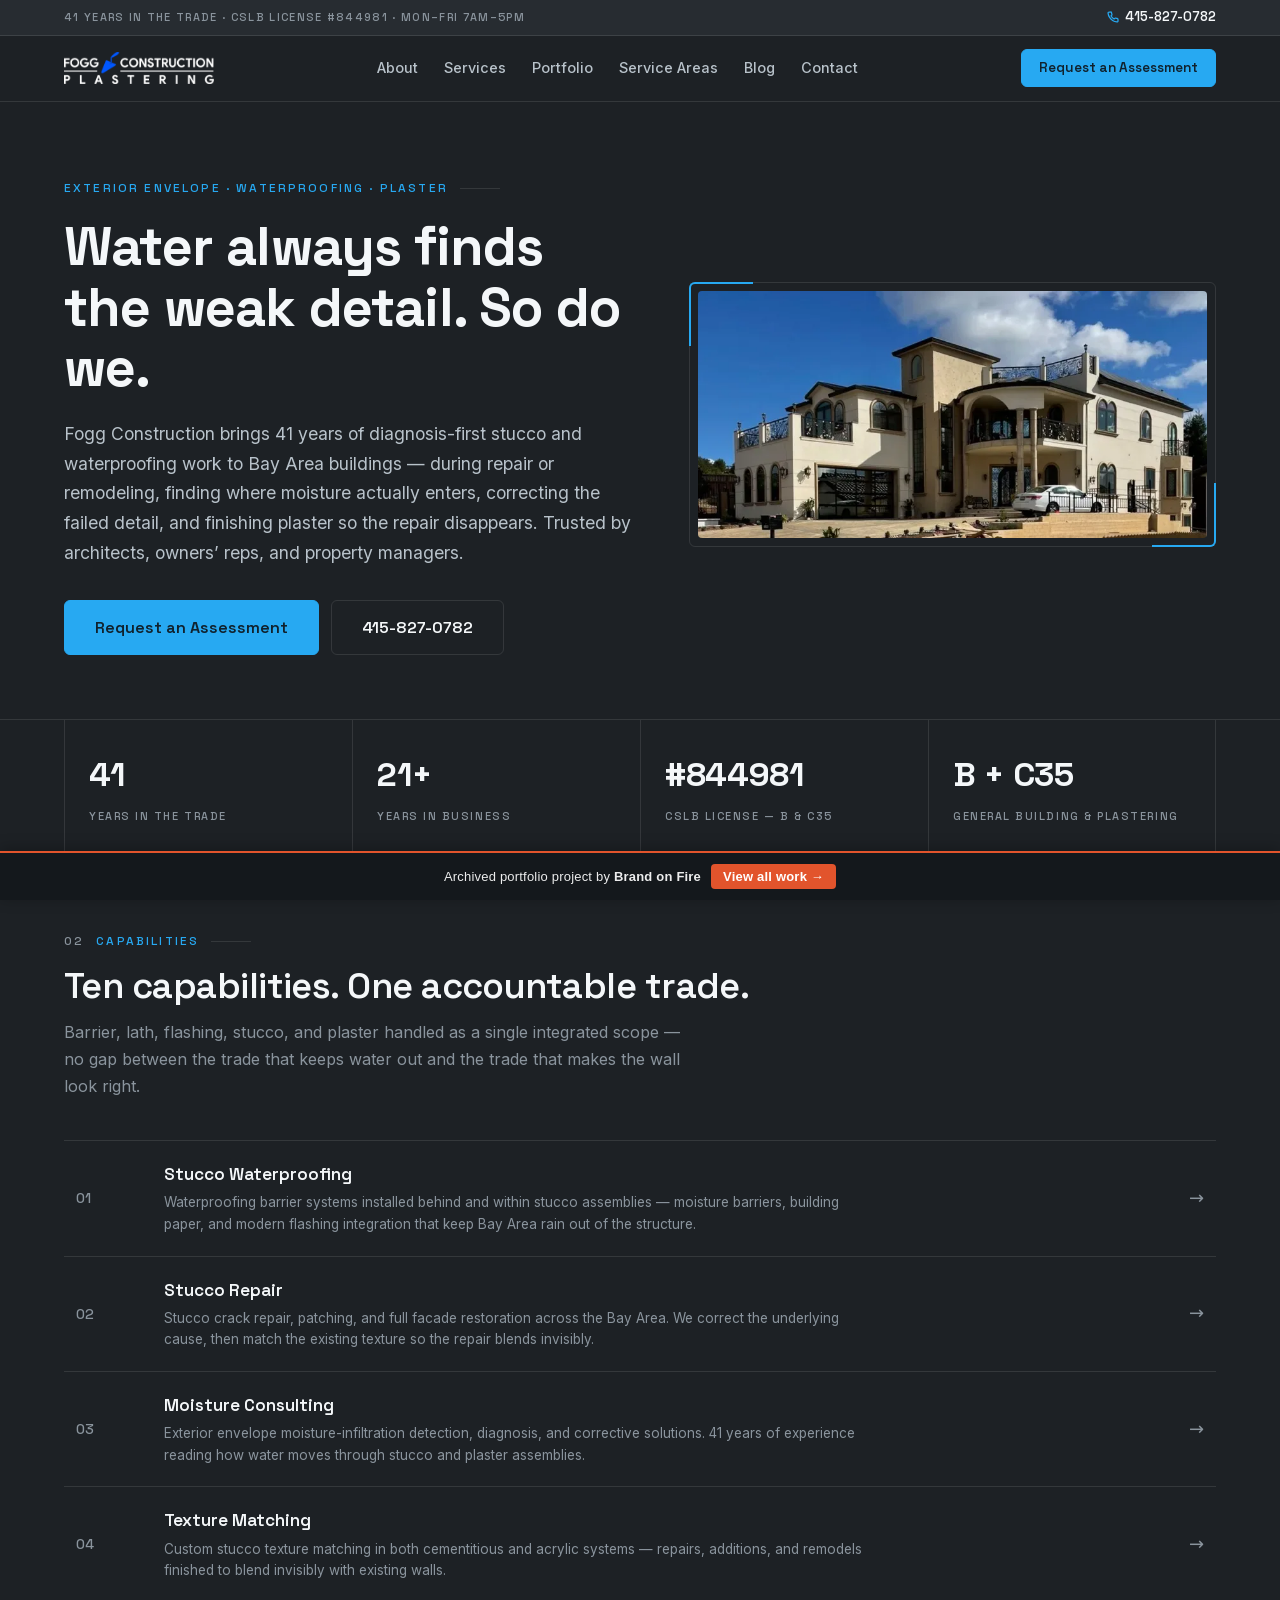
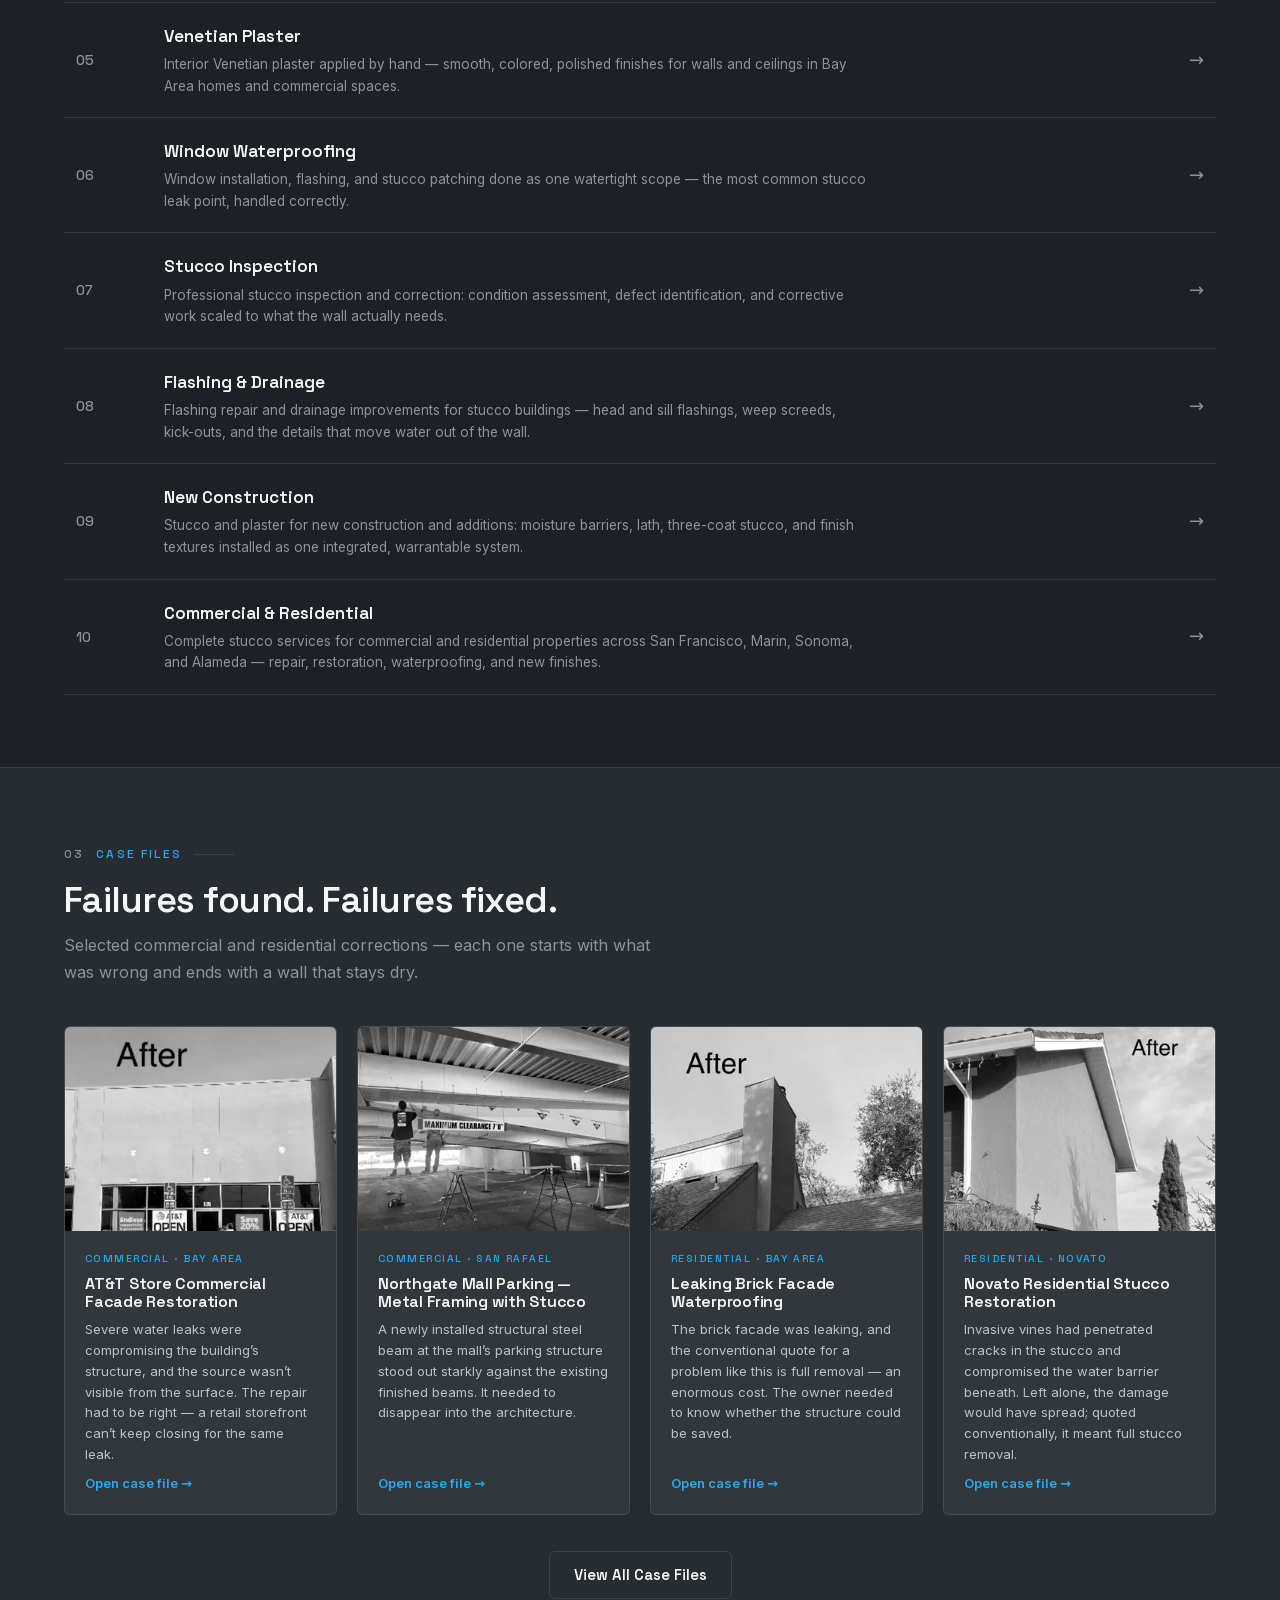
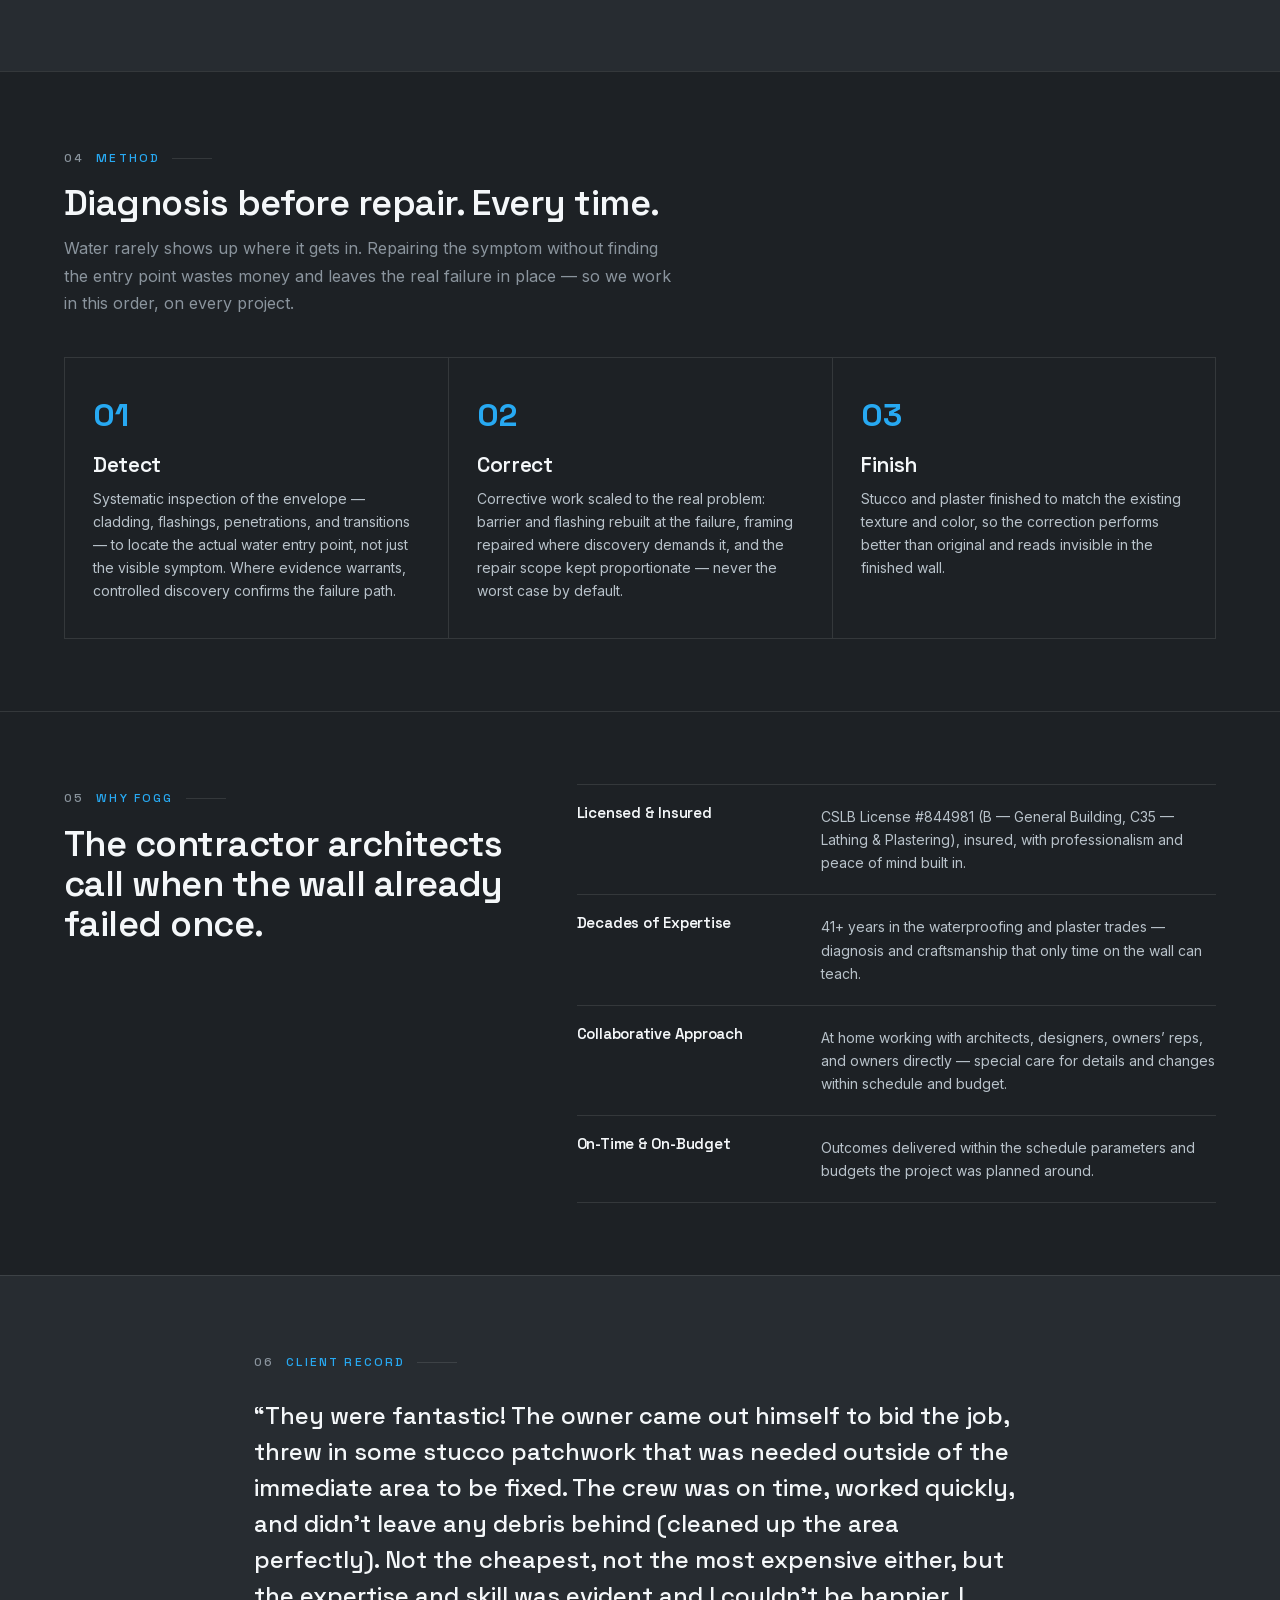
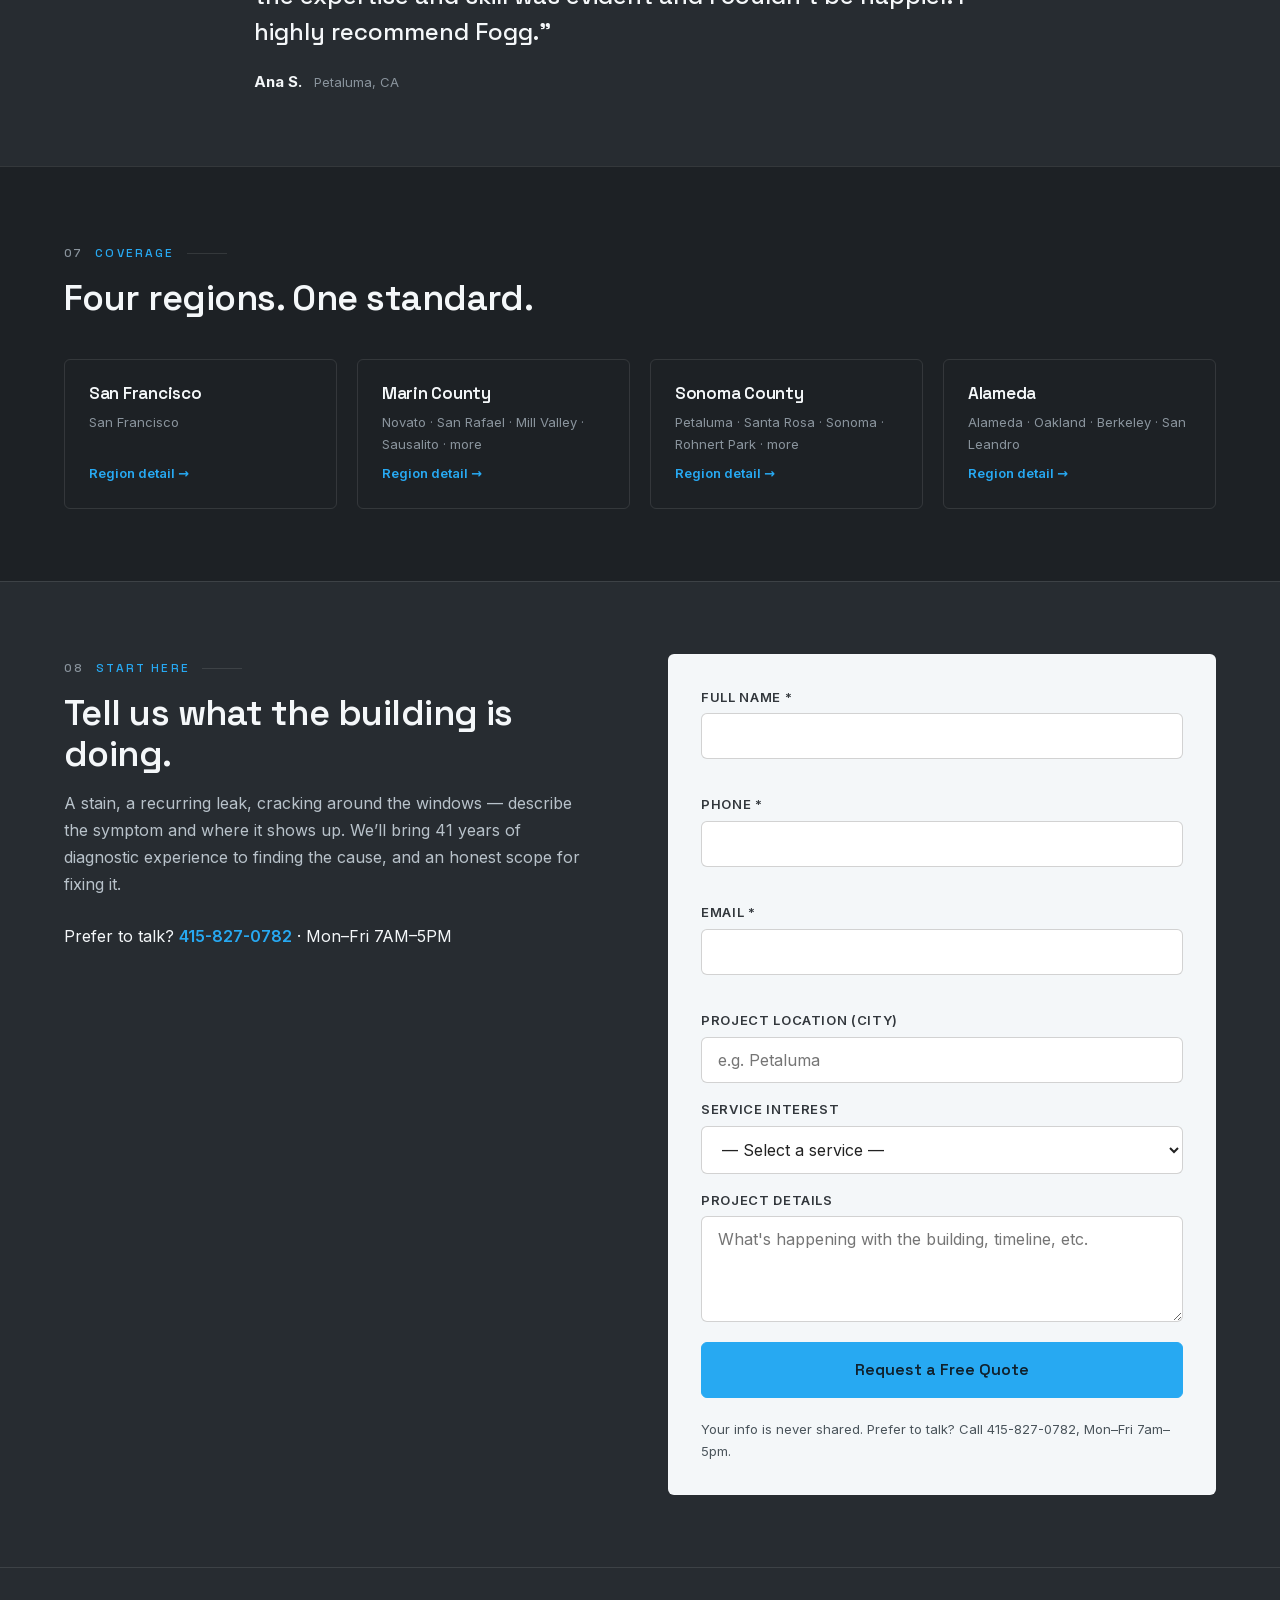
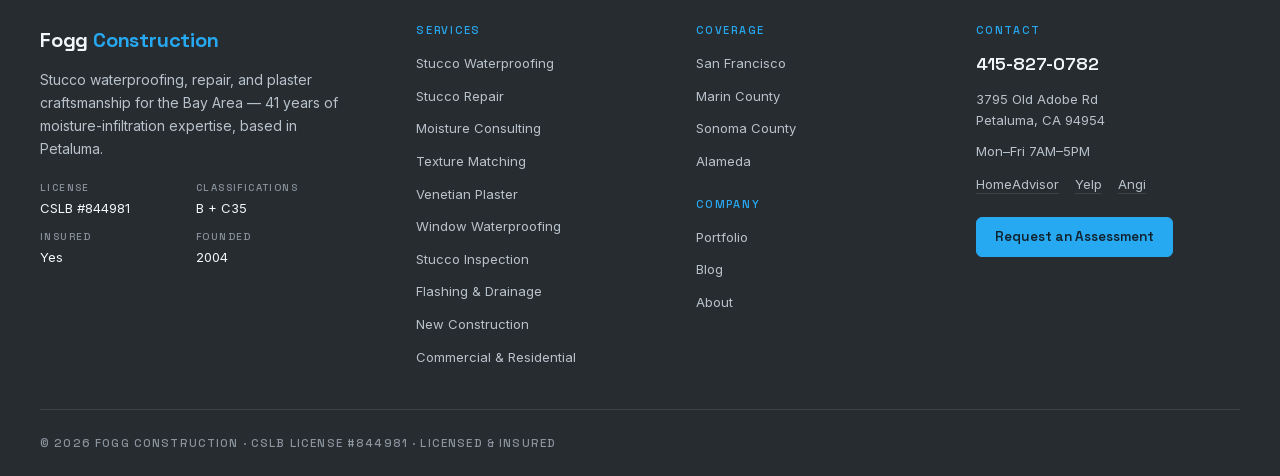
==== index.html @ 20ba847b "Lightweight pixel-faithful portfolio snapshot (used-CSS, WebP, no 3rd-party)" ====
<!doctype html><html lang="en" data-bofp="0"><head><meta charset="utf-8"><meta name="viewport" content="width=device-width,initial-scale=1"><title>Stucco Waterproofing &amp; Moisture Experts | Fogg Construction</title><meta name="description" content="Diagnosis-first stucco waterproofing, repair &amp; plaster for SF, Marin, Sonoma &amp; Alameda. 41 years of envelope expertise. CSLB #844981. Call 415-827-0782."><link rel="canonical" href="/"><meta name="robots" content="index, follow, max-image-preview:large, max-snippet:-1, max-video-preview:-1"><meta property="og:type" content="website"><meta property="og:title" content="Stucco Waterproofing &amp; Moisture Experts | Fogg Construction"><meta property="og:description" content="Diagnosis-first stucco waterproofing, repair &amp; plaster for SF, Marin, Sonoma &amp; Alameda. 41 years of envelope expertise. CSLB #844981. Call 415-827-0782."><meta property="og:url" content="/"><meta property="og:site_name" content="Fogg Construction"><meta property="og:image" content="/assets/images/og-default.jpg"><meta property="og:locale" content="en_US"><meta name="twitter:card" content="summary_large_image"><meta name="twitter:title" content="Stucco Waterproofing &amp; Moisture Experts | Fogg Construction"><meta name="twitter:description" content="Diagnosis-first stucco waterproofing, repair &amp; plaster for SF, Marin, Sonoma &amp; Alameda. 41 years of envelope expertise. CSLB #844981. Call 415-827-0782."><meta name="twitter:image" content="/assets/images/og-default.jpg"><meta name="geo.region" content="US-CA"><meta name="geo.placename" content="Petaluma, Sonoma County, CA"><meta name="geo.position" content="38.253215;-122.567448"><meta name="ICBM" content="38.253215, -122.567448"><link rel="icon" type="image/svg+xml" href="/favicon.svg"><link rel="icon" type="image/png" href="/favicon.png"><link rel="apple-touch-icon" href="/favicon.png"><link rel="manifest" href="/manifest.json"><meta name="theme-color" content="#32373c"><link rel="stylesheet" href="style.css"><style>[data-bofp="0"]{background-color:#1d2125!important}[data-bofp="1"]{background-color:#1d2125!important;color:#b8c2ca!important}[data-bofp="2"]{background-color:#1d2125!important;color:#b8c2ca!important}[data-bofp="3"]{background-color:#1d2125!important;color:#b8c2ca!important}[data-bofp="4"]{background-color:#272c31!important;color:#b8c2ca!important}[data-bofp="5"]{background-color:#272c31!important;color:#b8c2ca!important}[data-bofp="6"]{background-color:#272c31!important;color:#b8c2ca!important}[data-bofp="7"]{background-color:#272c31!important;color:#b8c2ca!important}</style><meta name="robots" content="noindex, nofollow"></head> <body data-bofp="1"> <a class="sr-only" href="#content">Skip to content</a> <header class="hb" id="hb" data-astro-cid-hc4cwfqd="" data-bofp="2"> <div class="hb-util" data-astro-cid-hc4cwfqd=""> <div class="hb-util-inner" data-astro-cid-hc4cwfqd=""> <p class="hb-util-meta" data-astro-cid-hc4cwfqd="">41 Years in the Trade · CSLB License #844981 · Mon–Fri 7AM–5PM</p> <a class="hb-util-phone" href="tel:+14158270782" data-astro-cid-hc4cwfqd=""> <svg width="12" height="12" viewBox="0 0 24 24" fill="none" stroke="currentColor" stroke-width="2.5" aria-hidden="true" data-astro-cid-hc4cwfqd=""><path d="M22 16.92v3a2 2 0 0 1-2.18 2 19.79 19.79 0 0 1-8.63-3.07 19.5 19.5 0 0 1-6-6 19.79 19.79 0 0 1-3.07-8.67A2 2 0 0 1 4.11 2h3a2 2 0 0 1 2 1.72 12.84 12.84 0 0 0 .7 2.81 2 2 0 0 1-.45 2.11L8.09 9.91a16 16 0 0 0 6 6l1.27-1.27a2 2 0 0 1 2.11-.45 12.84 12.84 0 0 0 2.81.7A2 2 0 0 1 22 16.92z" data-astro-cid-hc4cwfqd=""></path></svg> 415-827-0782 </a> </div> </div> <div class="hb-main" data-astro-cid-hc4cwfqd="" data-bofp="3"> <div class="hb-inner" data-astro-cid-hc4cwfqd=""> <a href="index.html" class="hb-logo" aria-label="Fogg Construction — home" data-astro-cid-hc4cwfqd=""> <img src="_a/aed684697bbf.svg" alt="Fogg Construction" width="150" height="32" data-astro-cid-hc4cwfqd="" decoding="sync"> </a> <nav class="hb-nav" aria-label="Primary" data-astro-cid-hc4cwfqd=""> <a href="about/index.html" class="" data-astro-cid-hc4cwfqd="">About</a><a href="services/index.html" class="" data-astro-cid-hc4cwfqd="">Services</a><a href="portfolio/index.html" class="" data-astro-cid-hc4cwfqd="">Portfolio</a><a href="service-areas/index.html" class="" data-astro-cid-hc4cwfqd="">Service Areas</a><a href="blog/index.html" class="" data-astro-cid-hc4cwfqd="">Blog</a><a href="contact/index.html" class="" data-astro-cid-hc4cwfqd="">Contact</a> </nav> <a href="contact/index.html" class="hb-cta b-btn b-btn--primary" data-astro-cid-hc4cwfqd="">Request an Assessment</a> <button class="hb-burger" id="hb-burger" aria-expanded="false" aria-controls="hb-mobile" aria-label="Open menu" data-astro-cid-hc4cwfqd=""> <span data-astro-cid-hc4cwfqd=""></span><span data-astro-cid-hc4cwfqd=""></span><span data-astro-cid-hc4cwfqd=""></span> </button> </div> </div> <nav class="hb-mobile" id="hb-mobile" hidden="" aria-label="Mobile" data-astro-cid-hc4cwfqd=""> <a href="index.html" data-astro-cid-hc4cwfqd="">Home</a> <a href="about/index.html" data-astro-cid-hc4cwfqd="">About</a> <a href="services/index.html" data-astro-cid-hc4cwfqd="">Services</a> <a class="hb-mobile-sub" href="services/stucco-waterproofing-moisture-barrier/index.html" data-astro-cid-hc4cwfqd="">· Stucco Waterproofing</a><a class="hb-mobile-sub" href="services/stucco-repair-restoration/index.html" data-astro-cid-hc4cwfqd="">· Stucco Repair</a><a class="hb-mobile-sub" href="services/moisture-infiltration-consulting/index.html" data-astro-cid-hc4cwfqd="">· Moisture Consulting</a><a class="hb-mobile-sub" href="services/custom-stucco-texture-matching/index.html" data-astro-cid-hc4cwfqd="">· Texture Matching</a><a class="hb-mobile-sub" href="services/venetian-plaster/index.html" data-astro-cid-hc4cwfqd="">· Venetian Plaster</a><a class="hb-mobile-sub" href="services/window-installation-waterproofing/index.html" data-astro-cid-hc4cwfqd="">· Window Waterproofing</a><a class="hb-mobile-sub" href="#" data-astro-cid-hc4cwfqd="">· Stucco Inspection</a><a class="hb-mobile-sub" href="#" data-astro-cid-hc4cwfqd="">· Flashing &amp; Drainage</a><a class="hb-mobile-sub" href="#" data-astro-cid-hc4cwfqd="">· New Construction</a><a class="hb-mobile-sub" href="#" data-astro-cid-hc4cwfqd="">· Commercial &amp; Residential</a> <a href="portfolio/index.html" data-astro-cid-hc4cwfqd="">Portfolio</a> <a href="service-areas/index.html" data-astro-cid-hc4cwfqd="">Service Areas</a> <a href="blog/index.html" data-astro-cid-hc4cwfqd="">Blog</a> <a href="contact/index.html" data-astro-cid-hc4cwfqd="">Contact</a> <a class="hb-mobile-cta" href="contact/index.html" data-astro-cid-hc4cwfqd="">Request an Assessment</a> <a class="hb-mobile-call" href="tel:+14158270782" data-astro-cid-hc4cwfqd="">Call 415-827-0782</a> </nav> </header> <main id="content"> <section class="hm-hero" data-astro-cid-j7pv25f6=""> <div class="b-container hm-hero-grid" data-astro-cid-j7pv25f6=""> <div class="hm-hero-text" data-astro-cid-j7pv25f6=""> <span class="b-label" data-astro-cid-j7pv25f6="">Exterior Envelope · Waterproofing · Plaster</span> <h1 data-astro-cid-j7pv25f6="">Water always finds the weak detail. So do we.</h1> <p class="hm-hero-lede" data-astro-cid-j7pv25f6=""> Fogg Construction brings 41 years of diagnosis-first stucco and waterproofing work to Bay Area buildings — during repair or remodeling, finding where moisture actually enters, correcting the failed detail, and finishing plaster so the repair disappears. Trusted by architects, owners’ reps, and property managers. </p> <div class="hm-hero-actions" data-astro-cid-j7pv25f6=""> <a href="contact/index.html" class="b-btn b-btn--primary b-btn--lg" data-astro-cid-j7pv25f6="">Request an Assessment</a> <a href="tel:+14158270782" class="b-btn b-btn--ghost b-btn--lg" data-astro-cid-j7pv25f6="">415-827-0782</a> </div> </div> <figure class="hm-hero-visual" data-astro-cid-j7pv25f6=""> <img src="_a/d2204d99c051.webp" alt="Completed Mediterranean-style estate with custom stucco finish and wrought-iron balconies — new construction stucco in Santa Rosa" fetchpriority="high" data-astro-cid-j7pv25f6="true" decoding="sync" width="1200" height="584"> </figure> </div> </section> <section class="hm-creds" aria-label="Credentials" data-astro-cid-j7pv25f6=""> <div class="b-container hm-creds-grid" data-astro-cid-j7pv25f6=""> <div class="hm-cred" data-astro-cid-j7pv25f6=""> <span class="hm-cred-stat" data-astro-cid-j7pv25f6="">41</span> <span class="hm-cred-label" data-astro-cid-j7pv25f6="">Years in the trade</span> </div><div class="hm-cred" data-astro-cid-j7pv25f6=""> <span class="hm-cred-stat" data-astro-cid-j7pv25f6="">21+</span> <span class="hm-cred-label" data-astro-cid-j7pv25f6="">Years in business</span> </div><div class="hm-cred" data-astro-cid-j7pv25f6=""> <span class="hm-cred-stat" data-astro-cid-j7pv25f6="">#844981</span> <span class="hm-cred-label" data-astro-cid-j7pv25f6="">CSLB License — B &amp; C35</span> </div><div class="hm-cred" data-astro-cid-j7pv25f6=""> <span class="hm-cred-stat" data-astro-cid-j7pv25f6="">B + C35</span> <span class="hm-cred-label" data-astro-cid-j7pv25f6="">General Building &amp; Plastering</span> </div> </div> </section> <section class="b-section b-section--line" data-astro-cid-j7pv25f6=""> <div class="b-container" data-astro-cid-j7pv25f6=""> <div class="b-sec-head" data-astro-cid-j7pv25f6=""> <span class="b-label" data-astro-cid-j7pv25f6=""><span class="b-label-num" data-astro-cid-j7pv25f6="">02</span> Capabilities</span> <h2 data-astro-cid-j7pv25f6="">Ten capabilities. One accountable trade.</h2> <p data-astro-cid-j7pv25f6="">Barrier, lath, flashing, stucco, and plaster handled as a single integrated scope — no gap between the trade that keeps water out and the trade that makes the wall look right.</p> </div> <ol class="hm-caps" data-astro-cid-j7pv25f6=""> <li data-astro-cid-j7pv25f6=""> <a class="hm-cap" href="services/stucco-waterproofing-moisture-barrier/index.html" data-astro-cid-j7pv25f6=""> <span class="hm-cap-num" data-astro-cid-j7pv25f6="">01</span> <span class="hm-cap-body" data-astro-cid-j7pv25f6=""> <span class="hm-cap-name" data-astro-cid-j7pv25f6="">Stucco Waterproofing</span> <span class="hm-cap-desc" data-astro-cid-j7pv25f6="">Waterproofing barrier systems installed behind and within stucco assemblies — moisture barriers, building paper, and modern flashing integration that keep Bay Area rain out of the structure.</span> </span> <span class="hm-cap-arrow" aria-hidden="true" data-astro-cid-j7pv25f6="">→</span> </a> </li><li data-astro-cid-j7pv25f6=""> <a class="hm-cap" href="services/stucco-repair-restoration/index.html" data-astro-cid-j7pv25f6=""> <span class="hm-cap-num" data-astro-cid-j7pv25f6="">02</span> <span class="hm-cap-body" data-astro-cid-j7pv25f6=""> <span class="hm-cap-name" data-astro-cid-j7pv25f6="">Stucco Repair</span> <span class="hm-cap-desc" data-astro-cid-j7pv25f6="">Stucco crack repair, patching, and full facade restoration across the Bay Area. We correct the underlying cause, then match the existing texture so the repair blends invisibly.</span> </span> <span class="hm-cap-arrow" aria-hidden="true" data-astro-cid-j7pv25f6="">→</span> </a> </li><li data-astro-cid-j7pv25f6=""> <a class="hm-cap" href="services/moisture-infiltration-consulting/index.html" data-astro-cid-j7pv25f6=""> <span class="hm-cap-num" data-astro-cid-j7pv25f6="">03</span> <span class="hm-cap-body" data-astro-cid-j7pv25f6=""> <span class="hm-cap-name" data-astro-cid-j7pv25f6="">Moisture Consulting</span> <span class="hm-cap-desc" data-astro-cid-j7pv25f6="">Exterior envelope moisture-infiltration detection, diagnosis, and corrective solutions. 41 years of experience reading how water moves through stucco and plaster assemblies.</span> </span> <span class="hm-cap-arrow" aria-hidden="true" data-astro-cid-j7pv25f6="">→</span> </a> </li><li data-astro-cid-j7pv25f6=""> <a class="hm-cap" href="services/custom-stucco-texture-matching/index.html" data-astro-cid-j7pv25f6=""> <span class="hm-cap-num" data-astro-cid-j7pv25f6="">04</span> <span class="hm-cap-body" data-astro-cid-j7pv25f6=""> <span class="hm-cap-name" data-astro-cid-j7pv25f6="">Texture Matching</span> <span class="hm-cap-desc" data-astro-cid-j7pv25f6="">Custom stucco texture matching in both cementitious and acrylic systems — repairs, additions, and remodels finished to blend invisibly with existing walls.</span> </span> <span class="hm-cap-arrow" aria-hidden="true" data-astro-cid-j7pv25f6="">→</span> </a> </li><li data-astro-cid-j7pv25f6=""> <a class="hm-cap" href="services/venetian-plaster/index.html" data-astro-cid-j7pv25f6=""> <span class="hm-cap-num" data-astro-cid-j7pv25f6="">05</span> <span class="hm-cap-body" data-astro-cid-j7pv25f6=""> <span class="hm-cap-name" data-astro-cid-j7pv25f6="">Venetian Plaster</span> <span class="hm-cap-desc" data-astro-cid-j7pv25f6="">Interior Venetian plaster applied by hand — smooth, colored, polished finishes for walls and ceilings in Bay Area homes and commercial spaces.</span> </span> <span class="hm-cap-arrow" aria-hidden="true" data-astro-cid-j7pv25f6="">→</span> </a> </li><li data-astro-cid-j7pv25f6=""> <a class="hm-cap" href="services/window-installation-waterproofing/index.html" data-astro-cid-j7pv25f6=""> <span class="hm-cap-num" data-astro-cid-j7pv25f6="">06</span> <span class="hm-cap-body" data-astro-cid-j7pv25f6=""> <span class="hm-cap-name" data-astro-cid-j7pv25f6="">Window Waterproofing</span> <span class="hm-cap-desc" data-astro-cid-j7pv25f6="">Window installation, flashing, and stucco patching done as one watertight scope — the most common stucco leak point, handled correctly.</span> </span> <span class="hm-cap-arrow" aria-hidden="true" data-astro-cid-j7pv25f6="">→</span> </a> </li><li data-astro-cid-j7pv25f6=""> <a class="hm-cap" href="#" data-astro-cid-j7pv25f6=""> <span class="hm-cap-num" data-astro-cid-j7pv25f6="">07</span> <span class="hm-cap-body" data-astro-cid-j7pv25f6=""> <span class="hm-cap-name" data-astro-cid-j7pv25f6="">Stucco Inspection</span> <span class="hm-cap-desc" data-astro-cid-j7pv25f6="">Professional stucco inspection and correction: condition assessment, defect identification, and corrective work scaled to what the wall actually needs.</span> </span> <span class="hm-cap-arrow" aria-hidden="true" data-astro-cid-j7pv25f6="">→</span> </a> </li><li data-astro-cid-j7pv25f6=""> <a class="hm-cap" href="#" data-astro-cid-j7pv25f6=""> <span class="hm-cap-num" data-astro-cid-j7pv25f6="">08</span> <span class="hm-cap-body" data-astro-cid-j7pv25f6=""> <span class="hm-cap-name" data-astro-cid-j7pv25f6="">Flashing &amp; Drainage</span> <span class="hm-cap-desc" data-astro-cid-j7pv25f6="">Flashing repair and drainage improvements for stucco buildings — head and sill flashings, weep screeds, kick-outs, and the details that move water out of the wall.</span> </span> <span class="hm-cap-arrow" aria-hidden="true" data-astro-cid-j7pv25f6="">→</span> </a> </li><li data-astro-cid-j7pv25f6=""> <a class="hm-cap" href="#" data-astro-cid-j7pv25f6=""> <span class="hm-cap-num" data-astro-cid-j7pv25f6="">09</span> <span class="hm-cap-body" data-astro-cid-j7pv25f6=""> <span class="hm-cap-name" data-astro-cid-j7pv25f6="">New Construction</span> <span class="hm-cap-desc" data-astro-cid-j7pv25f6="">Stucco and plaster for new construction and additions: moisture barriers, lath, three-coat stucco, and finish textures installed as one integrated, warrantable system.</span> </span> <span class="hm-cap-arrow" aria-hidden="true" data-astro-cid-j7pv25f6="">→</span> </a> </li><li data-astro-cid-j7pv25f6=""> <a class="hm-cap" href="#" data-astro-cid-j7pv25f6=""> <span class="hm-cap-num" data-astro-cid-j7pv25f6="">10</span> <span class="hm-cap-body" data-astro-cid-j7pv25f6=""> <span class="hm-cap-name" data-astro-cid-j7pv25f6="">Commercial &amp; Residential</span> <span class="hm-cap-desc" data-astro-cid-j7pv25f6="">Complete stucco services for commercial and residential properties across San Francisco, Marin, Sonoma, and Alameda — repair, restoration, waterproofing, and new finishes.</span> </span> <span class="hm-cap-arrow" aria-hidden="true" data-astro-cid-j7pv25f6="">→</span> </a> </li> </ol> </div> </section> <section class="b-section b-section--line b-section--panel" data-astro-cid-j7pv25f6="" data-bofp="4"> <div class="b-container" data-astro-cid-j7pv25f6=""> <div class="b-sec-head" data-astro-cid-j7pv25f6=""> <span class="b-label" data-astro-cid-j7pv25f6=""><span class="b-label-num" data-astro-cid-j7pv25f6="">03</span> Case Files</span> <h2 data-astro-cid-j7pv25f6="">Failures found. Failures fixed.</h2> <p data-astro-cid-j7pv25f6="">Selected commercial and residential corrections — each one starts with what was wrong and ends with a wall that stays dry.</p> </div> <div class="hm-cases" data-astro-cid-j7pv25f6=""> <a class="hm-case b-mono" href="#" data-astro-cid-j7pv25f6=""> <div class="hm-case-img" data-astro-cid-j7pv25f6=""> <img src="_a/33117bf4c5e7.webp" alt="Completed stucco facade at the AT&amp;T store (after) — commercial stucco repair in the Bay Area" data-astro-cid-j7pv25f6="true" decoding="sync" width="750" height="800"> </div> <div class="hm-case-body" data-astro-cid-j7pv25f6=""> <span class="hm-case-tag" data-astro-cid-j7pv25f6="">Commercial · Bay Area</span> <h3 data-astro-cid-j7pv25f6="">AT&amp;T Store Commercial Facade Restoration</h3> <p data-astro-cid-j7pv25f6="">Severe water leaks were compromising the building’s structure, and the source wasn’t visible from the surface. The repair had to be right — a retail storefront can’t keep closing for the same leak.</p> <span class="b-link" data-astro-cid-j7pv25f6="">Open case file →</span> </div> </a><a class="hm-case b-mono" href="#" data-astro-cid-j7pv25f6=""> <div class="hm-case-img" data-astro-cid-j7pv25f6=""> <img src="_a/c0bd535c3443.webp" alt="Finished stucco-clad beam in the Northgate Mall parking structure (after) — commercial stucco" data-astro-cid-j7pv25f6="true" decoding="sync" width="4032" height="3024"> </div> <div class="hm-case-body" data-astro-cid-j7pv25f6=""> <span class="hm-case-tag" data-astro-cid-j7pv25f6="">Commercial · San Rafael</span> <h3 data-astro-cid-j7pv25f6="">Northgate Mall Parking — Metal Framing with Stucco</h3> <p data-astro-cid-j7pv25f6="">A newly installed structural steel beam at the mall’s parking structure stood out starkly against the existing finished beams. It needed to disappear into the architecture.</p> <span class="b-link" data-astro-cid-j7pv25f6="">Open case file →</span> </div> </a><a class="hm-case b-mono" href="#" data-astro-cid-j7pv25f6=""> <div class="hm-case-img" data-astro-cid-j7pv25f6=""> <img src="_a/21e93159b4f8.webp" alt="Chimney re-clad in smooth stucco matched to the home's siding color (after) — brick facade waterproofing" data-astro-cid-j7pv25f6="true" decoding="sync" width="725" height="1265"> </div> <div class="hm-case-body" data-astro-cid-j7pv25f6=""> <span class="hm-case-tag" data-astro-cid-j7pv25f6="">Residential · Bay Area</span> <h3 data-astro-cid-j7pv25f6="">Leaking Brick Facade Waterproofing</h3> <p data-astro-cid-j7pv25f6="">The brick facade was leaking, and the conventional quote for a problem like this is full removal — an enormous cost. The owner needed to know whether the structure could be saved.</p> <span class="b-link" data-astro-cid-j7pv25f6="">Open case file →</span> </div> </a><a class="hm-case b-mono" href="#" data-astro-cid-j7pv25f6=""> <div class="hm-case-img" data-astro-cid-j7pv25f6=""> <img src="_a/7bade37c5be9.webp" alt="Restored wall with a smooth new stucco finish on a hillside home (after) — stucco restoration in Novato" data-astro-cid-j7pv25f6="true" decoding="sync" width="750" height="1041"> </div> <div class="hm-case-body" data-astro-cid-j7pv25f6=""> <span class="hm-case-tag" data-astro-cid-j7pv25f6="">Residential · Novato</span> <h3 data-astro-cid-j7pv25f6="">Novato Residential Stucco Restoration</h3> <p data-astro-cid-j7pv25f6="">Invasive vines had penetrated cracks in the stucco and compromised the water barrier beneath. Left alone, the damage would have spread; quoted conventionally, it meant full stucco removal.</p> <span class="b-link" data-astro-cid-j7pv25f6="">Open case file →</span> </div> </a> </div> <div class="hm-more" data-astro-cid-j7pv25f6=""> <a href="portfolio/index.html" class="b-btn b-btn--ghost" data-astro-cid-j7pv25f6="">View All Case Files</a> </div> </div> </section> <section class="b-section b-section--line" data-astro-cid-j7pv25f6=""> <div class="b-container" data-astro-cid-j7pv25f6=""> <div class="b-sec-head" data-astro-cid-j7pv25f6=""> <span class="b-label" data-astro-cid-j7pv25f6=""><span class="b-label-num" data-astro-cid-j7pv25f6="">04</span> Method</span> <h2 data-astro-cid-j7pv25f6="">Diagnosis before repair. Every time.</h2> <p data-astro-cid-j7pv25f6="">Water rarely shows up where it gets in. Repairing the symptom without finding the entry point wastes money and leaves the real failure in place — so we work in this order, on every project.</p> </div> <div class="hm-method" data-astro-cid-j7pv25f6=""> <article class="hm-step" data-astro-cid-j7pv25f6=""> <span class="hm-step-num" data-astro-cid-j7pv25f6="">01</span> <h3 data-astro-cid-j7pv25f6="">Detect</h3> <p data-astro-cid-j7pv25f6="">Systematic inspection of the envelope — cladding, flashings, penetrations, and transitions — to locate the actual water entry point, not just the visible symptom. Where evidence warrants, controlled discovery confirms the failure path.</p> </article><article class="hm-step" data-astro-cid-j7pv25f6=""> <span class="hm-step-num" data-astro-cid-j7pv25f6="">02</span> <h3 data-astro-cid-j7pv25f6="">Correct</h3> <p data-astro-cid-j7pv25f6="">Corrective work scaled to the real problem: barrier and flashing rebuilt at the failure, framing repaired where discovery demands it, and the repair scope kept proportionate — never the worst case by default.</p> </article><article class="hm-step" data-astro-cid-j7pv25f6=""> <span class="hm-step-num" data-astro-cid-j7pv25f6="">03</span> <h3 data-astro-cid-j7pv25f6="">Finish</h3> <p data-astro-cid-j7pv25f6="">Stucco and plaster finished to match the existing texture and color, so the correction performs better than original and reads invisible in the finished wall.</p> </article> </div> </div> </section> <section class="b-section b-section--line" data-astro-cid-j7pv25f6=""> <div class="b-container hm-why-grid" data-astro-cid-j7pv25f6=""> <div class="hm-why-intro" data-astro-cid-j7pv25f6=""> <span class="b-label" data-astro-cid-j7pv25f6=""><span class="b-label-num" data-astro-cid-j7pv25f6="">05</span> Why Fogg</span> <h2 data-astro-cid-j7pv25f6="">The contractor architects call when the wall already failed once.</h2> </div> <div class="hm-why-rows" data-astro-cid-j7pv25f6=""> <div class="hm-why-row" data-astro-cid-j7pv25f6=""> <h3 data-astro-cid-j7pv25f6="">Licensed &amp; Insured</h3> <p data-astro-cid-j7pv25f6="">CSLB License #844981 (B — General Building, C35 — Lathing &amp; Plastering), insured, with professionalism and peace of mind built in.</p> </div><div class="hm-why-row" data-astro-cid-j7pv25f6=""> <h3 data-astro-cid-j7pv25f6="">Decades of Expertise</h3> <p data-astro-cid-j7pv25f6="">41+ years in the waterproofing and plaster trades — diagnosis and craftsmanship that only time on the wall can teach.</p> </div><div class="hm-why-row" data-astro-cid-j7pv25f6=""> <h3 data-astro-cid-j7pv25f6="">Collaborative Approach</h3> <p data-astro-cid-j7pv25f6="">At home working with architects, designers, owners’ reps, and owners directly — special care for details and changes within schedule and budget.</p> </div><div class="hm-why-row" data-astro-cid-j7pv25f6=""> <h3 data-astro-cid-j7pv25f6="">On-Time &amp; On-Budget</h3> <p data-astro-cid-j7pv25f6="">Outcomes delivered within the schedule parameters and budgets the project was planned around.</p> </div> </div> </div> </section> <section class="b-section b-section--line b-section--panel" data-astro-cid-j7pv25f6="" data-bofp="5"> <div class="b-narrow" data-astro-cid-j7pv25f6=""> <span class="b-label" data-astro-cid-j7pv25f6=""><span class="b-label-num" data-astro-cid-j7pv25f6="">06</span> Client Record</span> <figure class="hm-quote" data-astro-cid-j7pv25f6=""> <blockquote data-astro-cid-j7pv25f6="">“They were fantastic! The owner came out himself to bid the job, threw in some stucco patchwork that was needed outside of the immediate area to be fixed. The crew was on time, worked quickly, and didn’t leave any debris behind (cleaned up the area perfectly). Not the cheapest, not the most expensive either, but the expertise and skill was evident and I couldn’t be happier. I highly recommend Fogg.”</blockquote> <figcaption data-astro-cid-j7pv25f6=""> <strong data-astro-cid-j7pv25f6="">Ana S.</strong> <span data-astro-cid-j7pv25f6="">Petaluma, CA</span> </figcaption> </figure> </div> </section> <section class="b-section b-section--line" data-astro-cid-j7pv25f6=""> <div class="b-container" data-astro-cid-j7pv25f6=""> <div class="b-sec-head" data-astro-cid-j7pv25f6=""> <span class="b-label" data-astro-cid-j7pv25f6=""><span class="b-label-num" data-astro-cid-j7pv25f6="">07</span> Coverage</span> <h2 data-astro-cid-j7pv25f6="">Four regions. One standard.</h2> </div> <div class="hm-regions" data-astro-cid-j7pv25f6=""> <a class="hm-region" href="#" data-astro-cid-j7pv25f6=""> <h3 data-astro-cid-j7pv25f6="">San Francisco</h3> <p data-astro-cid-j7pv25f6="">San Francisco</p> <span class="b-link" data-astro-cid-j7pv25f6="">Region detail →</span> </a><a class="hm-region" href="#" data-astro-cid-j7pv25f6=""> <h3 data-astro-cid-j7pv25f6="">Marin County</h3> <p data-astro-cid-j7pv25f6="">Novato · San Rafael · Mill Valley · Sausalito · more</p> <span class="b-link" data-astro-cid-j7pv25f6="">Region detail →</span> </a><a class="hm-region" href="#" data-astro-cid-j7pv25f6=""> <h3 data-astro-cid-j7pv25f6="">Sonoma County</h3> <p data-astro-cid-j7pv25f6="">Petaluma · Santa Rosa · Sonoma · Rohnert Park · more</p> <span class="b-link" data-astro-cid-j7pv25f6="">Region detail →</span> </a><a class="hm-region" href="#" data-astro-cid-j7pv25f6=""> <h3 data-astro-cid-j7pv25f6="">Alameda</h3> <p data-astro-cid-j7pv25f6="">Alameda · Oakland · Berkeley · San Leandro</p> <span class="b-link" data-astro-cid-j7pv25f6="">Region detail →</span> </a> </div> </div> </section> <section class="b-section b-section--line b-section--panel" id="assessment" data-astro-cid-j7pv25f6="" data-bofp="6"> <div class="b-container hm-cta-grid" data-astro-cid-j7pv25f6=""> <div class="hm-cta-text" data-astro-cid-j7pv25f6=""> <span class="b-label" data-astro-cid-j7pv25f6=""><span class="b-label-num" data-astro-cid-j7pv25f6="">08</span> Start Here</span> <h2 data-astro-cid-j7pv25f6="">Tell us what the building is doing.</h2> <p data-astro-cid-j7pv25f6=""> A stain, a recurring leak, cracking around the windows — describe the symptom and where it shows up. We’ll bring 41 years of diagnostic experience to finding the cause, and an honest scope for fixing it. </p> <p class="hm-cta-direct" data-astro-cid-j7pv25f6=""> Prefer to talk? <a class="b-link" href="tel:+14158270782" data-astro-cid-j7pv25f6="">415-827-0782</a> · Mon–Fri 7AM–5PM </p> </div> <div class="b-form-card" data-astro-cid-j7pv25f6=""> <form class="contact-form contact-form--compact" id="contact-form" name="contact" netlify-honeypot="bot-field" method="POST" action="/api/contact" novalidate="" data-astro-cid-6vgcpqee=""> <p class="hp" data-astro-cid-6vgcpqee=""><label data-astro-cid-6vgcpqee="">Don't fill this out: <input name="bot-field" tabindex="-1" autocomplete="off" data-astro-cid-6vgcpqee=""></label></p> <div class="form-grid" data-astro-cid-6vgcpqee=""> <label class="field" data-astro-cid-6vgcpqee=""> <span class="field__label" data-astro-cid-6vgcpqee="">Full name <abbr title="required" data-astro-cid-6vgcpqee="">*</abbr></span> <input type="text" name="name" required="" autocomplete="name" data-astro-cid-6vgcpqee=""> <span class="field__error" data-error-for="name" data-astro-cid-6vgcpqee=""></span> </label> <label class="field" data-astro-cid-6vgcpqee=""> <span class="field__label" data-astro-cid-6vgcpqee="">Phone <abbr title="required" data-astro-cid-6vgcpqee="">*</abbr></span> <input type="tel" name="phone" required="" autocomplete="tel" data-astro-cid-6vgcpqee=""> <span class="field__error" data-error-for="phone" data-astro-cid-6vgcpqee=""></span> </label> <label class="field field--full" data-astro-cid-6vgcpqee=""> <span class="field__label" data-astro-cid-6vgcpqee="">Email <abbr title="required" data-astro-cid-6vgcpqee="">*</abbr></span> <input type="email" name="email" required="" autocomplete="email" data-astro-cid-6vgcpqee=""> <span class="field__error" data-error-for="email" data-astro-cid-6vgcpqee=""></span> </label> <label class="field field--full" data-astro-cid-6vgcpqee=""> <span class="field__label" data-astro-cid-6vgcpqee="">Project location (city)</span> <input type="text" name="city" placeholder="e.g. Petaluma" autocomplete="address-level2" data-astro-cid-6vgcpqee=""> </label> <label class="field field--full" data-astro-cid-6vgcpqee=""> <span class="field__label" data-astro-cid-6vgcpqee="">Service interest</span> <select name="service" data-astro-cid-6vgcpqee=""> <option value="" data-astro-cid-6vgcpqee="">— Select a service —</option> <option value="stucco-waterproofing-moisture-barrier" data-astro-cid-6vgcpqee="">Stucco Waterproofing &amp; Moisture Barrier Systems</option><option value="stucco-repair-restoration" data-astro-cid-6vgcpqee="">Stucco Repair &amp; Restoration</option><option value="moisture-infiltration-consulting" data-astro-cid-6vgcpqee="">Exterior Envelope Moisture Infiltration Consulting</option><option value="custom-stucco-texture-matching" data-astro-cid-6vgcpqee="">Custom Stucco Texture Matching</option><option value="venetian-plaster" data-astro-cid-6vgcpqee="">Interior Venetian Plaster Applications</option><option value="window-installation-waterproofing" data-astro-cid-6vgcpqee="">Window Installation &amp; Waterproofing</option><option value="stucco-inspection-correction" data-astro-cid-6vgcpqee="">Stucco Inspection &amp; Correction</option><option value="flashing-drainage-improvements" data-astro-cid-6vgcpqee="">Flashing &amp; Drainage System Improvements</option><option value="new-construction-stucco-plaster" data-astro-cid-6vgcpqee="">New Construction Stucco &amp; Plaster Solutions</option><option value="commercial-residential-stucco" data-astro-cid-6vgcpqee="">Commercial &amp; Residential Stucco Services</option> <option value="other" data-astro-cid-6vgcpqee="">Not sure / other</option> </select> </label> <label class="field field--full" data-astro-cid-6vgcpqee=""> <span class="field__label" data-astro-cid-6vgcpqee="">Project details</span> <textarea name="message" rows="4" placeholder="What's happening with the building, timeline, etc." data-astro-cid-6vgcpqee=""></textarea> </label> </div> <button type="submit" class="btn btn--primary btn--lg" data-astro-cid-6vgcpqee="">Request a Free Quote</button> <p class="form-note" data-astro-cid-6vgcpqee="">Your info is never shared. Prefer to talk? Call 415-827-0782, Mon–Fri 7am–5pm.</p> </form> </div> </div> </section> </main> <footer class="fb" data-astro-cid-l6v3njuw=""> <div class="fb-main" data-astro-cid-l6v3njuw="" data-bofp="7"> <div class="fb-grid" data-astro-cid-l6v3njuw=""> <div class="fb-brand" data-astro-cid-l6v3njuw=""> <span class="fb-name" data-astro-cid-l6v3njuw="">Fogg <em data-astro-cid-l6v3njuw="">Construction</em></span> <p data-astro-cid-l6v3njuw="">Stucco waterproofing, repair, and plaster craftsmanship for the Bay Area — 41 years of moisture-infiltration expertise, based in Petaluma.</p> <dl class="fb-cred" data-astro-cid-l6v3njuw=""> <div data-astro-cid-l6v3njuw=""><dt data-astro-cid-l6v3njuw="">License</dt><dd data-astro-cid-l6v3njuw="">CSLB #844981</dd></div> <div data-astro-cid-l6v3njuw=""><dt data-astro-cid-l6v3njuw="">Classifications</dt><dd data-astro-cid-l6v3njuw="">B + C35</dd></div> <div data-astro-cid-l6v3njuw=""><dt data-astro-cid-l6v3njuw="">Insured</dt><dd data-astro-cid-l6v3njuw="">Yes</dd></div> <div data-astro-cid-l6v3njuw=""><dt data-astro-cid-l6v3njuw="">Founded</dt><dd data-astro-cid-l6v3njuw="">2004</dd></div> </dl> </div> <div class="fb-col" data-astro-cid-l6v3njuw=""> <h4 data-astro-cid-l6v3njuw="">Services</h4> <ul data-astro-cid-l6v3njuw=""> <li data-astro-cid-l6v3njuw=""><a href="services/stucco-waterproofing-moisture-barrier/index.html" data-astro-cid-l6v3njuw="">Stucco Waterproofing</a></li><li data-astro-cid-l6v3njuw=""><a href="services/stucco-repair-restoration/index.html" data-astro-cid-l6v3njuw="">Stucco Repair</a></li><li data-astro-cid-l6v3njuw=""><a href="services/moisture-infiltration-consulting/index.html" data-astro-cid-l6v3njuw="">Moisture Consulting</a></li><li data-astro-cid-l6v3njuw=""><a href="services/custom-stucco-texture-matching/index.html" data-astro-cid-l6v3njuw="">Texture Matching</a></li><li data-astro-cid-l6v3njuw=""><a href="services/venetian-plaster/index.html" data-astro-cid-l6v3njuw="">Venetian Plaster</a></li><li data-astro-cid-l6v3njuw=""><a href="services/window-installation-waterproofing/index.html" data-astro-cid-l6v3njuw="">Window Waterproofing</a></li><li data-astro-cid-l6v3njuw=""><a href="#" data-astro-cid-l6v3njuw="">Stucco Inspection</a></li><li data-astro-cid-l6v3njuw=""><a href="#" data-astro-cid-l6v3njuw="">Flashing &amp; Drainage</a></li><li data-astro-cid-l6v3njuw=""><a href="#" data-astro-cid-l6v3njuw="">New Construction</a></li><li data-astro-cid-l6v3njuw=""><a href="#" data-astro-cid-l6v3njuw="">Commercial &amp; Residential</a></li> </ul> </div> <div class="fb-col" data-astro-cid-l6v3njuw=""> <h4 data-astro-cid-l6v3njuw="">Coverage</h4> <ul data-astro-cid-l6v3njuw=""> <li data-astro-cid-l6v3njuw=""><a href="#" data-astro-cid-l6v3njuw="">San Francisco</a></li><li data-astro-cid-l6v3njuw=""><a href="#" data-astro-cid-l6v3njuw="">Marin County</a></li><li data-astro-cid-l6v3njuw=""><a href="#" data-astro-cid-l6v3njuw="">Sonoma County</a></li><li data-astro-cid-l6v3njuw=""><a href="#" data-astro-cid-l6v3njuw="">Alameda</a></li> </ul> <h4 class="fb-col-h2" data-astro-cid-l6v3njuw="">Company</h4> <ul data-astro-cid-l6v3njuw=""> <li data-astro-cid-l6v3njuw=""><a href="portfolio/index.html" data-astro-cid-l6v3njuw="">Portfolio</a></li> <li data-astro-cid-l6v3njuw=""><a href="blog/index.html" data-astro-cid-l6v3njuw="">Blog</a></li> <li data-astro-cid-l6v3njuw=""><a href="about/index.html" data-astro-cid-l6v3njuw="">About</a></li> </ul> </div> <div class="fb-col" data-astro-cid-l6v3njuw=""> <h4 data-astro-cid-l6v3njuw="">Contact</h4> <p class="fb-phone" data-astro-cid-l6v3njuw=""><a href="tel:+14158270782" data-astro-cid-l6v3njuw="">415-827-0782</a></p> <p data-astro-cid-l6v3njuw="">3795 Old Adobe Rd<br data-astro-cid-l6v3njuw="">Petaluma, CA 94954</p> <p data-astro-cid-l6v3njuw="">Mon–Fri 7AM–5PM</p> <ul class="fb-profiles" data-astro-cid-l6v3njuw=""> <li data-astro-cid-l6v3njuw=""><a href="https://www.homeadvisor.com/rated.FoggConstruction.51681976.html" rel="noopener" target="_blank" data-astro-cid-l6v3njuw="">HomeAdvisor</a></li><li data-astro-cid-l6v3njuw=""><a href="https://www.yelp.com/biz/fogg-construction-stucco-santa-rosa" rel="noopener" target="_blank" data-astro-cid-l6v3njuw="">Yelp</a></li><li data-astro-cid-l6v3njuw=""><a href="https://www.angi.com/companylist/us/ca/petaluma/fogg-construction-reviews-9146171.htm" rel="noopener" target="_blank" data-astro-cid-l6v3njuw="">Angi</a></li> </ul> <a class="fb-cta b-btn b-btn--primary" href="contact/index.html" data-astro-cid-l6v3njuw="">Request an Assessment</a> </div> </div> <div class="fb-bottom" data-astro-cid-l6v3njuw=""> <span data-astro-cid-l6v3njuw="">© 2026 Fogg Construction · CSLB License #844981 · Licensed &amp; Insured</span> </div> </div> </footer><!-- bof-portfolio-bar --><a href="https://brandonfire.com/portfolio/" id="bof-portfolio-bar" rel="noopener" style="position:fixed;left:0;right:0;bottom:0;z-index:2147483647;display:flex;align-items:center;justify-content:center;gap:10px;flex-wrap:wrap;background:#14181c;color:#ffffff !important;font-family:-apple-system,BlinkMacSystemFont,'Segoe UI',Roboto,Helvetica,Arial,sans-serif;font-size:13px;font-weight:500;line-height:1;letter-spacing:.2px;padding:11px 16px;text-decoration:none !important;box-shadow:0 -2px 14px rgba(0,0,0,.28);border-top:2px solid #e2542c;box-sizing:border-box;"><span style="opacity:.92;color:#fff;">Archived portfolio project by <strong style="font-weight:700;color:#fff;">Brand&nbsp;on&nbsp;Fire</strong></span><span style="background:#e2542c;color:#fff;padding:6px 12px;border-radius:4px;font-weight:600;white-space:nowrap;">View&nbsp;all&nbsp;work&nbsp;&rarr;</span></a><!-- /bof-portfolio-bar --></body></html>
---- style.css ----
.contact-form[data-astro-cid-6vgcpqee]{display:flex;flex-direction:column;gap:1.25rem}.form-grid[data-astro-cid-6vgcpqee]{display:grid;grid-template-columns:1fr 1fr;gap:1rem}.field[data-astro-cid-6vgcpqee]{display:flex;flex-direction:column;gap:.375rem}.field--full[data-astro-cid-6vgcpqee]{grid-column:span 2}.field__label[data-astro-cid-6vgcpqee]{font-size:.8125rem;font-weight:600;text-transform:uppercase;letter-spacing:.05em}.field__label[data-astro-cid-6vgcpqee] abbr[data-astro-cid-6vgcpqee]{border:currentcolor;border-image:initial;text-decoration:none}.field[data-astro-cid-6vgcpqee] input[data-astro-cid-6vgcpqee],.field[data-astro-cid-6vgcpqee] select[data-astro-cid-6vgcpqee],.field[data-astro-cid-6vgcpqee] textarea[data-astro-cid-6vgcpqee]{font-family:inherit;font-size:1rem;padding:.75rem 1rem;border:1.5px solid rgba(127,127,127,.35);border-radius:6px;background:#fff;color:#222;transition:border-color .15s}.field[data-astro-cid-6vgcpqee] input[data-astro-cid-6vgcpqee]:focus,.field[data-astro-cid-6vgcpqee] select[data-astro-cid-6vgcpqee]:focus,.field[data-astro-cid-6vgcpqee] textarea[data-astro-cid-6vgcpqee]:focus{outline:0;border-color:currentcolor}.field__error[data-astro-cid-6vgcpqee]{font-size:.8125rem;color:#c0392b;min-height:1em}.form-note[data-astro-cid-6vgcpqee]{font-size:.8125rem;opacity:.75;margin:0}.hp[data-astro-cid-6vgcpqee]{position:absolute;left:-9999px}.contact-form--compact[data-astro-cid-6vgcpqee] .form-grid[data-astro-cid-6vgcpqee]{grid-template-columns:1fr}.contact-form--compact[data-astro-cid-6vgcpqee] .field--full[data-astro-cid-6vgcpqee]{grid-column:span 1}@media (max-width:640px){.form-grid[data-astro-cid-6vgcpqee]{grid-template-columns:1fr}.field--full[data-astro-cid-6vgcpqee]{grid-column:span 1}}.hb[data-astro-cid-hc4cwfqd]{position:sticky;top:0;z-index:90;background:var(--b-bg)}.hb-util[data-astro-cid-hc4cwfqd]{background:var(--b-panel);border-bottom:1px solid var(--b-line)}.hb-util-inner[data-astro-cid-hc4cwfqd]{max-width:1200px;margin:0 auto;padding:.4375rem 1.5rem;display:flex;justify-content:space-between;align-items:center;gap:1rem}.hb-util-meta[data-astro-cid-hc4cwfqd]{margin:0;font-family:"Space Grotesk",sans-serif;font-weight:500;font-size:.6875rem;letter-spacing:.12em;text-transform:uppercase;color:var(--b-mute)}.hb-util-phone[data-astro-cid-hc4cwfqd]{display:inline-flex;align-items:center;gap:.4rem;font-family:"Space Grotesk",sans-serif;font-weight:600;font-size:.8125rem;color:var(--b-ink);text-decoration:none;white-space:nowrap}.hb-util-phone[data-astro-cid-hc4cwfqd] svg[data-astro-cid-hc4cwfqd],.hb-util-phone[data-astro-cid-hc4cwfqd]:hover{color:var(--b-cyan)}.hb-main[data-astro-cid-hc4cwfqd]{background:var(--b-bg);border-bottom:1px solid var(--b-line);transition:box-shadow .2s}.hb[data-astro-cid-hc4cwfqd].is-scrolled .hb-main[data-astro-cid-hc4cwfqd]{box-shadow:rgba(0,0,0,.35) 0 8px 24px}.hb-inner[data-astro-cid-hc4cwfqd]{max-width:1200px;margin:0 auto;padding:.75rem 1.5rem;display:flex;align-items:center;gap:1.5rem}.hb-logo[data-astro-cid-hc4cwfqd]{display:inline-flex;align-items:center;text-decoration:none}.hb-logo-chip[data-astro-cid-hc4cwfqd]{display:inline-flex;align-items:center;background:#fff;border-radius:var(--b-radius);padding:.3125rem .625rem}.hb-logo-chip[data-astro-cid-hc4cwfqd] img[data-astro-cid-hc4cwfqd]{display:block;width:140px;height:auto}.hb-logo-text[data-astro-cid-hc4cwfqd]{font-family:"Space Grotesk",sans-serif;font-weight:700;font-size:1.25rem;color:var(--b-ink);letter-spacing:-.01em}.hb-logo-text[data-astro-cid-hc4cwfqd] em[data-astro-cid-hc4cwfqd]{font-style:normal;color:var(--b-cyan)}.hb-nav[data-astro-cid-hc4cwfqd]{flex:1 1 0%;display:flex;justify-content:center;gap:.125rem}.hb-nav[data-astro-cid-hc4cwfqd] a[data-astro-cid-hc4cwfqd]{color:var(--b-ink-soft);text-decoration:none;padding:.5rem .75rem;font-size:.9rem;font-weight:500;border-radius:4px;border-bottom:2px solid transparent;transition:color .15s,background .15s}.hb-nav[data-astro-cid-hc4cwfqd] a[data-astro-cid-hc4cwfqd]:hover{color:var(--b-ink);background:var(--b-panel)}.hb-nav[data-astro-cid-hc4cwfqd] a[data-astro-cid-hc4cwfqd].is-active{color:var(--b-cyan);border-bottom-color:var(--b-cyan);border-radius:4px 4px 0 0}.hb-cta[data-astro-cid-hc4cwfqd]{padding:.625rem 1.0625rem;font-size:.84375rem;white-space:nowrap}.hb-burger[data-astro-cid-hc4cwfqd]{display:none;flex-direction:column;gap:4px;padding:.625rem;background:0 0;border:1px solid var(--b-line);border-radius:var(--b-radius);cursor:pointer;margin-left:auto}.hb-burger[data-astro-cid-hc4cwfqd] span[data-astro-cid-hc4cwfqd]{display:block;width:20px;height:2px;background:var(--b-ink)}.hb-mobile[data-astro-cid-hc4cwfqd]{background:var(--b-panel);border-bottom:1px solid var(--b-line);padding:.75rem 1.5rem 1.25rem;display:flex;flex-direction:column;max-height:calc(-110px + 100vh);overflow-y:auto}.hb-mobile[data-astro-cid-hc4cwfqd][hidden]{display:none!important}.hb-mobile[data-astro-cid-hc4cwfqd] a[data-astro-cid-hc4cwfqd]{color:var(--b-ink);text-decoration:none;padding:.8125rem 0;font-size:.9375rem;font-weight:500;border-bottom:1px solid var(--b-line)}.hb-mobile-sub[data-astro-cid-hc4cwfqd]{padding-left:1rem!important;font-weight:400!important;color:var(--b-ink-soft)!important;font-size:.8125rem!important}.hb-mobile-cta[data-astro-cid-hc4cwfqd]{background:var(--b-cyan);text-align:center;margin-top:.875rem;border-radius:var(--b-radius);font-family:"Space Grotesk",sans-serif;color:var(--b-btn-ink)!important;padding:.9375rem 1rem!important;border-bottom:0!important;font-weight:600!important}.hb-mobile-call[data-astro-cid-hc4cwfqd]{text-align:center;margin-top:.625rem;border-radius:var(--b-radius);padding:.875rem 1rem!important;border-bottom:1px solid var(--b-line)!important}@media (max-width:1080px){.hb-cta[data-astro-cid-hc4cwfqd],.hb-nav[data-astro-cid-hc4cwfqd]{display:none}.hb-burger[data-astro-cid-hc4cwfqd]{display:flex}}@media (max-width:620px){.hb-util-meta[data-astro-cid-hc4cwfqd]{font-size:.625rem;letter-spacing:.08em}}@media (max-width:440px){.hb-util-meta[data-astro-cid-hc4cwfqd]{display:none}.hb-util-inner[data-astro-cid-hc4cwfqd]{justify-content:flex-end}}.fb-main[data-astro-cid-l6v3njuw]{background:var(--b-panel);border-top:1px solid var(--b-line);padding:3.5rem 1.5rem 1.5rem}.fb-grid[data-astro-cid-l6v3njuw]{max-width:1200px;margin:0 auto;display:grid;grid-template-columns:1.4fr 1fr 1fr 1.1fr;gap:2.5rem;padding-bottom:2.5rem;border-bottom:1px solid var(--b-line)}.fb-name[data-astro-cid-l6v3njuw]{display:block;font-family:"Space Grotesk",sans-serif;font-weight:700;font-size:1.25rem;color:var(--b-ink);letter-spacing:-.01em;margin-bottom:.75rem}.fb-name[data-astro-cid-l6v3njuw] em[data-astro-cid-l6v3njuw]{font-style:normal;color:var(--b-cyan)}.fb-brand[data-astro-cid-l6v3njuw] p[data-astro-cid-l6v3njuw]{font-size:.875rem;line-height:1.65;color:var(--b-ink-soft);margin:0 0 1.25rem;max-width:34ch}.fb-cred[data-astro-cid-l6v3njuw]{display:grid;grid-template-columns:repeat(2,auto);gap:.625rem 1.5rem;max-width:300px;margin:0}.fb-cred[data-astro-cid-l6v3njuw] dt[data-astro-cid-l6v3njuw]{font-family:"Space Grotesk",sans-serif;font-weight:500;font-size:.625rem;letter-spacing:.14em;text-transform:uppercase;color:var(--b-mute)}.fb-cred[data-astro-cid-l6v3njuw] dd[data-astro-cid-l6v3njuw]{color:var(--b-ink);margin:.125rem 0 0;font-size:.8125rem}.fb-col[data-astro-cid-l6v3njuw] h4[data-astro-cid-l6v3njuw]{font-family:"Space Grotesk",sans-serif;font-weight:500;font-size:.6875rem;letter-spacing:.16em;text-transform:uppercase;color:var(--b-cyan);margin-bottom:.875rem}.fb-col-h2[data-astro-cid-l6v3njuw]{margin-top:1.5rem}.fb-col[data-astro-cid-l6v3njuw] ul[data-astro-cid-l6v3njuw]{list-style:none;padding:0;margin:0;display:flex;flex-direction:column;gap:.4375rem}.fb-col[data-astro-cid-l6v3njuw] ul[data-astro-cid-l6v3njuw] li[data-astro-cid-l6v3njuw] a[data-astro-cid-l6v3njuw]{color:var(--b-ink-soft);font-size:.8125rem;text-decoration:none;transition:color .15s}.fb-col[data-astro-cid-l6v3njuw] ul[data-astro-cid-l6v3njuw] li[data-astro-cid-l6v3njuw] a[data-astro-cid-l6v3njuw]:hover{color:var(--b-cyan)}.fb-col[data-astro-cid-l6v3njuw] p[data-astro-cid-l6v3njuw]{font-size:.8125rem;line-height:1.6;margin:0 0 .625rem;color:var(--b-ink-soft)}.fb-phone[data-astro-cid-l6v3njuw] a[data-astro-cid-l6v3njuw]{font-family:"Space Grotesk",sans-serif;font-weight:600;font-size:1.125rem;color:var(--b-ink);text-decoration:none}.fb-phone[data-astro-cid-l6v3njuw] a[data-astro-cid-l6v3njuw]:hover{color:var(--b-cyan)}.fb-profiles[data-astro-cid-l6v3njuw]{flex-direction:row!important;gap:1rem!important;margin-bottom:1.25rem!important}.fb-profiles[data-astro-cid-l6v3njuw] li[data-astro-cid-l6v3njuw] a[data-astro-cid-l6v3njuw]{color:var(--b-ink);border-bottom:1px solid var(--b-line);padding-bottom:1px}.fb-cta[data-astro-cid-l6v3njuw]{padding:.6875rem 1.125rem;font-size:.84375rem}.fb-bottom[data-astro-cid-l6v3njuw]{max-width:1200px;margin:0 auto;padding-top:1.5rem;font-family:"Space Grotesk",sans-serif;font-weight:500;font-size:.71875rem;letter-spacing:.1em;text-transform:uppercase;color:var(--b-mute)}@media (max-width:980px){.fb-grid[data-astro-cid-l6v3njuw]{grid-template-columns:1fr 1fr;gap:2rem}}*,::after,::before{box-sizing:border-box;margin:0;padding:0}[hidden]{display:none!important}html{font-size:16px;scroll-behavior:smooth;text-size-adjust:100%;background:var(--b-bg)}img,video{max-width:100%;height:auto;display:block}button{font-family:inherit;cursor:pointer;border:0;background:0 0}a{color:inherit;text-decoration:none}ol,ul{list-style:none}.sr-only{position:absolute;width:1px;height:1px;padding:0;margin:-1px;overflow:hidden;clip:rect(0,0,0,0);white-space:nowrap;border:0}:root{--b-bg:#1D2125;--b-panel:#272C31;--b-panel-2:#32373c;--b-ink:#F4F7F9;--b-ink-soft:#B8C2CA;--b-mute:#8A949D;--b-cyan:#27A9F2;--b-cyan-deep:#0693e3;--b-line:rgba(255,255,255,.1);--b-radius:6px;--b-btn-ink:#10222E}body{-webkit-font-smoothing:antialiased;line-height:1.6;background:var(--b-bg);color:var(--b-ink-soft);font-family:Inter,system-ui,-apple-system,sans-serif}h1,h2,h3,h4,h5{font-family:"Space Grotesk",Inter,system-ui,sans-serif;font-weight:600;color:var(--b-ink);letter-spacing:-.015em;line-height:1.12}h1{font-size:clamp(2.125rem,5vw,3.375rem);font-weight:700}h2{font-size:clamp(1.625rem,3.2vw,2.25rem)}h3{font-size:clamp(1.0625rem,2vw,1.3125rem)}p{line-height:1.7;color:var(--b-ink-soft)}.b-container{max-width:1200px;margin:0 auto;padding:0 1.5rem}.b-narrow{max-width:820px;margin:0 auto;padding:0 1.5rem}.b-section{padding:4.5rem 0}.b-section--line{border-top:1px solid var(--b-line)}.b-section--panel{background:var(--b-panel)}.b-label{display:inline-flex;align-items:center;gap:.75rem;font-family:"Space Grotesk",sans-serif;font-weight:500;font-size:.75rem;letter-spacing:.18em;text-transform:uppercase;color:var(--b-cyan)}.b-label .b-label-num{color:var(--b-mute)}.b-label::after{content:"";width:2.5rem;height:1px;background:var(--b-line)}.b-sec-head{margin-bottom:2.5rem}.b-sec-head h2{margin-top:.875rem}.b-sec-head p{margin-top:.75rem;max-width:62ch;color:var(--b-mute)}.b-btn,.btn{display:inline-flex;align-items:center;justify-content:center;gap:.5rem;padding:.875rem 1.5rem;font-family:"Space Grotesk",Inter,sans-serif;font-weight:600;font-size:.9375rem;border-radius:var(--b-radius);border:1px solid transparent;cursor:pointer;text-decoration:none;line-height:1.2;transition:background .15s,color .15s,border-color .15s,transform .15s}.b-btn--primary,.btn--primary{background:var(--b-cyan);color:var(--b-btn-ink);border-color:var(--b-cyan)}.b-btn--primary:hover,.btn--primary:hover{background:var(--b-cyan-deep);border-color:var(--b-cyan-deep);color:var(--b-btn-ink);transform:translateY(-1px)}.b-btn--ghost{background:0 0;color:var(--b-ink);border-color:var(--b-line)}.b-btn--ghost:hover{border-color:var(--b-cyan);color:var(--b-cyan)}.b-btn--lg,.btn--lg{padding:1.0625rem 1.875rem;font-size:1rem}.b-link{color:var(--b-cyan);font-weight:600;text-decoration:none}.b-link:hover{color:var(--b-ink)}.b-form-card{background:#f4f7f9;color:#1d2125;border-radius:var(--b-radius);border:1px solid rgba(255,255,255,.16);padding:2rem}.b-form-card .field__label{color:#32373c}.b-form-card .form-note{color:#4a545b;opacity:1}.b-form-card .field input:focus,.b-form-card .field select:focus,.b-form-card .field textarea:focus{border-color:var(--b-cyan-deep)}@media (max-width:600px){.b-form-card{padding:1.5rem 1.25rem}}.b-mono{display:block}.b-mono img{filter:grayscale(1) contrast(1.04);transition:filter .35s,transform .5s}.b-mono:focus-visible img,.b-mono:hover img{filter:grayscale(0) contrast(1)}[tabindex]:focus-visible,a:focus-visible,button:focus-visible,input:focus-visible,select:focus-visible,summary:focus-visible,textarea:focus-visible{outline:2px solid var(--b-cyan);outline-offset:2px}::selection{background:var(--b-cyan);color:var(--b-btn-ink)}.sr-only:focus{position:fixed;top:.75rem;left:.75rem;z-index:200;width:auto;height:auto;clip:auto;white-space:normal;padding:.625rem 1rem;background:var(--b-cyan);color:var(--b-btn-ink);font-weight:600;border-radius:var(--b-radius)}@media (max-width:700px){.fb-grid[data-astro-cid-l6v3njuw]{grid-template-columns:1fr}.b-section{padding:3.25rem 0}.b-container,.b-narrow{padding:0 1.25rem}}.hm-hero[data-astro-cid-j7pv25f6]{padding:4.5rem 0 4rem}.hm-hero-grid[data-astro-cid-j7pv25f6]{display:grid;grid-template-columns:1.08fr 1fr;gap:3.5rem;align-items:center}.hm-hero[data-astro-cid-j7pv25f6] h1[data-astro-cid-j7pv25f6]{margin:1.125rem 0 1.25rem;max-width:16ch}.hm-hero-lede[data-astro-cid-j7pv25f6]{font-size:1.0938rem;max-width:56ch;margin-bottom:2rem}.hm-hero-actions[data-astro-cid-j7pv25f6]{display:flex;gap:.75rem;flex-wrap:wrap}.hm-hero-visual[data-astro-cid-j7pv25f6]{margin:0;position:relative;border:1px solid var(--b-line);border-radius:var(--b-radius);padding:.5rem}.hm-hero-visual[data-astro-cid-j7pv25f6]::before{content:"";position:absolute;top:-1px;left:-1px;width:4rem;height:4rem;border-top:2px solid var(--b-cyan);border-left:2px solid var(--b-cyan);border-radius:var(--b-radius) 0 0 0;pointer-events:none}.hm-hero-visual[data-astro-cid-j7pv25f6]::after{content:"";position:absolute;bottom:-1px;right:-1px;width:4rem;height:4rem;border-bottom:2px solid var(--b-cyan);border-right:2px solid var(--b-cyan);border-radius:0 0 var(--b-radius) 0;pointer-events:none}.hm-hero-visual[data-astro-cid-j7pv25f6] img[data-astro-cid-j7pv25f6]{width:100%;height:100%;max-height:460px;object-fit:cover;border-radius:4px}.hm-creds[data-astro-cid-j7pv25f6]{border-top:1px solid var(--b-line);padding:0}.hm-creds-grid[data-astro-cid-j7pv25f6]{display:grid;grid-template-columns:repeat(4,1fr)}.hm-cred[data-astro-cid-j7pv25f6]{padding:1.75rem 1.5rem;border-left:1px solid var(--b-line);display:flex;flex-direction:column;gap:.375rem}.hm-cred[data-astro-cid-j7pv25f6]:last-child{border-right:1px solid var(--b-line)}.hm-cred-stat[data-astro-cid-j7pv25f6]{font-family:"Space Grotesk",sans-serif;font-weight:700;font-size:clamp(1.5rem,3vw,2.125rem);color:var(--b-ink);letter-spacing:-.01em}.hm-cred-label[data-astro-cid-j7pv25f6]{font-family:"Space Grotesk",sans-serif;font-weight:500;font-size:.6875rem;letter-spacing:.14em;text-transform:uppercase;color:var(--b-mute)}.hm-caps[data-astro-cid-j7pv25f6]{list-style:none;padding:0;margin:0;border-top:1px solid var(--b-line)}.hm-cap[data-astro-cid-j7pv25f6]{display:grid;grid-template-columns:4rem 1fr auto;gap:1.5rem;align-items:center;padding:1.25rem .75rem;border-bottom:1px solid var(--b-line);text-decoration:none;transition:background .15s}.hm-cap[data-astro-cid-j7pv25f6]:hover{background:var(--b-panel)}.hm-cap-num[data-astro-cid-j7pv25f6]{font-family:"Space Grotesk",sans-serif;font-weight:500;font-size:.875rem;color:var(--b-mute)}.hm-cap[data-astro-cid-j7pv25f6]:hover .hm-cap-num[data-astro-cid-j7pv25f6]{color:var(--b-cyan)}.hm-cap-body[data-astro-cid-j7pv25f6]{display:flex;flex-direction:column;gap:.25rem}.hm-cap-name[data-astro-cid-j7pv25f6]{font-family:"Space Grotesk",sans-serif;font-weight:600;font-size:1.0625rem;color:var(--b-ink)}.hm-cap-desc[data-astro-cid-j7pv25f6]{font-size:.84375rem;line-height:1.6;color:var(--b-mute);max-width:78ch}.hm-cap-arrow[data-astro-cid-j7pv25f6]{color:var(--b-mute);font-size:1.125rem;transition:color .15s,transform .15s}.hm-cap[data-astro-cid-j7pv25f6]:hover .hm-cap-arrow[data-astro-cid-j7pv25f6]{color:var(--b-cyan);transform:translate(3px)}.hm-cases[data-astro-cid-j7pv25f6]{display:grid;grid-template-columns:repeat(4,1fr);gap:1.25rem}.hm-case[data-astro-cid-j7pv25f6]{background:var(--b-panel-2);border:1px solid var(--b-line);border-radius:var(--b-radius);overflow:hidden;text-decoration:none;display:flex;flex-direction:column;transition:border-color .2s,transform .15s}.hm-case[data-astro-cid-j7pv25f6]:hover{border-color:var(--b-cyan);transform:translateY(-2px)}.hm-case-img[data-astro-cid-j7pv25f6]{aspect-ratio:4/3;overflow:hidden;background:var(--b-bg)}.hm-case-img[data-astro-cid-j7pv25f6] img[data-astro-cid-j7pv25f6]{width:100%;height:100%;object-fit:cover}.hm-case-img--empty[data-astro-cid-j7pv25f6]{background:repeating-linear-gradient(45deg,var(--b-panel-2),var(--b-panel-2) 8px,var(--b-panel) 8px,var(--b-panel) 16px)}.hm-case-body[data-astro-cid-j7pv25f6]{padding:1.25rem;display:flex;flex-direction:column;gap:.5rem;flex:1 1 0%}.hm-case-tag[data-astro-cid-j7pv25f6]{font-family:"Space Grotesk",sans-serif;font-weight:500;font-size:.65625rem;letter-spacing:.14em;text-transform:uppercase;color:var(--b-cyan)}.hm-case[data-astro-cid-j7pv25f6] h3[data-astro-cid-j7pv25f6]{font-size:1rem}.hm-case[data-astro-cid-j7pv25f6] p[data-astro-cid-j7pv25f6]{font-size:.8125rem;line-height:1.6;color:var(--b-ink-soft);flex:1 1 0%;margin:0}.hm-case[data-astro-cid-j7pv25f6] .b-link[data-astro-cid-j7pv25f6]{font-size:.8125rem}.hm-more[data-astro-cid-j7pv25f6]{text-align:center;margin-top:2.25rem}.hm-method[data-astro-cid-j7pv25f6]{display:grid;grid-template-columns:repeat(3,1fr);gap:0;border-top:1px solid var(--b-line);border-bottom:1px solid var(--b-line)}.hm-step[data-astro-cid-j7pv25f6]{padding:2rem 1.75rem 2.25rem;border-left:1px solid var(--b-line)}.hm-step[data-astro-cid-j7pv25f6]:last-child{border-right:1px solid var(--b-line)}.hm-step-num[data-astro-cid-j7pv25f6]{font-family:"Space Grotesk",sans-serif;font-weight:700;font-size:2rem;color:var(--b-cyan);display:block;margin-bottom:.75rem}.hm-step[data-astro-cid-j7pv25f6] h3[data-astro-cid-j7pv25f6]{margin-bottom:.625rem}.hm-step[data-astro-cid-j7pv25f6] p[data-astro-cid-j7pv25f6]{font-size:.875rem;line-height:1.65;margin:0}.hm-why-grid[data-astro-cid-j7pv25f6]{display:grid;grid-template-columns:1fr 1.4fr;gap:3.5rem;align-items:start}.hm-why-intro[data-astro-cid-j7pv25f6] h2[data-astro-cid-j7pv25f6]{margin-top:.875rem}.hm-why-rows[data-astro-cid-j7pv25f6]{display:flex;flex-direction:column;border-top:1px solid var(--b-line)}.hm-why-row[data-astro-cid-j7pv25f6]{display:grid;grid-template-columns:220px 1fr;gap:1.5rem;padding:1.25rem 0;border-bottom:1px solid var(--b-line)}.hm-why-row[data-astro-cid-j7pv25f6] h3[data-astro-cid-j7pv25f6]{font-size:.9375rem}.hm-why-row[data-astro-cid-j7pv25f6] p[data-astro-cid-j7pv25f6]{font-size:.875rem;line-height:1.65;margin:0}.hm-quote[data-astro-cid-j7pv25f6]{margin:1.5rem 0 0}.hm-quote[data-astro-cid-j7pv25f6] blockquote[data-astro-cid-j7pv25f6]{margin:0 0 1.25rem;font-family:"Space Grotesk",sans-serif;font-weight:500;font-size:clamp(1.125rem,2.4vw,1.5rem);line-height:1.5;color:var(--b-ink)}.hm-quote[data-astro-cid-j7pv25f6] figcaption[data-astro-cid-j7pv25f6]{display:flex;gap:.75rem;align-items:baseline}.hm-quote[data-astro-cid-j7pv25f6] figcaption[data-astro-cid-j7pv25f6] strong[data-astro-cid-j7pv25f6]{color:var(--b-ink);font-size:.9375rem}.hm-quote[data-astro-cid-j7pv25f6] figcaption[data-astro-cid-j7pv25f6] span[data-astro-cid-j7pv25f6]{color:var(--b-mute);font-size:.8125rem}.hm-regions[data-astro-cid-j7pv25f6]{display:grid;grid-template-columns:repeat(4,1fr);gap:1.25rem}.hm-region[data-astro-cid-j7pv25f6]{border:1px solid var(--b-line);border-radius:var(--b-radius);padding:1.5rem;text-decoration:none;display:flex;flex-direction:column;gap:.5rem;transition:border-color .2s,background .15s}.hm-region[data-astro-cid-j7pv25f6]:hover{border-color:var(--b-cyan);background:var(--b-panel)}.hm-region[data-astro-cid-j7pv25f6] h3[data-astro-cid-j7pv25f6]{font-size:1.0625rem}.hm-region[data-astro-cid-j7pv25f6] p[data-astro-cid-j7pv25f6]{font-size:.8125rem;color:var(--b-mute);margin:0;flex:1 1 0%}.hm-region[data-astro-cid-j7pv25f6] .b-link[data-astro-cid-j7pv25f6]{font-size:.8125rem}.hm-cta-grid[data-astro-cid-j7pv25f6]{display:grid;grid-template-columns:1fr 1fr;gap:3.5rem;align-items:start}.hm-cta-text[data-astro-cid-j7pv25f6] h2[data-astro-cid-j7pv25f6]{margin:.875rem 0 1rem}.hm-cta-text[data-astro-cid-j7pv25f6] p[data-astro-cid-j7pv25f6]{max-width:52ch}.hm-cta-direct[data-astro-cid-j7pv25f6]{margin-top:1.5rem;color:var(--b-ink)}@media (max-width:1024px){.hm-cases[data-astro-cid-j7pv25f6]{grid-template-columns:1fr 1fr}}@media (max-width:920px){.hm-hero-grid[data-astro-cid-j7pv25f6]{grid-template-columns:1fr;gap:2.5rem}.hm-why-grid[data-astro-cid-j7pv25f6]{grid-template-columns:1fr;gap:2rem}.hm-cta-grid[data-astro-cid-j7pv25f6]{grid-template-columns:1fr;gap:2.5rem}.hm-method[data-astro-cid-j7pv25f6]{grid-template-columns:1fr}.hm-step[data-astro-cid-j7pv25f6]{border-right:1px solid var(--b-line);border-bottom:1px solid var(--b-line)}.hm-step[data-astro-cid-j7pv25f6]:last-child{border-bottom:0}}@media (max-width:700px){.hm-hero[data-astro-cid-j7pv25f6]{padding:3rem 0 2.75rem}.hm-creds-grid[data-astro-cid-j7pv25f6]{grid-template-columns:1fr 1fr}.hm-cred[data-astro-cid-j7pv25f6]{border-bottom:1px solid var(--b-line)}.hm-cred[data-astro-cid-j7pv25f6]:nth-child(2n){border-right:1px solid var(--b-line)}.hm-cases[data-astro-cid-j7pv25f6],.hm-regions[data-astro-cid-j7pv25f6]{grid-template-columns:1fr}.hm-why-row[data-astro-cid-j7pv25f6]{grid-template-columns:1fr;gap:.375rem}.hm-cap[data-astro-cid-j7pv25f6]{grid-template-columns:2.5rem 1fr auto;gap:.875rem;padding:1.125rem .5rem}}[class*=animate__],[class*=fusion-animation],[class*=reveal],[data-animation-type]{opacity:1!important;transform:none!important;visibility:visible!important}[class*=loading-overlay],[class*=preloader]{display:none!important;visibility:hidden!important}.ab-hero[data-astro-cid-kh7btl4r]{padding:4.5rem 0 4rem}.ab-hero-grid[data-astro-cid-kh7btl4r]{display:grid;grid-template-columns:1.25fr 1fr;gap:3.5rem;align-items:start}.ab-hero[data-astro-cid-kh7btl4r] h1[data-astro-cid-kh7btl4r]{margin:1.125rem 0 .5rem}.ab-role[data-astro-cid-kh7btl4r]{font-family:"Space Grotesk",sans-serif;font-weight:500;font-size:.8125rem;letter-spacing:.12em;text-transform:uppercase;color:var(--b-cyan);margin-bottom:1.5rem}.ab-bio[data-astro-cid-kh7btl4r]{font-size:1.0313rem;max-width:58ch;margin-bottom:1.125rem}.ab-hero-actions[data-astro-cid-kh7btl4r]{display:flex;gap:.75rem;flex-wrap:wrap;margin-top:1.5rem}.ab-photo[data-astro-cid-kh7btl4r]{margin:0;border:1px solid var(--b-line);border-radius:var(--b-radius);padding:.5rem;background:var(--b-panel)}.ab-photo[data-astro-cid-kh7btl4r] img[data-astro-cid-kh7btl4r]{width:100%;height:auto;max-height:420px;object-fit:cover;border-radius:4px}.ab-photo[data-astro-cid-kh7btl4r] figcaption[data-astro-cid-kh7btl4r]{font-family:"Space Grotesk",sans-serif;font-weight:500;font-size:.6875rem;letter-spacing:.12em;text-transform:uppercase;color:var(--b-mute);padding:.75rem .375rem .375rem}.ab-photo-fallback[data-astro-cid-kh7btl4r]{aspect-ratio:4/3;border:1px solid var(--b-line);border-radius:var(--b-radius);background:var(--b-panel);display:flex;align-items:center;justify-content:center}.ab-photo-fallback[data-astro-cid-kh7btl4r] span[data-astro-cid-kh7btl4r]{font-family:"Space Grotesk",sans-serif;font-weight:700;font-size:3rem;color:var(--b-mute);letter-spacing:.08em}.ab-record[data-astro-cid-kh7btl4r]{margin:1.5rem 0 0;border-top:1px solid var(--b-line)}.ab-record-row[data-astro-cid-kh7btl4r]{display:grid;grid-template-columns:130px 1fr;gap:1rem;padding:.75rem .25rem;border-bottom:1px solid var(--b-line)}.ab-record[data-astro-cid-kh7btl4r] dt[data-astro-cid-kh7btl4r]{font-family:"Space Grotesk",sans-serif;font-weight:500;font-size:.6875rem;letter-spacing:.14em;text-transform:uppercase;color:var(--b-mute);padding-top:.125rem}.ab-record[data-astro-cid-kh7btl4r] dd[data-astro-cid-kh7btl4r]{margin:0;font-size:.875rem;color:var(--b-ink)}.ab-exp-grid[data-astro-cid-kh7btl4r]{display:grid;grid-template-columns:1fr 1fr;gap:1.25rem}.ab-exp[data-astro-cid-kh7btl4r]{border:1px solid var(--b-line);border-radius:var(--b-radius);padding:1.75rem;background:var(--b-panel-2)}.ab-exp-num[data-astro-cid-kh7btl4r]{font-family:"Space Grotesk",sans-serif;font-weight:700;font-size:1.5rem;color:var(--b-cyan);display:block;margin-bottom:.625rem}.ab-exp[data-astro-cid-kh7btl4r] h3[data-astro-cid-kh7btl4r]{margin-bottom:.5rem}.ab-exp[data-astro-cid-kh7btl4r] p[data-astro-cid-kh7btl4r]{font-size:.875rem;line-height:1.65;margin:0}.ab-why-grid[data-astro-cid-kh7btl4r]{display:grid;grid-template-columns:1fr 1.4fr;gap:3.5rem;align-items:start}.ab-why-intro[data-astro-cid-kh7btl4r] h2[data-astro-cid-kh7btl4r]{margin-top:.875rem}.ab-why-rows[data-astro-cid-kh7btl4r]{display:flex;flex-direction:column;border-top:1px solid var(--b-line)}.ab-why-row[data-astro-cid-kh7btl4r]{display:grid;grid-template-columns:220px 1fr;gap:1.5rem;padding:1.25rem 0;border-bottom:1px solid var(--b-line)}.ab-why-row[data-astro-cid-kh7btl4r] h3[data-astro-cid-kh7btl4r]{font-size:.9375rem}.ab-why-row[data-astro-cid-kh7btl4r] p[data-astro-cid-kh7btl4r]{font-size:.875rem;line-height:1.65;margin:0}.ab-quote[data-astro-cid-kh7btl4r]{margin:1.5rem 0 0}.ab-quote[data-astro-cid-kh7btl4r] blockquote[data-astro-cid-kh7btl4r]{margin:0 0 1.25rem;font-family:"Space Grotesk",sans-serif;font-weight:500;font-size:clamp(1.125rem,2.4vw,1.5rem);line-height:1.5;color:var(--b-ink)}.ab-quote[data-astro-cid-kh7btl4r] figcaption[data-astro-cid-kh7btl4r]{display:flex;gap:.75rem;align-items:baseline}.ab-quote[data-astro-cid-kh7btl4r] figcaption[data-astro-cid-kh7btl4r] strong[data-astro-cid-kh7btl4r]{color:var(--b-ink);font-size:.9375rem}.ab-quote[data-astro-cid-kh7btl4r] figcaption[data-astro-cid-kh7btl4r] span[data-astro-cid-kh7btl4r]{color:var(--b-mute);font-size:.8125rem}.ab-cta[data-astro-cid-kh7btl4r]{display:grid;grid-template-columns:1.4fr 1fr;gap:2.5rem;align-items:center;border:1px solid var(--b-line);border-radius:var(--b-radius);padding:2.5rem;background:var(--b-panel)}.ab-cta[data-astro-cid-kh7btl4r] h2[data-astro-cid-kh7btl4r]{margin:.875rem 0 .625rem}.ab-cta[data-astro-cid-kh7btl4r] p[data-astro-cid-kh7btl4r]{margin:0}.ab-cta-actions[data-astro-cid-kh7btl4r]{display:flex;gap:.75rem;flex-wrap:wrap;justify-content:flex-end}@media (max-width:920px){.ab-hero-grid[data-astro-cid-kh7btl4r]{grid-template-columns:1fr;gap:2.5rem}.ab-why-grid[data-astro-cid-kh7btl4r]{grid-template-columns:1fr;gap:2rem}.ab-cta[data-astro-cid-kh7btl4r]{grid-template-columns:1fr}.ab-cta-actions[data-astro-cid-kh7btl4r]{justify-content:flex-start}}@media (max-width:700px){.ab-hero[data-astro-cid-kh7btl4r]{padding:3rem 0 2.75rem}.ab-exp-grid[data-astro-cid-kh7btl4r]{grid-template-columns:1fr}.ab-why-row[data-astro-cid-kh7btl4r]{grid-template-columns:1fr;gap:.375rem}}.sv-hero[data-astro-cid-52q5xhqt]{padding:4.5rem 0 3.5rem}.sv-hero[data-astro-cid-52q5xhqt] h1[data-astro-cid-52q5xhqt]{margin:1.125rem 0 1.25rem;max-width:24ch}.sv-lede[data-astro-cid-52q5xhqt]{font-size:1.0938rem;max-width:60ch;margin:0}.sv-index[data-astro-cid-52q5xhqt]{padding:0 0 4.5rem;border-top:1px solid var(--b-line)}.sv-rows[data-astro-cid-52q5xhqt]{list-style:none;padding:0;margin:0}.sv-row[data-astro-cid-52q5xhqt]{display:grid;grid-template-columns:5rem 1fr auto;gap:2rem;align-items:center;padding:1.75rem .75rem;border-bottom:1px solid var(--b-line);text-decoration:none;transition:background .15s}.sv-row[data-astro-cid-52q5xhqt]:hover{background:var(--b-panel)}.sv-num[data-astro-cid-52q5xhqt]{font-family:"Space Grotesk",sans-serif;font-weight:700;font-size:1.25rem;color:var(--b-mute);transition:color .15s}.sv-row[data-astro-cid-52q5xhqt]:hover .sv-num[data-astro-cid-52q5xhqt]{color:var(--b-cyan)}.sv-body[data-astro-cid-52q5xhqt]{display:flex;flex-direction:column;gap:.375rem}.sv-name[data-astro-cid-52q5xhqt]{font-family:"Space Grotesk",sans-serif;font-weight:600;font-size:1.1875rem;color:var(--b-ink);letter-spacing:-.01em}.sv-tagline[data-astro-cid-52q5xhqt]{font-family:"Space Grotesk",sans-serif;font-weight:500;font-size:.71875rem;letter-spacing:.12em;text-transform:uppercase;color:var(--b-cyan)}.sv-desc[data-astro-cid-52q5xhqt]{font-size:.875rem;line-height:1.6;color:var(--b-ink-soft);max-width:76ch}.sv-go[data-astro-cid-52q5xhqt] .b-link[data-astro-cid-52q5xhqt]{font-size:.8125rem;white-space:nowrap}.sv-cta[data-astro-cid-52q5xhqt]{display:grid;grid-template-columns:1.4fr 1fr;gap:2.5rem;align-items:center}.sv-cta[data-astro-cid-52q5xhqt] h2[data-astro-cid-52q5xhqt]{margin:.875rem 0 .75rem}.sv-cta[data-astro-cid-52q5xhqt] p[data-astro-cid-52q5xhqt]{margin:0;max-width:52ch}.sv-cta-actions[data-astro-cid-52q5xhqt]{display:flex;gap:.75rem;flex-wrap:wrap;justify-content:flex-end}@media (max-width:920px){.sv-cta[data-astro-cid-52q5xhqt]{grid-template-columns:1fr}.sv-cta-actions[data-astro-cid-52q5xhqt]{justify-content:flex-start}}@media (max-width:700px){.sv-hero[data-astro-cid-52q5xhqt]{padding:3rem 0 2.5rem}.sv-row[data-astro-cid-52q5xhqt]{grid-template-columns:2.75rem 1fr;gap:1rem;padding:1.375rem .5rem}.sv-go[data-astro-cid-52q5xhqt]{grid-column:2}}.pf-hero[data-astro-cid-ajmli3vt]{padding:4.5rem 0 3.5rem}.pf-hero[data-astro-cid-ajmli3vt] h1[data-astro-cid-ajmli3vt]{margin:1.125rem 0 1.25rem;max-width:20ch}.pf-lede[data-astro-cid-ajmli3vt]{font-size:1.0938rem;max-width:60ch;margin:0 0 1.75rem}.pf-jump[data-astro-cid-ajmli3vt]{display:flex;gap:.625rem}.pf-jump[data-astro-cid-ajmli3vt] a[data-astro-cid-ajmli3vt]{border:1px solid var(--b-line);border-radius:999px;padding:.4375rem 1.125rem;font-family:"Space Grotesk",sans-serif;font-weight:500;font-size:.78125rem;letter-spacing:.1em;text-transform:uppercase;color:var(--b-ink);text-decoration:none;transition:border-color .15s,color .15s}.pf-jump[data-astro-cid-ajmli3vt] a[data-astro-cid-ajmli3vt]:hover{border-color:var(--b-cyan);color:var(--b-cyan)}.pf-grid[data-astro-cid-ajmli3vt]{display:grid;grid-template-columns:1fr 1fr;gap:1.5rem}.pf-card[data-astro-cid-ajmli3vt]{background:var(--b-panel-2);border:1px solid var(--b-line);border-radius:var(--b-radius);overflow:hidden;text-decoration:none;display:flex;flex-direction:column;transition:border-color .2s,transform .15s}.pf-card[data-astro-cid-ajmli3vt]:hover{border-color:var(--b-cyan);transform:translateY(-2px)}.pf-card-img[data-astro-cid-ajmli3vt]{aspect-ratio:16/9;overflow:hidden;background:var(--b-bg)}.pf-card-img[data-astro-cid-ajmli3vt] img[data-astro-cid-ajmli3vt]{width:100%;height:100%;object-fit:cover}.pf-card-img--empty[data-astro-cid-ajmli3vt]{background:repeating-linear-gradient(45deg,var(--b-panel-2),var(--b-panel-2) 8px,var(--b-panel) 8px,var(--b-panel) 16px)}.pf-card-body[data-astro-cid-ajmli3vt]{padding:1.5rem;display:flex;flex-direction:column;gap:.5625rem;flex:1 1 0%}.pf-card-tag[data-astro-cid-ajmli3vt]{font-family:"Space Grotesk",sans-serif;font-weight:500;font-size:.65625rem;letter-spacing:.14em;text-transform:uppercase;color:var(--b-cyan)}.pf-card[data-astro-cid-ajmli3vt] h3[data-astro-cid-ajmli3vt]{font-size:1.125rem}.pf-card[data-astro-cid-ajmli3vt] p[data-astro-cid-ajmli3vt]{font-size:.875rem;line-height:1.6;color:var(--b-ink-soft);margin:0;flex:1 1 0%}.pf-card[data-astro-cid-ajmli3vt] .b-link[data-astro-cid-ajmli3vt]{font-size:.8125rem}.pf-cta[data-astro-cid-ajmli3vt]{display:grid;grid-template-columns:1.4fr 1fr;gap:2.5rem;align-items:center;border:1px solid var(--b-line);border-radius:var(--b-radius);padding:2.5rem;background:var(--b-panel)}.pf-cta[data-astro-cid-ajmli3vt] h2[data-astro-cid-ajmli3vt]{margin:.875rem 0 .625rem}.pf-cta[data-astro-cid-ajmli3vt] p[data-astro-cid-ajmli3vt]{margin:0}.pf-cta-actions[data-astro-cid-ajmli3vt]{display:flex;gap:.75rem;flex-wrap:wrap;justify-content:flex-end}@media (max-width:920px){.pf-cta[data-astro-cid-ajmli3vt]{grid-template-columns:1fr}.pf-cta-actions[data-astro-cid-ajmli3vt]{justify-content:flex-start}}@media (max-width:700px){.pf-hero[data-astro-cid-ajmli3vt]{padding:3rem 0 2.5rem}.pf-grid[data-astro-cid-ajmli3vt]{grid-template-columns:1fr}}.sa-hero[data-astro-cid-75uxgust]{padding:4.5rem 0 3.5rem}.sa-hero[data-astro-cid-75uxgust] h1[data-astro-cid-75uxgust]{margin:1.125rem 0 1.25rem;max-width:22ch}.sa-lede[data-astro-cid-75uxgust]{font-size:1.0938rem;max-width:62ch;margin:0}.sa-panels[data-astro-cid-75uxgust]{padding:4.5rem 0;border-top:1px solid var(--b-line)}.sa-grid[data-astro-cid-75uxgust]{display:grid;grid-template-columns:1fr 1fr;gap:1.5rem}.sa-panel[data-astro-cid-75uxgust]{border:1px solid var(--b-line);border-radius:var(--b-radius);padding:2rem;background:var(--b-panel);display:flex;flex-direction:column;gap:1.125rem;transition:border-color .2s}.sa-panel[data-astro-cid-75uxgust]:hover{border-color:var(--b-cyan)}.sa-panel[data-astro-cid-75uxgust] h2[data-astro-cid-75uxgust]{font-size:1.5rem;margin:0}.sa-profile[data-astro-cid-75uxgust]{border-left:2px solid var(--b-cyan);padding:.25rem 0 .25rem 1rem}.sa-profile-label[data-astro-cid-75uxgust]{display:block;font-family:"Space Grotesk",sans-serif;font-weight:500;font-size:.6875rem;letter-spacing:.14em;text-transform:uppercase;color:var(--b-cyan);margin-bottom:.375rem}.sa-profile[data-astro-cid-75uxgust] p[data-astro-cid-75uxgust]{font-size:.9063rem;line-height:1.65;margin:0;color:var(--b-ink-soft)}.sa-cities[data-astro-cid-75uxgust]{list-style:none;padding:0;margin:0;display:flex;flex-wrap:wrap;gap:.5rem;flex:1 1 0%}.sa-cities[data-astro-cid-75uxgust] li[data-astro-cid-75uxgust]{border:1px solid var(--b-line);border-radius:999px;padding:.3125rem .875rem;font-size:.78125rem;color:var(--b-ink-soft)}.sa-panel-btn[data-astro-cid-75uxgust]{align-self:flex-start}.sa-cta[data-astro-cid-75uxgust]{display:grid;grid-template-columns:1.4fr 1fr;gap:2.5rem;align-items:center}.sa-cta[data-astro-cid-75uxgust] h2[data-astro-cid-75uxgust]{margin:.875rem 0 .625rem}.sa-cta[data-astro-cid-75uxgust] p[data-astro-cid-75uxgust]{margin:0}.sa-cta-actions[data-astro-cid-75uxgust]{display:flex;gap:.75rem;flex-wrap:wrap;justify-content:flex-end}@media (max-width:920px){.sa-cta[data-astro-cid-75uxgust]{grid-template-columns:1fr}.sa-cta-actions[data-astro-cid-75uxgust]{justify-content:flex-start}}@media (max-width:700px){.sa-hero[data-astro-cid-75uxgust]{padding:3rem 0 2.5rem}.sa-grid[data-astro-cid-75uxgust]{grid-template-columns:1fr}.sa-panel[data-astro-cid-75uxgust]{padding:1.5rem 1.25rem}}.blog-header[data-astro-cid-5tznm7mj]{max-width:720px;margin-bottom:3rem}.blog-header[data-astro-cid-5tznm7mj] h1[data-astro-cid-5tznm7mj]{margin:.875rem 0 1rem}.blog-sub[data-astro-cid-5tznm7mj]{font-size:1.0625rem;line-height:1.7;color:var(--b-mute);margin:0}.blog-grid[data-astro-cid-5tznm7mj]{display:grid;grid-template-columns:repeat(3,1fr);gap:1.5rem}@media (max-width:960px){.blog-grid[data-astro-cid-5tznm7mj]{grid-template-columns:repeat(2,1fr)}}@media (max-width:640px){.blog-grid[data-astro-cid-5tznm7mj]{grid-template-columns:1fr}}.blog-card[data-astro-cid-5tznm7mj]{background:var(--b-panel-2);border:1px solid var(--b-line);border-radius:var(--b-radius);overflow:hidden;transition:border-color .2s,transform .2s}.blog-card[data-astro-cid-5tznm7mj]:hover{border-color:var(--b-cyan);transform:translateY(-2px)}.blog-card-link[data-astro-cid-5tznm7mj]{display:block;color:inherit;text-decoration:none;height:100%}.blog-card-media[data-astro-cid-5tznm7mj]{aspect-ratio:16/10;overflow:hidden;background:var(--b-bg)}.blog-card-media[data-astro-cid-5tznm7mj] img[data-astro-cid-5tznm7mj]{width:100%;height:100%;object-fit:cover;display:block}.blog-card-body[data-astro-cid-5tznm7mj]{padding:1.25rem 1.4rem 1.5rem;display:flex;flex-direction:column;gap:.65rem}.blog-chip[data-astro-cid-5tznm7mj]{align-self:flex-start;font-family:"Space Grotesk",sans-serif;font-size:.65625rem;font-weight:500;letter-spacing:.14em;text-transform:uppercase;color:var(--b-cyan);border:1px solid var(--b-line);border-radius:999px;padding:.25rem .7rem}.blog-card-title[data-astro-cid-5tznm7mj]{font-size:1.15rem;line-height:1.35;color:var(--b-ink);margin:0}.blog-card-desc[data-astro-cid-5tznm7mj]{font-size:.92rem;line-height:1.6;color:var(--b-ink-soft);margin:0}.blog-card-date[data-astro-cid-5tznm7mj]{font-family:"Space Grotesk",sans-serif;font-size:.75rem;letter-spacing:.08em;text-transform:uppercase;color:var(--b-mute);margin-top:auto}.ct-head[data-astro-cid-uw5kdbxl]{padding:4.5rem 0 3rem}.ct-head[data-astro-cid-uw5kdbxl] h1[data-astro-cid-uw5kdbxl]{margin:1.125rem 0 1rem}.ct-lede[data-astro-cid-uw5kdbxl]{font-size:1.0938rem;max-width:60ch;margin:0}.ct-main[data-astro-cid-uw5kdbxl]{padding:4rem 0;border-top:1px solid var(--b-line)}.ct-grid[data-astro-cid-uw5kdbxl]{display:grid;grid-template-columns:1fr 1.2fr;gap:3.5rem;align-items:start}.ct-phone[data-astro-cid-uw5kdbxl]{display:inline-block;margin-top:1.5rem;font-family:"Space Grotesk",sans-serif;font-weight:700;font-size:clamp(1.875rem,4.5vw,2.75rem);letter-spacing:-.01em;color:var(--b-ink);text-decoration:none}.ct-phone[data-astro-cid-uw5kdbxl]:hover{color:var(--b-cyan)}.ct-phone-note[data-astro-cid-uw5kdbxl]{font-size:.875rem;color:var(--b-mute);margin:.375rem 0 2rem}.ct-rows[data-astro-cid-uw5kdbxl]{margin:0;border-top:1px solid var(--b-line)}.ct-row[data-astro-cid-uw5kdbxl]{display:grid;grid-template-columns:110px 1fr;gap:1.25rem;padding:1rem .25rem;border-bottom:1px solid var(--b-line)}.ct-row[data-astro-cid-uw5kdbxl] dt[data-astro-cid-uw5kdbxl]{font-family:"Space Grotesk",sans-serif;font-weight:500;font-size:.6875rem;letter-spacing:.14em;text-transform:uppercase;color:var(--b-mute);padding-top:.1875rem}.ct-row[data-astro-cid-uw5kdbxl] dd[data-astro-cid-uw5kdbxl]{margin:0;font-size:.9063rem;line-height:1.6;color:var(--b-ink)}.ct-profiles[data-astro-cid-uw5kdbxl]{display:flex;gap:1rem;flex-wrap:wrap}.ct-profiles[data-astro-cid-uw5kdbxl] a[data-astro-cid-uw5kdbxl]{color:var(--b-ink);border-bottom:1px solid var(--b-line);padding-bottom:1px;text-decoration:none;transition:color .15s,border-color .15s}.ct-profiles[data-astro-cid-uw5kdbxl] a[data-astro-cid-uw5kdbxl]:hover{color:var(--b-cyan);border-color:var(--b-cyan)}.ct-form-card[data-astro-cid-uw5kdbxl]{margin-top:1.5rem}.ct-map[data-astro-cid-uw5kdbxl]{padding:4rem 0 4.5rem;border-top:1px solid var(--b-line)}.ct-map-frame[data-astro-cid-uw5kdbxl]{margin-top:1.5rem;border:1px solid var(--b-line);border-radius:var(--b-radius);overflow:hidden;background:var(--b-panel)}.ct-map-frame[data-astro-cid-uw5kdbxl] iframe[data-astro-cid-uw5kdbxl]{display:block;filter:grayscale(1) contrast(1.05);transition:filter .35s}.ct-map-frame[data-astro-cid-uw5kdbxl]:hover iframe[data-astro-cid-uw5kdbxl]{filter:grayscale(0)}@media (max-width:920px){.ct-grid[data-astro-cid-uw5kdbxl]{grid-template-columns:1fr;gap:2.75rem}}@media (max-width:700px){.ct-head[data-astro-cid-uw5kdbxl]{padding:3rem 0 2.25rem}.ct-main[data-astro-cid-uw5kdbxl],.ct-map[data-astro-cid-uw5kdbxl]{padding:3rem 0}.ct-row[data-astro-cid-uw5kdbxl]{grid-template-columns:90px 1fr;gap:.875rem}}.lb-overlay{position:fixed;inset:0px;background:rgba(8,8,10,.94);z-index:9999;display:flex;align-items:center;justify-content:center;padding:2rem}.lb-overlay[hidden]{display:none}.lb-figure{margin:0;max-width:min(95vw,1400px);max-height:88vh;display:flex;flex-direction:column;align-items:center;gap:.75rem}.lb-figure img{max-width:100%;max-height:80vh;object-fit:contain;border-radius:4px;box-shadow:rgba(0,0,0,.6) 0 30px 80px}.lb-figure figcaption{color:rgba(255,255,255,.85);font-family:Inter,system-ui,sans-serif;font-size:.875rem;text-align:center;max-width:800px}.lb-close,.lb-next,.lb-prev{position:absolute;background:rgba(0,0,0,.5);color:#fff;border:0;width:48px;height:48px;border-radius:50%;display:flex;align-items:center;justify-content:center;font-size:24px;line-height:1;cursor:pointer;transition:background .15s}.lb-close:hover,.lb-next:hover,.lb-prev:hover{background:rgba(0,0,0,.85)}.lb-close{top:1.25rem;right:1.25rem}.lb-prev{left:1.25rem;top:50%;transform:translateY(-50%)}.lb-next{right:1.25rem;top:50%;transform:translateY(-50%)}.lb-counter{position:absolute;bottom:1rem;left:50%;transform:translate(-50%);color:rgba(255,255,255,.7);font-family:Inter,system-ui,sans-serif;font-size:.8125rem;letter-spacing:.05em}@media (max-width:600px){.lb-next,.lb-prev{width:40px;height:40px}}.sd-hero[data-astro-cid-tcy35dad]{position:relative;padding:6rem 0 5rem;overflow:hidden;border-bottom:1px solid var(--b-line)}.sd-hero-bg[data-astro-cid-tcy35dad]{position:absolute;inset:0px}.sd-hero-bg[data-astro-cid-tcy35dad] img[data-astro-cid-tcy35dad]{width:100%;height:100%;object-fit:cover;opacity:.22;filter:grayscale(.65)}.sd-hero-bg[data-astro-cid-tcy35dad]::after{content:"";position:absolute;inset:0px;background:linear-gradient(180deg,rgba(29,33,37,.55) 0,rgba(29,33,37,.85) 80%,var(--b-bg) 100%)}.sd-hero-inner[data-astro-cid-tcy35dad]{position:relative;z-index:1}.sd-hero[data-astro-cid-tcy35dad] h1[data-astro-cid-tcy35dad]{margin:1.125rem 0 1rem;max-width:22ch}.sd-tagline[data-astro-cid-tcy35dad]{font-size:1.125rem;color:var(--b-ink);max-width:54ch;margin-bottom:2rem}.sd-hero-actions[data-astro-cid-tcy35dad]{display:flex;gap:.75rem;flex-wrap:wrap}.sd-intro-grid[data-astro-cid-tcy35dad]{display:grid;grid-template-columns:200px 1fr;gap:2.5rem;align-items:start}.sd-intro[data-astro-cid-tcy35dad] p[data-astro-cid-tcy35dad]{font-size:1.0313rem;max-width:68ch;margin-bottom:1.125rem}.sd-intro[data-astro-cid-tcy35dad] p[data-astro-cid-tcy35dad]:last-child{margin-bottom:0}.sd-scope[data-astro-cid-tcy35dad]{border-top:1px solid var(--b-line)}.sd-scope-row[data-astro-cid-tcy35dad]{display:grid;grid-template-columns:5rem 260px 1fr;gap:1.75rem;align-items:baseline;padding:1.375rem .5rem;border-bottom:1px solid var(--b-line)}.sd-scope-num[data-astro-cid-tcy35dad]{font-family:"Space Grotesk",sans-serif;font-weight:500;font-size:.875rem;color:var(--b-cyan)}.sd-scope-row[data-astro-cid-tcy35dad] h3[data-astro-cid-tcy35dad]{font-size:1rem}.sd-scope-row[data-astro-cid-tcy35dad] p[data-astro-cid-tcy35dad]{font-size:.875rem;line-height:1.65;margin:0}.sd-gallery[data-astro-cid-tcy35dad]{display:grid;grid-template-columns:repeat(3,1fr);gap:.875rem}.sd-shot[data-astro-cid-tcy35dad]{display:block;aspect-ratio:4/3;overflow:hidden;border:1px solid var(--b-line);border-radius:var(--b-radius);transition:border-color .2s}.sd-shot[data-astro-cid-tcy35dad]:hover{border-color:var(--b-cyan)}.sd-shot[data-astro-cid-tcy35dad] img[data-astro-cid-tcy35dad]{width:100%;height:100%;object-fit:cover}.sd-shot[data-astro-cid-tcy35dad]:hover img[data-astro-cid-tcy35dad]{transform:scale(1.03)}.sd-regions[data-astro-cid-tcy35dad]{border-top:1px solid var(--b-line);background:var(--b-panel);padding:1.5rem 0}.sd-regions-inner[data-astro-cid-tcy35dad]{display:flex;align-items:center;gap:1.5rem;flex-wrap:wrap}.sd-regions-label[data-astro-cid-tcy35dad]{font-family:"Space Grotesk",sans-serif;font-weight:500;font-size:.71875rem;letter-spacing:.16em;text-transform:uppercase;color:var(--b-mute)}.sd-regions-links[data-astro-cid-tcy35dad]{display:flex;gap:.625rem;flex-wrap:wrap}.sd-region-link[data-astro-cid-tcy35dad]{border:1px solid var(--b-line);border-radius:999px;padding:.4375rem 1rem;font-size:.8125rem;font-weight:500;color:var(--b-ink);text-decoration:none;transition:border-color .15s,color .15s}.sd-region-link[data-astro-cid-tcy35dad]:hover{border-color:var(--b-cyan);color:var(--b-cyan)}.sd-faq-grid[data-astro-cid-tcy35dad]{display:grid;grid-template-columns:1fr 1.6fr;gap:3.5rem;align-items:start}.sd-faq-intro[data-astro-cid-tcy35dad] h2[data-astro-cid-tcy35dad]{margin-top:.875rem}.sd-faqs[data-astro-cid-tcy35dad]{border-top:1px solid var(--b-line)}.sd-faq[data-astro-cid-tcy35dad]{border-bottom:1px solid var(--b-line)}.sd-faq[data-astro-cid-tcy35dad] summary[data-astro-cid-tcy35dad]{cursor:pointer;padding:1.125rem 2rem 1.125rem .25rem;list-style:none;position:relative;font-family:"Space Grotesk",sans-serif;font-weight:600;font-size:.9688rem;color:var(--b-ink)}.sd-faq[data-astro-cid-tcy35dad] summary[data-astro-cid-tcy35dad]::-webkit-details-marker{display:none}.sd-faq[data-astro-cid-tcy35dad] summary[data-astro-cid-tcy35dad]::after{content:"+";position:absolute;right:.5rem;top:50%;transform:translateY(-50%);font-family:"Space Grotesk",sans-serif;font-weight:500;font-size:1.25rem;color:var(--b-cyan)}.sd-faq[data-astro-cid-tcy35dad][open] summary[data-astro-cid-tcy35dad]::after{content:"−"}.sd-faq[data-astro-cid-tcy35dad] summary[data-astro-cid-tcy35dad]:hover{color:var(--b-cyan)}.sd-faq[data-astro-cid-tcy35dad] p[data-astro-cid-tcy35dad]{font-size:.9063rem;line-height:1.7;padding:0 .25rem 1.25rem;margin:0;max-width:70ch}.sd-related[data-astro-cid-tcy35dad]{display:grid;grid-template-columns:repeat(3,1fr);gap:1.25rem}.sd-rel[data-astro-cid-tcy35dad]{border:1px solid var(--b-line);border-radius:var(--b-radius);padding:1.5rem;background:var(--b-panel-2);text-decoration:none;display:flex;flex-direction:column;gap:.5rem;transition:border-color .2s,transform .15s}.sd-rel[data-astro-cid-tcy35dad]:hover{border-color:var(--b-cyan);transform:translateY(-2px)}.sd-rel-num[data-astro-cid-tcy35dad]{font-family:"Space Grotesk",sans-serif;font-weight:700;font-size:1.125rem;color:var(--b-mute)}.sd-rel[data-astro-cid-tcy35dad]:hover .sd-rel-num[data-astro-cid-tcy35dad]{color:var(--b-cyan)}.sd-rel[data-astro-cid-tcy35dad] h3[data-astro-cid-tcy35dad]{font-size:1.0625rem}.sd-rel[data-astro-cid-tcy35dad] p[data-astro-cid-tcy35dad]{font-size:.8125rem;color:var(--b-ink-soft);margin:0;flex:1 1 0%}.sd-rel[data-astro-cid-tcy35dad] .b-link[data-astro-cid-tcy35dad]{font-size:.8125rem}.sd-cta-grid[data-astro-cid-tcy35dad]{display:grid;grid-template-columns:1fr 1fr;gap:3.5rem;align-items:start}.sd-cta-text[data-astro-cid-tcy35dad] h2[data-astro-cid-tcy35dad]{margin:.875rem 0 1rem}.sd-cta-text[data-astro-cid-tcy35dad] p[data-astro-cid-tcy35dad]{max-width:52ch}.sd-cta-direct[data-astro-cid-tcy35dad]{margin-top:1.5rem;color:var(--b-ink)}@media (max-width:920px){.sd-intro-grid[data-astro-cid-tcy35dad]{grid-template-columns:1fr;gap:1.25rem}.sd-scope-row[data-astro-cid-tcy35dad]{grid-template-columns:3.5rem 1fr}.sd-scope-row[data-astro-cid-tcy35dad] p[data-astro-cid-tcy35dad]{grid-column:2}.sd-faq-grid[data-astro-cid-tcy35dad]{grid-template-columns:1fr;gap:2rem}.sd-cta-grid[data-astro-cid-tcy35dad]{grid-template-columns:1fr;gap:2.5rem}.sd-related[data-astro-cid-tcy35dad]{grid-template-columns:1fr}}@media (max-width:700px){.sd-hero[data-astro-cid-tcy35dad]{padding:4rem 0 3.25rem}.sd-gallery[data-astro-cid-tcy35dad]{grid-template-columns:1fr 1fr}.sd-scope-row[data-astro-cid-tcy35dad]{grid-template-columns:1fr;gap:.375rem;padding:1.25rem .25rem}.sd-scope-row[data-astro-cid-tcy35dad] p[data-astro-cid-tcy35dad]{grid-column:1}}@font-face{font-family:Inter;font-style:normal;font-weight:400;font-display:swap;unicode-range:U+0460-052F,U+1C80-1C8A,U+20B4,U+2DE0-2DFF,U+A640-A69F,U+FE2E-FE2F}@font-face{font-family:Inter;font-style:normal;font-weight:400;font-display:swap;unicode-range:U+0301,U+0400-045F,U+0490-0491,U+04B0-04B1,U+2116}@font-face{font-family:Inter;font-style:normal;font-weight:400;font-display:swap;unicode-range:U+1F00-1FFF}@font-face{font-family:Inter;font-style:normal;font-weight:400;font-display:swap;unicode-range:U+0370-0377,U+037A-037F,U+0384-038A,U+038C,U+038E-03A1,U+03A3-03FF}@font-face{font-family:Inter;font-style:normal;font-weight:400;font-display:swap;unicode-range:U+0102-0103,U+0110-0111,U+0128-0129,U+0168-0169,U+01A0-01A1,U+01AF-01B0,U+0300-0301,U+0303-0304,U+0308-0309,U+0323,U+0329,U+1EA0-1EF9,U+20AB}@font-face{font-family:Inter;font-style:normal;font-weight:400;font-display:swap;unicode-range:U+0100-02BA,U+02BD-02C5,U+02C7-02CC,U+02CE-02D7,U+02DD-02FF,U+0304,U+0308,U+0329,U+1D00-1DBF,U+1E00-1E9F,U+1EF2-1EFF,U+2020,U+20A0-20AB,U+20AD-20C0,U+2113,U+2C60-2C7F,U+A720-A7FF}@font-face{font-family:Inter;font-style:normal;font-weight:400;font-display:swap;src:url(_a/1ab1ad55902b.woff2) format('woff2');unicode-range:U+0000-00FF,U+0131,U+0152-0153,U+02BB-02BC,U+02C6,U+02DA,U+02DC,U+0304,U+0308,U+0329,U+2000-206F,U+20AC,U+2122,U+2191,U+2193,U+2212,U+2215,U+FEFF,U+FFFD}@font-face{font-family:Inter;font-style:normal;font-weight:500;font-display:swap;unicode-range:U+0460-052F,U+1C80-1C8A,U+20B4,U+2DE0-2DFF,U+A640-A69F,U+FE2E-FE2F}@font-face{font-family:Inter;font-style:normal;font-weight:500;font-display:swap;unicode-range:U+0301,U+0400-045F,U+0490-0491,U+04B0-04B1,U+2116}@font-face{font-family:Inter;font-style:normal;font-weight:500;font-display:swap;unicode-range:U+1F00-1FFF}@font-face{font-family:Inter;font-style:normal;font-weight:500;font-display:swap;unicode-range:U+0370-0377,U+037A-037F,U+0384-038A,U+038C,U+038E-03A1,U+03A3-03FF}@font-face{font-family:Inter;font-style:normal;font-weight:500;font-display:swap;unicode-range:U+0102-0103,U+0110-0111,U+0128-0129,U+0168-0169,U+01A0-01A1,U+01AF-01B0,U+0300-0301,U+0303-0304,U+0308-0309,U+0323,U+0329,U+1EA0-1EF9,U+20AB}@font-face{font-family:Inter;font-style:normal;font-weight:500;font-display:swap;unicode-range:U+0100-02BA,U+02BD-02C5,U+02C7-02CC,U+02CE-02D7,U+02DD-02FF,U+0304,U+0308,U+0329,U+1D00-1DBF,U+1E00-1E9F,U+1EF2-1EFF,U+2020,U+20A0-20AB,U+20AD-20C0,U+2113,U+2C60-2C7F,U+A720-A7FF}@font-face{font-family:Inter;font-style:normal;font-weight:500;font-display:swap;src:url(_a/1ab1ad55902b.woff2) format('woff2');unicode-range:U+0000-00FF,U+0131,U+0152-0153,U+02BB-02BC,U+02C6,U+02DA,U+02DC,U+0304,U+0308,U+0329,U+2000-206F,U+20AC,U+2122,U+2191,U+2193,U+2212,U+2215,U+FEFF,U+FFFD}@font-face{font-family:Inter;font-style:normal;font-weight:600;font-display:swap;unicode-range:U+0460-052F,U+1C80-1C8A,U+20B4,U+2DE0-2DFF,U+A640-A69F,U+FE2E-FE2F}@font-face{font-family:Inter;font-style:normal;font-weight:600;font-display:swap;unicode-range:U+0301,U+0400-045F,U+0490-0491,U+04B0-04B1,U+2116}@font-face{font-family:Inter;font-style:normal;font-weight:600;font-display:swap;unicode-range:U+1F00-1FFF}@font-face{font-family:Inter;font-style:normal;font-weight:600;font-display:swap;unicode-range:U+0370-0377,U+037A-037F,U+0384-038A,U+038C,U+038E-03A1,U+03A3-03FF}@font-face{font-family:Inter;font-style:normal;font-weight:600;font-display:swap;unicode-range:U+0102-0103,U+0110-0111,U+0128-0129,U+0168-0169,U+01A0-01A1,U+01AF-01B0,U+0300-0301,U+0303-0304,U+0308-0309,U+0323,U+0329,U+1EA0-1EF9,U+20AB}@font-face{font-family:Inter;font-style:normal;font-weight:600;font-display:swap;unicode-range:U+0100-02BA,U+02BD-02C5,U+02C7-02CC,U+02CE-02D7,U+02DD-02FF,U+0304,U+0308,U+0329,U+1D00-1DBF,U+1E00-1E9F,U+1EF2-1EFF,U+2020,U+20A0-20AB,U+20AD-20C0,U+2113,U+2C60-2C7F,U+A720-A7FF}@font-face{font-family:Inter;font-style:normal;font-weight:600;font-display:swap;src:url(_a/1ab1ad55902b.woff2) format('woff2');unicode-range:U+0000-00FF,U+0131,U+0152-0153,U+02BB-02BC,U+02C6,U+02DA,U+02DC,U+0304,U+0308,U+0329,U+2000-206F,U+20AC,U+2122,U+2191,U+2193,U+2212,U+2215,U+FEFF,U+FFFD}@font-face{font-family:Inter;font-style:normal;font-weight:700;font-display:swap;unicode-range:U+0460-052F,U+1C80-1C8A,U+20B4,U+2DE0-2DFF,U+A640-A69F,U+FE2E-FE2F}@font-face{font-family:Inter;font-style:normal;font-weight:700;font-display:swap;unicode-range:U+0301,U+0400-045F,U+0490-0491,U+04B0-04B1,U+2116}@font-face{font-family:Inter;font-style:normal;font-weight:700;font-display:swap;unicode-range:U+1F00-1FFF}@font-face{font-family:Inter;font-style:normal;font-weight:700;font-display:swap;unicode-range:U+0370-0377,U+037A-037F,U+0384-038A,U+038C,U+038E-03A1,U+03A3-03FF}@font-face{font-family:Inter;font-style:normal;font-weight:700;font-display:swap;unicode-range:U+0102-0103,U+0110-0111,U+0128-0129,U+0168-0169,U+01A0-01A1,U+01AF-01B0,U+0300-0301,U+0303-0304,U+0308-0309,U+0323,U+0329,U+1EA0-1EF9,U+20AB}@font-face{font-family:Inter;font-style:normal;font-weight:700;font-display:swap;unicode-range:U+0100-02BA,U+02BD-02C5,U+02C7-02CC,U+02CE-02D7,U+02DD-02FF,U+0304,U+0308,U+0329,U+1D00-1DBF,U+1E00-1E9F,U+1EF2-1EFF,U+2020,U+20A0-20AB,U+20AD-20C0,U+2113,U+2C60-2C7F,U+A720-A7FF}@font-face{font-family:Inter;font-style:normal;font-weight:700;font-display:swap;src:url(_a/1ab1ad55902b.woff2) format('woff2');unicode-range:U+0000-00FF,U+0131,U+0152-0153,U+02BB-02BC,U+02C6,U+02DA,U+02DC,U+0304,U+0308,U+0329,U+2000-206F,U+20AC,U+2122,U+2191,U+2193,U+2212,U+2215,U+FEFF,U+FFFD}@font-face{font-family:Inter;font-style:normal;font-weight:800;font-display:swap;unicode-range:U+0460-052F,U+1C80-1C8A,U+20B4,U+2DE0-2DFF,U+A640-A69F,U+FE2E-FE2F}@font-face{font-family:Inter;font-style:normal;font-weight:800;font-display:swap;unicode-range:U+0301,U+0400-045F,U+0490-0491,U+04B0-04B1,U+2116}@font-face{font-family:Inter;font-style:normal;font-weight:800;font-display:swap;unicode-range:U+1F00-1FFF}@font-face{font-family:Inter;font-style:normal;font-weight:800;font-display:swap;unicode-range:U+0370-0377,U+037A-037F,U+0384-038A,U+038C,U+038E-03A1,U+03A3-03FF}@font-face{font-family:Inter;font-style:normal;font-weight:800;font-display:swap;unicode-range:U+0102-0103,U+0110-0111,U+0128-0129,U+0168-0169,U+01A0-01A1,U+01AF-01B0,U+0300-0301,U+0303-0304,U+0308-0309,U+0323,U+0329,U+1EA0-1EF9,U+20AB}@font-face{font-family:Inter;font-style:normal;font-weight:800;font-display:swap;unicode-range:U+0100-02BA,U+02BD-02C5,U+02C7-02CC,U+02CE-02D7,U+02DD-02FF,U+0304,U+0308,U+0329,U+1D00-1DBF,U+1E00-1E9F,U+1EF2-1EFF,U+2020,U+20A0-20AB,U+20AD-20C0,U+2113,U+2C60-2C7F,U+A720-A7FF}@font-face{font-family:Inter;font-style:normal;font-weight:800;font-display:swap;src:url(_a/1ab1ad55902b.woff2) format('woff2');unicode-range:U+0000-00FF,U+0131,U+0152-0153,U+02BB-02BC,U+02C6,U+02DA,U+02DC,U+0304,U+0308,U+0329,U+2000-206F,U+20AC,U+2122,U+2191,U+2193,U+2212,U+2215,U+FEFF,U+FFFD}@font-face{font-family:'Space Grotesk';font-style:normal;font-weight:500;font-display:swap;unicode-range:U+0102-0103,U+0110-0111,U+0128-0129,U+0168-0169,U+01A0-01A1,U+01AF-01B0,U+0300-0301,U+0303-0304,U+0308-0309,U+0323,U+0329,U+1EA0-1EF9,U+20AB}@font-face{font-family:'Space Grotesk';font-style:normal;font-weight:500;font-display:swap;unicode-range:U+0100-02BA,U+02BD-02C5,U+02C7-02CC,U+02CE-02D7,U+02DD-02FF,U+0304,U+0308,U+0329,U+1D00-1DBF,U+1E00-1E9F,U+1EF2-1EFF,U+2020,U+20A0-20AB,U+20AD-20C0,U+2113,U+2C60-2C7F,U+A720-A7FF}@font-face{font-family:'Space Grotesk';font-style:normal;font-weight:500;font-display:swap;src:url(_a/a57c9413b9ba.woff2) format('woff2');unicode-range:U+0000-00FF,U+0131,U+0152-0153,U+02BB-02BC,U+02C6,U+02DA,U+02DC,U+0304,U+0308,U+0329,U+2000-206F,U+20AC,U+2122,U+2191,U+2193,U+2212,U+2215,U+FEFF,U+FFFD}@font-face{font-family:'Space Grotesk';font-style:normal;font-weight:600;font-display:swap;unicode-range:U+0102-0103,U+0110-0111,U+0128-0129,U+0168-0169,U+01A0-01A1,U+01AF-01B0,U+0300-0301,U+0303-0304,U+0308-0309,U+0323,U+0329,U+1EA0-1EF9,U+20AB}@font-face{font-family:'Space Grotesk';font-style:normal;font-weight:600;font-display:swap;unicode-range:U+0100-02BA,U+02BD-02C5,U+02C7-02CC,U+02CE-02D7,U+02DD-02FF,U+0304,U+0308,U+0329,U+1D00-1DBF,U+1E00-1E9F,U+1EF2-1EFF,U+2020,U+20A0-20AB,U+20AD-20C0,U+2113,U+2C60-2C7F,U+A720-A7FF}@font-face{font-family:'Space Grotesk';font-style:normal;font-weight:600;font-display:swap;src:url(_a/a57c9413b9ba.woff2) format('woff2');unicode-range:U+0000-00FF,U+0131,U+0152-0153,U+02BB-02BC,U+02C6,U+02DA,U+02DC,U+0304,U+0308,U+0329,U+2000-206F,U+20AC,U+2122,U+2191,U+2193,U+2212,U+2215,U+FEFF,U+FFFD}@font-face{font-family:'Space Grotesk';font-style:normal;font-weight:700;font-display:swap;unicode-range:U+0102-0103,U+0110-0111,U+0128-0129,U+0168-0169,U+01A0-01A1,U+01AF-01B0,U+0300-0301,U+0303-0304,U+0308-0309,U+0323,U+0329,U+1EA0-1EF9,U+20AB}@font-face{font-family:'Space Grotesk';font-style:normal;font-weight:700;font-display:swap;unicode-range:U+0100-02BA,U+02BD-02C5,U+02C7-02CC,U+02CE-02D7,U+02DD-02FF,U+0304,U+0308,U+0329,U+1D00-1DBF,U+1E00-1E9F,U+1EF2-1EFF,U+2020,U+20A0-20AB,U+20AD-20C0,U+2113,U+2C60-2C7F,U+A720-A7FF}@font-face{font-family:'Space Grotesk';font-style:normal;font-weight:700;font-display:swap;src:url(_a/a57c9413b9ba.woff2) format('woff2');unicode-range:U+0000-00FF,U+0131,U+0152-0153,U+02BB-02BC,U+02C6,U+02DA,U+02DC,U+0304,U+0308,U+0329,U+2000-206F,U+20AC,U+2122,U+2191,U+2193,U+2212,U+2215,U+FEFF,U+FFFD}*{background-attachment:scroll!important}img{max-width:100%!important;height:auto!important}.flexslider .slides>li:nth-child(n+2){display:none!important}body,html{overflow-x:hidden!important}[class*=contact-form],[class*=contact-form] *,[id*=contact-form],[id*=contact-form] *,fieldset,fieldset *,form,form *,input,select,textarea{pointer-events:none!important;cursor:default!important;-webkit-user-select:none!important;user-select:none!important}
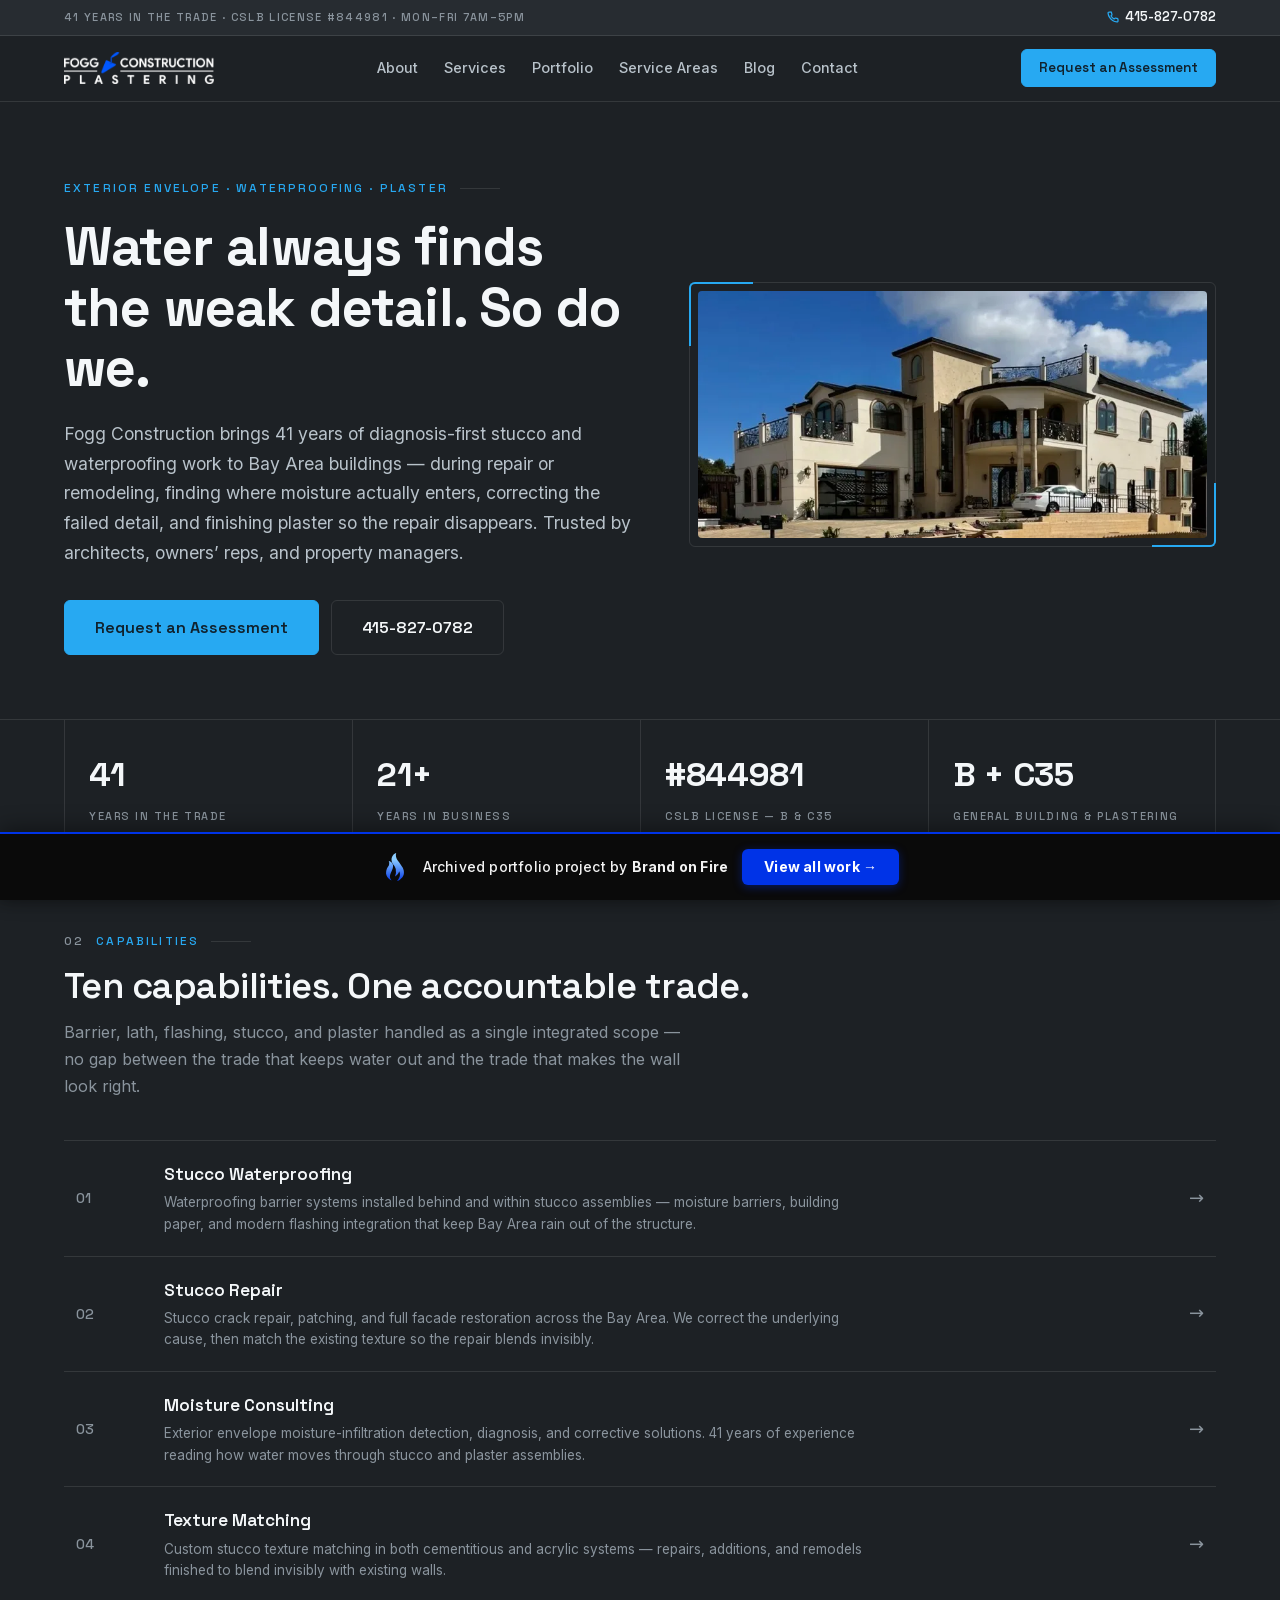
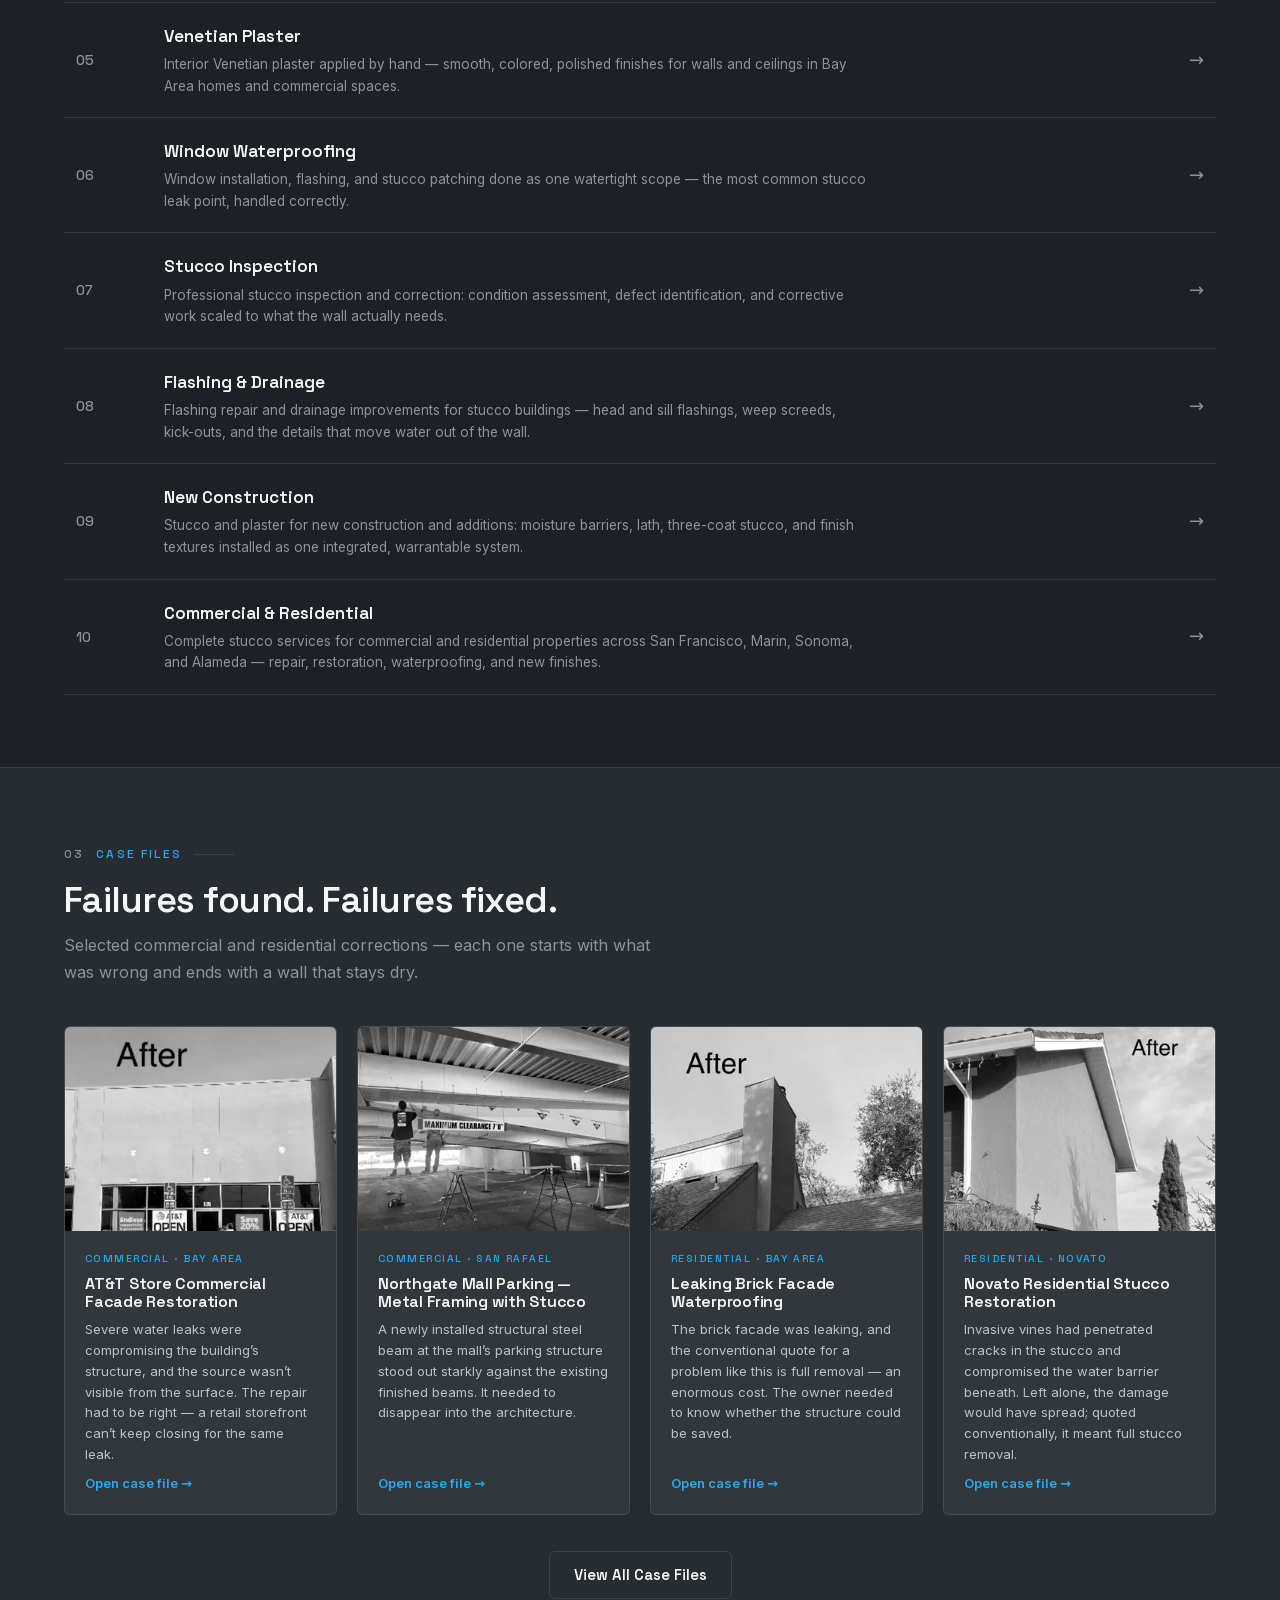
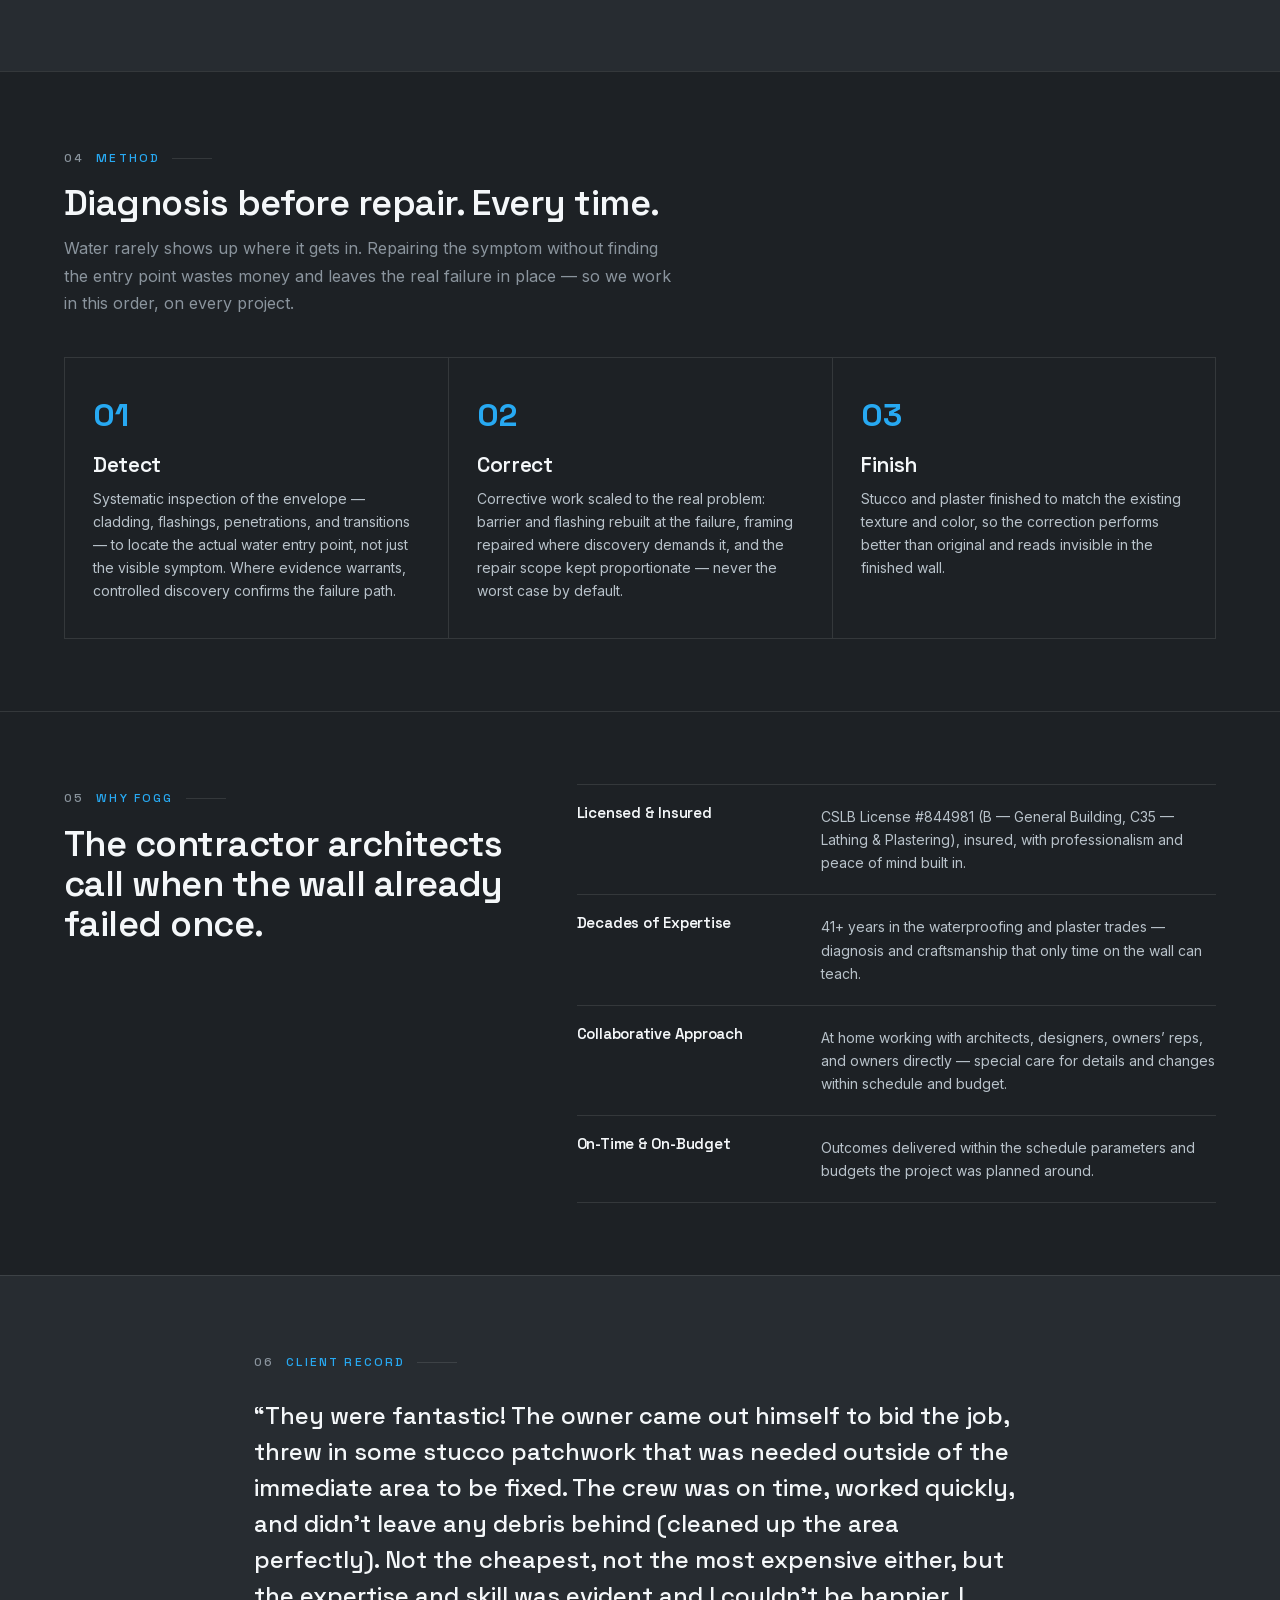
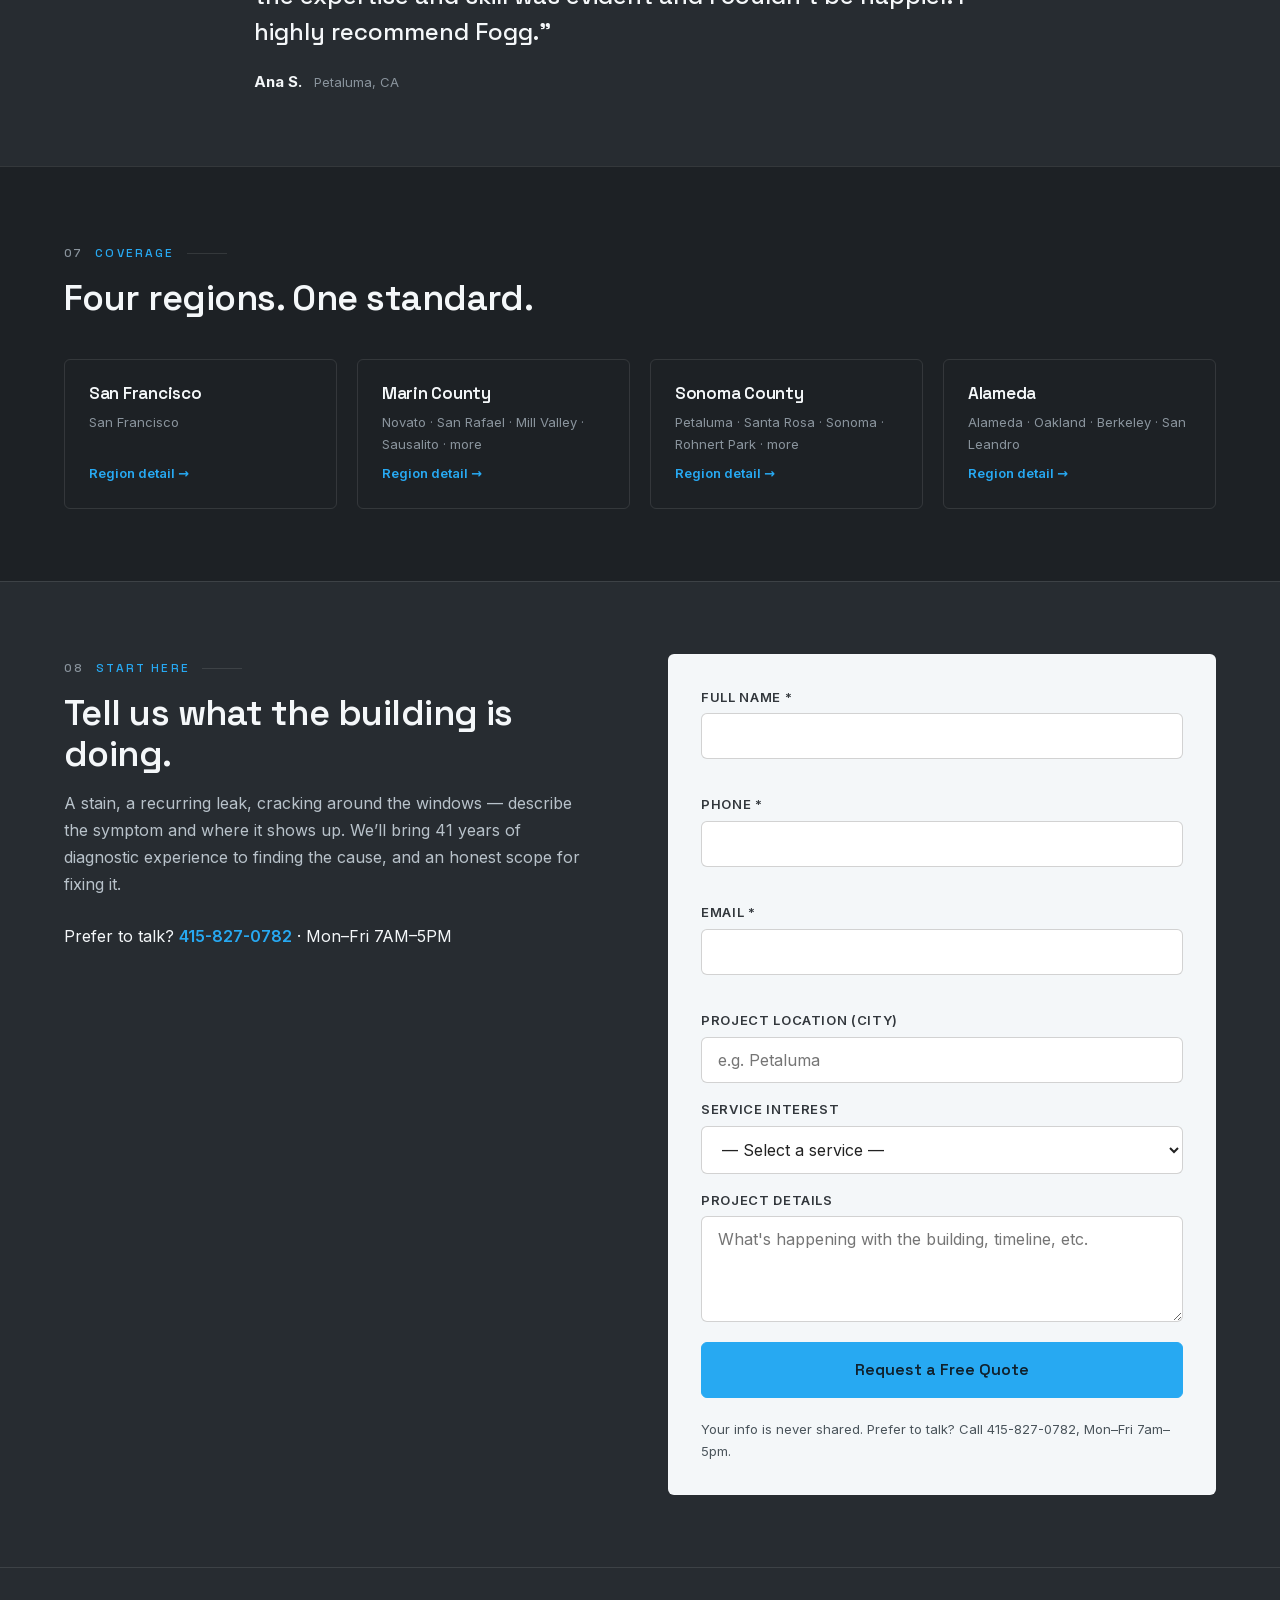
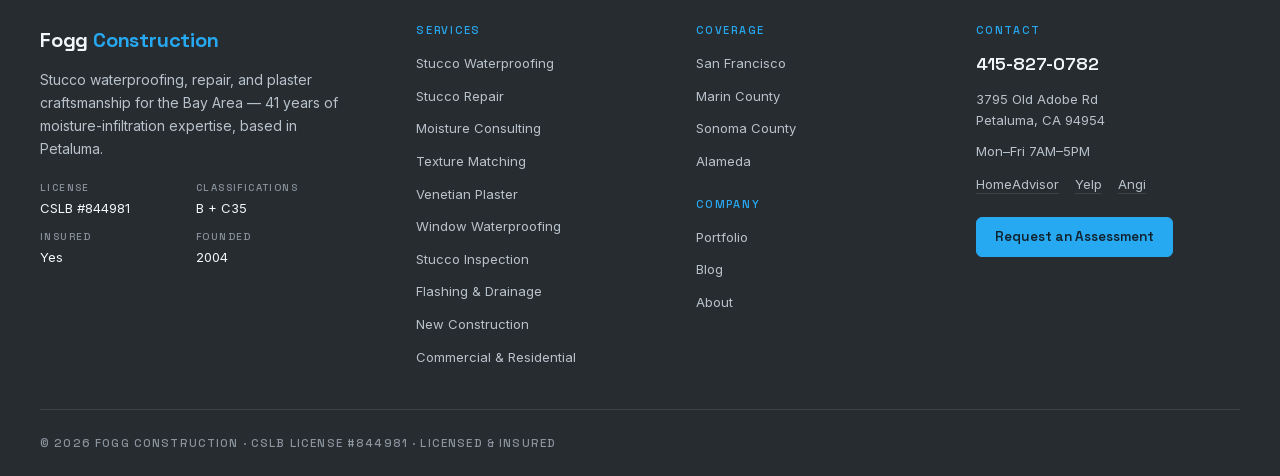
==== commit edf1dcfe: "Portfolio bar: brandonfire.com theme — flame icon, electric-blue accent, taller, larger button" ====
--- a/index.html
+++ b/index.html
@@ -1 +1 @@
-<!doctype html><html lang="en" data-bofp="0"><head><meta charset="utf-8"><meta name="viewport" content="width=device-width,initial-scale=1"><title>Stucco Waterproofing &amp; Moisture Experts | Fogg Construction</title><meta name="description" content="Diagnosis-first stucco waterproofing, repair &amp; plaster for SF, Marin, Sonoma &amp; Alameda. 41 years of envelope expertise. CSLB #844981. Call 415-827-0782."><link rel="canonical" href="/"><meta name="robots" content="index, follow, max-image-preview:large, max-snippet:-1, max-video-preview:-1"><meta property="og:type" content="website"><meta property="og:title" content="Stucco Waterproofing &amp; Moisture Experts | Fogg Construction"><meta property="og:description" content="Diagnosis-first stucco waterproofing, repair &amp; plaster for SF, Marin, Sonoma &amp; Alameda. 41 years of envelope expertise. CSLB #844981. Call 415-827-0782."><meta property="og:url" content="/"><meta property="og:site_name" content="Fogg Construction"><meta property="og:image" content="/assets/images/og-default.jpg"><meta property="og:locale" content="en_US"><meta name="twitter:card" content="summary_large_image"><meta name="twitter:title" content="Stucco Waterproofing &amp; Moisture Experts | Fogg Construction"><meta name="twitter:description" content="Diagnosis-first stucco waterproofing, repair &amp; plaster for SF, Marin, Sonoma &amp; Alameda. 41 years of envelope expertise. CSLB #844981. Call 415-827-0782."><meta name="twitter:image" content="/assets/images/og-default.jpg"><meta name="geo.region" content="US-CA"><meta name="geo.placename" content="Petaluma, Sonoma County, CA"><meta name="geo.position" content="38.253215;-122.567448"><meta name="ICBM" content="38.253215, -122.567448"><link rel="icon" type="image/svg+xml" href="/favicon.svg"><link rel="icon" type="image/png" href="/favicon.png"><link rel="apple-touch-icon" href="/favicon.png"><link rel="manifest" href="/manifest.json"><meta name="theme-color" content="#32373c"><link rel="stylesheet" href="style.css"><style>[data-bofp="0"]{background-color:#1d2125!important}[data-bofp="1"]{background-color:#1d2125!important;color:#b8c2ca!important}[data-bofp="2"]{background-color:#1d2125!important;color:#b8c2ca!important}[data-bofp="3"]{background-color:#1d2125!important;color:#b8c2ca!important}[data-bofp="4"]{background-color:#272c31!important;color:#b8c2ca!important}[data-bofp="5"]{background-color:#272c31!important;color:#b8c2ca!important}[data-bofp="6"]{background-color:#272c31!important;color:#b8c2ca!important}[data-bofp="7"]{background-color:#272c31!important;color:#b8c2ca!important}</style><meta name="robots" content="noindex, nofollow"></head> <body data-bofp="1"> <a class="sr-only" href="#content">Skip to content</a> <header class="hb" id="hb" data-astro-cid-hc4cwfqd="" data-bofp="2"> <div class="hb-util" data-astro-cid-hc4cwfqd=""> <div class="hb-util-inner" data-astro-cid-hc4cwfqd=""> <p class="hb-util-meta" data-astro-cid-hc4cwfqd="">41 Years in the Trade · CSLB License #844981 · Mon–Fri 7AM–5PM</p> <a class="hb-util-phone" href="tel:+14158270782" data-astro-cid-hc4cwfqd=""> <svg width="12" height="12" viewBox="0 0 24 24" fill="none" stroke="currentColor" stroke-width="2.5" aria-hidden="true" data-astro-cid-hc4cwfqd=""><path d="M22 16.92v3a2 2 0 0 1-2.18 2 19.79 19.79 0 0 1-8.63-3.07 19.5 19.5 0 0 1-6-6 19.79 19.79 0 0 1-3.07-8.67A2 2 0 0 1 4.11 2h3a2 2 0 0 1 2 1.72 12.84 12.84 0 0 0 .7 2.81 2 2 0 0 1-.45 2.11L8.09 9.91a16 16 0 0 0 6 6l1.27-1.27a2 2 0 0 1 2.11-.45 12.84 12.84 0 0 0 2.81.7A2 2 0 0 1 22 16.92z" data-astro-cid-hc4cwfqd=""></path></svg> 415-827-0782 </a> </div> </div> <div class="hb-main" data-astro-cid-hc4cwfqd="" data-bofp="3"> <div class="hb-inner" data-astro-cid-hc4cwfqd=""> <a href="index.html" class="hb-logo" aria-label="Fogg Construction — home" data-astro-cid-hc4cwfqd=""> <img src="_a/aed684697bbf.svg" alt="Fogg Construction" width="150" height="32" data-astro-cid-hc4cwfqd="" decoding="sync"> </a> <nav class="hb-nav" aria-label="Primary" data-astro-cid-hc4cwfqd=""> <a href="about/index.html" class="" data-astro-cid-hc4cwfqd="">About</a><a href="services/index.html" class="" data-astro-cid-hc4cwfqd="">Services</a><a href="portfolio/index.html" class="" data-astro-cid-hc4cwfqd="">Portfolio</a><a href="service-areas/index.html" class="" data-astro-cid-hc4cwfqd="">Service Areas</a><a href="blog/index.html" class="" data-astro-cid-hc4cwfqd="">Blog</a><a href="contact/index.html" class="" data-astro-cid-hc4cwfqd="">Contact</a> </nav> <a href="contact/index.html" class="hb-cta b-btn b-btn--primary" data-astro-cid-hc4cwfqd="">Request an Assessment</a> <button class="hb-burger" id="hb-burger" aria-expanded="false" aria-controls="hb-mobile" aria-label="Open menu" data-astro-cid-hc4cwfqd=""> <span data-astro-cid-hc4cwfqd=""></span><span data-astro-cid-hc4cwfqd=""></span><span data-astro-cid-hc4cwfqd=""></span> </button> </div> </div> <nav class="hb-mobile" id="hb-mobile" hidden="" aria-label="Mobile" data-astro-cid-hc4cwfqd=""> <a href="index.html" data-astro-cid-hc4cwfqd="">Home</a> <a href="about/index.html" data-astro-cid-hc4cwfqd="">About</a> <a href="services/index.html" data-astro-cid-hc4cwfqd="">Services</a> <a class="hb-mobile-sub" href="services/stucco-waterproofing-moisture-barrier/index.html" data-astro-cid-hc4cwfqd="">· Stucco Waterproofing</a><a class="hb-mobile-sub" href="services/stucco-repair-restoration/index.html" data-astro-cid-hc4cwfqd="">· Stucco Repair</a><a class="hb-mobile-sub" href="services/moisture-infiltration-consulting/index.html" data-astro-cid-hc4cwfqd="">· Moisture Consulting</a><a class="hb-mobile-sub" href="services/custom-stucco-texture-matching/index.html" data-astro-cid-hc4cwfqd="">· Texture Matching</a><a class="hb-mobile-sub" href="services/venetian-plaster/index.html" data-astro-cid-hc4cwfqd="">· Venetian Plaster</a><a class="hb-mobile-sub" href="services/window-installation-waterproofing/index.html" data-astro-cid-hc4cwfqd="">· Window Waterproofing</a><a class="hb-mobile-sub" href="#" data-astro-cid-hc4cwfqd="">· Stucco Inspection</a><a class="hb-mobile-sub" href="#" data-astro-cid-hc4cwfqd="">· Flashing &amp; Drainage</a><a class="hb-mobile-sub" href="#" data-astro-cid-hc4cwfqd="">· New Construction</a><a class="hb-mobile-sub" href="#" data-astro-cid-hc4cwfqd="">· Commercial &amp; Residential</a> <a href="portfolio/index.html" data-astro-cid-hc4cwfqd="">Portfolio</a> <a href="service-areas/index.html" data-astro-cid-hc4cwfqd="">Service Areas</a> <a href="blog/index.html" data-astro-cid-hc4cwfqd="">Blog</a> <a href="contact/index.html" data-astro-cid-hc4cwfqd="">Contact</a> <a class="hb-mobile-cta" href="contact/index.html" data-astro-cid-hc4cwfqd="">Request an Assessment</a> <a class="hb-mobile-call" href="tel:+14158270782" data-astro-cid-hc4cwfqd="">Call 415-827-0782</a> </nav> </header> <main id="content"> <section class="hm-hero" data-astro-cid-j7pv25f6=""> <div class="b-container hm-hero-grid" data-astro-cid-j7pv25f6=""> <div class="hm-hero-text" data-astro-cid-j7pv25f6=""> <span class="b-label" data-astro-cid-j7pv25f6="">Exterior Envelope · Waterproofing · Plaster</span> <h1 data-astro-cid-j7pv25f6="">Water always finds the weak detail. So do we.</h1> <p class="hm-hero-lede" data-astro-cid-j7pv25f6=""> Fogg Construction brings 41 years of diagnosis-first stucco and waterproofing work to Bay Area buildings — during repair or remodeling, finding where moisture actually enters, correcting the failed detail, and finishing plaster so the repair disappears. Trusted by architects, owners’ reps, and property managers. </p> <div class="hm-hero-actions" data-astro-cid-j7pv25f6=""> <a href="contact/index.html" class="b-btn b-btn--primary b-btn--lg" data-astro-cid-j7pv25f6="">Request an Assessment</a> <a href="tel:+14158270782" class="b-btn b-btn--ghost b-btn--lg" data-astro-cid-j7pv25f6="">415-827-0782</a> </div> </div> <figure class="hm-hero-visual" data-astro-cid-j7pv25f6=""> <img src="_a/d2204d99c051.webp" alt="Completed Mediterranean-style estate with custom stucco finish and wrought-iron balconies — new construction stucco in Santa Rosa" fetchpriority="high" data-astro-cid-j7pv25f6="true" decoding="sync" width="1200" height="584"> </figure> </div> </section> <section class="hm-creds" aria-label="Credentials" data-astro-cid-j7pv25f6=""> <div class="b-container hm-creds-grid" data-astro-cid-j7pv25f6=""> <div class="hm-cred" data-astro-cid-j7pv25f6=""> <span class="hm-cred-stat" data-astro-cid-j7pv25f6="">41</span> <span class="hm-cred-label" data-astro-cid-j7pv25f6="">Years in the trade</span> </div><div class="hm-cred" data-astro-cid-j7pv25f6=""> <span class="hm-cred-stat" data-astro-cid-j7pv25f6="">21+</span> <span class="hm-cred-label" data-astro-cid-j7pv25f6="">Years in business</span> </div><div class="hm-cred" data-astro-cid-j7pv25f6=""> <span class="hm-cred-stat" data-astro-cid-j7pv25f6="">#844981</span> <span class="hm-cred-label" data-astro-cid-j7pv25f6="">CSLB License — B &amp; C35</span> </div><div class="hm-cred" data-astro-cid-j7pv25f6=""> <span class="hm-cred-stat" data-astro-cid-j7pv25f6="">B + C35</span> <span class="hm-cred-label" data-astro-cid-j7pv25f6="">General Building &amp; Plastering</span> </div> </div> </section> <section class="b-section b-section--line" data-astro-cid-j7pv25f6=""> <div class="b-container" data-astro-cid-j7pv25f6=""> <div class="b-sec-head" data-astro-cid-j7pv25f6=""> <span class="b-label" data-astro-cid-j7pv25f6=""><span class="b-label-num" data-astro-cid-j7pv25f6="">02</span> Capabilities</span> <h2 data-astro-cid-j7pv25f6="">Ten capabilities. One accountable trade.</h2> <p data-astro-cid-j7pv25f6="">Barrier, lath, flashing, stucco, and plaster handled as a single integrated scope — no gap between the trade that keeps water out and the trade that makes the wall look right.</p> </div> <ol class="hm-caps" data-astro-cid-j7pv25f6=""> <li data-astro-cid-j7pv25f6=""> <a class="hm-cap" href="services/stucco-waterproofing-moisture-barrier/index.html" data-astro-cid-j7pv25f6=""> <span class="hm-cap-num" data-astro-cid-j7pv25f6="">01</span> <span class="hm-cap-body" data-astro-cid-j7pv25f6=""> <span class="hm-cap-name" data-astro-cid-j7pv25f6="">Stucco Waterproofing</span> <span class="hm-cap-desc" data-astro-cid-j7pv25f6="">Waterproofing barrier systems installed behind and within stucco assemblies — moisture barriers, building paper, and modern flashing integration that keep Bay Area rain out of the structure.</span> </span> <span class="hm-cap-arrow" aria-hidden="true" data-astro-cid-j7pv25f6="">→</span> </a> </li><li data-astro-cid-j7pv25f6=""> <a class="hm-cap" href="services/stucco-repair-restoration/index.html" data-astro-cid-j7pv25f6=""> <span class="hm-cap-num" data-astro-cid-j7pv25f6="">02</span> <span class="hm-cap-body" data-astro-cid-j7pv25f6=""> <span class="hm-cap-name" data-astro-cid-j7pv25f6="">Stucco Repair</span> <span class="hm-cap-desc" data-astro-cid-j7pv25f6="">Stucco crack repair, patching, and full facade restoration across the Bay Area. We correct the underlying cause, then match the existing texture so the repair blends invisibly.</span> </span> <span class="hm-cap-arrow" aria-hidden="true" data-astro-cid-j7pv25f6="">→</span> </a> </li><li data-astro-cid-j7pv25f6=""> <a class="hm-cap" href="services/moisture-infiltration-consulting/index.html" data-astro-cid-j7pv25f6=""> <span class="hm-cap-num" data-astro-cid-j7pv25f6="">03</span> <span class="hm-cap-body" data-astro-cid-j7pv25f6=""> <span class="hm-cap-name" data-astro-cid-j7pv25f6="">Moisture Consulting</span> <span class="hm-cap-desc" data-astro-cid-j7pv25f6="">Exterior envelope moisture-infiltration detection, diagnosis, and corrective solutions. 41 years of experience reading how water moves through stucco and plaster assemblies.</span> </span> <span class="hm-cap-arrow" aria-hidden="true" data-astro-cid-j7pv25f6="">→</span> </a> </li><li data-astro-cid-j7pv25f6=""> <a class="hm-cap" href="services/custom-stucco-texture-matching/index.html" data-astro-cid-j7pv25f6=""> <span class="hm-cap-num" data-astro-cid-j7pv25f6="">04</span> <span class="hm-cap-body" data-astro-cid-j7pv25f6=""> <span class="hm-cap-name" data-astro-cid-j7pv25f6="">Texture Matching</span> <span class="hm-cap-desc" data-astro-cid-j7pv25f6="">Custom stucco texture matching in both cementitious and acrylic systems — repairs, additions, and remodels finished to blend invisibly with existing walls.</span> </span> <span class="hm-cap-arrow" aria-hidden="true" data-astro-cid-j7pv25f6="">→</span> </a> </li><li data-astro-cid-j7pv25f6=""> <a class="hm-cap" href="services/venetian-plaster/index.html" data-astro-cid-j7pv25f6=""> <span class="hm-cap-num" data-astro-cid-j7pv25f6="">05</span> <span class="hm-cap-body" data-astro-cid-j7pv25f6=""> <span class="hm-cap-name" data-astro-cid-j7pv25f6="">Venetian Plaster</span> <span class="hm-cap-desc" data-astro-cid-j7pv25f6="">Interior Venetian plaster applied by hand — smooth, colored, polished finishes for walls and ceilings in Bay Area homes and commercial spaces.</span> </span> <span class="hm-cap-arrow" aria-hidden="true" data-astro-cid-j7pv25f6="">→</span> </a> </li><li data-astro-cid-j7pv25f6=""> <a class="hm-cap" href="services/window-installation-waterproofing/index.html" data-astro-cid-j7pv25f6=""> <span class="hm-cap-num" data-astro-cid-j7pv25f6="">06</span> <span class="hm-cap-body" data-astro-cid-j7pv25f6=""> <span class="hm-cap-name" data-astro-cid-j7pv25f6="">Window Waterproofing</span> <span class="hm-cap-desc" data-astro-cid-j7pv25f6="">Window installation, flashing, and stucco patching done as one watertight scope — the most common stucco leak point, handled correctly.</span> </span> <span class="hm-cap-arrow" aria-hidden="true" data-astro-cid-j7pv25f6="">→</span> </a> </li><li data-astro-cid-j7pv25f6=""> <a class="hm-cap" href="#" data-astro-cid-j7pv25f6=""> <span class="hm-cap-num" data-astro-cid-j7pv25f6="">07</span> <span class="hm-cap-body" data-astro-cid-j7pv25f6=""> <span class="hm-cap-name" data-astro-cid-j7pv25f6="">Stucco Inspection</span> <span class="hm-cap-desc" data-astro-cid-j7pv25f6="">Professional stucco inspection and correction: condition assessment, defect identification, and corrective work scaled to what the wall actually needs.</span> </span> <span class="hm-cap-arrow" aria-hidden="true" data-astro-cid-j7pv25f6="">→</span> </a> </li><li data-astro-cid-j7pv25f6=""> <a class="hm-cap" href="#" data-astro-cid-j7pv25f6=""> <span class="hm-cap-num" data-astro-cid-j7pv25f6="">08</span> <span class="hm-cap-body" data-astro-cid-j7pv25f6=""> <span class="hm-cap-name" data-astro-cid-j7pv25f6="">Flashing &amp; Drainage</span> <span class="hm-cap-desc" data-astro-cid-j7pv25f6="">Flashing repair and drainage improvements for stucco buildings — head and sill flashings, weep screeds, kick-outs, and the details that move water out of the wall.</span> </span> <span class="hm-cap-arrow" aria-hidden="true" data-astro-cid-j7pv25f6="">→</span> </a> </li><li data-astro-cid-j7pv25f6=""> <a class="hm-cap" href="#" data-astro-cid-j7pv25f6=""> <span class="hm-cap-num" data-astro-cid-j7pv25f6="">09</span> <span class="hm-cap-body" data-astro-cid-j7pv25f6=""> <span class="hm-cap-name" data-astro-cid-j7pv25f6="">New Construction</span> <span class="hm-cap-desc" data-astro-cid-j7pv25f6="">Stucco and plaster for new construction and additions: moisture barriers, lath, three-coat stucco, and finish textures installed as one integrated, warrantable system.</span> </span> <span class="hm-cap-arrow" aria-hidden="true" data-astro-cid-j7pv25f6="">→</span> </a> </li><li data-astro-cid-j7pv25f6=""> <a class="hm-cap" href="#" data-astro-cid-j7pv25f6=""> <span class="hm-cap-num" data-astro-cid-j7pv25f6="">10</span> <span class="hm-cap-body" data-astro-cid-j7pv25f6=""> <span class="hm-cap-name" data-astro-cid-j7pv25f6="">Commercial &amp; Residential</span> <span class="hm-cap-desc" data-astro-cid-j7pv25f6="">Complete stucco services for commercial and residential properties across San Francisco, Marin, Sonoma, and Alameda — repair, restoration, waterproofing, and new finishes.</span> </span> <span class="hm-cap-arrow" aria-hidden="true" data-astro-cid-j7pv25f6="">→</span> </a> </li> </ol> </div> </section> <section class="b-section b-section--line b-section--panel" data-astro-cid-j7pv25f6="" data-bofp="4"> <div class="b-container" data-astro-cid-j7pv25f6=""> <div class="b-sec-head" data-astro-cid-j7pv25f6=""> <span class="b-label" data-astro-cid-j7pv25f6=""><span class="b-label-num" data-astro-cid-j7pv25f6="">03</span> Case Files</span> <h2 data-astro-cid-j7pv25f6="">Failures found. Failures fixed.</h2> <p data-astro-cid-j7pv25f6="">Selected commercial and residential corrections — each one starts with what was wrong and ends with a wall that stays dry.</p> </div> <div class="hm-cases" data-astro-cid-j7pv25f6=""> <a class="hm-case b-mono" href="#" data-astro-cid-j7pv25f6=""> <div class="hm-case-img" data-astro-cid-j7pv25f6=""> <img src="_a/33117bf4c5e7.webp" alt="Completed stucco facade at the AT&amp;T store (after) — commercial stucco repair in the Bay Area" data-astro-cid-j7pv25f6="true" decoding="sync" width="750" height="800"> </div> <div class="hm-case-body" data-astro-cid-j7pv25f6=""> <span class="hm-case-tag" data-astro-cid-j7pv25f6="">Commercial · Bay Area</span> <h3 data-astro-cid-j7pv25f6="">AT&amp;T Store Commercial Facade Restoration</h3> <p data-astro-cid-j7pv25f6="">Severe water leaks were compromising the building’s structure, and the source wasn’t visible from the surface. The repair had to be right — a retail storefront can’t keep closing for the same leak.</p> <span class="b-link" data-astro-cid-j7pv25f6="">Open case file →</span> </div> </a><a class="hm-case b-mono" href="#" data-astro-cid-j7pv25f6=""> <div class="hm-case-img" data-astro-cid-j7pv25f6=""> <img src="_a/c0bd535c3443.webp" alt="Finished stucco-clad beam in the Northgate Mall parking structure (after) — commercial stucco" data-astro-cid-j7pv25f6="true" decoding="sync" width="4032" height="3024"> </div> <div class="hm-case-body" data-astro-cid-j7pv25f6=""> <span class="hm-case-tag" data-astro-cid-j7pv25f6="">Commercial · San Rafael</span> <h3 data-astro-cid-j7pv25f6="">Northgate Mall Parking — Metal Framing with Stucco</h3> <p data-astro-cid-j7pv25f6="">A newly installed structural steel beam at the mall’s parking structure stood out starkly against the existing finished beams. It needed to disappear into the architecture.</p> <span class="b-link" data-astro-cid-j7pv25f6="">Open case file →</span> </div> </a><a class="hm-case b-mono" href="#" data-astro-cid-j7pv25f6=""> <div class="hm-case-img" data-astro-cid-j7pv25f6=""> <img src="_a/21e93159b4f8.webp" alt="Chimney re-clad in smooth stucco matched to the home's siding color (after) — brick facade waterproofing" data-astro-cid-j7pv25f6="true" decoding="sync" width="725" height="1265"> </div> <div class="hm-case-body" data-astro-cid-j7pv25f6=""> <span class="hm-case-tag" data-astro-cid-j7pv25f6="">Residential · Bay Area</span> <h3 data-astro-cid-j7pv25f6="">Leaking Brick Facade Waterproofing</h3> <p data-astro-cid-j7pv25f6="">The brick facade was leaking, and the conventional quote for a problem like this is full removal — an enormous cost. The owner needed to know whether the structure could be saved.</p> <span class="b-link" data-astro-cid-j7pv25f6="">Open case file →</span> </div> </a><a class="hm-case b-mono" href="#" data-astro-cid-j7pv25f6=""> <div class="hm-case-img" data-astro-cid-j7pv25f6=""> <img src="_a/7bade37c5be9.webp" alt="Restored wall with a smooth new stucco finish on a hillside home (after) — stucco restoration in Novato" data-astro-cid-j7pv25f6="true" decoding="sync" width="750" height="1041"> </div> <div class="hm-case-body" data-astro-cid-j7pv25f6=""> <span class="hm-case-tag" data-astro-cid-j7pv25f6="">Residential · Novato</span> <h3 data-astro-cid-j7pv25f6="">Novato Residential Stucco Restoration</h3> <p data-astro-cid-j7pv25f6="">Invasive vines had penetrated cracks in the stucco and compromised the water barrier beneath. Left alone, the damage would have spread; quoted conventionally, it meant full stucco removal.</p> <span class="b-link" data-astro-cid-j7pv25f6="">Open case file →</span> </div> </a> </div> <div class="hm-more" data-astro-cid-j7pv25f6=""> <a href="portfolio/index.html" class="b-btn b-btn--ghost" data-astro-cid-j7pv25f6="">View All Case Files</a> </div> </div> </section> <section class="b-section b-section--line" data-astro-cid-j7pv25f6=""> <div class="b-container" data-astro-cid-j7pv25f6=""> <div class="b-sec-head" data-astro-cid-j7pv25f6=""> <span class="b-label" data-astro-cid-j7pv25f6=""><span class="b-label-num" data-astro-cid-j7pv25f6="">04</span> Method</span> <h2 data-astro-cid-j7pv25f6="">Diagnosis before repair. Every time.</h2> <p data-astro-cid-j7pv25f6="">Water rarely shows up where it gets in. Repairing the symptom without finding the entry point wastes money and leaves the real failure in place — so we work in this order, on every project.</p> </div> <div class="hm-method" data-astro-cid-j7pv25f6=""> <article class="hm-step" data-astro-cid-j7pv25f6=""> <span class="hm-step-num" data-astro-cid-j7pv25f6="">01</span> <h3 data-astro-cid-j7pv25f6="">Detect</h3> <p data-astro-cid-j7pv25f6="">Systematic inspection of the envelope — cladding, flashings, penetrations, and transitions — to locate the actual water entry point, not just the visible symptom. Where evidence warrants, controlled discovery confirms the failure path.</p> </article><article class="hm-step" data-astro-cid-j7pv25f6=""> <span class="hm-step-num" data-astro-cid-j7pv25f6="">02</span> <h3 data-astro-cid-j7pv25f6="">Correct</h3> <p data-astro-cid-j7pv25f6="">Corrective work scaled to the real problem: barrier and flashing rebuilt at the failure, framing repaired where discovery demands it, and the repair scope kept proportionate — never the worst case by default.</p> </article><article class="hm-step" data-astro-cid-j7pv25f6=""> <span class="hm-step-num" data-astro-cid-j7pv25f6="">03</span> <h3 data-astro-cid-j7pv25f6="">Finish</h3> <p data-astro-cid-j7pv25f6="">Stucco and plaster finished to match the existing texture and color, so the correction performs better than original and reads invisible in the finished wall.</p> </article> </div> </div> </section> <section class="b-section b-section--line" data-astro-cid-j7pv25f6=""> <div class="b-container hm-why-grid" data-astro-cid-j7pv25f6=""> <div class="hm-why-intro" data-astro-cid-j7pv25f6=""> <span class="b-label" data-astro-cid-j7pv25f6=""><span class="b-label-num" data-astro-cid-j7pv25f6="">05</span> Why Fogg</span> <h2 data-astro-cid-j7pv25f6="">The contractor architects call when the wall already failed once.</h2> </div> <div class="hm-why-rows" data-astro-cid-j7pv25f6=""> <div class="hm-why-row" data-astro-cid-j7pv25f6=""> <h3 data-astro-cid-j7pv25f6="">Licensed &amp; Insured</h3> <p data-astro-cid-j7pv25f6="">CSLB License #844981 (B — General Building, C35 — Lathing &amp; Plastering), insured, with professionalism and peace of mind built in.</p> </div><div class="hm-why-row" data-astro-cid-j7pv25f6=""> <h3 data-astro-cid-j7pv25f6="">Decades of Expertise</h3> <p data-astro-cid-j7pv25f6="">41+ years in the waterproofing and plaster trades — diagnosis and craftsmanship that only time on the wall can teach.</p> </div><div class="hm-why-row" data-astro-cid-j7pv25f6=""> <h3 data-astro-cid-j7pv25f6="">Collaborative Approach</h3> <p data-astro-cid-j7pv25f6="">At home working with architects, designers, owners’ reps, and owners directly — special care for details and changes within schedule and budget.</p> </div><div class="hm-why-row" data-astro-cid-j7pv25f6=""> <h3 data-astro-cid-j7pv25f6="">On-Time &amp; On-Budget</h3> <p data-astro-cid-j7pv25f6="">Outcomes delivered within the schedule parameters and budgets the project was planned around.</p> </div> </div> </div> </section> <section class="b-section b-section--line b-section--panel" data-astro-cid-j7pv25f6="" data-bofp="5"> <div class="b-narrow" data-astro-cid-j7pv25f6=""> <span class="b-label" data-astro-cid-j7pv25f6=""><span class="b-label-num" data-astro-cid-j7pv25f6="">06</span> Client Record</span> <figure class="hm-quote" data-astro-cid-j7pv25f6=""> <blockquote data-astro-cid-j7pv25f6="">“They were fantastic! The owner came out himself to bid the job, threw in some stucco patchwork that was needed outside of the immediate area to be fixed. The crew was on time, worked quickly, and didn’t leave any debris behind (cleaned up the area perfectly). Not the cheapest, not the most expensive either, but the expertise and skill was evident and I couldn’t be happier. I highly recommend Fogg.”</blockquote> <figcaption data-astro-cid-j7pv25f6=""> <strong data-astro-cid-j7pv25f6="">Ana S.</strong> <span data-astro-cid-j7pv25f6="">Petaluma, CA</span> </figcaption> </figure> </div> </section> <section class="b-section b-section--line" data-astro-cid-j7pv25f6=""> <div class="b-container" data-astro-cid-j7pv25f6=""> <div class="b-sec-head" data-astro-cid-j7pv25f6=""> <span class="b-label" data-astro-cid-j7pv25f6=""><span class="b-label-num" data-astro-cid-j7pv25f6="">07</span> Coverage</span> <h2 data-astro-cid-j7pv25f6="">Four regions. One standard.</h2> </div> <div class="hm-regions" data-astro-cid-j7pv25f6=""> <a class="hm-region" href="#" data-astro-cid-j7pv25f6=""> <h3 data-astro-cid-j7pv25f6="">San Francisco</h3> <p data-astro-cid-j7pv25f6="">San Francisco</p> <span class="b-link" data-astro-cid-j7pv25f6="">Region detail →</span> </a><a class="hm-region" href="#" data-astro-cid-j7pv25f6=""> <h3 data-astro-cid-j7pv25f6="">Marin County</h3> <p data-astro-cid-j7pv25f6="">Novato · San Rafael · Mill Valley · Sausalito · more</p> <span class="b-link" data-astro-cid-j7pv25f6="">Region detail →</span> </a><a class="hm-region" href="#" data-astro-cid-j7pv25f6=""> <h3 data-astro-cid-j7pv25f6="">Sonoma County</h3> <p data-astro-cid-j7pv25f6="">Petaluma · Santa Rosa · Sonoma · Rohnert Park · more</p> <span class="b-link" data-astro-cid-j7pv25f6="">Region detail →</span> </a><a class="hm-region" href="#" data-astro-cid-j7pv25f6=""> <h3 data-astro-cid-j7pv25f6="">Alameda</h3> <p data-astro-cid-j7pv25f6="">Alameda · Oakland · Berkeley · San Leandro</p> <span class="b-link" data-astro-cid-j7pv25f6="">Region detail →</span> </a> </div> </div> </section> <section class="b-section b-section--line b-section--panel" id="assessment" data-astro-cid-j7pv25f6="" data-bofp="6"> <div class="b-container hm-cta-grid" data-astro-cid-j7pv25f6=""> <div class="hm-cta-text" data-astro-cid-j7pv25f6=""> <span class="b-label" data-astro-cid-j7pv25f6=""><span class="b-label-num" data-astro-cid-j7pv25f6="">08</span> Start Here</span> <h2 data-astro-cid-j7pv25f6="">Tell us what the building is doing.</h2> <p data-astro-cid-j7pv25f6=""> A stain, a recurring leak, cracking around the windows — describe the symptom and where it shows up. We’ll bring 41 years of diagnostic experience to finding the cause, and an honest scope for fixing it. </p> <p class="hm-cta-direct" data-astro-cid-j7pv25f6=""> Prefer to talk? <a class="b-link" href="tel:+14158270782" data-astro-cid-j7pv25f6="">415-827-0782</a> · Mon–Fri 7AM–5PM </p> </div> <div class="b-form-card" data-astro-cid-j7pv25f6=""> <form class="contact-form contact-form--compact" id="contact-form" name="contact" netlify-honeypot="bot-field" method="POST" action="/api/contact" novalidate="" data-astro-cid-6vgcpqee=""> <p class="hp" data-astro-cid-6vgcpqee=""><label data-astro-cid-6vgcpqee="">Don't fill this out: <input name="bot-field" tabindex="-1" autocomplete="off" data-astro-cid-6vgcpqee=""></label></p> <div class="form-grid" data-astro-cid-6vgcpqee=""> <label class="field" data-astro-cid-6vgcpqee=""> <span class="field__label" data-astro-cid-6vgcpqee="">Full name <abbr title="required" data-astro-cid-6vgcpqee="">*</abbr></span> <input type="text" name="name" required="" autocomplete="name" data-astro-cid-6vgcpqee=""> <span class="field__error" data-error-for="name" data-astro-cid-6vgcpqee=""></span> </label> <label class="field" data-astro-cid-6vgcpqee=""> <span class="field__label" data-astro-cid-6vgcpqee="">Phone <abbr title="required" data-astro-cid-6vgcpqee="">*</abbr></span> <input type="tel" name="phone" required="" autocomplete="tel" data-astro-cid-6vgcpqee=""> <span class="field__error" data-error-for="phone" data-astro-cid-6vgcpqee=""></span> </label> <label class="field field--full" data-astro-cid-6vgcpqee=""> <span class="field__label" data-astro-cid-6vgcpqee="">Email <abbr title="required" data-astro-cid-6vgcpqee="">*</abbr></span> <input type="email" name="email" required="" autocomplete="email" data-astro-cid-6vgcpqee=""> <span class="field__error" data-error-for="email" data-astro-cid-6vgcpqee=""></span> </label> <label class="field field--full" data-astro-cid-6vgcpqee=""> <span class="field__label" data-astro-cid-6vgcpqee="">Project location (city)</span> <input type="text" name="city" placeholder="e.g. Petaluma" autocomplete="address-level2" data-astro-cid-6vgcpqee=""> </label> <label class="field field--full" data-astro-cid-6vgcpqee=""> <span class="field__label" data-astro-cid-6vgcpqee="">Service interest</span> <select name="service" data-astro-cid-6vgcpqee=""> <option value="" data-astro-cid-6vgcpqee="">— Select a service —</option> <option value="stucco-waterproofing-moisture-barrier" data-astro-cid-6vgcpqee="">Stucco Waterproofing &amp; Moisture Barrier Systems</option><option value="stucco-repair-restoration" data-astro-cid-6vgcpqee="">Stucco Repair &amp; Restoration</option><option value="moisture-infiltration-consulting" data-astro-cid-6vgcpqee="">Exterior Envelope Moisture Infiltration Consulting</option><option value="custom-stucco-texture-matching" data-astro-cid-6vgcpqee="">Custom Stucco Texture Matching</option><option value="venetian-plaster" data-astro-cid-6vgcpqee="">Interior Venetian Plaster Applications</option><option value="window-installation-waterproofing" data-astro-cid-6vgcpqee="">Window Installation &amp; Waterproofing</option><option value="stucco-inspection-correction" data-astro-cid-6vgcpqee="">Stucco Inspection &amp; Correction</option><option value="flashing-drainage-improvements" data-astro-cid-6vgcpqee="">Flashing &amp; Drainage System Improvements</option><option value="new-construction-stucco-plaster" data-astro-cid-6vgcpqee="">New Construction Stucco &amp; Plaster Solutions</option><option value="commercial-residential-stucco" data-astro-cid-6vgcpqee="">Commercial &amp; Residential Stucco Services</option> <option value="other" data-astro-cid-6vgcpqee="">Not sure / other</option> </select> </label> <label class="field field--full" data-astro-cid-6vgcpqee=""> <span class="field__label" data-astro-cid-6vgcpqee="">Project details</span> <textarea name="message" rows="4" placeholder="What's happening with the building, timeline, etc." data-astro-cid-6vgcpqee=""></textarea> </label> </div> <button type="submit" class="btn btn--primary btn--lg" data-astro-cid-6vgcpqee="">Request a Free Quote</button> <p class="form-note" data-astro-cid-6vgcpqee="">Your info is never shared. Prefer to talk? Call 415-827-0782, Mon–Fri 7am–5pm.</p> </form> </div> </div> </section> </main> <footer class="fb" data-astro-cid-l6v3njuw=""> <div class="fb-main" data-astro-cid-l6v3njuw="" data-bofp="7"> <div class="fb-grid" data-astro-cid-l6v3njuw=""> <div class="fb-brand" data-astro-cid-l6v3njuw=""> <span class="fb-name" data-astro-cid-l6v3njuw="">Fogg <em data-astro-cid-l6v3njuw="">Construction</em></span> <p data-astro-cid-l6v3njuw="">Stucco waterproofing, repair, and plaster craftsmanship for the Bay Area — 41 years of moisture-infiltration expertise, based in Petaluma.</p> <dl class="fb-cred" data-astro-cid-l6v3njuw=""> <div data-astro-cid-l6v3njuw=""><dt data-astro-cid-l6v3njuw="">License</dt><dd data-astro-cid-l6v3njuw="">CSLB #844981</dd></div> <div data-astro-cid-l6v3njuw=""><dt data-astro-cid-l6v3njuw="">Classifications</dt><dd data-astro-cid-l6v3njuw="">B + C35</dd></div> <div data-astro-cid-l6v3njuw=""><dt data-astro-cid-l6v3njuw="">Insured</dt><dd data-astro-cid-l6v3njuw="">Yes</dd></div> <div data-astro-cid-l6v3njuw=""><dt data-astro-cid-l6v3njuw="">Founded</dt><dd data-astro-cid-l6v3njuw="">2004</dd></div> </dl> </div> <div class="fb-col" data-astro-cid-l6v3njuw=""> <h4 data-astro-cid-l6v3njuw="">Services</h4> <ul data-astro-cid-l6v3njuw=""> <li data-astro-cid-l6v3njuw=""><a href="services/stucco-waterproofing-moisture-barrier/index.html" data-astro-cid-l6v3njuw="">Stucco Waterproofing</a></li><li data-astro-cid-l6v3njuw=""><a href="services/stucco-repair-restoration/index.html" data-astro-cid-l6v3njuw="">Stucco Repair</a></li><li data-astro-cid-l6v3njuw=""><a href="services/moisture-infiltration-consulting/index.html" data-astro-cid-l6v3njuw="">Moisture Consulting</a></li><li data-astro-cid-l6v3njuw=""><a href="services/custom-stucco-texture-matching/index.html" data-astro-cid-l6v3njuw="">Texture Matching</a></li><li data-astro-cid-l6v3njuw=""><a href="services/venetian-plaster/index.html" data-astro-cid-l6v3njuw="">Venetian Plaster</a></li><li data-astro-cid-l6v3njuw=""><a href="services/window-installation-waterproofing/index.html" data-astro-cid-l6v3njuw="">Window Waterproofing</a></li><li data-astro-cid-l6v3njuw=""><a href="#" data-astro-cid-l6v3njuw="">Stucco Inspection</a></li><li data-astro-cid-l6v3njuw=""><a href="#" data-astro-cid-l6v3njuw="">Flashing &amp; Drainage</a></li><li data-astro-cid-l6v3njuw=""><a href="#" data-astro-cid-l6v3njuw="">New Construction</a></li><li data-astro-cid-l6v3njuw=""><a href="#" data-astro-cid-l6v3njuw="">Commercial &amp; Residential</a></li> </ul> </div> <div class="fb-col" data-astro-cid-l6v3njuw=""> <h4 data-astro-cid-l6v3njuw="">Coverage</h4> <ul data-astro-cid-l6v3njuw=""> <li data-astro-cid-l6v3njuw=""><a href="#" data-astro-cid-l6v3njuw="">San Francisco</a></li><li data-astro-cid-l6v3njuw=""><a href="#" data-astro-cid-l6v3njuw="">Marin County</a></li><li data-astro-cid-l6v3njuw=""><a href="#" data-astro-cid-l6v3njuw="">Sonoma County</a></li><li data-astro-cid-l6v3njuw=""><a href="#" data-astro-cid-l6v3njuw="">Alameda</a></li> </ul> <h4 class="fb-col-h2" data-astro-cid-l6v3njuw="">Company</h4> <ul data-astro-cid-l6v3njuw=""> <li data-astro-cid-l6v3njuw=""><a href="portfolio/index.html" data-astro-cid-l6v3njuw="">Portfolio</a></li> <li data-astro-cid-l6v3njuw=""><a href="blog/index.html" data-astro-cid-l6v3njuw="">Blog</a></li> <li data-astro-cid-l6v3njuw=""><a href="about/index.html" data-astro-cid-l6v3njuw="">About</a></li> </ul> </div> <div class="fb-col" data-astro-cid-l6v3njuw=""> <h4 data-astro-cid-l6v3njuw="">Contact</h4> <p class="fb-phone" data-astro-cid-l6v3njuw=""><a href="tel:+14158270782" data-astro-cid-l6v3njuw="">415-827-0782</a></p> <p data-astro-cid-l6v3njuw="">3795 Old Adobe Rd<br data-astro-cid-l6v3njuw="">Petaluma, CA 94954</p> <p data-astro-cid-l6v3njuw="">Mon–Fri 7AM–5PM</p> <ul class="fb-profiles" data-astro-cid-l6v3njuw=""> <li data-astro-cid-l6v3njuw=""><a href="https://www.homeadvisor.com/rated.FoggConstruction.51681976.html" rel="noopener" target="_blank" data-astro-cid-l6v3njuw="">HomeAdvisor</a></li><li data-astro-cid-l6v3njuw=""><a href="https://www.yelp.com/biz/fogg-construction-stucco-santa-rosa" rel="noopener" target="_blank" data-astro-cid-l6v3njuw="">Yelp</a></li><li data-astro-cid-l6v3njuw=""><a href="https://www.angi.com/companylist/us/ca/petaluma/fogg-construction-reviews-9146171.htm" rel="noopener" target="_blank" data-astro-cid-l6v3njuw="">Angi</a></li> </ul> <a class="fb-cta b-btn b-btn--primary" href="contact/index.html" data-astro-cid-l6v3njuw="">Request an Assessment</a> </div> </div> <div class="fb-bottom" data-astro-cid-l6v3njuw=""> <span data-astro-cid-l6v3njuw="">© 2026 Fogg Construction · CSLB License #844981 · Licensed &amp; Insured</span> </div> </div> </footer><!-- bof-portfolio-bar --><a href="https://brandonfire.com/portfolio/" id="bof-portfolio-bar" rel="noopener" style="position:fixed;left:0;right:0;bottom:0;z-index:2147483647;display:flex;align-items:center;justify-content:center;gap:10px;flex-wrap:wrap;background:#14181c;color:#ffffff !important;font-family:-apple-system,BlinkMacSystemFont,'Segoe UI',Roboto,Helvetica,Arial,sans-serif;font-size:13px;font-weight:500;line-height:1;letter-spacing:.2px;padding:11px 16px;text-decoration:none !important;box-shadow:0 -2px 14px rgba(0,0,0,.28);border-top:2px solid #e2542c;box-sizing:border-box;"><span style="opacity:.92;color:#fff;">Archived portfolio project by <strong style="font-weight:700;color:#fff;">Brand&nbsp;on&nbsp;Fire</strong></span><span style="background:#e2542c;color:#fff;padding:6px 12px;border-radius:4px;font-weight:600;white-space:nowrap;">View&nbsp;all&nbsp;work&nbsp;&rarr;</span></a><!-- /bof-portfolio-bar --></body></html>+<!doctype html><html lang="en" data-bofp="0"><head><meta charset="utf-8"><meta name="viewport" content="width=device-width,initial-scale=1"><title>Stucco Waterproofing &amp; Moisture Experts | Fogg Construction</title><meta name="description" content="Diagnosis-first stucco waterproofing, repair &amp; plaster for SF, Marin, Sonoma &amp; Alameda. 41 years of envelope expertise. CSLB #844981. Call 415-827-0782."><link rel="canonical" href="/"><meta name="robots" content="index, follow, max-image-preview:large, max-snippet:-1, max-video-preview:-1"><meta property="og:type" content="website"><meta property="og:title" content="Stucco Waterproofing &amp; Moisture Experts | Fogg Construction"><meta property="og:description" content="Diagnosis-first stucco waterproofing, repair &amp; plaster for SF, Marin, Sonoma &amp; Alameda. 41 years of envelope expertise. CSLB #844981. Call 415-827-0782."><meta property="og:url" content="/"><meta property="og:site_name" content="Fogg Construction"><meta property="og:image" content="/assets/images/og-default.jpg"><meta property="og:locale" content="en_US"><meta name="twitter:card" content="summary_large_image"><meta name="twitter:title" content="Stucco Waterproofing &amp; Moisture Experts | Fogg Construction"><meta name="twitter:description" content="Diagnosis-first stucco waterproofing, repair &amp; plaster for SF, Marin, Sonoma &amp; Alameda. 41 years of envelope expertise. CSLB #844981. Call 415-827-0782."><meta name="twitter:image" content="/assets/images/og-default.jpg"><meta name="geo.region" content="US-CA"><meta name="geo.placename" content="Petaluma, Sonoma County, CA"><meta name="geo.position" content="38.253215;-122.567448"><meta name="ICBM" content="38.253215, -122.567448"><link rel="icon" type="image/svg+xml" href="/favicon.svg"><link rel="icon" type="image/png" href="/favicon.png"><link rel="apple-touch-icon" href="/favicon.png"><link rel="manifest" href="/manifest.json"><meta name="theme-color" content="#32373c"><link rel="stylesheet" href="style.css"><style>[data-bofp="0"]{background-color:#1d2125!important}[data-bofp="1"]{background-color:#1d2125!important;color:#b8c2ca!important}[data-bofp="2"]{background-color:#1d2125!important;color:#b8c2ca!important}[data-bofp="3"]{background-color:#1d2125!important;color:#b8c2ca!important}[data-bofp="4"]{background-color:#272c31!important;color:#b8c2ca!important}[data-bofp="5"]{background-color:#272c31!important;color:#b8c2ca!important}[data-bofp="6"]{background-color:#272c31!important;color:#b8c2ca!important}[data-bofp="7"]{background-color:#272c31!important;color:#b8c2ca!important}</style><meta name="robots" content="noindex, nofollow"></head> <body data-bofp="1"> <a class="sr-only" href="#content">Skip to content</a> <header class="hb" id="hb" data-astro-cid-hc4cwfqd="" data-bofp="2"> <div class="hb-util" data-astro-cid-hc4cwfqd=""> <div class="hb-util-inner" data-astro-cid-hc4cwfqd=""> <p class="hb-util-meta" data-astro-cid-hc4cwfqd="">41 Years in the Trade · CSLB License #844981 · Mon–Fri 7AM–5PM</p> <a class="hb-util-phone" href="tel:+14158270782" data-astro-cid-hc4cwfqd=""> <svg width="12" height="12" viewBox="0 0 24 24" fill="none" stroke="currentColor" stroke-width="2.5" aria-hidden="true" data-astro-cid-hc4cwfqd=""><path d="M22 16.92v3a2 2 0 0 1-2.18 2 19.79 19.79 0 0 1-8.63-3.07 19.5 19.5 0 0 1-6-6 19.79 19.79 0 0 1-3.07-8.67A2 2 0 0 1 4.11 2h3a2 2 0 0 1 2 1.72 12.84 12.84 0 0 0 .7 2.81 2 2 0 0 1-.45 2.11L8.09 9.91a16 16 0 0 0 6 6l1.27-1.27a2 2 0 0 1 2.11-.45 12.84 12.84 0 0 0 2.81.7A2 2 0 0 1 22 16.92z" data-astro-cid-hc4cwfqd=""></path></svg> 415-827-0782 </a> </div> </div> <div class="hb-main" data-astro-cid-hc4cwfqd="" data-bofp="3"> <div class="hb-inner" data-astro-cid-hc4cwfqd=""> <a href="index.html" class="hb-logo" aria-label="Fogg Construction — home" data-astro-cid-hc4cwfqd=""> <img src="_a/aed684697bbf.svg" alt="Fogg Construction" width="150" height="32" data-astro-cid-hc4cwfqd="" decoding="sync"> </a> <nav class="hb-nav" aria-label="Primary" data-astro-cid-hc4cwfqd=""> <a href="about/index.html" class="" data-astro-cid-hc4cwfqd="">About</a><a href="services/index.html" class="" data-astro-cid-hc4cwfqd="">Services</a><a href="portfolio/index.html" class="" data-astro-cid-hc4cwfqd="">Portfolio</a><a href="service-areas/index.html" class="" data-astro-cid-hc4cwfqd="">Service Areas</a><a href="blog/index.html" class="" data-astro-cid-hc4cwfqd="">Blog</a><a href="contact/index.html" class="" data-astro-cid-hc4cwfqd="">Contact</a> </nav> <a href="contact/index.html" class="hb-cta b-btn b-btn--primary" data-astro-cid-hc4cwfqd="">Request an Assessment</a> <button class="hb-burger" id="hb-burger" aria-expanded="false" aria-controls="hb-mobile" aria-label="Open menu" data-astro-cid-hc4cwfqd=""> <span data-astro-cid-hc4cwfqd=""></span><span data-astro-cid-hc4cwfqd=""></span><span data-astro-cid-hc4cwfqd=""></span> </button> </div> </div> <nav class="hb-mobile" id="hb-mobile" hidden="" aria-label="Mobile" data-astro-cid-hc4cwfqd=""> <a href="index.html" data-astro-cid-hc4cwfqd="">Home</a> <a href="about/index.html" data-astro-cid-hc4cwfqd="">About</a> <a href="services/index.html" data-astro-cid-hc4cwfqd="">Services</a> <a class="hb-mobile-sub" href="services/stucco-waterproofing-moisture-barrier/index.html" data-astro-cid-hc4cwfqd="">· Stucco Waterproofing</a><a class="hb-mobile-sub" href="services/stucco-repair-restoration/index.html" data-astro-cid-hc4cwfqd="">· Stucco Repair</a><a class="hb-mobile-sub" href="services/moisture-infiltration-consulting/index.html" data-astro-cid-hc4cwfqd="">· Moisture Consulting</a><a class="hb-mobile-sub" href="services/custom-stucco-texture-matching/index.html" data-astro-cid-hc4cwfqd="">· Texture Matching</a><a class="hb-mobile-sub" href="services/venetian-plaster/index.html" data-astro-cid-hc4cwfqd="">· Venetian Plaster</a><a class="hb-mobile-sub" href="services/window-installation-waterproofing/index.html" data-astro-cid-hc4cwfqd="">· Window Waterproofing</a><a class="hb-mobile-sub" href="#" data-astro-cid-hc4cwfqd="">· Stucco Inspection</a><a class="hb-mobile-sub" href="#" data-astro-cid-hc4cwfqd="">· Flashing &amp; Drainage</a><a class="hb-mobile-sub" href="#" data-astro-cid-hc4cwfqd="">· New Construction</a><a class="hb-mobile-sub" href="#" data-astro-cid-hc4cwfqd="">· Commercial &amp; Residential</a> <a href="portfolio/index.html" data-astro-cid-hc4cwfqd="">Portfolio</a> <a href="service-areas/index.html" data-astro-cid-hc4cwfqd="">Service Areas</a> <a href="blog/index.html" data-astro-cid-hc4cwfqd="">Blog</a> <a href="contact/index.html" data-astro-cid-hc4cwfqd="">Contact</a> <a class="hb-mobile-cta" href="contact/index.html" data-astro-cid-hc4cwfqd="">Request an Assessment</a> <a class="hb-mobile-call" href="tel:+14158270782" data-astro-cid-hc4cwfqd="">Call 415-827-0782</a> </nav> </header> <main id="content"> <section class="hm-hero" data-astro-cid-j7pv25f6=""> <div class="b-container hm-hero-grid" data-astro-cid-j7pv25f6=""> <div class="hm-hero-text" data-astro-cid-j7pv25f6=""> <span class="b-label" data-astro-cid-j7pv25f6="">Exterior Envelope · Waterproofing · Plaster</span> <h1 data-astro-cid-j7pv25f6="">Water always finds the weak detail. So do we.</h1> <p class="hm-hero-lede" data-astro-cid-j7pv25f6=""> Fogg Construction brings 41 years of diagnosis-first stucco and waterproofing work to Bay Area buildings — during repair or remodeling, finding where moisture actually enters, correcting the failed detail, and finishing plaster so the repair disappears. Trusted by architects, owners’ reps, and property managers. </p> <div class="hm-hero-actions" data-astro-cid-j7pv25f6=""> <a href="contact/index.html" class="b-btn b-btn--primary b-btn--lg" data-astro-cid-j7pv25f6="">Request an Assessment</a> <a href="tel:+14158270782" class="b-btn b-btn--ghost b-btn--lg" data-astro-cid-j7pv25f6="">415-827-0782</a> </div> </div> <figure class="hm-hero-visual" data-astro-cid-j7pv25f6=""> <img src="_a/d2204d99c051.webp" alt="Completed Mediterranean-style estate with custom stucco finish and wrought-iron balconies — new construction stucco in Santa Rosa" fetchpriority="high" data-astro-cid-j7pv25f6="true" decoding="sync" width="1200" height="584"> </figure> </div> </section> <section class="hm-creds" aria-label="Credentials" data-astro-cid-j7pv25f6=""> <div class="b-container hm-creds-grid" data-astro-cid-j7pv25f6=""> <div class="hm-cred" data-astro-cid-j7pv25f6=""> <span class="hm-cred-stat" data-astro-cid-j7pv25f6="">41</span> <span class="hm-cred-label" data-astro-cid-j7pv25f6="">Years in the trade</span> </div><div class="hm-cred" data-astro-cid-j7pv25f6=""> <span class="hm-cred-stat" data-astro-cid-j7pv25f6="">21+</span> <span class="hm-cred-label" data-astro-cid-j7pv25f6="">Years in business</span> </div><div class="hm-cred" data-astro-cid-j7pv25f6=""> <span class="hm-cred-stat" data-astro-cid-j7pv25f6="">#844981</span> <span class="hm-cred-label" data-astro-cid-j7pv25f6="">CSLB License — B &amp; C35</span> </div><div class="hm-cred" data-astro-cid-j7pv25f6=""> <span class="hm-cred-stat" data-astro-cid-j7pv25f6="">B + C35</span> <span class="hm-cred-label" data-astro-cid-j7pv25f6="">General Building &amp; Plastering</span> </div> </div> </section> <section class="b-section b-section--line" data-astro-cid-j7pv25f6=""> <div class="b-container" data-astro-cid-j7pv25f6=""> <div class="b-sec-head" data-astro-cid-j7pv25f6=""> <span class="b-label" data-astro-cid-j7pv25f6=""><span class="b-label-num" data-astro-cid-j7pv25f6="">02</span> Capabilities</span> <h2 data-astro-cid-j7pv25f6="">Ten capabilities. One accountable trade.</h2> <p data-astro-cid-j7pv25f6="">Barrier, lath, flashing, stucco, and plaster handled as a single integrated scope — no gap between the trade that keeps water out and the trade that makes the wall look right.</p> </div> <ol class="hm-caps" data-astro-cid-j7pv25f6=""> <li data-astro-cid-j7pv25f6=""> <a class="hm-cap" href="services/stucco-waterproofing-moisture-barrier/index.html" data-astro-cid-j7pv25f6=""> <span class="hm-cap-num" data-astro-cid-j7pv25f6="">01</span> <span class="hm-cap-body" data-astro-cid-j7pv25f6=""> <span class="hm-cap-name" data-astro-cid-j7pv25f6="">Stucco Waterproofing</span> <span class="hm-cap-desc" data-astro-cid-j7pv25f6="">Waterproofing barrier systems installed behind and within stucco assemblies — moisture barriers, building paper, and modern flashing integration that keep Bay Area rain out of the structure.</span> </span> <span class="hm-cap-arrow" aria-hidden="true" data-astro-cid-j7pv25f6="">→</span> </a> </li><li data-astro-cid-j7pv25f6=""> <a class="hm-cap" href="services/stucco-repair-restoration/index.html" data-astro-cid-j7pv25f6=""> <span class="hm-cap-num" data-astro-cid-j7pv25f6="">02</span> <span class="hm-cap-body" data-astro-cid-j7pv25f6=""> <span class="hm-cap-name" data-astro-cid-j7pv25f6="">Stucco Repair</span> <span class="hm-cap-desc" data-astro-cid-j7pv25f6="">Stucco crack repair, patching, and full facade restoration across the Bay Area. We correct the underlying cause, then match the existing texture so the repair blends invisibly.</span> </span> <span class="hm-cap-arrow" aria-hidden="true" data-astro-cid-j7pv25f6="">→</span> </a> </li><li data-astro-cid-j7pv25f6=""> <a class="hm-cap" href="services/moisture-infiltration-consulting/index.html" data-astro-cid-j7pv25f6=""> <span class="hm-cap-num" data-astro-cid-j7pv25f6="">03</span> <span class="hm-cap-body" data-astro-cid-j7pv25f6=""> <span class="hm-cap-name" data-astro-cid-j7pv25f6="">Moisture Consulting</span> <span class="hm-cap-desc" data-astro-cid-j7pv25f6="">Exterior envelope moisture-infiltration detection, diagnosis, and corrective solutions. 41 years of experience reading how water moves through stucco and plaster assemblies.</span> </span> <span class="hm-cap-arrow" aria-hidden="true" data-astro-cid-j7pv25f6="">→</span> </a> </li><li data-astro-cid-j7pv25f6=""> <a class="hm-cap" href="services/custom-stucco-texture-matching/index.html" data-astro-cid-j7pv25f6=""> <span class="hm-cap-num" data-astro-cid-j7pv25f6="">04</span> <span class="hm-cap-body" data-astro-cid-j7pv25f6=""> <span class="hm-cap-name" data-astro-cid-j7pv25f6="">Texture Matching</span> <span class="hm-cap-desc" data-astro-cid-j7pv25f6="">Custom stucco texture matching in both cementitious and acrylic systems — repairs, additions, and remodels finished to blend invisibly with existing walls.</span> </span> <span class="hm-cap-arrow" aria-hidden="true" data-astro-cid-j7pv25f6="">→</span> </a> </li><li data-astro-cid-j7pv25f6=""> <a class="hm-cap" href="services/venetian-plaster/index.html" data-astro-cid-j7pv25f6=""> <span class="hm-cap-num" data-astro-cid-j7pv25f6="">05</span> <span class="hm-cap-body" data-astro-cid-j7pv25f6=""> <span class="hm-cap-name" data-astro-cid-j7pv25f6="">Venetian Plaster</span> <span class="hm-cap-desc" data-astro-cid-j7pv25f6="">Interior Venetian plaster applied by hand — smooth, colored, polished finishes for walls and ceilings in Bay Area homes and commercial spaces.</span> </span> <span class="hm-cap-arrow" aria-hidden="true" data-astro-cid-j7pv25f6="">→</span> </a> </li><li data-astro-cid-j7pv25f6=""> <a class="hm-cap" href="services/window-installation-waterproofing/index.html" data-astro-cid-j7pv25f6=""> <span class="hm-cap-num" data-astro-cid-j7pv25f6="">06</span> <span class="hm-cap-body" data-astro-cid-j7pv25f6=""> <span class="hm-cap-name" data-astro-cid-j7pv25f6="">Window Waterproofing</span> <span class="hm-cap-desc" data-astro-cid-j7pv25f6="">Window installation, flashing, and stucco patching done as one watertight scope — the most common stucco leak point, handled correctly.</span> </span> <span class="hm-cap-arrow" aria-hidden="true" data-astro-cid-j7pv25f6="">→</span> </a> </li><li data-astro-cid-j7pv25f6=""> <a class="hm-cap" href="#" data-astro-cid-j7pv25f6=""> <span class="hm-cap-num" data-astro-cid-j7pv25f6="">07</span> <span class="hm-cap-body" data-astro-cid-j7pv25f6=""> <span class="hm-cap-name" data-astro-cid-j7pv25f6="">Stucco Inspection</span> <span class="hm-cap-desc" data-astro-cid-j7pv25f6="">Professional stucco inspection and correction: condition assessment, defect identification, and corrective work scaled to what the wall actually needs.</span> </span> <span class="hm-cap-arrow" aria-hidden="true" data-astro-cid-j7pv25f6="">→</span> </a> </li><li data-astro-cid-j7pv25f6=""> <a class="hm-cap" href="#" data-astro-cid-j7pv25f6=""> <span class="hm-cap-num" data-astro-cid-j7pv25f6="">08</span> <span class="hm-cap-body" data-astro-cid-j7pv25f6=""> <span class="hm-cap-name" data-astro-cid-j7pv25f6="">Flashing &amp; Drainage</span> <span class="hm-cap-desc" data-astro-cid-j7pv25f6="">Flashing repair and drainage improvements for stucco buildings — head and sill flashings, weep screeds, kick-outs, and the details that move water out of the wall.</span> </span> <span class="hm-cap-arrow" aria-hidden="true" data-astro-cid-j7pv25f6="">→</span> </a> </li><li data-astro-cid-j7pv25f6=""> <a class="hm-cap" href="#" data-astro-cid-j7pv25f6=""> <span class="hm-cap-num" data-astro-cid-j7pv25f6="">09</span> <span class="hm-cap-body" data-astro-cid-j7pv25f6=""> <span class="hm-cap-name" data-astro-cid-j7pv25f6="">New Construction</span> <span class="hm-cap-desc" data-astro-cid-j7pv25f6="">Stucco and plaster for new construction and additions: moisture barriers, lath, three-coat stucco, and finish textures installed as one integrated, warrantable system.</span> </span> <span class="hm-cap-arrow" aria-hidden="true" data-astro-cid-j7pv25f6="">→</span> </a> </li><li data-astro-cid-j7pv25f6=""> <a class="hm-cap" href="#" data-astro-cid-j7pv25f6=""> <span class="hm-cap-num" data-astro-cid-j7pv25f6="">10</span> <span class="hm-cap-body" data-astro-cid-j7pv25f6=""> <span class="hm-cap-name" data-astro-cid-j7pv25f6="">Commercial &amp; Residential</span> <span class="hm-cap-desc" data-astro-cid-j7pv25f6="">Complete stucco services for commercial and residential properties across San Francisco, Marin, Sonoma, and Alameda — repair, restoration, waterproofing, and new finishes.</span> </span> <span class="hm-cap-arrow" aria-hidden="true" data-astro-cid-j7pv25f6="">→</span> </a> </li> </ol> </div> </section> <section class="b-section b-section--line b-section--panel" data-astro-cid-j7pv25f6="" data-bofp="4"> <div class="b-container" data-astro-cid-j7pv25f6=""> <div class="b-sec-head" data-astro-cid-j7pv25f6=""> <span class="b-label" data-astro-cid-j7pv25f6=""><span class="b-label-num" data-astro-cid-j7pv25f6="">03</span> Case Files</span> <h2 data-astro-cid-j7pv25f6="">Failures found. Failures fixed.</h2> <p data-astro-cid-j7pv25f6="">Selected commercial and residential corrections — each one starts with what was wrong and ends with a wall that stays dry.</p> </div> <div class="hm-cases" data-astro-cid-j7pv25f6=""> <a class="hm-case b-mono" href="#" data-astro-cid-j7pv25f6=""> <div class="hm-case-img" data-astro-cid-j7pv25f6=""> <img src="_a/33117bf4c5e7.webp" alt="Completed stucco facade at the AT&amp;T store (after) — commercial stucco repair in the Bay Area" data-astro-cid-j7pv25f6="true" decoding="sync" width="750" height="800"> </div> <div class="hm-case-body" data-astro-cid-j7pv25f6=""> <span class="hm-case-tag" data-astro-cid-j7pv25f6="">Commercial · Bay Area</span> <h3 data-astro-cid-j7pv25f6="">AT&amp;T Store Commercial Facade Restoration</h3> <p data-astro-cid-j7pv25f6="">Severe water leaks were compromising the building’s structure, and the source wasn’t visible from the surface. The repair had to be right — a retail storefront can’t keep closing for the same leak.</p> <span class="b-link" data-astro-cid-j7pv25f6="">Open case file →</span> </div> </a><a class="hm-case b-mono" href="#" data-astro-cid-j7pv25f6=""> <div class="hm-case-img" data-astro-cid-j7pv25f6=""> <img src="_a/c0bd535c3443.webp" alt="Finished stucco-clad beam in the Northgate Mall parking structure (after) — commercial stucco" data-astro-cid-j7pv25f6="true" decoding="sync" width="4032" height="3024"> </div> <div class="hm-case-body" data-astro-cid-j7pv25f6=""> <span class="hm-case-tag" data-astro-cid-j7pv25f6="">Commercial · San Rafael</span> <h3 data-astro-cid-j7pv25f6="">Northgate Mall Parking — Metal Framing with Stucco</h3> <p data-astro-cid-j7pv25f6="">A newly installed structural steel beam at the mall’s parking structure stood out starkly against the existing finished beams. It needed to disappear into the architecture.</p> <span class="b-link" data-astro-cid-j7pv25f6="">Open case file →</span> </div> </a><a class="hm-case b-mono" href="#" data-astro-cid-j7pv25f6=""> <div class="hm-case-img" data-astro-cid-j7pv25f6=""> <img src="_a/21e93159b4f8.webp" alt="Chimney re-clad in smooth stucco matched to the home's siding color (after) — brick facade waterproofing" data-astro-cid-j7pv25f6="true" decoding="sync" width="725" height="1265"> </div> <div class="hm-case-body" data-astro-cid-j7pv25f6=""> <span class="hm-case-tag" data-astro-cid-j7pv25f6="">Residential · Bay Area</span> <h3 data-astro-cid-j7pv25f6="">Leaking Brick Facade Waterproofing</h3> <p data-astro-cid-j7pv25f6="">The brick facade was leaking, and the conventional quote for a problem like this is full removal — an enormous cost. The owner needed to know whether the structure could be saved.</p> <span class="b-link" data-astro-cid-j7pv25f6="">Open case file →</span> </div> </a><a class="hm-case b-mono" href="#" data-astro-cid-j7pv25f6=""> <div class="hm-case-img" data-astro-cid-j7pv25f6=""> <img src="_a/7bade37c5be9.webp" alt="Restored wall with a smooth new stucco finish on a hillside home (after) — stucco restoration in Novato" data-astro-cid-j7pv25f6="true" decoding="sync" width="750" height="1041"> </div> <div class="hm-case-body" data-astro-cid-j7pv25f6=""> <span class="hm-case-tag" data-astro-cid-j7pv25f6="">Residential · Novato</span> <h3 data-astro-cid-j7pv25f6="">Novato Residential Stucco Restoration</h3> <p data-astro-cid-j7pv25f6="">Invasive vines had penetrated cracks in the stucco and compromised the water barrier beneath. Left alone, the damage would have spread; quoted conventionally, it meant full stucco removal.</p> <span class="b-link" data-astro-cid-j7pv25f6="">Open case file →</span> </div> </a> </div> <div class="hm-more" data-astro-cid-j7pv25f6=""> <a href="portfolio/index.html" class="b-btn b-btn--ghost" data-astro-cid-j7pv25f6="">View All Case Files</a> </div> </div> </section> <section class="b-section b-section--line" data-astro-cid-j7pv25f6=""> <div class="b-container" data-astro-cid-j7pv25f6=""> <div class="b-sec-head" data-astro-cid-j7pv25f6=""> <span class="b-label" data-astro-cid-j7pv25f6=""><span class="b-label-num" data-astro-cid-j7pv25f6="">04</span> Method</span> <h2 data-astro-cid-j7pv25f6="">Diagnosis before repair. Every time.</h2> <p data-astro-cid-j7pv25f6="">Water rarely shows up where it gets in. Repairing the symptom without finding the entry point wastes money and leaves the real failure in place — so we work in this order, on every project.</p> </div> <div class="hm-method" data-astro-cid-j7pv25f6=""> <article class="hm-step" data-astro-cid-j7pv25f6=""> <span class="hm-step-num" data-astro-cid-j7pv25f6="">01</span> <h3 data-astro-cid-j7pv25f6="">Detect</h3> <p data-astro-cid-j7pv25f6="">Systematic inspection of the envelope — cladding, flashings, penetrations, and transitions — to locate the actual water entry point, not just the visible symptom. Where evidence warrants, controlled discovery confirms the failure path.</p> </article><article class="hm-step" data-astro-cid-j7pv25f6=""> <span class="hm-step-num" data-astro-cid-j7pv25f6="">02</span> <h3 data-astro-cid-j7pv25f6="">Correct</h3> <p data-astro-cid-j7pv25f6="">Corrective work scaled to the real problem: barrier and flashing rebuilt at the failure, framing repaired where discovery demands it, and the repair scope kept proportionate — never the worst case by default.</p> </article><article class="hm-step" data-astro-cid-j7pv25f6=""> <span class="hm-step-num" data-astro-cid-j7pv25f6="">03</span> <h3 data-astro-cid-j7pv25f6="">Finish</h3> <p data-astro-cid-j7pv25f6="">Stucco and plaster finished to match the existing texture and color, so the correction performs better than original and reads invisible in the finished wall.</p> </article> </div> </div> </section> <section class="b-section b-section--line" data-astro-cid-j7pv25f6=""> <div class="b-container hm-why-grid" data-astro-cid-j7pv25f6=""> <div class="hm-why-intro" data-astro-cid-j7pv25f6=""> <span class="b-label" data-astro-cid-j7pv25f6=""><span class="b-label-num" data-astro-cid-j7pv25f6="">05</span> Why Fogg</span> <h2 data-astro-cid-j7pv25f6="">The contractor architects call when the wall already failed once.</h2> </div> <div class="hm-why-rows" data-astro-cid-j7pv25f6=""> <div class="hm-why-row" data-astro-cid-j7pv25f6=""> <h3 data-astro-cid-j7pv25f6="">Licensed &amp; Insured</h3> <p data-astro-cid-j7pv25f6="">CSLB License #844981 (B — General Building, C35 — Lathing &amp; Plastering), insured, with professionalism and peace of mind built in.</p> </div><div class="hm-why-row" data-astro-cid-j7pv25f6=""> <h3 data-astro-cid-j7pv25f6="">Decades of Expertise</h3> <p data-astro-cid-j7pv25f6="">41+ years in the waterproofing and plaster trades — diagnosis and craftsmanship that only time on the wall can teach.</p> </div><div class="hm-why-row" data-astro-cid-j7pv25f6=""> <h3 data-astro-cid-j7pv25f6="">Collaborative Approach</h3> <p data-astro-cid-j7pv25f6="">At home working with architects, designers, owners’ reps, and owners directly — special care for details and changes within schedule and budget.</p> </div><div class="hm-why-row" data-astro-cid-j7pv25f6=""> <h3 data-astro-cid-j7pv25f6="">On-Time &amp; On-Budget</h3> <p data-astro-cid-j7pv25f6="">Outcomes delivered within the schedule parameters and budgets the project was planned around.</p> </div> </div> </div> </section> <section class="b-section b-section--line b-section--panel" data-astro-cid-j7pv25f6="" data-bofp="5"> <div class="b-narrow" data-astro-cid-j7pv25f6=""> <span class="b-label" data-astro-cid-j7pv25f6=""><span class="b-label-num" data-astro-cid-j7pv25f6="">06</span> Client Record</span> <figure class="hm-quote" data-astro-cid-j7pv25f6=""> <blockquote data-astro-cid-j7pv25f6="">“They were fantastic! The owner came out himself to bid the job, threw in some stucco patchwork that was needed outside of the immediate area to be fixed. The crew was on time, worked quickly, and didn’t leave any debris behind (cleaned up the area perfectly). Not the cheapest, not the most expensive either, but the expertise and skill was evident and I couldn’t be happier. I highly recommend Fogg.”</blockquote> <figcaption data-astro-cid-j7pv25f6=""> <strong data-astro-cid-j7pv25f6="">Ana S.</strong> <span data-astro-cid-j7pv25f6="">Petaluma, CA</span> </figcaption> </figure> </div> </section> <section class="b-section b-section--line" data-astro-cid-j7pv25f6=""> <div class="b-container" data-astro-cid-j7pv25f6=""> <div class="b-sec-head" data-astro-cid-j7pv25f6=""> <span class="b-label" data-astro-cid-j7pv25f6=""><span class="b-label-num" data-astro-cid-j7pv25f6="">07</span> Coverage</span> <h2 data-astro-cid-j7pv25f6="">Four regions. One standard.</h2> </div> <div class="hm-regions" data-astro-cid-j7pv25f6=""> <a class="hm-region" href="#" data-astro-cid-j7pv25f6=""> <h3 data-astro-cid-j7pv25f6="">San Francisco</h3> <p data-astro-cid-j7pv25f6="">San Francisco</p> <span class="b-link" data-astro-cid-j7pv25f6="">Region detail →</span> </a><a class="hm-region" href="#" data-astro-cid-j7pv25f6=""> <h3 data-astro-cid-j7pv25f6="">Marin County</h3> <p data-astro-cid-j7pv25f6="">Novato · San Rafael · Mill Valley · Sausalito · more</p> <span class="b-link" data-astro-cid-j7pv25f6="">Region detail →</span> </a><a class="hm-region" href="#" data-astro-cid-j7pv25f6=""> <h3 data-astro-cid-j7pv25f6="">Sonoma County</h3> <p data-astro-cid-j7pv25f6="">Petaluma · Santa Rosa · Sonoma · Rohnert Park · more</p> <span class="b-link" data-astro-cid-j7pv25f6="">Region detail →</span> </a><a class="hm-region" href="#" data-astro-cid-j7pv25f6=""> <h3 data-astro-cid-j7pv25f6="">Alameda</h3> <p data-astro-cid-j7pv25f6="">Alameda · Oakland · Berkeley · San Leandro</p> <span class="b-link" data-astro-cid-j7pv25f6="">Region detail →</span> </a> </div> </div> </section> <section class="b-section b-section--line b-section--panel" id="assessment" data-astro-cid-j7pv25f6="" data-bofp="6"> <div class="b-container hm-cta-grid" data-astro-cid-j7pv25f6=""> <div class="hm-cta-text" data-astro-cid-j7pv25f6=""> <span class="b-label" data-astro-cid-j7pv25f6=""><span class="b-label-num" data-astro-cid-j7pv25f6="">08</span> Start Here</span> <h2 data-astro-cid-j7pv25f6="">Tell us what the building is doing.</h2> <p data-astro-cid-j7pv25f6=""> A stain, a recurring leak, cracking around the windows — describe the symptom and where it shows up. We’ll bring 41 years of diagnostic experience to finding the cause, and an honest scope for fixing it. </p> <p class="hm-cta-direct" data-astro-cid-j7pv25f6=""> Prefer to talk? <a class="b-link" href="tel:+14158270782" data-astro-cid-j7pv25f6="">415-827-0782</a> · Mon–Fri 7AM–5PM </p> </div> <div class="b-form-card" data-astro-cid-j7pv25f6=""> <form class="contact-form contact-form--compact" id="contact-form" name="contact" netlify-honeypot="bot-field" method="POST" action="/api/contact" novalidate="" data-astro-cid-6vgcpqee=""> <p class="hp" data-astro-cid-6vgcpqee=""><label data-astro-cid-6vgcpqee="">Don't fill this out: <input name="bot-field" tabindex="-1" autocomplete="off" data-astro-cid-6vgcpqee=""></label></p> <div class="form-grid" data-astro-cid-6vgcpqee=""> <label class="field" data-astro-cid-6vgcpqee=""> <span class="field__label" data-astro-cid-6vgcpqee="">Full name <abbr title="required" data-astro-cid-6vgcpqee="">*</abbr></span> <input type="text" name="name" required="" autocomplete="name" data-astro-cid-6vgcpqee=""> <span class="field__error" data-error-for="name" data-astro-cid-6vgcpqee=""></span> </label> <label class="field" data-astro-cid-6vgcpqee=""> <span class="field__label" data-astro-cid-6vgcpqee="">Phone <abbr title="required" data-astro-cid-6vgcpqee="">*</abbr></span> <input type="tel" name="phone" required="" autocomplete="tel" data-astro-cid-6vgcpqee=""> <span class="field__error" data-error-for="phone" data-astro-cid-6vgcpqee=""></span> </label> <label class="field field--full" data-astro-cid-6vgcpqee=""> <span class="field__label" data-astro-cid-6vgcpqee="">Email <abbr title="required" data-astro-cid-6vgcpqee="">*</abbr></span> <input type="email" name="email" required="" autocomplete="email" data-astro-cid-6vgcpqee=""> <span class="field__error" data-error-for="email" data-astro-cid-6vgcpqee=""></span> </label> <label class="field field--full" data-astro-cid-6vgcpqee=""> <span class="field__label" data-astro-cid-6vgcpqee="">Project location (city)</span> <input type="text" name="city" placeholder="e.g. Petaluma" autocomplete="address-level2" data-astro-cid-6vgcpqee=""> </label> <label class="field field--full" data-astro-cid-6vgcpqee=""> <span class="field__label" data-astro-cid-6vgcpqee="">Service interest</span> <select name="service" data-astro-cid-6vgcpqee=""> <option value="" data-astro-cid-6vgcpqee="">— Select a service —</option> <option value="stucco-waterproofing-moisture-barrier" data-astro-cid-6vgcpqee="">Stucco Waterproofing &amp; Moisture Barrier Systems</option><option value="stucco-repair-restoration" data-astro-cid-6vgcpqee="">Stucco Repair &amp; Restoration</option><option value="moisture-infiltration-consulting" data-astro-cid-6vgcpqee="">Exterior Envelope Moisture Infiltration Consulting</option><option value="custom-stucco-texture-matching" data-astro-cid-6vgcpqee="">Custom Stucco Texture Matching</option><option value="venetian-plaster" data-astro-cid-6vgcpqee="">Interior Venetian Plaster Applications</option><option value="window-installation-waterproofing" data-astro-cid-6vgcpqee="">Window Installation &amp; Waterproofing</option><option value="stucco-inspection-correction" data-astro-cid-6vgcpqee="">Stucco Inspection &amp; Correction</option><option value="flashing-drainage-improvements" data-astro-cid-6vgcpqee="">Flashing &amp; Drainage System Improvements</option><option value="new-construction-stucco-plaster" data-astro-cid-6vgcpqee="">New Construction Stucco &amp; Plaster Solutions</option><option value="commercial-residential-stucco" data-astro-cid-6vgcpqee="">Commercial &amp; Residential Stucco Services</option> <option value="other" data-astro-cid-6vgcpqee="">Not sure / other</option> </select> </label> <label class="field field--full" data-astro-cid-6vgcpqee=""> <span class="field__label" data-astro-cid-6vgcpqee="">Project details</span> <textarea name="message" rows="4" placeholder="What's happening with the building, timeline, etc." data-astro-cid-6vgcpqee=""></textarea> </label> </div> <button type="submit" class="btn btn--primary btn--lg" data-astro-cid-6vgcpqee="">Request a Free Quote</button> <p class="form-note" data-astro-cid-6vgcpqee="">Your info is never shared. Prefer to talk? Call 415-827-0782, Mon–Fri 7am–5pm.</p> </form> </div> </div> </section> </main> <footer class="fb" data-astro-cid-l6v3njuw=""> <div class="fb-main" data-astro-cid-l6v3njuw="" data-bofp="7"> <div class="fb-grid" data-astro-cid-l6v3njuw=""> <div class="fb-brand" data-astro-cid-l6v3njuw=""> <span class="fb-name" data-astro-cid-l6v3njuw="">Fogg <em data-astro-cid-l6v3njuw="">Construction</em></span> <p data-astro-cid-l6v3njuw="">Stucco waterproofing, repair, and plaster craftsmanship for the Bay Area — 41 years of moisture-infiltration expertise, based in Petaluma.</p> <dl class="fb-cred" data-astro-cid-l6v3njuw=""> <div data-astro-cid-l6v3njuw=""><dt data-astro-cid-l6v3njuw="">License</dt><dd data-astro-cid-l6v3njuw="">CSLB #844981</dd></div> <div data-astro-cid-l6v3njuw=""><dt data-astro-cid-l6v3njuw="">Classifications</dt><dd data-astro-cid-l6v3njuw="">B + C35</dd></div> <div data-astro-cid-l6v3njuw=""><dt data-astro-cid-l6v3njuw="">Insured</dt><dd data-astro-cid-l6v3njuw="">Yes</dd></div> <div data-astro-cid-l6v3njuw=""><dt data-astro-cid-l6v3njuw="">Founded</dt><dd data-astro-cid-l6v3njuw="">2004</dd></div> </dl> </div> <div class="fb-col" data-astro-cid-l6v3njuw=""> <h4 data-astro-cid-l6v3njuw="">Services</h4> <ul data-astro-cid-l6v3njuw=""> <li data-astro-cid-l6v3njuw=""><a href="services/stucco-waterproofing-moisture-barrier/index.html" data-astro-cid-l6v3njuw="">Stucco Waterproofing</a></li><li data-astro-cid-l6v3njuw=""><a href="services/stucco-repair-restoration/index.html" data-astro-cid-l6v3njuw="">Stucco Repair</a></li><li data-astro-cid-l6v3njuw=""><a href="services/moisture-infiltration-consulting/index.html" data-astro-cid-l6v3njuw="">Moisture Consulting</a></li><li data-astro-cid-l6v3njuw=""><a href="services/custom-stucco-texture-matching/index.html" data-astro-cid-l6v3njuw="">Texture Matching</a></li><li data-astro-cid-l6v3njuw=""><a href="services/venetian-plaster/index.html" data-astro-cid-l6v3njuw="">Venetian Plaster</a></li><li data-astro-cid-l6v3njuw=""><a href="services/window-installation-waterproofing/index.html" data-astro-cid-l6v3njuw="">Window Waterproofing</a></li><li data-astro-cid-l6v3njuw=""><a href="#" data-astro-cid-l6v3njuw="">Stucco Inspection</a></li><li data-astro-cid-l6v3njuw=""><a href="#" data-astro-cid-l6v3njuw="">Flashing &amp; Drainage</a></li><li data-astro-cid-l6v3njuw=""><a href="#" data-astro-cid-l6v3njuw="">New Construction</a></li><li data-astro-cid-l6v3njuw=""><a href="#" data-astro-cid-l6v3njuw="">Commercial &amp; Residential</a></li> </ul> </div> <div class="fb-col" data-astro-cid-l6v3njuw=""> <h4 data-astro-cid-l6v3njuw="">Coverage</h4> <ul data-astro-cid-l6v3njuw=""> <li data-astro-cid-l6v3njuw=""><a href="#" data-astro-cid-l6v3njuw="">San Francisco</a></li><li data-astro-cid-l6v3njuw=""><a href="#" data-astro-cid-l6v3njuw="">Marin County</a></li><li data-astro-cid-l6v3njuw=""><a href="#" data-astro-cid-l6v3njuw="">Sonoma County</a></li><li data-astro-cid-l6v3njuw=""><a href="#" data-astro-cid-l6v3njuw="">Alameda</a></li> </ul> <h4 class="fb-col-h2" data-astro-cid-l6v3njuw="">Company</h4> <ul data-astro-cid-l6v3njuw=""> <li data-astro-cid-l6v3njuw=""><a href="portfolio/index.html" data-astro-cid-l6v3njuw="">Portfolio</a></li> <li data-astro-cid-l6v3njuw=""><a href="blog/index.html" data-astro-cid-l6v3njuw="">Blog</a></li> <li data-astro-cid-l6v3njuw=""><a href="about/index.html" data-astro-cid-l6v3njuw="">About</a></li> </ul> </div> <div class="fb-col" data-astro-cid-l6v3njuw=""> <h4 data-astro-cid-l6v3njuw="">Contact</h4> <p class="fb-phone" data-astro-cid-l6v3njuw=""><a href="tel:+14158270782" data-astro-cid-l6v3njuw="">415-827-0782</a></p> <p data-astro-cid-l6v3njuw="">3795 Old Adobe Rd<br data-astro-cid-l6v3njuw="">Petaluma, CA 94954</p> <p data-astro-cid-l6v3njuw="">Mon–Fri 7AM–5PM</p> <ul class="fb-profiles" data-astro-cid-l6v3njuw=""> <li data-astro-cid-l6v3njuw=""><a href="https://www.homeadvisor.com/rated.FoggConstruction.51681976.html" rel="noopener" target="_blank" data-astro-cid-l6v3njuw="">HomeAdvisor</a></li><li data-astro-cid-l6v3njuw=""><a href="https://www.yelp.com/biz/fogg-construction-stucco-santa-rosa" rel="noopener" target="_blank" data-astro-cid-l6v3njuw="">Yelp</a></li><li data-astro-cid-l6v3njuw=""><a href="https://www.angi.com/companylist/us/ca/petaluma/fogg-construction-reviews-9146171.htm" rel="noopener" target="_blank" data-astro-cid-l6v3njuw="">Angi</a></li> </ul> <a class="fb-cta b-btn b-btn--primary" href="contact/index.html" data-astro-cid-l6v3njuw="">Request an Assessment</a> </div> </div> <div class="fb-bottom" data-astro-cid-l6v3njuw=""> <span data-astro-cid-l6v3njuw="">© 2026 Fogg Construction · CSLB License #844981 · Licensed &amp; Insured</span> </div> </div> </footer><a href="https://brandonfire.com/portfolio/" id="bof-portfolio-bar" rel="noopener" style="position:fixed;left:0;right:0;bottom:0;z-index:2147483647;display:flex;align-items:center;justify-content:center;gap:10px;flex-wrap:wrap;background:#14181c;color:#fff!important;font-family:-apple-system,BlinkMacSystemFont,'Segoe UI',Roboto,Helvetica,Arial,sans-serif;font-size:13px;font-weight:500;line-height:1;letter-spacing:.2px;padding:11px 16px;text-decoration:none!important;box-shadow:0 -2px 14px rgba(0,0,0,.28);border-top:2px solid #e2542c;box-sizing:border-box"><span style="opacity:.92;color:#fff">Archived portfolio project by <strong style="font-weight:700;color:#fff">Brand&nbsp;on&nbsp;Fire</strong></span><span style="background:#e2542c;color:#fff;padding:6px 12px;border-radius:4px;font-weight:600;white-space:nowrap">View&nbsp;all&nbsp;work&nbsp;&rarr;</span></a><!-- bof-portfolio-bar --><a href="https://brandonfire.com/portfolio/" id="bof-portfolio-bar" rel="noopener" style="position:fixed;left:0;right:0;bottom:0;z-index:2147483647;display:flex;align-items:center;justify-content:center;gap:14px;flex-wrap:wrap;background:#0a0a0a;color:#ffffff !important;font-family:Inter,-apple-system,BlinkMacSystemFont,'Segoe UI',Roboto,Helvetica,Arial,sans-serif;font-size:14px;font-weight:500;line-height:1;letter-spacing:.2px;padding:15px 18px;text-decoration:none !important;box-shadow:0 -3px 22px rgba(0,0,0,.45);border-top:2px solid #0033e7;box-sizing:border-box;"><img src="[data-uri]" alt="" width="28" height="28" style="display:block;flex:0 0 auto;width:28px;height:28px;"><span style="opacity:.95;color:#fff;">Archived portfolio project by <strong style="font-weight:700;color:#fff;">Brand&nbsp;on&nbsp;Fire</strong></span><span style="background:#0033e7;color:#fff;padding:11px 22px;border-radius:6px;font-weight:700;font-size:14px;white-space:nowrap;box-shadow:0 2px 10px rgba(0,51,231,.4);">View&nbsp;all&nbsp;work&nbsp;&rarr;</span></a><!-- /bof-portfolio-bar --></body></html>
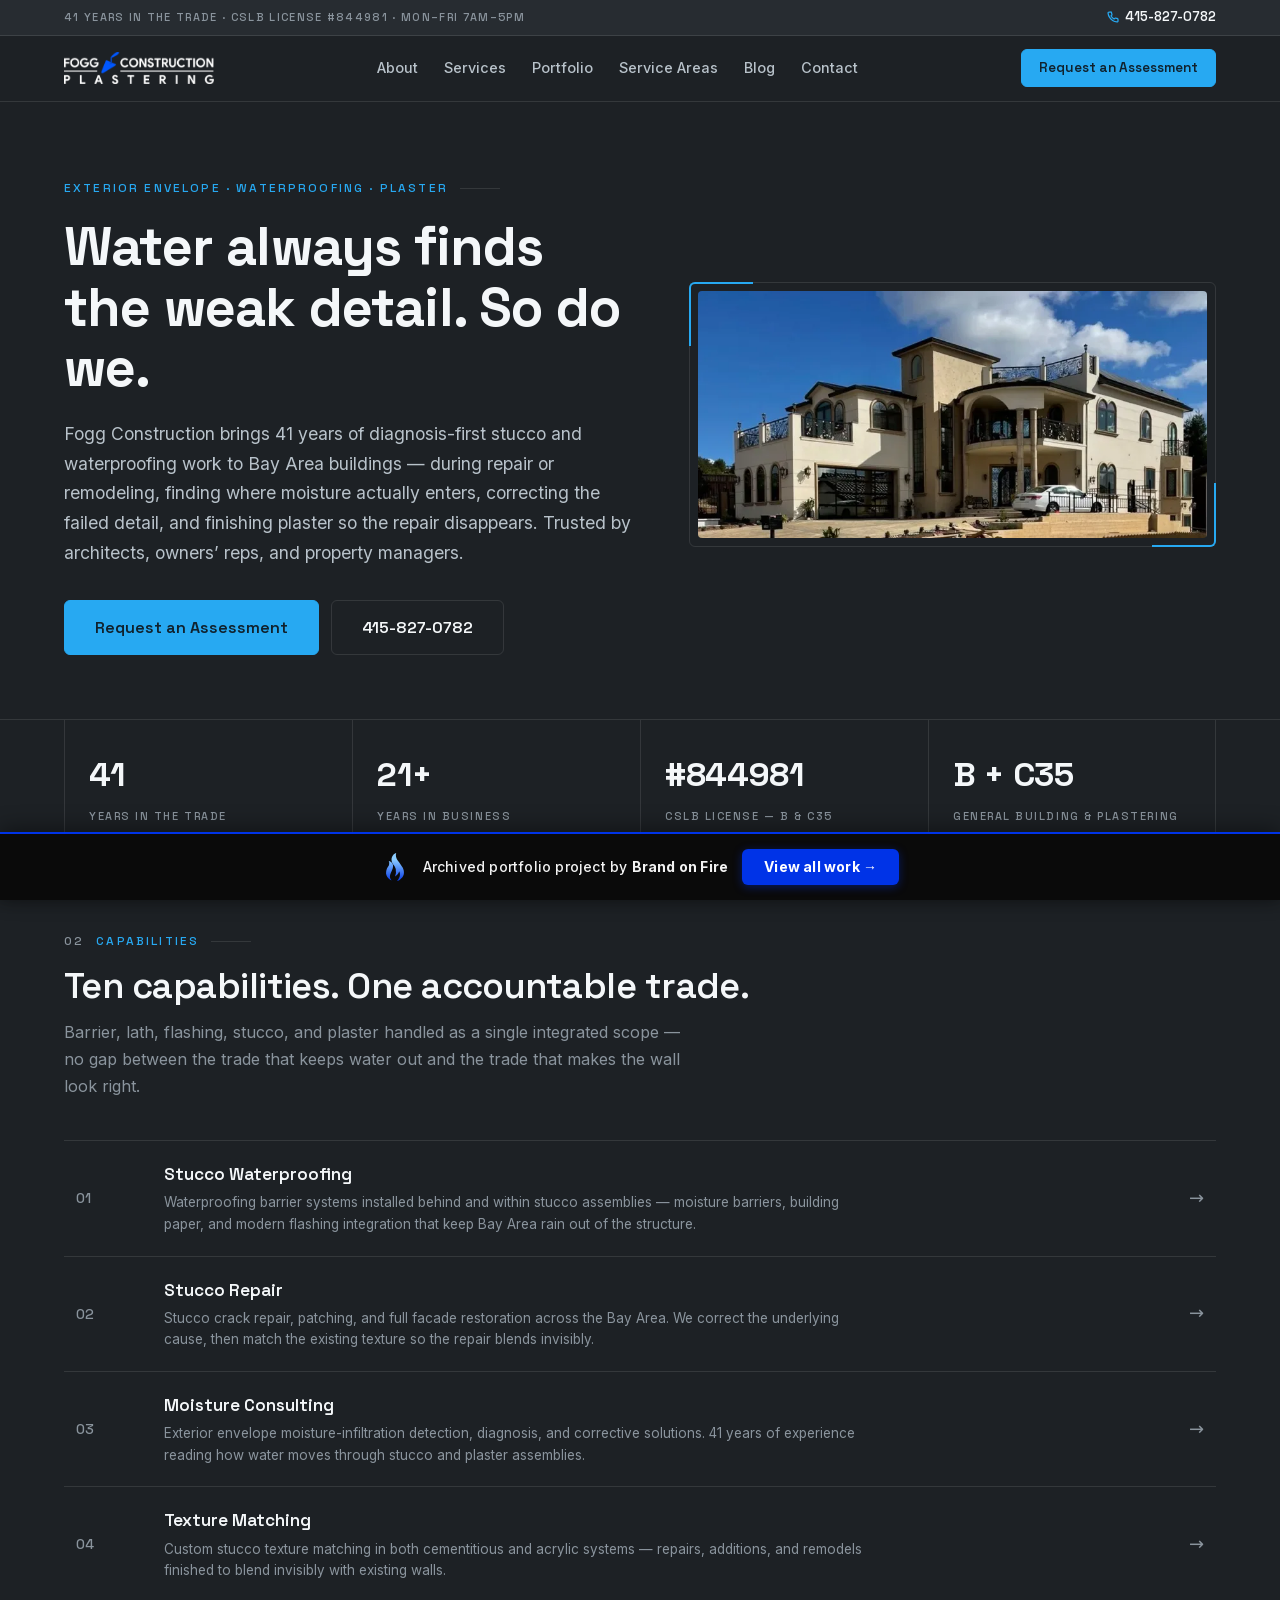
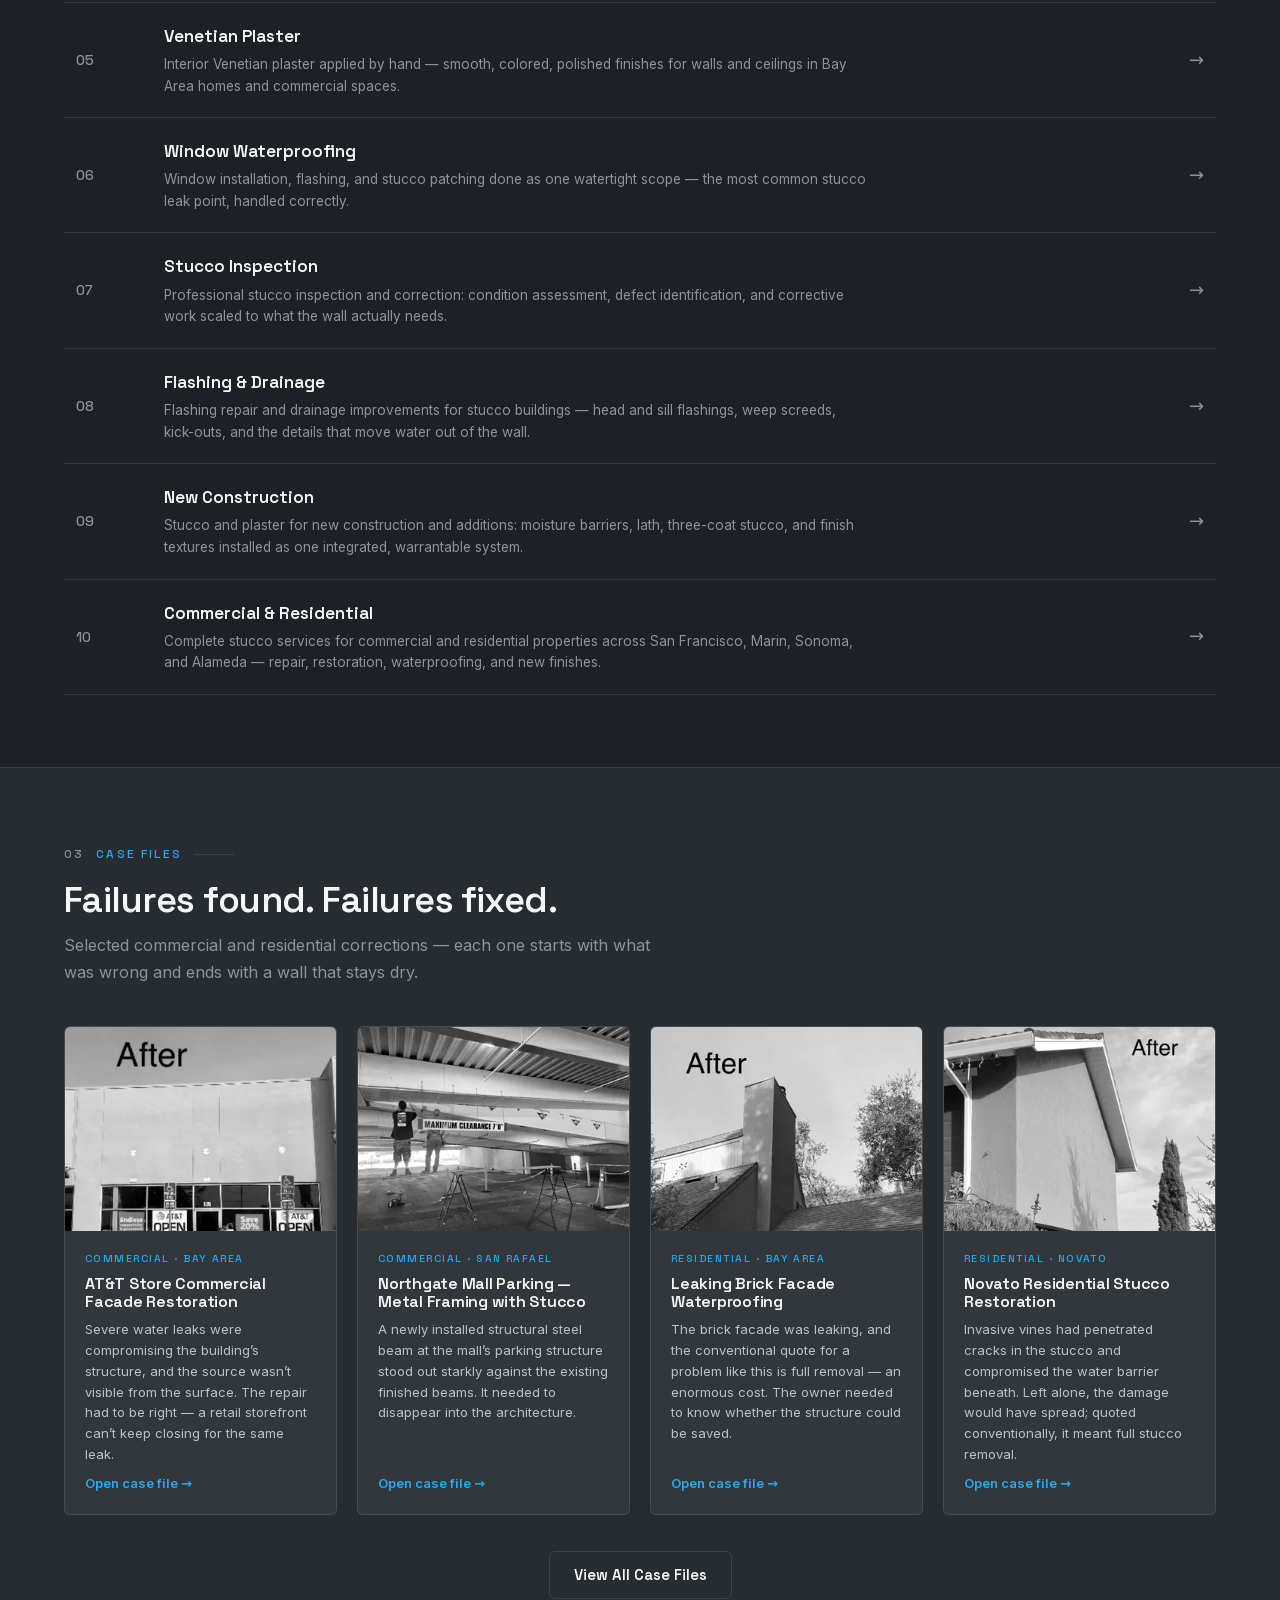
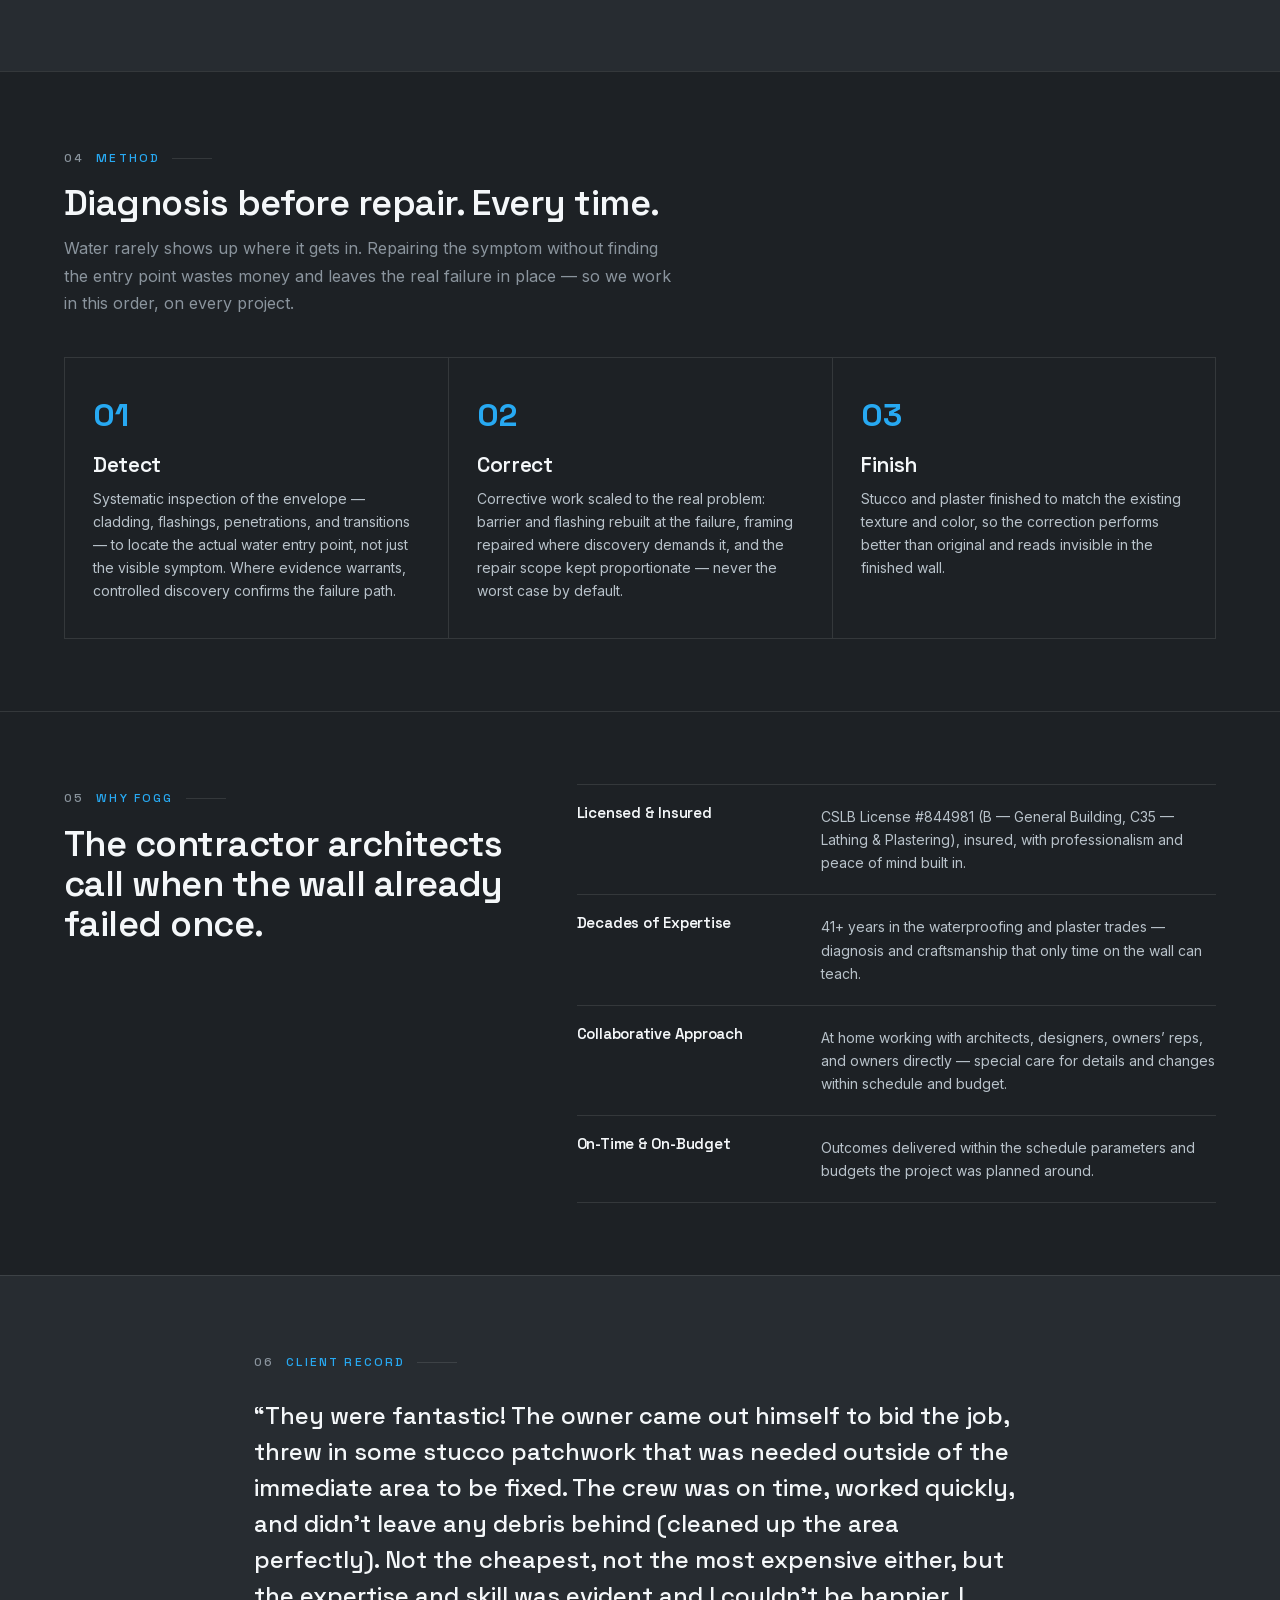
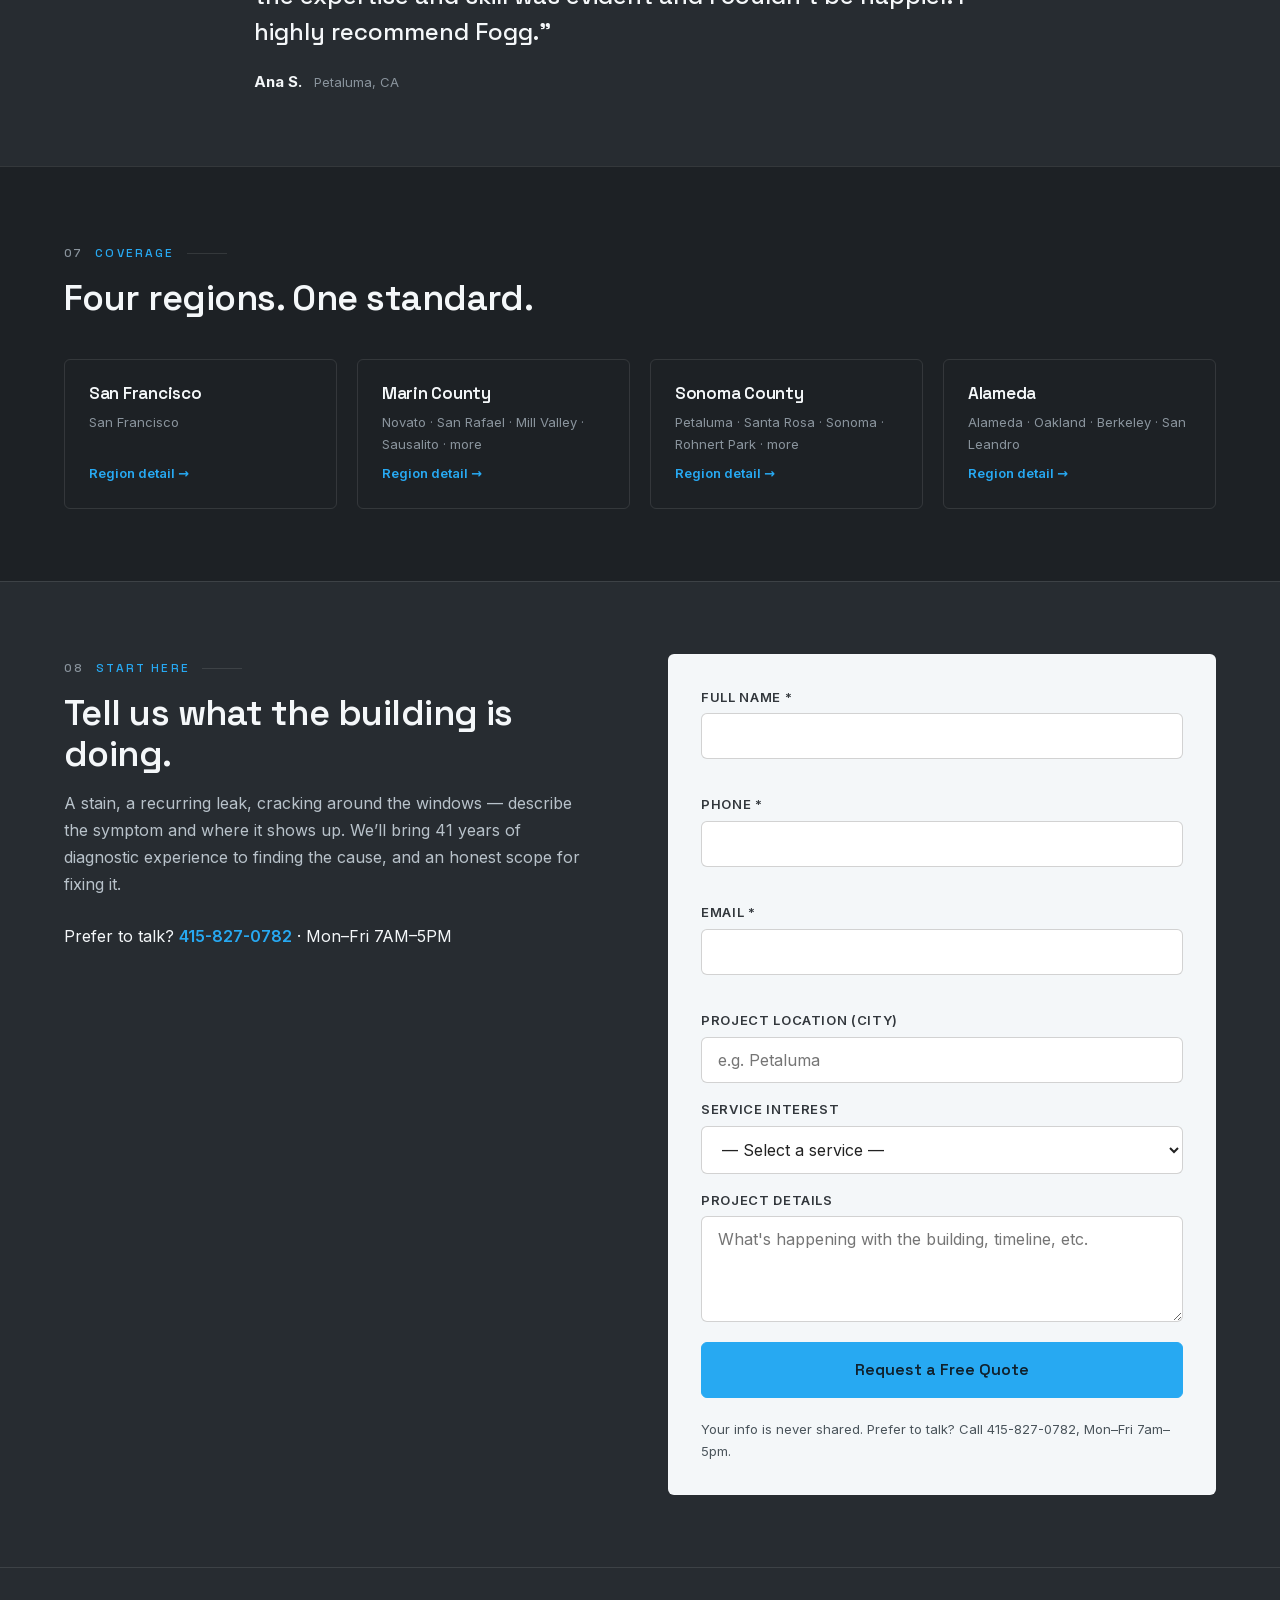
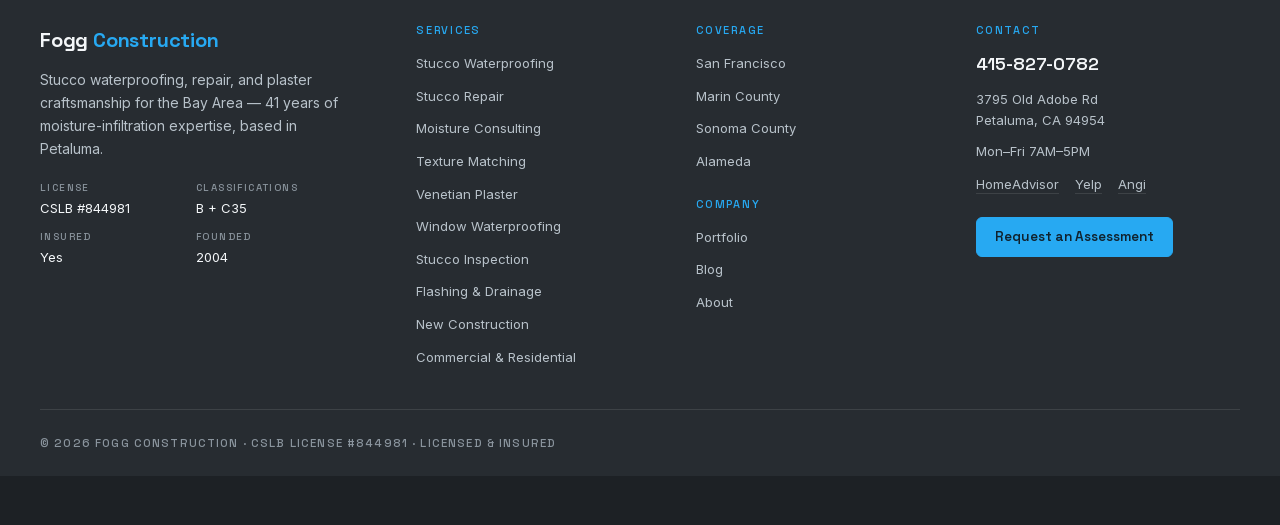
==== commit 26722f5e: "Portfolio bar: brandonfire.com theme — flame icon, electric-blue accent, taller, larger button" ====
--- a/index.html
+++ b/index.html
@@ -1 +1 @@
-<!doctype html><html lang="en" data-bofp="0"><head><meta charset="utf-8"><meta name="viewport" content="width=device-width,initial-scale=1"><title>Stucco Waterproofing &amp; Moisture Experts | Fogg Construction</title><meta name="description" content="Diagnosis-first stucco waterproofing, repair &amp; plaster for SF, Marin, Sonoma &amp; Alameda. 41 years of envelope expertise. CSLB #844981. Call 415-827-0782."><link rel="canonical" href="/"><meta name="robots" content="index, follow, max-image-preview:large, max-snippet:-1, max-video-preview:-1"><meta property="og:type" content="website"><meta property="og:title" content="Stucco Waterproofing &amp; Moisture Experts | Fogg Construction"><meta property="og:description" content="Diagnosis-first stucco waterproofing, repair &amp; plaster for SF, Marin, Sonoma &amp; Alameda. 41 years of envelope expertise. CSLB #844981. Call 415-827-0782."><meta property="og:url" content="/"><meta property="og:site_name" content="Fogg Construction"><meta property="og:image" content="/assets/images/og-default.jpg"><meta property="og:locale" content="en_US"><meta name="twitter:card" content="summary_large_image"><meta name="twitter:title" content="Stucco Waterproofing &amp; Moisture Experts | Fogg Construction"><meta name="twitter:description" content="Diagnosis-first stucco waterproofing, repair &amp; plaster for SF, Marin, Sonoma &amp; Alameda. 41 years of envelope expertise. CSLB #844981. Call 415-827-0782."><meta name="twitter:image" content="/assets/images/og-default.jpg"><meta name="geo.region" content="US-CA"><meta name="geo.placename" content="Petaluma, Sonoma County, CA"><meta name="geo.position" content="38.253215;-122.567448"><meta name="ICBM" content="38.253215, -122.567448"><link rel="icon" type="image/svg+xml" href="/favicon.svg"><link rel="icon" type="image/png" href="/favicon.png"><link rel="apple-touch-icon" href="/favicon.png"><link rel="manifest" href="/manifest.json"><meta name="theme-color" content="#32373c"><link rel="stylesheet" href="style.css"><style>[data-bofp="0"]{background-color:#1d2125!important}[data-bofp="1"]{background-color:#1d2125!important;color:#b8c2ca!important}[data-bofp="2"]{background-color:#1d2125!important;color:#b8c2ca!important}[data-bofp="3"]{background-color:#1d2125!important;color:#b8c2ca!important}[data-bofp="4"]{background-color:#272c31!important;color:#b8c2ca!important}[data-bofp="5"]{background-color:#272c31!important;color:#b8c2ca!important}[data-bofp="6"]{background-color:#272c31!important;color:#b8c2ca!important}[data-bofp="7"]{background-color:#272c31!important;color:#b8c2ca!important}</style><meta name="robots" content="noindex, nofollow"></head> <body data-bofp="1"> <a class="sr-only" href="#content">Skip to content</a> <header class="hb" id="hb" data-astro-cid-hc4cwfqd="" data-bofp="2"> <div class="hb-util" data-astro-cid-hc4cwfqd=""> <div class="hb-util-inner" data-astro-cid-hc4cwfqd=""> <p class="hb-util-meta" data-astro-cid-hc4cwfqd="">41 Years in the Trade · CSLB License #844981 · Mon–Fri 7AM–5PM</p> <a class="hb-util-phone" href="tel:+14158270782" data-astro-cid-hc4cwfqd=""> <svg width="12" height="12" viewBox="0 0 24 24" fill="none" stroke="currentColor" stroke-width="2.5" aria-hidden="true" data-astro-cid-hc4cwfqd=""><path d="M22 16.92v3a2 2 0 0 1-2.18 2 19.79 19.79 0 0 1-8.63-3.07 19.5 19.5 0 0 1-6-6 19.79 19.79 0 0 1-3.07-8.67A2 2 0 0 1 4.11 2h3a2 2 0 0 1 2 1.72 12.84 12.84 0 0 0 .7 2.81 2 2 0 0 1-.45 2.11L8.09 9.91a16 16 0 0 0 6 6l1.27-1.27a2 2 0 0 1 2.11-.45 12.84 12.84 0 0 0 2.81.7A2 2 0 0 1 22 16.92z" data-astro-cid-hc4cwfqd=""></path></svg> 415-827-0782 </a> </div> </div> <div class="hb-main" data-astro-cid-hc4cwfqd="" data-bofp="3"> <div class="hb-inner" data-astro-cid-hc4cwfqd=""> <a href="index.html" class="hb-logo" aria-label="Fogg Construction — home" data-astro-cid-hc4cwfqd=""> <img src="_a/aed684697bbf.svg" alt="Fogg Construction" width="150" height="32" data-astro-cid-hc4cwfqd="" decoding="sync"> </a> <nav class="hb-nav" aria-label="Primary" data-astro-cid-hc4cwfqd=""> <a href="about/index.html" class="" data-astro-cid-hc4cwfqd="">About</a><a href="services/index.html" class="" data-astro-cid-hc4cwfqd="">Services</a><a href="portfolio/index.html" class="" data-astro-cid-hc4cwfqd="">Portfolio</a><a href="service-areas/index.html" class="" data-astro-cid-hc4cwfqd="">Service Areas</a><a href="blog/index.html" class="" data-astro-cid-hc4cwfqd="">Blog</a><a href="contact/index.html" class="" data-astro-cid-hc4cwfqd="">Contact</a> </nav> <a href="contact/index.html" class="hb-cta b-btn b-btn--primary" data-astro-cid-hc4cwfqd="">Request an Assessment</a> <button class="hb-burger" id="hb-burger" aria-expanded="false" aria-controls="hb-mobile" aria-label="Open menu" data-astro-cid-hc4cwfqd=""> <span data-astro-cid-hc4cwfqd=""></span><span data-astro-cid-hc4cwfqd=""></span><span data-astro-cid-hc4cwfqd=""></span> </button> </div> </div> <nav class="hb-mobile" id="hb-mobile" hidden="" aria-label="Mobile" data-astro-cid-hc4cwfqd=""> <a href="index.html" data-astro-cid-hc4cwfqd="">Home</a> <a href="about/index.html" data-astro-cid-hc4cwfqd="">About</a> <a href="services/index.html" data-astro-cid-hc4cwfqd="">Services</a> <a class="hb-mobile-sub" href="services/stucco-waterproofing-moisture-barrier/index.html" data-astro-cid-hc4cwfqd="">· Stucco Waterproofing</a><a class="hb-mobile-sub" href="services/stucco-repair-restoration/index.html" data-astro-cid-hc4cwfqd="">· Stucco Repair</a><a class="hb-mobile-sub" href="services/moisture-infiltration-consulting/index.html" data-astro-cid-hc4cwfqd="">· Moisture Consulting</a><a class="hb-mobile-sub" href="services/custom-stucco-texture-matching/index.html" data-astro-cid-hc4cwfqd="">· Texture Matching</a><a class="hb-mobile-sub" href="services/venetian-plaster/index.html" data-astro-cid-hc4cwfqd="">· Venetian Plaster</a><a class="hb-mobile-sub" href="services/window-installation-waterproofing/index.html" data-astro-cid-hc4cwfqd="">· Window Waterproofing</a><a class="hb-mobile-sub" href="#" data-astro-cid-hc4cwfqd="">· Stucco Inspection</a><a class="hb-mobile-sub" href="#" data-astro-cid-hc4cwfqd="">· Flashing &amp; Drainage</a><a class="hb-mobile-sub" href="#" data-astro-cid-hc4cwfqd="">· New Construction</a><a class="hb-mobile-sub" href="#" data-astro-cid-hc4cwfqd="">· Commercial &amp; Residential</a> <a href="portfolio/index.html" data-astro-cid-hc4cwfqd="">Portfolio</a> <a href="service-areas/index.html" data-astro-cid-hc4cwfqd="">Service Areas</a> <a href="blog/index.html" data-astro-cid-hc4cwfqd="">Blog</a> <a href="contact/index.html" data-astro-cid-hc4cwfqd="">Contact</a> <a class="hb-mobile-cta" href="contact/index.html" data-astro-cid-hc4cwfqd="">Request an Assessment</a> <a class="hb-mobile-call" href="tel:+14158270782" data-astro-cid-hc4cwfqd="">Call 415-827-0782</a> </nav> </header> <main id="content"> <section class="hm-hero" data-astro-cid-j7pv25f6=""> <div class="b-container hm-hero-grid" data-astro-cid-j7pv25f6=""> <div class="hm-hero-text" data-astro-cid-j7pv25f6=""> <span class="b-label" data-astro-cid-j7pv25f6="">Exterior Envelope · Waterproofing · Plaster</span> <h1 data-astro-cid-j7pv25f6="">Water always finds the weak detail. So do we.</h1> <p class="hm-hero-lede" data-astro-cid-j7pv25f6=""> Fogg Construction brings 41 years of diagnosis-first stucco and waterproofing work to Bay Area buildings — during repair or remodeling, finding where moisture actually enters, correcting the failed detail, and finishing plaster so the repair disappears. Trusted by architects, owners’ reps, and property managers. </p> <div class="hm-hero-actions" data-astro-cid-j7pv25f6=""> <a href="contact/index.html" class="b-btn b-btn--primary b-btn--lg" data-astro-cid-j7pv25f6="">Request an Assessment</a> <a href="tel:+14158270782" class="b-btn b-btn--ghost b-btn--lg" data-astro-cid-j7pv25f6="">415-827-0782</a> </div> </div> <figure class="hm-hero-visual" data-astro-cid-j7pv25f6=""> <img src="_a/d2204d99c051.webp" alt="Completed Mediterranean-style estate with custom stucco finish and wrought-iron balconies — new construction stucco in Santa Rosa" fetchpriority="high" data-astro-cid-j7pv25f6="true" decoding="sync" width="1200" height="584"> </figure> </div> </section> <section class="hm-creds" aria-label="Credentials" data-astro-cid-j7pv25f6=""> <div class="b-container hm-creds-grid" data-astro-cid-j7pv25f6=""> <div class="hm-cred" data-astro-cid-j7pv25f6=""> <span class="hm-cred-stat" data-astro-cid-j7pv25f6="">41</span> <span class="hm-cred-label" data-astro-cid-j7pv25f6="">Years in the trade</span> </div><div class="hm-cred" data-astro-cid-j7pv25f6=""> <span class="hm-cred-stat" data-astro-cid-j7pv25f6="">21+</span> <span class="hm-cred-label" data-astro-cid-j7pv25f6="">Years in business</span> </div><div class="hm-cred" data-astro-cid-j7pv25f6=""> <span class="hm-cred-stat" data-astro-cid-j7pv25f6="">#844981</span> <span class="hm-cred-label" data-astro-cid-j7pv25f6="">CSLB License — B &amp; C35</span> </div><div class="hm-cred" data-astro-cid-j7pv25f6=""> <span class="hm-cred-stat" data-astro-cid-j7pv25f6="">B + C35</span> <span class="hm-cred-label" data-astro-cid-j7pv25f6="">General Building &amp; Plastering</span> </div> </div> </section> <section class="b-section b-section--line" data-astro-cid-j7pv25f6=""> <div class="b-container" data-astro-cid-j7pv25f6=""> <div class="b-sec-head" data-astro-cid-j7pv25f6=""> <span class="b-label" data-astro-cid-j7pv25f6=""><span class="b-label-num" data-astro-cid-j7pv25f6="">02</span> Capabilities</span> <h2 data-astro-cid-j7pv25f6="">Ten capabilities. One accountable trade.</h2> <p data-astro-cid-j7pv25f6="">Barrier, lath, flashing, stucco, and plaster handled as a single integrated scope — no gap between the trade that keeps water out and the trade that makes the wall look right.</p> </div> <ol class="hm-caps" data-astro-cid-j7pv25f6=""> <li data-astro-cid-j7pv25f6=""> <a class="hm-cap" href="services/stucco-waterproofing-moisture-barrier/index.html" data-astro-cid-j7pv25f6=""> <span class="hm-cap-num" data-astro-cid-j7pv25f6="">01</span> <span class="hm-cap-body" data-astro-cid-j7pv25f6=""> <span class="hm-cap-name" data-astro-cid-j7pv25f6="">Stucco Waterproofing</span> <span class="hm-cap-desc" data-astro-cid-j7pv25f6="">Waterproofing barrier systems installed behind and within stucco assemblies — moisture barriers, building paper, and modern flashing integration that keep Bay Area rain out of the structure.</span> </span> <span class="hm-cap-arrow" aria-hidden="true" data-astro-cid-j7pv25f6="">→</span> </a> </li><li data-astro-cid-j7pv25f6=""> <a class="hm-cap" href="services/stucco-repair-restoration/index.html" data-astro-cid-j7pv25f6=""> <span class="hm-cap-num" data-astro-cid-j7pv25f6="">02</span> <span class="hm-cap-body" data-astro-cid-j7pv25f6=""> <span class="hm-cap-name" data-astro-cid-j7pv25f6="">Stucco Repair</span> <span class="hm-cap-desc" data-astro-cid-j7pv25f6="">Stucco crack repair, patching, and full facade restoration across the Bay Area. We correct the underlying cause, then match the existing texture so the repair blends invisibly.</span> </span> <span class="hm-cap-arrow" aria-hidden="true" data-astro-cid-j7pv25f6="">→</span> </a> </li><li data-astro-cid-j7pv25f6=""> <a class="hm-cap" href="services/moisture-infiltration-consulting/index.html" data-astro-cid-j7pv25f6=""> <span class="hm-cap-num" data-astro-cid-j7pv25f6="">03</span> <span class="hm-cap-body" data-astro-cid-j7pv25f6=""> <span class="hm-cap-name" data-astro-cid-j7pv25f6="">Moisture Consulting</span> <span class="hm-cap-desc" data-astro-cid-j7pv25f6="">Exterior envelope moisture-infiltration detection, diagnosis, and corrective solutions. 41 years of experience reading how water moves through stucco and plaster assemblies.</span> </span> <span class="hm-cap-arrow" aria-hidden="true" data-astro-cid-j7pv25f6="">→</span> </a> </li><li data-astro-cid-j7pv25f6=""> <a class="hm-cap" href="services/custom-stucco-texture-matching/index.html" data-astro-cid-j7pv25f6=""> <span class="hm-cap-num" data-astro-cid-j7pv25f6="">04</span> <span class="hm-cap-body" data-astro-cid-j7pv25f6=""> <span class="hm-cap-name" data-astro-cid-j7pv25f6="">Texture Matching</span> <span class="hm-cap-desc" data-astro-cid-j7pv25f6="">Custom stucco texture matching in both cementitious and acrylic systems — repairs, additions, and remodels finished to blend invisibly with existing walls.</span> </span> <span class="hm-cap-arrow" aria-hidden="true" data-astro-cid-j7pv25f6="">→</span> </a> </li><li data-astro-cid-j7pv25f6=""> <a class="hm-cap" href="services/venetian-plaster/index.html" data-astro-cid-j7pv25f6=""> <span class="hm-cap-num" data-astro-cid-j7pv25f6="">05</span> <span class="hm-cap-body" data-astro-cid-j7pv25f6=""> <span class="hm-cap-name" data-astro-cid-j7pv25f6="">Venetian Plaster</span> <span class="hm-cap-desc" data-astro-cid-j7pv25f6="">Interior Venetian plaster applied by hand — smooth, colored, polished finishes for walls and ceilings in Bay Area homes and commercial spaces.</span> </span> <span class="hm-cap-arrow" aria-hidden="true" data-astro-cid-j7pv25f6="">→</span> </a> </li><li data-astro-cid-j7pv25f6=""> <a class="hm-cap" href="services/window-installation-waterproofing/index.html" data-astro-cid-j7pv25f6=""> <span class="hm-cap-num" data-astro-cid-j7pv25f6="">06</span> <span class="hm-cap-body" data-astro-cid-j7pv25f6=""> <span class="hm-cap-name" data-astro-cid-j7pv25f6="">Window Waterproofing</span> <span class="hm-cap-desc" data-astro-cid-j7pv25f6="">Window installation, flashing, and stucco patching done as one watertight scope — the most common stucco leak point, handled correctly.</span> </span> <span class="hm-cap-arrow" aria-hidden="true" data-astro-cid-j7pv25f6="">→</span> </a> </li><li data-astro-cid-j7pv25f6=""> <a class="hm-cap" href="#" data-astro-cid-j7pv25f6=""> <span class="hm-cap-num" data-astro-cid-j7pv25f6="">07</span> <span class="hm-cap-body" data-astro-cid-j7pv25f6=""> <span class="hm-cap-name" data-astro-cid-j7pv25f6="">Stucco Inspection</span> <span class="hm-cap-desc" data-astro-cid-j7pv25f6="">Professional stucco inspection and correction: condition assessment, defect identification, and corrective work scaled to what the wall actually needs.</span> </span> <span class="hm-cap-arrow" aria-hidden="true" data-astro-cid-j7pv25f6="">→</span> </a> </li><li data-astro-cid-j7pv25f6=""> <a class="hm-cap" href="#" data-astro-cid-j7pv25f6=""> <span class="hm-cap-num" data-astro-cid-j7pv25f6="">08</span> <span class="hm-cap-body" data-astro-cid-j7pv25f6=""> <span class="hm-cap-name" data-astro-cid-j7pv25f6="">Flashing &amp; Drainage</span> <span class="hm-cap-desc" data-astro-cid-j7pv25f6="">Flashing repair and drainage improvements for stucco buildings — head and sill flashings, weep screeds, kick-outs, and the details that move water out of the wall.</span> </span> <span class="hm-cap-arrow" aria-hidden="true" data-astro-cid-j7pv25f6="">→</span> </a> </li><li data-astro-cid-j7pv25f6=""> <a class="hm-cap" href="#" data-astro-cid-j7pv25f6=""> <span class="hm-cap-num" data-astro-cid-j7pv25f6="">09</span> <span class="hm-cap-body" data-astro-cid-j7pv25f6=""> <span class="hm-cap-name" data-astro-cid-j7pv25f6="">New Construction</span> <span class="hm-cap-desc" data-astro-cid-j7pv25f6="">Stucco and plaster for new construction and additions: moisture barriers, lath, three-coat stucco, and finish textures installed as one integrated, warrantable system.</span> </span> <span class="hm-cap-arrow" aria-hidden="true" data-astro-cid-j7pv25f6="">→</span> </a> </li><li data-astro-cid-j7pv25f6=""> <a class="hm-cap" href="#" data-astro-cid-j7pv25f6=""> <span class="hm-cap-num" data-astro-cid-j7pv25f6="">10</span> <span class="hm-cap-body" data-astro-cid-j7pv25f6=""> <span class="hm-cap-name" data-astro-cid-j7pv25f6="">Commercial &amp; Residential</span> <span class="hm-cap-desc" data-astro-cid-j7pv25f6="">Complete stucco services for commercial and residential properties across San Francisco, Marin, Sonoma, and Alameda — repair, restoration, waterproofing, and new finishes.</span> </span> <span class="hm-cap-arrow" aria-hidden="true" data-astro-cid-j7pv25f6="">→</span> </a> </li> </ol> </div> </section> <section class="b-section b-section--line b-section--panel" data-astro-cid-j7pv25f6="" data-bofp="4"> <div class="b-container" data-astro-cid-j7pv25f6=""> <div class="b-sec-head" data-astro-cid-j7pv25f6=""> <span class="b-label" data-astro-cid-j7pv25f6=""><span class="b-label-num" data-astro-cid-j7pv25f6="">03</span> Case Files</span> <h2 data-astro-cid-j7pv25f6="">Failures found. Failures fixed.</h2> <p data-astro-cid-j7pv25f6="">Selected commercial and residential corrections — each one starts with what was wrong and ends with a wall that stays dry.</p> </div> <div class="hm-cases" data-astro-cid-j7pv25f6=""> <a class="hm-case b-mono" href="#" data-astro-cid-j7pv25f6=""> <div class="hm-case-img" data-astro-cid-j7pv25f6=""> <img src="_a/33117bf4c5e7.webp" alt="Completed stucco facade at the AT&amp;T store (after) — commercial stucco repair in the Bay Area" data-astro-cid-j7pv25f6="true" decoding="sync" width="750" height="800"> </div> <div class="hm-case-body" data-astro-cid-j7pv25f6=""> <span class="hm-case-tag" data-astro-cid-j7pv25f6="">Commercial · Bay Area</span> <h3 data-astro-cid-j7pv25f6="">AT&amp;T Store Commercial Facade Restoration</h3> <p data-astro-cid-j7pv25f6="">Severe water leaks were compromising the building’s structure, and the source wasn’t visible from the surface. The repair had to be right — a retail storefront can’t keep closing for the same leak.</p> <span class="b-link" data-astro-cid-j7pv25f6="">Open case file →</span> </div> </a><a class="hm-case b-mono" href="#" data-astro-cid-j7pv25f6=""> <div class="hm-case-img" data-astro-cid-j7pv25f6=""> <img src="_a/c0bd535c3443.webp" alt="Finished stucco-clad beam in the Northgate Mall parking structure (after) — commercial stucco" data-astro-cid-j7pv25f6="true" decoding="sync" width="4032" height="3024"> </div> <div class="hm-case-body" data-astro-cid-j7pv25f6=""> <span class="hm-case-tag" data-astro-cid-j7pv25f6="">Commercial · San Rafael</span> <h3 data-astro-cid-j7pv25f6="">Northgate Mall Parking — Metal Framing with Stucco</h3> <p data-astro-cid-j7pv25f6="">A newly installed structural steel beam at the mall’s parking structure stood out starkly against the existing finished beams. It needed to disappear into the architecture.</p> <span class="b-link" data-astro-cid-j7pv25f6="">Open case file →</span> </div> </a><a class="hm-case b-mono" href="#" data-astro-cid-j7pv25f6=""> <div class="hm-case-img" data-astro-cid-j7pv25f6=""> <img src="_a/21e93159b4f8.webp" alt="Chimney re-clad in smooth stucco matched to the home's siding color (after) — brick facade waterproofing" data-astro-cid-j7pv25f6="true" decoding="sync" width="725" height="1265"> </div> <div class="hm-case-body" data-astro-cid-j7pv25f6=""> <span class="hm-case-tag" data-astro-cid-j7pv25f6="">Residential · Bay Area</span> <h3 data-astro-cid-j7pv25f6="">Leaking Brick Facade Waterproofing</h3> <p data-astro-cid-j7pv25f6="">The brick facade was leaking, and the conventional quote for a problem like this is full removal — an enormous cost. The owner needed to know whether the structure could be saved.</p> <span class="b-link" data-astro-cid-j7pv25f6="">Open case file →</span> </div> </a><a class="hm-case b-mono" href="#" data-astro-cid-j7pv25f6=""> <div class="hm-case-img" data-astro-cid-j7pv25f6=""> <img src="_a/7bade37c5be9.webp" alt="Restored wall with a smooth new stucco finish on a hillside home (after) — stucco restoration in Novato" data-astro-cid-j7pv25f6="true" decoding="sync" width="750" height="1041"> </div> <div class="hm-case-body" data-astro-cid-j7pv25f6=""> <span class="hm-case-tag" data-astro-cid-j7pv25f6="">Residential · Novato</span> <h3 data-astro-cid-j7pv25f6="">Novato Residential Stucco Restoration</h3> <p data-astro-cid-j7pv25f6="">Invasive vines had penetrated cracks in the stucco and compromised the water barrier beneath. Left alone, the damage would have spread; quoted conventionally, it meant full stucco removal.</p> <span class="b-link" data-astro-cid-j7pv25f6="">Open case file →</span> </div> </a> </div> <div class="hm-more" data-astro-cid-j7pv25f6=""> <a href="portfolio/index.html" class="b-btn b-btn--ghost" data-astro-cid-j7pv25f6="">View All Case Files</a> </div> </div> </section> <section class="b-section b-section--line" data-astro-cid-j7pv25f6=""> <div class="b-container" data-astro-cid-j7pv25f6=""> <div class="b-sec-head" data-astro-cid-j7pv25f6=""> <span class="b-label" data-astro-cid-j7pv25f6=""><span class="b-label-num" data-astro-cid-j7pv25f6="">04</span> Method</span> <h2 data-astro-cid-j7pv25f6="">Diagnosis before repair. Every time.</h2> <p data-astro-cid-j7pv25f6="">Water rarely shows up where it gets in. Repairing the symptom without finding the entry point wastes money and leaves the real failure in place — so we work in this order, on every project.</p> </div> <div class="hm-method" data-astro-cid-j7pv25f6=""> <article class="hm-step" data-astro-cid-j7pv25f6=""> <span class="hm-step-num" data-astro-cid-j7pv25f6="">01</span> <h3 data-astro-cid-j7pv25f6="">Detect</h3> <p data-astro-cid-j7pv25f6="">Systematic inspection of the envelope — cladding, flashings, penetrations, and transitions — to locate the actual water entry point, not just the visible symptom. Where evidence warrants, controlled discovery confirms the failure path.</p> </article><article class="hm-step" data-astro-cid-j7pv25f6=""> <span class="hm-step-num" data-astro-cid-j7pv25f6="">02</span> <h3 data-astro-cid-j7pv25f6="">Correct</h3> <p data-astro-cid-j7pv25f6="">Corrective work scaled to the real problem: barrier and flashing rebuilt at the failure, framing repaired where discovery demands it, and the repair scope kept proportionate — never the worst case by default.</p> </article><article class="hm-step" data-astro-cid-j7pv25f6=""> <span class="hm-step-num" data-astro-cid-j7pv25f6="">03</span> <h3 data-astro-cid-j7pv25f6="">Finish</h3> <p data-astro-cid-j7pv25f6="">Stucco and plaster finished to match the existing texture and color, so the correction performs better than original and reads invisible in the finished wall.</p> </article> </div> </div> </section> <section class="b-section b-section--line" data-astro-cid-j7pv25f6=""> <div class="b-container hm-why-grid" data-astro-cid-j7pv25f6=""> <div class="hm-why-intro" data-astro-cid-j7pv25f6=""> <span class="b-label" data-astro-cid-j7pv25f6=""><span class="b-label-num" data-astro-cid-j7pv25f6="">05</span> Why Fogg</span> <h2 data-astro-cid-j7pv25f6="">The contractor architects call when the wall already failed once.</h2> </div> <div class="hm-why-rows" data-astro-cid-j7pv25f6=""> <div class="hm-why-row" data-astro-cid-j7pv25f6=""> <h3 data-astro-cid-j7pv25f6="">Licensed &amp; Insured</h3> <p data-astro-cid-j7pv25f6="">CSLB License #844981 (B — General Building, C35 — Lathing &amp; Plastering), insured, with professionalism and peace of mind built in.</p> </div><div class="hm-why-row" data-astro-cid-j7pv25f6=""> <h3 data-astro-cid-j7pv25f6="">Decades of Expertise</h3> <p data-astro-cid-j7pv25f6="">41+ years in the waterproofing and plaster trades — diagnosis and craftsmanship that only time on the wall can teach.</p> </div><div class="hm-why-row" data-astro-cid-j7pv25f6=""> <h3 data-astro-cid-j7pv25f6="">Collaborative Approach</h3> <p data-astro-cid-j7pv25f6="">At home working with architects, designers, owners’ reps, and owners directly — special care for details and changes within schedule and budget.</p> </div><div class="hm-why-row" data-astro-cid-j7pv25f6=""> <h3 data-astro-cid-j7pv25f6="">On-Time &amp; On-Budget</h3> <p data-astro-cid-j7pv25f6="">Outcomes delivered within the schedule parameters and budgets the project was planned around.</p> </div> </div> </div> </section> <section class="b-section b-section--line b-section--panel" data-astro-cid-j7pv25f6="" data-bofp="5"> <div class="b-narrow" data-astro-cid-j7pv25f6=""> <span class="b-label" data-astro-cid-j7pv25f6=""><span class="b-label-num" data-astro-cid-j7pv25f6="">06</span> Client Record</span> <figure class="hm-quote" data-astro-cid-j7pv25f6=""> <blockquote data-astro-cid-j7pv25f6="">“They were fantastic! The owner came out himself to bid the job, threw in some stucco patchwork that was needed outside of the immediate area to be fixed. The crew was on time, worked quickly, and didn’t leave any debris behind (cleaned up the area perfectly). Not the cheapest, not the most expensive either, but the expertise and skill was evident and I couldn’t be happier. I highly recommend Fogg.”</blockquote> <figcaption data-astro-cid-j7pv25f6=""> <strong data-astro-cid-j7pv25f6="">Ana S.</strong> <span data-astro-cid-j7pv25f6="">Petaluma, CA</span> </figcaption> </figure> </div> </section> <section class="b-section b-section--line" data-astro-cid-j7pv25f6=""> <div class="b-container" data-astro-cid-j7pv25f6=""> <div class="b-sec-head" data-astro-cid-j7pv25f6=""> <span class="b-label" data-astro-cid-j7pv25f6=""><span class="b-label-num" data-astro-cid-j7pv25f6="">07</span> Coverage</span> <h2 data-astro-cid-j7pv25f6="">Four regions. One standard.</h2> </div> <div class="hm-regions" data-astro-cid-j7pv25f6=""> <a class="hm-region" href="#" data-astro-cid-j7pv25f6=""> <h3 data-astro-cid-j7pv25f6="">San Francisco</h3> <p data-astro-cid-j7pv25f6="">San Francisco</p> <span class="b-link" data-astro-cid-j7pv25f6="">Region detail →</span> </a><a class="hm-region" href="#" data-astro-cid-j7pv25f6=""> <h3 data-astro-cid-j7pv25f6="">Marin County</h3> <p data-astro-cid-j7pv25f6="">Novato · San Rafael · Mill Valley · Sausalito · more</p> <span class="b-link" data-astro-cid-j7pv25f6="">Region detail →</span> </a><a class="hm-region" href="#" data-astro-cid-j7pv25f6=""> <h3 data-astro-cid-j7pv25f6="">Sonoma County</h3> <p data-astro-cid-j7pv25f6="">Petaluma · Santa Rosa · Sonoma · Rohnert Park · more</p> <span class="b-link" data-astro-cid-j7pv25f6="">Region detail →</span> </a><a class="hm-region" href="#" data-astro-cid-j7pv25f6=""> <h3 data-astro-cid-j7pv25f6="">Alameda</h3> <p data-astro-cid-j7pv25f6="">Alameda · Oakland · Berkeley · San Leandro</p> <span class="b-link" data-astro-cid-j7pv25f6="">Region detail →</span> </a> </div> </div> </section> <section class="b-section b-section--line b-section--panel" id="assessment" data-astro-cid-j7pv25f6="" data-bofp="6"> <div class="b-container hm-cta-grid" data-astro-cid-j7pv25f6=""> <div class="hm-cta-text" data-astro-cid-j7pv25f6=""> <span class="b-label" data-astro-cid-j7pv25f6=""><span class="b-label-num" data-astro-cid-j7pv25f6="">08</span> Start Here</span> <h2 data-astro-cid-j7pv25f6="">Tell us what the building is doing.</h2> <p data-astro-cid-j7pv25f6=""> A stain, a recurring leak, cracking around the windows — describe the symptom and where it shows up. We’ll bring 41 years of diagnostic experience to finding the cause, and an honest scope for fixing it. </p> <p class="hm-cta-direct" data-astro-cid-j7pv25f6=""> Prefer to talk? <a class="b-link" href="tel:+14158270782" data-astro-cid-j7pv25f6="">415-827-0782</a> · Mon–Fri 7AM–5PM </p> </div> <div class="b-form-card" data-astro-cid-j7pv25f6=""> <form class="contact-form contact-form--compact" id="contact-form" name="contact" netlify-honeypot="bot-field" method="POST" action="/api/contact" novalidate="" data-astro-cid-6vgcpqee=""> <p class="hp" data-astro-cid-6vgcpqee=""><label data-astro-cid-6vgcpqee="">Don't fill this out: <input name="bot-field" tabindex="-1" autocomplete="off" data-astro-cid-6vgcpqee=""></label></p> <div class="form-grid" data-astro-cid-6vgcpqee=""> <label class="field" data-astro-cid-6vgcpqee=""> <span class="field__label" data-astro-cid-6vgcpqee="">Full name <abbr title="required" data-astro-cid-6vgcpqee="">*</abbr></span> <input type="text" name="name" required="" autocomplete="name" data-astro-cid-6vgcpqee=""> <span class="field__error" data-error-for="name" data-astro-cid-6vgcpqee=""></span> </label> <label class="field" data-astro-cid-6vgcpqee=""> <span class="field__label" data-astro-cid-6vgcpqee="">Phone <abbr title="required" data-astro-cid-6vgcpqee="">*</abbr></span> <input type="tel" name="phone" required="" autocomplete="tel" data-astro-cid-6vgcpqee=""> <span class="field__error" data-error-for="phone" data-astro-cid-6vgcpqee=""></span> </label> <label class="field field--full" data-astro-cid-6vgcpqee=""> <span class="field__label" data-astro-cid-6vgcpqee="">Email <abbr title="required" data-astro-cid-6vgcpqee="">*</abbr></span> <input type="email" name="email" required="" autocomplete="email" data-astro-cid-6vgcpqee=""> <span class="field__error" data-error-for="email" data-astro-cid-6vgcpqee=""></span> </label> <label class="field field--full" data-astro-cid-6vgcpqee=""> <span class="field__label" data-astro-cid-6vgcpqee="">Project location (city)</span> <input type="text" name="city" placeholder="e.g. Petaluma" autocomplete="address-level2" data-astro-cid-6vgcpqee=""> </label> <label class="field field--full" data-astro-cid-6vgcpqee=""> <span class="field__label" data-astro-cid-6vgcpqee="">Service interest</span> <select name="service" data-astro-cid-6vgcpqee=""> <option value="" data-astro-cid-6vgcpqee="">— Select a service —</option> <option value="stucco-waterproofing-moisture-barrier" data-astro-cid-6vgcpqee="">Stucco Waterproofing &amp; Moisture Barrier Systems</option><option value="stucco-repair-restoration" data-astro-cid-6vgcpqee="">Stucco Repair &amp; Restoration</option><option value="moisture-infiltration-consulting" data-astro-cid-6vgcpqee="">Exterior Envelope Moisture Infiltration Consulting</option><option value="custom-stucco-texture-matching" data-astro-cid-6vgcpqee="">Custom Stucco Texture Matching</option><option value="venetian-plaster" data-astro-cid-6vgcpqee="">Interior Venetian Plaster Applications</option><option value="window-installation-waterproofing" data-astro-cid-6vgcpqee="">Window Installation &amp; Waterproofing</option><option value="stucco-inspection-correction" data-astro-cid-6vgcpqee="">Stucco Inspection &amp; Correction</option><option value="flashing-drainage-improvements" data-astro-cid-6vgcpqee="">Flashing &amp; Drainage System Improvements</option><option value="new-construction-stucco-plaster" data-astro-cid-6vgcpqee="">New Construction Stucco &amp; Plaster Solutions</option><option value="commercial-residential-stucco" data-astro-cid-6vgcpqee="">Commercial &amp; Residential Stucco Services</option> <option value="other" data-astro-cid-6vgcpqee="">Not sure / other</option> </select> </label> <label class="field field--full" data-astro-cid-6vgcpqee=""> <span class="field__label" data-astro-cid-6vgcpqee="">Project details</span> <textarea name="message" rows="4" placeholder="What's happening with the building, timeline, etc." data-astro-cid-6vgcpqee=""></textarea> </label> </div> <button type="submit" class="btn btn--primary btn--lg" data-astro-cid-6vgcpqee="">Request a Free Quote</button> <p class="form-note" data-astro-cid-6vgcpqee="">Your info is never shared. Prefer to talk? Call 415-827-0782, Mon–Fri 7am–5pm.</p> </form> </div> </div> </section> </main> <footer class="fb" data-astro-cid-l6v3njuw=""> <div class="fb-main" data-astro-cid-l6v3njuw="" data-bofp="7"> <div class="fb-grid" data-astro-cid-l6v3njuw=""> <div class="fb-brand" data-astro-cid-l6v3njuw=""> <span class="fb-name" data-astro-cid-l6v3njuw="">Fogg <em data-astro-cid-l6v3njuw="">Construction</em></span> <p data-astro-cid-l6v3njuw="">Stucco waterproofing, repair, and plaster craftsmanship for the Bay Area — 41 years of moisture-infiltration expertise, based in Petaluma.</p> <dl class="fb-cred" data-astro-cid-l6v3njuw=""> <div data-astro-cid-l6v3njuw=""><dt data-astro-cid-l6v3njuw="">License</dt><dd data-astro-cid-l6v3njuw="">CSLB #844981</dd></div> <div data-astro-cid-l6v3njuw=""><dt data-astro-cid-l6v3njuw="">Classifications</dt><dd data-astro-cid-l6v3njuw="">B + C35</dd></div> <div data-astro-cid-l6v3njuw=""><dt data-astro-cid-l6v3njuw="">Insured</dt><dd data-astro-cid-l6v3njuw="">Yes</dd></div> <div data-astro-cid-l6v3njuw=""><dt data-astro-cid-l6v3njuw="">Founded</dt><dd data-astro-cid-l6v3njuw="">2004</dd></div> </dl> </div> <div class="fb-col" data-astro-cid-l6v3njuw=""> <h4 data-astro-cid-l6v3njuw="">Services</h4> <ul data-astro-cid-l6v3njuw=""> <li data-astro-cid-l6v3njuw=""><a href="services/stucco-waterproofing-moisture-barrier/index.html" data-astro-cid-l6v3njuw="">Stucco Waterproofing</a></li><li data-astro-cid-l6v3njuw=""><a href="services/stucco-repair-restoration/index.html" data-astro-cid-l6v3njuw="">Stucco Repair</a></li><li data-astro-cid-l6v3njuw=""><a href="services/moisture-infiltration-consulting/index.html" data-astro-cid-l6v3njuw="">Moisture Consulting</a></li><li data-astro-cid-l6v3njuw=""><a href="services/custom-stucco-texture-matching/index.html" data-astro-cid-l6v3njuw="">Texture Matching</a></li><li data-astro-cid-l6v3njuw=""><a href="services/venetian-plaster/index.html" data-astro-cid-l6v3njuw="">Venetian Plaster</a></li><li data-astro-cid-l6v3njuw=""><a href="services/window-installation-waterproofing/index.html" data-astro-cid-l6v3njuw="">Window Waterproofing</a></li><li data-astro-cid-l6v3njuw=""><a href="#" data-astro-cid-l6v3njuw="">Stucco Inspection</a></li><li data-astro-cid-l6v3njuw=""><a href="#" data-astro-cid-l6v3njuw="">Flashing &amp; Drainage</a></li><li data-astro-cid-l6v3njuw=""><a href="#" data-astro-cid-l6v3njuw="">New Construction</a></li><li data-astro-cid-l6v3njuw=""><a href="#" data-astro-cid-l6v3njuw="">Commercial &amp; Residential</a></li> </ul> </div> <div class="fb-col" data-astro-cid-l6v3njuw=""> <h4 data-astro-cid-l6v3njuw="">Coverage</h4> <ul data-astro-cid-l6v3njuw=""> <li data-astro-cid-l6v3njuw=""><a href="#" data-astro-cid-l6v3njuw="">San Francisco</a></li><li data-astro-cid-l6v3njuw=""><a href="#" data-astro-cid-l6v3njuw="">Marin County</a></li><li data-astro-cid-l6v3njuw=""><a href="#" data-astro-cid-l6v3njuw="">Sonoma County</a></li><li data-astro-cid-l6v3njuw=""><a href="#" data-astro-cid-l6v3njuw="">Alameda</a></li> </ul> <h4 class="fb-col-h2" data-astro-cid-l6v3njuw="">Company</h4> <ul data-astro-cid-l6v3njuw=""> <li data-astro-cid-l6v3njuw=""><a href="portfolio/index.html" data-astro-cid-l6v3njuw="">Portfolio</a></li> <li data-astro-cid-l6v3njuw=""><a href="blog/index.html" data-astro-cid-l6v3njuw="">Blog</a></li> <li data-astro-cid-l6v3njuw=""><a href="about/index.html" data-astro-cid-l6v3njuw="">About</a></li> </ul> </div> <div class="fb-col" data-astro-cid-l6v3njuw=""> <h4 data-astro-cid-l6v3njuw="">Contact</h4> <p class="fb-phone" data-astro-cid-l6v3njuw=""><a href="tel:+14158270782" data-astro-cid-l6v3njuw="">415-827-0782</a></p> <p data-astro-cid-l6v3njuw="">3795 Old Adobe Rd<br data-astro-cid-l6v3njuw="">Petaluma, CA 94954</p> <p data-astro-cid-l6v3njuw="">Mon–Fri 7AM–5PM</p> <ul class="fb-profiles" data-astro-cid-l6v3njuw=""> <li data-astro-cid-l6v3njuw=""><a href="https://www.homeadvisor.com/rated.FoggConstruction.51681976.html" rel="noopener" target="_blank" data-astro-cid-l6v3njuw="">HomeAdvisor</a></li><li data-astro-cid-l6v3njuw=""><a href="https://www.yelp.com/biz/fogg-construction-stucco-santa-rosa" rel="noopener" target="_blank" data-astro-cid-l6v3njuw="">Yelp</a></li><li data-astro-cid-l6v3njuw=""><a href="https://www.angi.com/companylist/us/ca/petaluma/fogg-construction-reviews-9146171.htm" rel="noopener" target="_blank" data-astro-cid-l6v3njuw="">Angi</a></li> </ul> <a class="fb-cta b-btn b-btn--primary" href="contact/index.html" data-astro-cid-l6v3njuw="">Request an Assessment</a> </div> </div> <div class="fb-bottom" data-astro-cid-l6v3njuw=""> <span data-astro-cid-l6v3njuw="">© 2026 Fogg Construction · CSLB License #844981 · Licensed &amp; Insured</span> </div> </div> </footer><a href="https://brandonfire.com/portfolio/" id="bof-portfolio-bar" rel="noopener" style="position:fixed;left:0;right:0;bottom:0;z-index:2147483647;display:flex;align-items:center;justify-content:center;gap:10px;flex-wrap:wrap;background:#14181c;color:#fff!important;font-family:-apple-system,BlinkMacSystemFont,'Segoe UI',Roboto,Helvetica,Arial,sans-serif;font-size:13px;font-weight:500;line-height:1;letter-spacing:.2px;padding:11px 16px;text-decoration:none!important;box-shadow:0 -2px 14px rgba(0,0,0,.28);border-top:2px solid #e2542c;box-sizing:border-box"><span style="opacity:.92;color:#fff">Archived portfolio project by <strong style="font-weight:700;color:#fff">Brand&nbsp;on&nbsp;Fire</strong></span><span style="background:#e2542c;color:#fff;padding:6px 12px;border-radius:4px;font-weight:600;white-space:nowrap">View&nbsp;all&nbsp;work&nbsp;&rarr;</span></a><!-- bof-portfolio-bar --><a href="https://brandonfire.com/portfolio/" id="bof-portfolio-bar" rel="noopener" style="position:fixed;left:0;right:0;bottom:0;z-index:2147483647;display:flex;align-items:center;justify-content:center;gap:14px;flex-wrap:wrap;background:#0a0a0a;color:#ffffff !important;font-family:Inter,-apple-system,BlinkMacSystemFont,'Segoe UI',Roboto,Helvetica,Arial,sans-serif;font-size:14px;font-weight:500;line-height:1;letter-spacing:.2px;padding:15px 18px;text-decoration:none !important;box-shadow:0 -3px 22px rgba(0,0,0,.45);border-top:2px solid #0033e7;box-sizing:border-box;"><img src="[data-uri]" alt="" width="28" height="28" style="display:block;flex:0 0 auto;width:28px;height:28px;"><span style="opacity:.95;color:#fff;">Archived portfolio project by <strong style="font-weight:700;color:#fff;">Brand&nbsp;on&nbsp;Fire</strong></span><span style="background:#0033e7;color:#fff;padding:11px 22px;border-radius:6px;font-weight:700;font-size:14px;white-space:nowrap;box-shadow:0 2px 10px rgba(0,51,231,.4);">View&nbsp;all&nbsp;work&nbsp;&rarr;</span></a><!-- /bof-portfolio-bar --></body></html>+<!doctype html><html lang="en" data-bofp="0"><head><meta charset="utf-8"><meta name="viewport" content="width=device-width,initial-scale=1"><title>Stucco Waterproofing &amp; Moisture Experts | Fogg Construction</title><meta name="description" content="Diagnosis-first stucco waterproofing, repair &amp; plaster for SF, Marin, Sonoma &amp; Alameda. 41 years of envelope expertise. CSLB #844981. Call 415-827-0782."><link rel="canonical" href="/"><meta name="robots" content="index, follow, max-image-preview:large, max-snippet:-1, max-video-preview:-1"><meta property="og:type" content="website"><meta property="og:title" content="Stucco Waterproofing &amp; Moisture Experts | Fogg Construction"><meta property="og:description" content="Diagnosis-first stucco waterproofing, repair &amp; plaster for SF, Marin, Sonoma &amp; Alameda. 41 years of envelope expertise. CSLB #844981. Call 415-827-0782."><meta property="og:url" content="/"><meta property="og:site_name" content="Fogg Construction"><meta property="og:image" content="/assets/images/og-default.jpg"><meta property="og:locale" content="en_US"><meta name="twitter:card" content="summary_large_image"><meta name="twitter:title" content="Stucco Waterproofing &amp; Moisture Experts | Fogg Construction"><meta name="twitter:description" content="Diagnosis-first stucco waterproofing, repair &amp; plaster for SF, Marin, Sonoma &amp; Alameda. 41 years of envelope expertise. CSLB #844981. Call 415-827-0782."><meta name="twitter:image" content="/assets/images/og-default.jpg"><meta name="geo.region" content="US-CA"><meta name="geo.placename" content="Petaluma, Sonoma County, CA"><meta name="geo.position" content="38.253215;-122.567448"><meta name="ICBM" content="38.253215, -122.567448"><link rel="icon" type="image/svg+xml" href="/favicon.svg"><link rel="icon" type="image/png" href="/favicon.png"><link rel="apple-touch-icon" href="/favicon.png"><link rel="manifest" href="/manifest.json"><meta name="theme-color" content="#32373c"><link rel="stylesheet" href="style.css"><style>[data-bofp="0"]{background-color:#1d2125!important}[data-bofp="1"]{background-color:#1d2125!important;color:#b8c2ca!important}[data-bofp="2"]{background-color:#1d2125!important;color:#b8c2ca!important}[data-bofp="3"]{background-color:#1d2125!important;color:#b8c2ca!important}[data-bofp="4"]{background-color:#272c31!important;color:#b8c2ca!important}[data-bofp="5"]{background-color:#272c31!important;color:#b8c2ca!important}[data-bofp="6"]{background-color:#272c31!important;color:#b8c2ca!important}[data-bofp="7"]{background-color:#272c31!important;color:#b8c2ca!important}</style><meta name="robots" content="noindex, nofollow"></head> <body data-bofp="1"> <a class="sr-only" href="#content">Skip to content</a> <header class="hb" id="hb" data-astro-cid-hc4cwfqd="" data-bofp="2"> <div class="hb-util" data-astro-cid-hc4cwfqd=""> <div class="hb-util-inner" data-astro-cid-hc4cwfqd=""> <p class="hb-util-meta" data-astro-cid-hc4cwfqd="">41 Years in the Trade · CSLB License #844981 · Mon–Fri 7AM–5PM</p> <a class="hb-util-phone" href="tel:+14158270782" data-astro-cid-hc4cwfqd=""> <svg width="12" height="12" viewBox="0 0 24 24" fill="none" stroke="currentColor" stroke-width="2.5" aria-hidden="true" data-astro-cid-hc4cwfqd=""><path d="M22 16.92v3a2 2 0 0 1-2.18 2 19.79 19.79 0 0 1-8.63-3.07 19.5 19.5 0 0 1-6-6 19.79 19.79 0 0 1-3.07-8.67A2 2 0 0 1 4.11 2h3a2 2 0 0 1 2 1.72 12.84 12.84 0 0 0 .7 2.81 2 2 0 0 1-.45 2.11L8.09 9.91a16 16 0 0 0 6 6l1.27-1.27a2 2 0 0 1 2.11-.45 12.84 12.84 0 0 0 2.81.7A2 2 0 0 1 22 16.92z" data-astro-cid-hc4cwfqd=""></path></svg> 415-827-0782 </a> </div> </div> <div class="hb-main" data-astro-cid-hc4cwfqd="" data-bofp="3"> <div class="hb-inner" data-astro-cid-hc4cwfqd=""> <a href="index.html" class="hb-logo" aria-label="Fogg Construction — home" data-astro-cid-hc4cwfqd=""> <img src="_a/aed684697bbf.svg" alt="Fogg Construction" width="150" height="32" data-astro-cid-hc4cwfqd="" decoding="sync"> </a> <nav class="hb-nav" aria-label="Primary" data-astro-cid-hc4cwfqd=""> <a href="about/index.html" class="" data-astro-cid-hc4cwfqd="">About</a><a href="services/index.html" class="" data-astro-cid-hc4cwfqd="">Services</a><a href="portfolio/index.html" class="" data-astro-cid-hc4cwfqd="">Portfolio</a><a href="service-areas/index.html" class="" data-astro-cid-hc4cwfqd="">Service Areas</a><a href="blog/index.html" class="" data-astro-cid-hc4cwfqd="">Blog</a><a href="contact/index.html" class="" data-astro-cid-hc4cwfqd="">Contact</a> </nav> <a href="contact/index.html" class="hb-cta b-btn b-btn--primary" data-astro-cid-hc4cwfqd="">Request an Assessment</a> <button class="hb-burger" id="hb-burger" aria-expanded="false" aria-controls="hb-mobile" aria-label="Open menu" data-astro-cid-hc4cwfqd=""> <span data-astro-cid-hc4cwfqd=""></span><span data-astro-cid-hc4cwfqd=""></span><span data-astro-cid-hc4cwfqd=""></span> </button> </div> </div> <nav class="hb-mobile" id="hb-mobile" hidden="" aria-label="Mobile" data-astro-cid-hc4cwfqd=""> <a href="index.html" data-astro-cid-hc4cwfqd="">Home</a> <a href="about/index.html" data-astro-cid-hc4cwfqd="">About</a> <a href="services/index.html" data-astro-cid-hc4cwfqd="">Services</a> <a class="hb-mobile-sub" href="services/stucco-waterproofing-moisture-barrier/index.html" data-astro-cid-hc4cwfqd="">· Stucco Waterproofing</a><a class="hb-mobile-sub" href="services/stucco-repair-restoration/index.html" data-astro-cid-hc4cwfqd="">· Stucco Repair</a><a class="hb-mobile-sub" href="services/moisture-infiltration-consulting/index.html" data-astro-cid-hc4cwfqd="">· Moisture Consulting</a><a class="hb-mobile-sub" href="services/custom-stucco-texture-matching/index.html" data-astro-cid-hc4cwfqd="">· Texture Matching</a><a class="hb-mobile-sub" href="services/venetian-plaster/index.html" data-astro-cid-hc4cwfqd="">· Venetian Plaster</a><a class="hb-mobile-sub" href="services/window-installation-waterproofing/index.html" data-astro-cid-hc4cwfqd="">· Window Waterproofing</a><a class="hb-mobile-sub" href="#" data-astro-cid-hc4cwfqd="">· Stucco Inspection</a><a class="hb-mobile-sub" href="#" data-astro-cid-hc4cwfqd="">· Flashing &amp; Drainage</a><a class="hb-mobile-sub" href="#" data-astro-cid-hc4cwfqd="">· New Construction</a><a class="hb-mobile-sub" href="#" data-astro-cid-hc4cwfqd="">· Commercial &amp; Residential</a> <a href="portfolio/index.html" data-astro-cid-hc4cwfqd="">Portfolio</a> <a href="service-areas/index.html" data-astro-cid-hc4cwfqd="">Service Areas</a> <a href="blog/index.html" data-astro-cid-hc4cwfqd="">Blog</a> <a href="contact/index.html" data-astro-cid-hc4cwfqd="">Contact</a> <a class="hb-mobile-cta" href="contact/index.html" data-astro-cid-hc4cwfqd="">Request an Assessment</a> <a class="hb-mobile-call" href="tel:+14158270782" data-astro-cid-hc4cwfqd="">Call 415-827-0782</a> </nav> </header> <main id="content"> <section class="hm-hero" data-astro-cid-j7pv25f6=""> <div class="b-container hm-hero-grid" data-astro-cid-j7pv25f6=""> <div class="hm-hero-text" data-astro-cid-j7pv25f6=""> <span class="b-label" data-astro-cid-j7pv25f6="">Exterior Envelope · Waterproofing · Plaster</span> <h1 data-astro-cid-j7pv25f6="">Water always finds the weak detail. So do we.</h1> <p class="hm-hero-lede" data-astro-cid-j7pv25f6=""> Fogg Construction brings 41 years of diagnosis-first stucco and waterproofing work to Bay Area buildings — during repair or remodeling, finding where moisture actually enters, correcting the failed detail, and finishing plaster so the repair disappears. Trusted by architects, owners’ reps, and property managers. </p> <div class="hm-hero-actions" data-astro-cid-j7pv25f6=""> <a href="contact/index.html" class="b-btn b-btn--primary b-btn--lg" data-astro-cid-j7pv25f6="">Request an Assessment</a> <a href="tel:+14158270782" class="b-btn b-btn--ghost b-btn--lg" data-astro-cid-j7pv25f6="">415-827-0782</a> </div> </div> <figure class="hm-hero-visual" data-astro-cid-j7pv25f6=""> <img src="_a/d2204d99c051.webp" alt="Completed Mediterranean-style estate with custom stucco finish and wrought-iron balconies — new construction stucco in Santa Rosa" fetchpriority="high" data-astro-cid-j7pv25f6="true" decoding="sync" width="1200" height="584"> </figure> </div> </section> <section class="hm-creds" aria-label="Credentials" data-astro-cid-j7pv25f6=""> <div class="b-container hm-creds-grid" data-astro-cid-j7pv25f6=""> <div class="hm-cred" data-astro-cid-j7pv25f6=""> <span class="hm-cred-stat" data-astro-cid-j7pv25f6="">41</span> <span class="hm-cred-label" data-astro-cid-j7pv25f6="">Years in the trade</span> </div><div class="hm-cred" data-astro-cid-j7pv25f6=""> <span class="hm-cred-stat" data-astro-cid-j7pv25f6="">21+</span> <span class="hm-cred-label" data-astro-cid-j7pv25f6="">Years in business</span> </div><div class="hm-cred" data-astro-cid-j7pv25f6=""> <span class="hm-cred-stat" data-astro-cid-j7pv25f6="">#844981</span> <span class="hm-cred-label" data-astro-cid-j7pv25f6="">CSLB License — B &amp; C35</span> </div><div class="hm-cred" data-astro-cid-j7pv25f6=""> <span class="hm-cred-stat" data-astro-cid-j7pv25f6="">B + C35</span> <span class="hm-cred-label" data-astro-cid-j7pv25f6="">General Building &amp; Plastering</span> </div> </div> </section> <section class="b-section b-section--line" data-astro-cid-j7pv25f6=""> <div class="b-container" data-astro-cid-j7pv25f6=""> <div class="b-sec-head" data-astro-cid-j7pv25f6=""> <span class="b-label" data-astro-cid-j7pv25f6=""><span class="b-label-num" data-astro-cid-j7pv25f6="">02</span> Capabilities</span> <h2 data-astro-cid-j7pv25f6="">Ten capabilities. One accountable trade.</h2> <p data-astro-cid-j7pv25f6="">Barrier, lath, flashing, stucco, and plaster handled as a single integrated scope — no gap between the trade that keeps water out and the trade that makes the wall look right.</p> </div> <ol class="hm-caps" data-astro-cid-j7pv25f6=""> <li data-astro-cid-j7pv25f6=""> <a class="hm-cap" href="services/stucco-waterproofing-moisture-barrier/index.html" data-astro-cid-j7pv25f6=""> <span class="hm-cap-num" data-astro-cid-j7pv25f6="">01</span> <span class="hm-cap-body" data-astro-cid-j7pv25f6=""> <span class="hm-cap-name" data-astro-cid-j7pv25f6="">Stucco Waterproofing</span> <span class="hm-cap-desc" data-astro-cid-j7pv25f6="">Waterproofing barrier systems installed behind and within stucco assemblies — moisture barriers, building paper, and modern flashing integration that keep Bay Area rain out of the structure.</span> </span> <span class="hm-cap-arrow" aria-hidden="true" data-astro-cid-j7pv25f6="">→</span> </a> </li><li data-astro-cid-j7pv25f6=""> <a class="hm-cap" href="services/stucco-repair-restoration/index.html" data-astro-cid-j7pv25f6=""> <span class="hm-cap-num" data-astro-cid-j7pv25f6="">02</span> <span class="hm-cap-body" data-astro-cid-j7pv25f6=""> <span class="hm-cap-name" data-astro-cid-j7pv25f6="">Stucco Repair</span> <span class="hm-cap-desc" data-astro-cid-j7pv25f6="">Stucco crack repair, patching, and full facade restoration across the Bay Area. We correct the underlying cause, then match the existing texture so the repair blends invisibly.</span> </span> <span class="hm-cap-arrow" aria-hidden="true" data-astro-cid-j7pv25f6="">→</span> </a> </li><li data-astro-cid-j7pv25f6=""> <a class="hm-cap" href="services/moisture-infiltration-consulting/index.html" data-astro-cid-j7pv25f6=""> <span class="hm-cap-num" data-astro-cid-j7pv25f6="">03</span> <span class="hm-cap-body" data-astro-cid-j7pv25f6=""> <span class="hm-cap-name" data-astro-cid-j7pv25f6="">Moisture Consulting</span> <span class="hm-cap-desc" data-astro-cid-j7pv25f6="">Exterior envelope moisture-infiltration detection, diagnosis, and corrective solutions. 41 years of experience reading how water moves through stucco and plaster assemblies.</span> </span> <span class="hm-cap-arrow" aria-hidden="true" data-astro-cid-j7pv25f6="">→</span> </a> </li><li data-astro-cid-j7pv25f6=""> <a class="hm-cap" href="services/custom-stucco-texture-matching/index.html" data-astro-cid-j7pv25f6=""> <span class="hm-cap-num" data-astro-cid-j7pv25f6="">04</span> <span class="hm-cap-body" data-astro-cid-j7pv25f6=""> <span class="hm-cap-name" data-astro-cid-j7pv25f6="">Texture Matching</span> <span class="hm-cap-desc" data-astro-cid-j7pv25f6="">Custom stucco texture matching in both cementitious and acrylic systems — repairs, additions, and remodels finished to blend invisibly with existing walls.</span> </span> <span class="hm-cap-arrow" aria-hidden="true" data-astro-cid-j7pv25f6="">→</span> </a> </li><li data-astro-cid-j7pv25f6=""> <a class="hm-cap" href="services/venetian-plaster/index.html" data-astro-cid-j7pv25f6=""> <span class="hm-cap-num" data-astro-cid-j7pv25f6="">05</span> <span class="hm-cap-body" data-astro-cid-j7pv25f6=""> <span class="hm-cap-name" data-astro-cid-j7pv25f6="">Venetian Plaster</span> <span class="hm-cap-desc" data-astro-cid-j7pv25f6="">Interior Venetian plaster applied by hand — smooth, colored, polished finishes for walls and ceilings in Bay Area homes and commercial spaces.</span> </span> <span class="hm-cap-arrow" aria-hidden="true" data-astro-cid-j7pv25f6="">→</span> </a> </li><li data-astro-cid-j7pv25f6=""> <a class="hm-cap" href="services/window-installation-waterproofing/index.html" data-astro-cid-j7pv25f6=""> <span class="hm-cap-num" data-astro-cid-j7pv25f6="">06</span> <span class="hm-cap-body" data-astro-cid-j7pv25f6=""> <span class="hm-cap-name" data-astro-cid-j7pv25f6="">Window Waterproofing</span> <span class="hm-cap-desc" data-astro-cid-j7pv25f6="">Window installation, flashing, and stucco patching done as one watertight scope — the most common stucco leak point, handled correctly.</span> </span> <span class="hm-cap-arrow" aria-hidden="true" data-astro-cid-j7pv25f6="">→</span> </a> </li><li data-astro-cid-j7pv25f6=""> <a class="hm-cap" href="#" data-astro-cid-j7pv25f6=""> <span class="hm-cap-num" data-astro-cid-j7pv25f6="">07</span> <span class="hm-cap-body" data-astro-cid-j7pv25f6=""> <span class="hm-cap-name" data-astro-cid-j7pv25f6="">Stucco Inspection</span> <span class="hm-cap-desc" data-astro-cid-j7pv25f6="">Professional stucco inspection and correction: condition assessment, defect identification, and corrective work scaled to what the wall actually needs.</span> </span> <span class="hm-cap-arrow" aria-hidden="true" data-astro-cid-j7pv25f6="">→</span> </a> </li><li data-astro-cid-j7pv25f6=""> <a class="hm-cap" href="#" data-astro-cid-j7pv25f6=""> <span class="hm-cap-num" data-astro-cid-j7pv25f6="">08</span> <span class="hm-cap-body" data-astro-cid-j7pv25f6=""> <span class="hm-cap-name" data-astro-cid-j7pv25f6="">Flashing &amp; Drainage</span> <span class="hm-cap-desc" data-astro-cid-j7pv25f6="">Flashing repair and drainage improvements for stucco buildings — head and sill flashings, weep screeds, kick-outs, and the details that move water out of the wall.</span> </span> <span class="hm-cap-arrow" aria-hidden="true" data-astro-cid-j7pv25f6="">→</span> </a> </li><li data-astro-cid-j7pv25f6=""> <a class="hm-cap" href="#" data-astro-cid-j7pv25f6=""> <span class="hm-cap-num" data-astro-cid-j7pv25f6="">09</span> <span class="hm-cap-body" data-astro-cid-j7pv25f6=""> <span class="hm-cap-name" data-astro-cid-j7pv25f6="">New Construction</span> <span class="hm-cap-desc" data-astro-cid-j7pv25f6="">Stucco and plaster for new construction and additions: moisture barriers, lath, three-coat stucco, and finish textures installed as one integrated, warrantable system.</span> </span> <span class="hm-cap-arrow" aria-hidden="true" data-astro-cid-j7pv25f6="">→</span> </a> </li><li data-astro-cid-j7pv25f6=""> <a class="hm-cap" href="#" data-astro-cid-j7pv25f6=""> <span class="hm-cap-num" data-astro-cid-j7pv25f6="">10</span> <span class="hm-cap-body" data-astro-cid-j7pv25f6=""> <span class="hm-cap-name" data-astro-cid-j7pv25f6="">Commercial &amp; Residential</span> <span class="hm-cap-desc" data-astro-cid-j7pv25f6="">Complete stucco services for commercial and residential properties across San Francisco, Marin, Sonoma, and Alameda — repair, restoration, waterproofing, and new finishes.</span> </span> <span class="hm-cap-arrow" aria-hidden="true" data-astro-cid-j7pv25f6="">→</span> </a> </li> </ol> </div> </section> <section class="b-section b-section--line b-section--panel" data-astro-cid-j7pv25f6="" data-bofp="4"> <div class="b-container" data-astro-cid-j7pv25f6=""> <div class="b-sec-head" data-astro-cid-j7pv25f6=""> <span class="b-label" data-astro-cid-j7pv25f6=""><span class="b-label-num" data-astro-cid-j7pv25f6="">03</span> Case Files</span> <h2 data-astro-cid-j7pv25f6="">Failures found. Failures fixed.</h2> <p data-astro-cid-j7pv25f6="">Selected commercial and residential corrections — each one starts with what was wrong and ends with a wall that stays dry.</p> </div> <div class="hm-cases" data-astro-cid-j7pv25f6=""> <a class="hm-case b-mono" href="#" data-astro-cid-j7pv25f6=""> <div class="hm-case-img" data-astro-cid-j7pv25f6=""> <img src="_a/33117bf4c5e7.webp" alt="Completed stucco facade at the AT&amp;T store (after) — commercial stucco repair in the Bay Area" data-astro-cid-j7pv25f6="true" decoding="sync" width="750" height="800"> </div> <div class="hm-case-body" data-astro-cid-j7pv25f6=""> <span class="hm-case-tag" data-astro-cid-j7pv25f6="">Commercial · Bay Area</span> <h3 data-astro-cid-j7pv25f6="">AT&amp;T Store Commercial Facade Restoration</h3> <p data-astro-cid-j7pv25f6="">Severe water leaks were compromising the building’s structure, and the source wasn’t visible from the surface. The repair had to be right — a retail storefront can’t keep closing for the same leak.</p> <span class="b-link" data-astro-cid-j7pv25f6="">Open case file →</span> </div> </a><a class="hm-case b-mono" href="#" data-astro-cid-j7pv25f6=""> <div class="hm-case-img" data-astro-cid-j7pv25f6=""> <img src="_a/c0bd535c3443.webp" alt="Finished stucco-clad beam in the Northgate Mall parking structure (after) — commercial stucco" data-astro-cid-j7pv25f6="true" decoding="sync" width="4032" height="3024"> </div> <div class="hm-case-body" data-astro-cid-j7pv25f6=""> <span class="hm-case-tag" data-astro-cid-j7pv25f6="">Commercial · San Rafael</span> <h3 data-astro-cid-j7pv25f6="">Northgate Mall Parking — Metal Framing with Stucco</h3> <p data-astro-cid-j7pv25f6="">A newly installed structural steel beam at the mall’s parking structure stood out starkly against the existing finished beams. It needed to disappear into the architecture.</p> <span class="b-link" data-astro-cid-j7pv25f6="">Open case file →</span> </div> </a><a class="hm-case b-mono" href="#" data-astro-cid-j7pv25f6=""> <div class="hm-case-img" data-astro-cid-j7pv25f6=""> <img src="_a/21e93159b4f8.webp" alt="Chimney re-clad in smooth stucco matched to the home's siding color (after) — brick facade waterproofing" data-astro-cid-j7pv25f6="true" decoding="sync" width="725" height="1265"> </div> <div class="hm-case-body" data-astro-cid-j7pv25f6=""> <span class="hm-case-tag" data-astro-cid-j7pv25f6="">Residential · Bay Area</span> <h3 data-astro-cid-j7pv25f6="">Leaking Brick Facade Waterproofing</h3> <p data-astro-cid-j7pv25f6="">The brick facade was leaking, and the conventional quote for a problem like this is full removal — an enormous cost. The owner needed to know whether the structure could be saved.</p> <span class="b-link" data-astro-cid-j7pv25f6="">Open case file →</span> </div> </a><a class="hm-case b-mono" href="#" data-astro-cid-j7pv25f6=""> <div class="hm-case-img" data-astro-cid-j7pv25f6=""> <img src="_a/7bade37c5be9.webp" alt="Restored wall with a smooth new stucco finish on a hillside home (after) — stucco restoration in Novato" data-astro-cid-j7pv25f6="true" decoding="sync" width="750" height="1041"> </div> <div class="hm-case-body" data-astro-cid-j7pv25f6=""> <span class="hm-case-tag" data-astro-cid-j7pv25f6="">Residential · Novato</span> <h3 data-astro-cid-j7pv25f6="">Novato Residential Stucco Restoration</h3> <p data-astro-cid-j7pv25f6="">Invasive vines had penetrated cracks in the stucco and compromised the water barrier beneath. Left alone, the damage would have spread; quoted conventionally, it meant full stucco removal.</p> <span class="b-link" data-astro-cid-j7pv25f6="">Open case file →</span> </div> </a> </div> <div class="hm-more" data-astro-cid-j7pv25f6=""> <a href="portfolio/index.html" class="b-btn b-btn--ghost" data-astro-cid-j7pv25f6="">View All Case Files</a> </div> </div> </section> <section class="b-section b-section--line" data-astro-cid-j7pv25f6=""> <div class="b-container" data-astro-cid-j7pv25f6=""> <div class="b-sec-head" data-astro-cid-j7pv25f6=""> <span class="b-label" data-astro-cid-j7pv25f6=""><span class="b-label-num" data-astro-cid-j7pv25f6="">04</span> Method</span> <h2 data-astro-cid-j7pv25f6="">Diagnosis before repair. Every time.</h2> <p data-astro-cid-j7pv25f6="">Water rarely shows up where it gets in. Repairing the symptom without finding the entry point wastes money and leaves the real failure in place — so we work in this order, on every project.</p> </div> <div class="hm-method" data-astro-cid-j7pv25f6=""> <article class="hm-step" data-astro-cid-j7pv25f6=""> <span class="hm-step-num" data-astro-cid-j7pv25f6="">01</span> <h3 data-astro-cid-j7pv25f6="">Detect</h3> <p data-astro-cid-j7pv25f6="">Systematic inspection of the envelope — cladding, flashings, penetrations, and transitions — to locate the actual water entry point, not just the visible symptom. Where evidence warrants, controlled discovery confirms the failure path.</p> </article><article class="hm-step" data-astro-cid-j7pv25f6=""> <span class="hm-step-num" data-astro-cid-j7pv25f6="">02</span> <h3 data-astro-cid-j7pv25f6="">Correct</h3> <p data-astro-cid-j7pv25f6="">Corrective work scaled to the real problem: barrier and flashing rebuilt at the failure, framing repaired where discovery demands it, and the repair scope kept proportionate — never the worst case by default.</p> </article><article class="hm-step" data-astro-cid-j7pv25f6=""> <span class="hm-step-num" data-astro-cid-j7pv25f6="">03</span> <h3 data-astro-cid-j7pv25f6="">Finish</h3> <p data-astro-cid-j7pv25f6="">Stucco and plaster finished to match the existing texture and color, so the correction performs better than original and reads invisible in the finished wall.</p> </article> </div> </div> </section> <section class="b-section b-section--line" data-astro-cid-j7pv25f6=""> <div class="b-container hm-why-grid" data-astro-cid-j7pv25f6=""> <div class="hm-why-intro" data-astro-cid-j7pv25f6=""> <span class="b-label" data-astro-cid-j7pv25f6=""><span class="b-label-num" data-astro-cid-j7pv25f6="">05</span> Why Fogg</span> <h2 data-astro-cid-j7pv25f6="">The contractor architects call when the wall already failed once.</h2> </div> <div class="hm-why-rows" data-astro-cid-j7pv25f6=""> <div class="hm-why-row" data-astro-cid-j7pv25f6=""> <h3 data-astro-cid-j7pv25f6="">Licensed &amp; Insured</h3> <p data-astro-cid-j7pv25f6="">CSLB License #844981 (B — General Building, C35 — Lathing &amp; Plastering), insured, with professionalism and peace of mind built in.</p> </div><div class="hm-why-row" data-astro-cid-j7pv25f6=""> <h3 data-astro-cid-j7pv25f6="">Decades of Expertise</h3> <p data-astro-cid-j7pv25f6="">41+ years in the waterproofing and plaster trades — diagnosis and craftsmanship that only time on the wall can teach.</p> </div><div class="hm-why-row" data-astro-cid-j7pv25f6=""> <h3 data-astro-cid-j7pv25f6="">Collaborative Approach</h3> <p data-astro-cid-j7pv25f6="">At home working with architects, designers, owners’ reps, and owners directly — special care for details and changes within schedule and budget.</p> </div><div class="hm-why-row" data-astro-cid-j7pv25f6=""> <h3 data-astro-cid-j7pv25f6="">On-Time &amp; On-Budget</h3> <p data-astro-cid-j7pv25f6="">Outcomes delivered within the schedule parameters and budgets the project was planned around.</p> </div> </div> </div> </section> <section class="b-section b-section--line b-section--panel" data-astro-cid-j7pv25f6="" data-bofp="5"> <div class="b-narrow" data-astro-cid-j7pv25f6=""> <span class="b-label" data-astro-cid-j7pv25f6=""><span class="b-label-num" data-astro-cid-j7pv25f6="">06</span> Client Record</span> <figure class="hm-quote" data-astro-cid-j7pv25f6=""> <blockquote data-astro-cid-j7pv25f6="">“They were fantastic! The owner came out himself to bid the job, threw in some stucco patchwork that was needed outside of the immediate area to be fixed. The crew was on time, worked quickly, and didn’t leave any debris behind (cleaned up the area perfectly). Not the cheapest, not the most expensive either, but the expertise and skill was evident and I couldn’t be happier. I highly recommend Fogg.”</blockquote> <figcaption data-astro-cid-j7pv25f6=""> <strong data-astro-cid-j7pv25f6="">Ana S.</strong> <span data-astro-cid-j7pv25f6="">Petaluma, CA</span> </figcaption> </figure> </div> </section> <section class="b-section b-section--line" data-astro-cid-j7pv25f6=""> <div class="b-container" data-astro-cid-j7pv25f6=""> <div class="b-sec-head" data-astro-cid-j7pv25f6=""> <span class="b-label" data-astro-cid-j7pv25f6=""><span class="b-label-num" data-astro-cid-j7pv25f6="">07</span> Coverage</span> <h2 data-astro-cid-j7pv25f6="">Four regions. One standard.</h2> </div> <div class="hm-regions" data-astro-cid-j7pv25f6=""> <a class="hm-region" href="#" data-astro-cid-j7pv25f6=""> <h3 data-astro-cid-j7pv25f6="">San Francisco</h3> <p data-astro-cid-j7pv25f6="">San Francisco</p> <span class="b-link" data-astro-cid-j7pv25f6="">Region detail →</span> </a><a class="hm-region" href="#" data-astro-cid-j7pv25f6=""> <h3 data-astro-cid-j7pv25f6="">Marin County</h3> <p data-astro-cid-j7pv25f6="">Novato · San Rafael · Mill Valley · Sausalito · more</p> <span class="b-link" data-astro-cid-j7pv25f6="">Region detail →</span> </a><a class="hm-region" href="#" data-astro-cid-j7pv25f6=""> <h3 data-astro-cid-j7pv25f6="">Sonoma County</h3> <p data-astro-cid-j7pv25f6="">Petaluma · Santa Rosa · Sonoma · Rohnert Park · more</p> <span class="b-link" data-astro-cid-j7pv25f6="">Region detail →</span> </a><a class="hm-region" href="#" data-astro-cid-j7pv25f6=""> <h3 data-astro-cid-j7pv25f6="">Alameda</h3> <p data-astro-cid-j7pv25f6="">Alameda · Oakland · Berkeley · San Leandro</p> <span class="b-link" data-astro-cid-j7pv25f6="">Region detail →</span> </a> </div> </div> </section> <section class="b-section b-section--line b-section--panel" id="assessment" data-astro-cid-j7pv25f6="" data-bofp="6"> <div class="b-container hm-cta-grid" data-astro-cid-j7pv25f6=""> <div class="hm-cta-text" data-astro-cid-j7pv25f6=""> <span class="b-label" data-astro-cid-j7pv25f6=""><span class="b-label-num" data-astro-cid-j7pv25f6="">08</span> Start Here</span> <h2 data-astro-cid-j7pv25f6="">Tell us what the building is doing.</h2> <p data-astro-cid-j7pv25f6=""> A stain, a recurring leak, cracking around the windows — describe the symptom and where it shows up. We’ll bring 41 years of diagnostic experience to finding the cause, and an honest scope for fixing it. </p> <p class="hm-cta-direct" data-astro-cid-j7pv25f6=""> Prefer to talk? <a class="b-link" href="tel:+14158270782" data-astro-cid-j7pv25f6="">415-827-0782</a> · Mon–Fri 7AM–5PM </p> </div> <div class="b-form-card" data-astro-cid-j7pv25f6=""> <form class="contact-form contact-form--compact" id="contact-form" name="contact" netlify-honeypot="bot-field" method="POST" action="/api/contact" novalidate="" data-astro-cid-6vgcpqee=""> <p class="hp" data-astro-cid-6vgcpqee=""><label data-astro-cid-6vgcpqee="">Don't fill this out: <input name="bot-field" tabindex="-1" autocomplete="off" data-astro-cid-6vgcpqee=""></label></p> <div class="form-grid" data-astro-cid-6vgcpqee=""> <label class="field" data-astro-cid-6vgcpqee=""> <span class="field__label" data-astro-cid-6vgcpqee="">Full name <abbr title="required" data-astro-cid-6vgcpqee="">*</abbr></span> <input type="text" name="name" required="" autocomplete="name" data-astro-cid-6vgcpqee=""> <span class="field__error" data-error-for="name" data-astro-cid-6vgcpqee=""></span> </label> <label class="field" data-astro-cid-6vgcpqee=""> <span class="field__label" data-astro-cid-6vgcpqee="">Phone <abbr title="required" data-astro-cid-6vgcpqee="">*</abbr></span> <input type="tel" name="phone" required="" autocomplete="tel" data-astro-cid-6vgcpqee=""> <span class="field__error" data-error-for="phone" data-astro-cid-6vgcpqee=""></span> </label> <label class="field field--full" data-astro-cid-6vgcpqee=""> <span class="field__label" data-astro-cid-6vgcpqee="">Email <abbr title="required" data-astro-cid-6vgcpqee="">*</abbr></span> <input type="email" name="email" required="" autocomplete="email" data-astro-cid-6vgcpqee=""> <span class="field__error" data-error-for="email" data-astro-cid-6vgcpqee=""></span> </label> <label class="field field--full" data-astro-cid-6vgcpqee=""> <span class="field__label" data-astro-cid-6vgcpqee="">Project location (city)</span> <input type="text" name="city" placeholder="e.g. Petaluma" autocomplete="address-level2" data-astro-cid-6vgcpqee=""> </label> <label class="field field--full" data-astro-cid-6vgcpqee=""> <span class="field__label" data-astro-cid-6vgcpqee="">Service interest</span> <select name="service" data-astro-cid-6vgcpqee=""> <option value="" data-astro-cid-6vgcpqee="">— Select a service —</option> <option value="stucco-waterproofing-moisture-barrier" data-astro-cid-6vgcpqee="">Stucco Waterproofing &amp; Moisture Barrier Systems</option><option value="stucco-repair-restoration" data-astro-cid-6vgcpqee="">Stucco Repair &amp; Restoration</option><option value="moisture-infiltration-consulting" data-astro-cid-6vgcpqee="">Exterior Envelope Moisture Infiltration Consulting</option><option value="custom-stucco-texture-matching" data-astro-cid-6vgcpqee="">Custom Stucco Texture Matching</option><option value="venetian-plaster" data-astro-cid-6vgcpqee="">Interior Venetian Plaster Applications</option><option value="window-installation-waterproofing" data-astro-cid-6vgcpqee="">Window Installation &amp; Waterproofing</option><option value="stucco-inspection-correction" data-astro-cid-6vgcpqee="">Stucco Inspection &amp; Correction</option><option value="flashing-drainage-improvements" data-astro-cid-6vgcpqee="">Flashing &amp; Drainage System Improvements</option><option value="new-construction-stucco-plaster" data-astro-cid-6vgcpqee="">New Construction Stucco &amp; Plaster Solutions</option><option value="commercial-residential-stucco" data-astro-cid-6vgcpqee="">Commercial &amp; Residential Stucco Services</option> <option value="other" data-astro-cid-6vgcpqee="">Not sure / other</option> </select> </label> <label class="field field--full" data-astro-cid-6vgcpqee=""> <span class="field__label" data-astro-cid-6vgcpqee="">Project details</span> <textarea name="message" rows="4" placeholder="What's happening with the building, timeline, etc." data-astro-cid-6vgcpqee=""></textarea> </label> </div> <button type="submit" class="btn btn--primary btn--lg" data-astro-cid-6vgcpqee="">Request a Free Quote</button> <p class="form-note" data-astro-cid-6vgcpqee="">Your info is never shared. Prefer to talk? Call 415-827-0782, Mon–Fri 7am–5pm.</p> </form> </div> </div> </section> </main> <footer class="fb" data-astro-cid-l6v3njuw=""> <div class="fb-main" data-astro-cid-l6v3njuw="" data-bofp="7"> <div class="fb-grid" data-astro-cid-l6v3njuw=""> <div class="fb-brand" data-astro-cid-l6v3njuw=""> <span class="fb-name" data-astro-cid-l6v3njuw="">Fogg <em data-astro-cid-l6v3njuw="">Construction</em></span> <p data-astro-cid-l6v3njuw="">Stucco waterproofing, repair, and plaster craftsmanship for the Bay Area — 41 years of moisture-infiltration expertise, based in Petaluma.</p> <dl class="fb-cred" data-astro-cid-l6v3njuw=""> <div data-astro-cid-l6v3njuw=""><dt data-astro-cid-l6v3njuw="">License</dt><dd data-astro-cid-l6v3njuw="">CSLB #844981</dd></div> <div data-astro-cid-l6v3njuw=""><dt data-astro-cid-l6v3njuw="">Classifications</dt><dd data-astro-cid-l6v3njuw="">B + C35</dd></div> <div data-astro-cid-l6v3njuw=""><dt data-astro-cid-l6v3njuw="">Insured</dt><dd data-astro-cid-l6v3njuw="">Yes</dd></div> <div data-astro-cid-l6v3njuw=""><dt data-astro-cid-l6v3njuw="">Founded</dt><dd data-astro-cid-l6v3njuw="">2004</dd></div> </dl> </div> <div class="fb-col" data-astro-cid-l6v3njuw=""> <h4 data-astro-cid-l6v3njuw="">Services</h4> <ul data-astro-cid-l6v3njuw=""> <li data-astro-cid-l6v3njuw=""><a href="services/stucco-waterproofing-moisture-barrier/index.html" data-astro-cid-l6v3njuw="">Stucco Waterproofing</a></li><li data-astro-cid-l6v3njuw=""><a href="services/stucco-repair-restoration/index.html" data-astro-cid-l6v3njuw="">Stucco Repair</a></li><li data-astro-cid-l6v3njuw=""><a href="services/moisture-infiltration-consulting/index.html" data-astro-cid-l6v3njuw="">Moisture Consulting</a></li><li data-astro-cid-l6v3njuw=""><a href="services/custom-stucco-texture-matching/index.html" data-astro-cid-l6v3njuw="">Texture Matching</a></li><li data-astro-cid-l6v3njuw=""><a href="services/venetian-plaster/index.html" data-astro-cid-l6v3njuw="">Venetian Plaster</a></li><li data-astro-cid-l6v3njuw=""><a href="services/window-installation-waterproofing/index.html" data-astro-cid-l6v3njuw="">Window Waterproofing</a></li><li data-astro-cid-l6v3njuw=""><a href="#" data-astro-cid-l6v3njuw="">Stucco Inspection</a></li><li data-astro-cid-l6v3njuw=""><a href="#" data-astro-cid-l6v3njuw="">Flashing &amp; Drainage</a></li><li data-astro-cid-l6v3njuw=""><a href="#" data-astro-cid-l6v3njuw="">New Construction</a></li><li data-astro-cid-l6v3njuw=""><a href="#" data-astro-cid-l6v3njuw="">Commercial &amp; Residential</a></li> </ul> </div> <div class="fb-col" data-astro-cid-l6v3njuw=""> <h4 data-astro-cid-l6v3njuw="">Coverage</h4> <ul data-astro-cid-l6v3njuw=""> <li data-astro-cid-l6v3njuw=""><a href="#" data-astro-cid-l6v3njuw="">San Francisco</a></li><li data-astro-cid-l6v3njuw=""><a href="#" data-astro-cid-l6v3njuw="">Marin County</a></li><li data-astro-cid-l6v3njuw=""><a href="#" data-astro-cid-l6v3njuw="">Sonoma County</a></li><li data-astro-cid-l6v3njuw=""><a href="#" data-astro-cid-l6v3njuw="">Alameda</a></li> </ul> <h4 class="fb-col-h2" data-astro-cid-l6v3njuw="">Company</h4> <ul data-astro-cid-l6v3njuw=""> <li data-astro-cid-l6v3njuw=""><a href="portfolio/index.html" data-astro-cid-l6v3njuw="">Portfolio</a></li> <li data-astro-cid-l6v3njuw=""><a href="blog/index.html" data-astro-cid-l6v3njuw="">Blog</a></li> <li data-astro-cid-l6v3njuw=""><a href="about/index.html" data-astro-cid-l6v3njuw="">About</a></li> </ul> </div> <div class="fb-col" data-astro-cid-l6v3njuw=""> <h4 data-astro-cid-l6v3njuw="">Contact</h4> <p class="fb-phone" data-astro-cid-l6v3njuw=""><a href="tel:+14158270782" data-astro-cid-l6v3njuw="">415-827-0782</a></p> <p data-astro-cid-l6v3njuw="">3795 Old Adobe Rd<br data-astro-cid-l6v3njuw="">Petaluma, CA 94954</p> <p data-astro-cid-l6v3njuw="">Mon–Fri 7AM–5PM</p> <ul class="fb-profiles" data-astro-cid-l6v3njuw=""> <li data-astro-cid-l6v3njuw=""><a href="https://www.homeadvisor.com/rated.FoggConstruction.51681976.html" rel="noopener" target="_blank" data-astro-cid-l6v3njuw="">HomeAdvisor</a></li><li data-astro-cid-l6v3njuw=""><a href="https://www.yelp.com/biz/fogg-construction-stucco-santa-rosa" rel="noopener" target="_blank" data-astro-cid-l6v3njuw="">Yelp</a></li><li data-astro-cid-l6v3njuw=""><a href="https://www.angi.com/companylist/us/ca/petaluma/fogg-construction-reviews-9146171.htm" rel="noopener" target="_blank" data-astro-cid-l6v3njuw="">Angi</a></li> </ul> <a class="fb-cta b-btn b-btn--primary" href="contact/index.html" data-astro-cid-l6v3njuw="">Request an Assessment</a> </div> </div> <div class="fb-bottom" data-astro-cid-l6v3njuw=""> <span data-astro-cid-l6v3njuw="">© 2026 Fogg Construction · CSLB License #844981 · Licensed &amp; Insured</span> </div> </div> </footer><a href="https://brandonfire.com/portfolio/" id="bof-portfolio-bar" rel="noopener" style="position:fixed;left:0;right:0;bottom:0;z-index:2147483647;display:flex;align-items:center;justify-content:center;gap:10px;flex-wrap:wrap;background:#14181c;color:#fff!important;font-family:-apple-system,BlinkMacSystemFont,'Segoe UI',Roboto,Helvetica,Arial,sans-serif;font-size:13px;font-weight:500;line-height:1;letter-spacing:.2px;padding:11px 16px;text-decoration:none!important;box-shadow:0 -2px 14px rgba(0,0,0,.28);border-top:2px solid #e2542c;box-sizing:border-box"><span style="opacity:.92;color:#fff">Archived portfolio project by <strong style="font-weight:700;color:#fff">Brand&nbsp;on&nbsp;Fire</strong></span><span style="background:#e2542c;color:#fff;padding:6px 12px;border-radius:4px;font-weight:600;white-space:nowrap">View&nbsp;all&nbsp;work&nbsp;&rarr;</span></a><!-- bof-portfolio-bar --><a href="https://brandonfire.com/portfolio/" id="bof-portfolio-bar" rel="noopener" style="position:fixed;left:0;right:0;bottom:0;z-index:2147483647;display:flex;align-items:center;justify-content:center;gap:14px;flex-wrap:wrap;background:#0a0a0a;color:#ffffff !important;font-family:Inter,-apple-system,BlinkMacSystemFont,'Segoe UI',Roboto,Helvetica,Arial,sans-serif;font-size:14px;font-weight:500;line-height:1;letter-spacing:.2px;padding:15px 18px;text-decoration:none !important;box-shadow:0 -3px 22px rgba(0,0,0,.45);border-top:2px solid #0033e7;box-sizing:border-box;"><img src="[data-uri]" alt="" width="28" height="28" style="display:block;flex:0 0 auto;width:28px;height:28px;"><span style="opacity:.95;color:#fff;">Archived portfolio project by <strong style="font-weight:700;color:#fff;">Brand&nbsp;on&nbsp;Fire</strong></span><span style="background:#0033e7;color:#fff;padding:11px 22px;border-radius:6px;font-weight:700;font-size:14px;white-space:nowrap;box-shadow:0 2px 10px rgba(0,51,231,.4);">View&nbsp;all&nbsp;work&nbsp;&rarr;</span></a><script>(function(){function p(){var b=document.getElementById("bof-portfolio-bar");if(b&&document.body)document.body.style.setProperty("padding-bottom",b.offsetHeight+"px","important");}if(document.readyState!=="loading")p();else document.addEventListener("DOMContentLoaded",p);window.addEventListener("resize",p);})();</script><!-- /bof-portfolio-bar --></body></html>
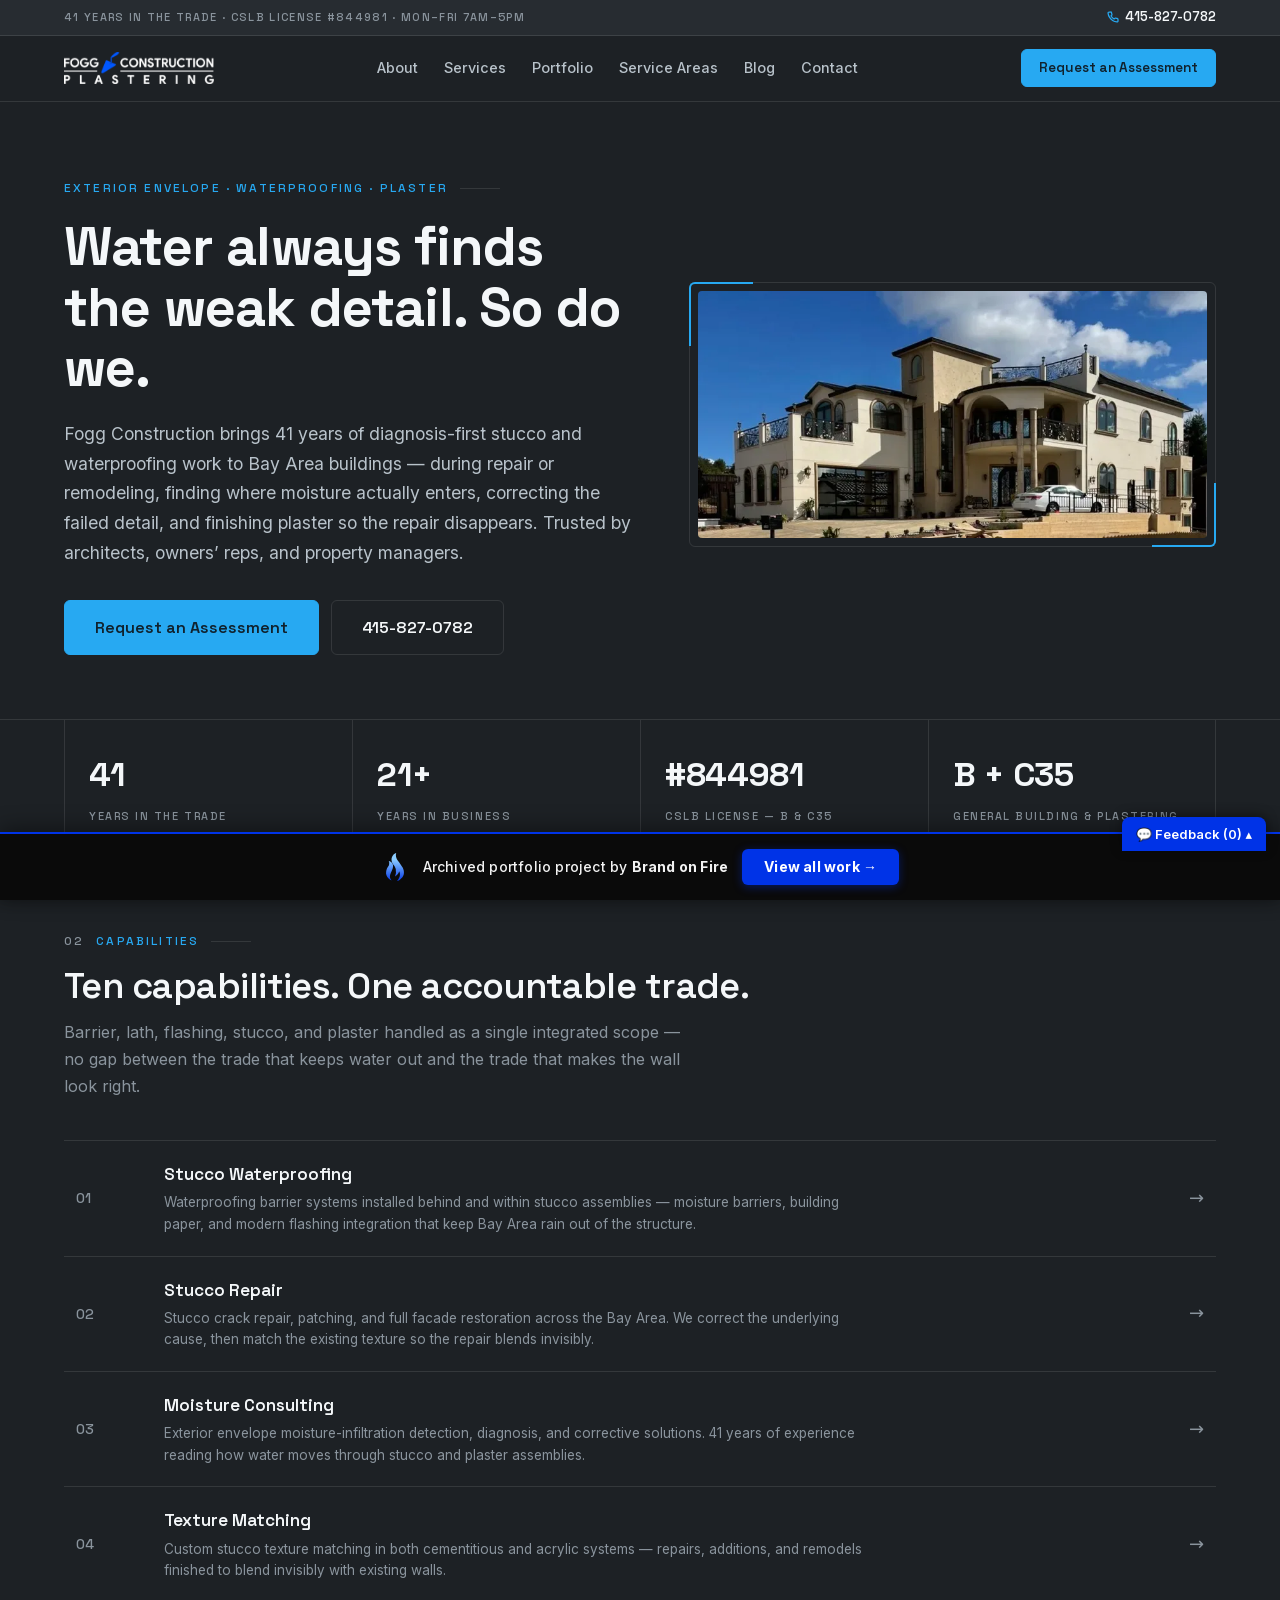
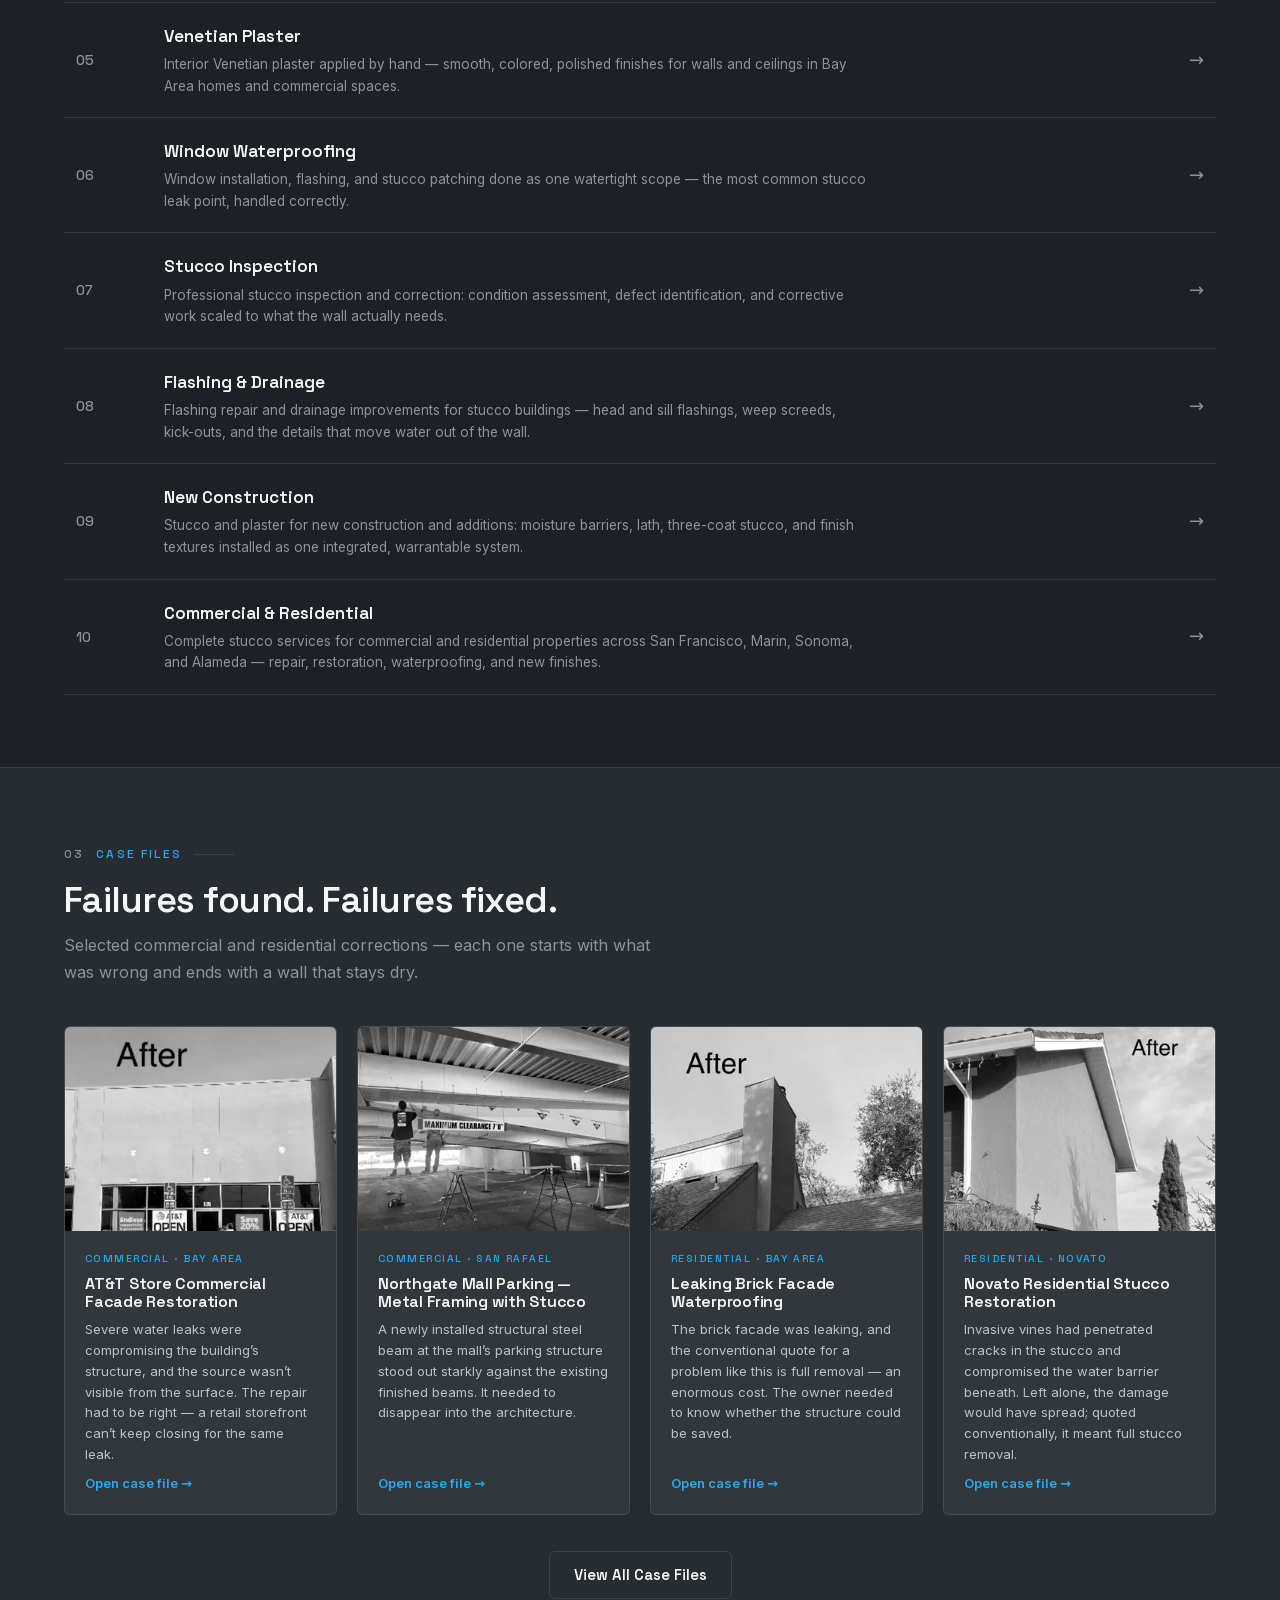
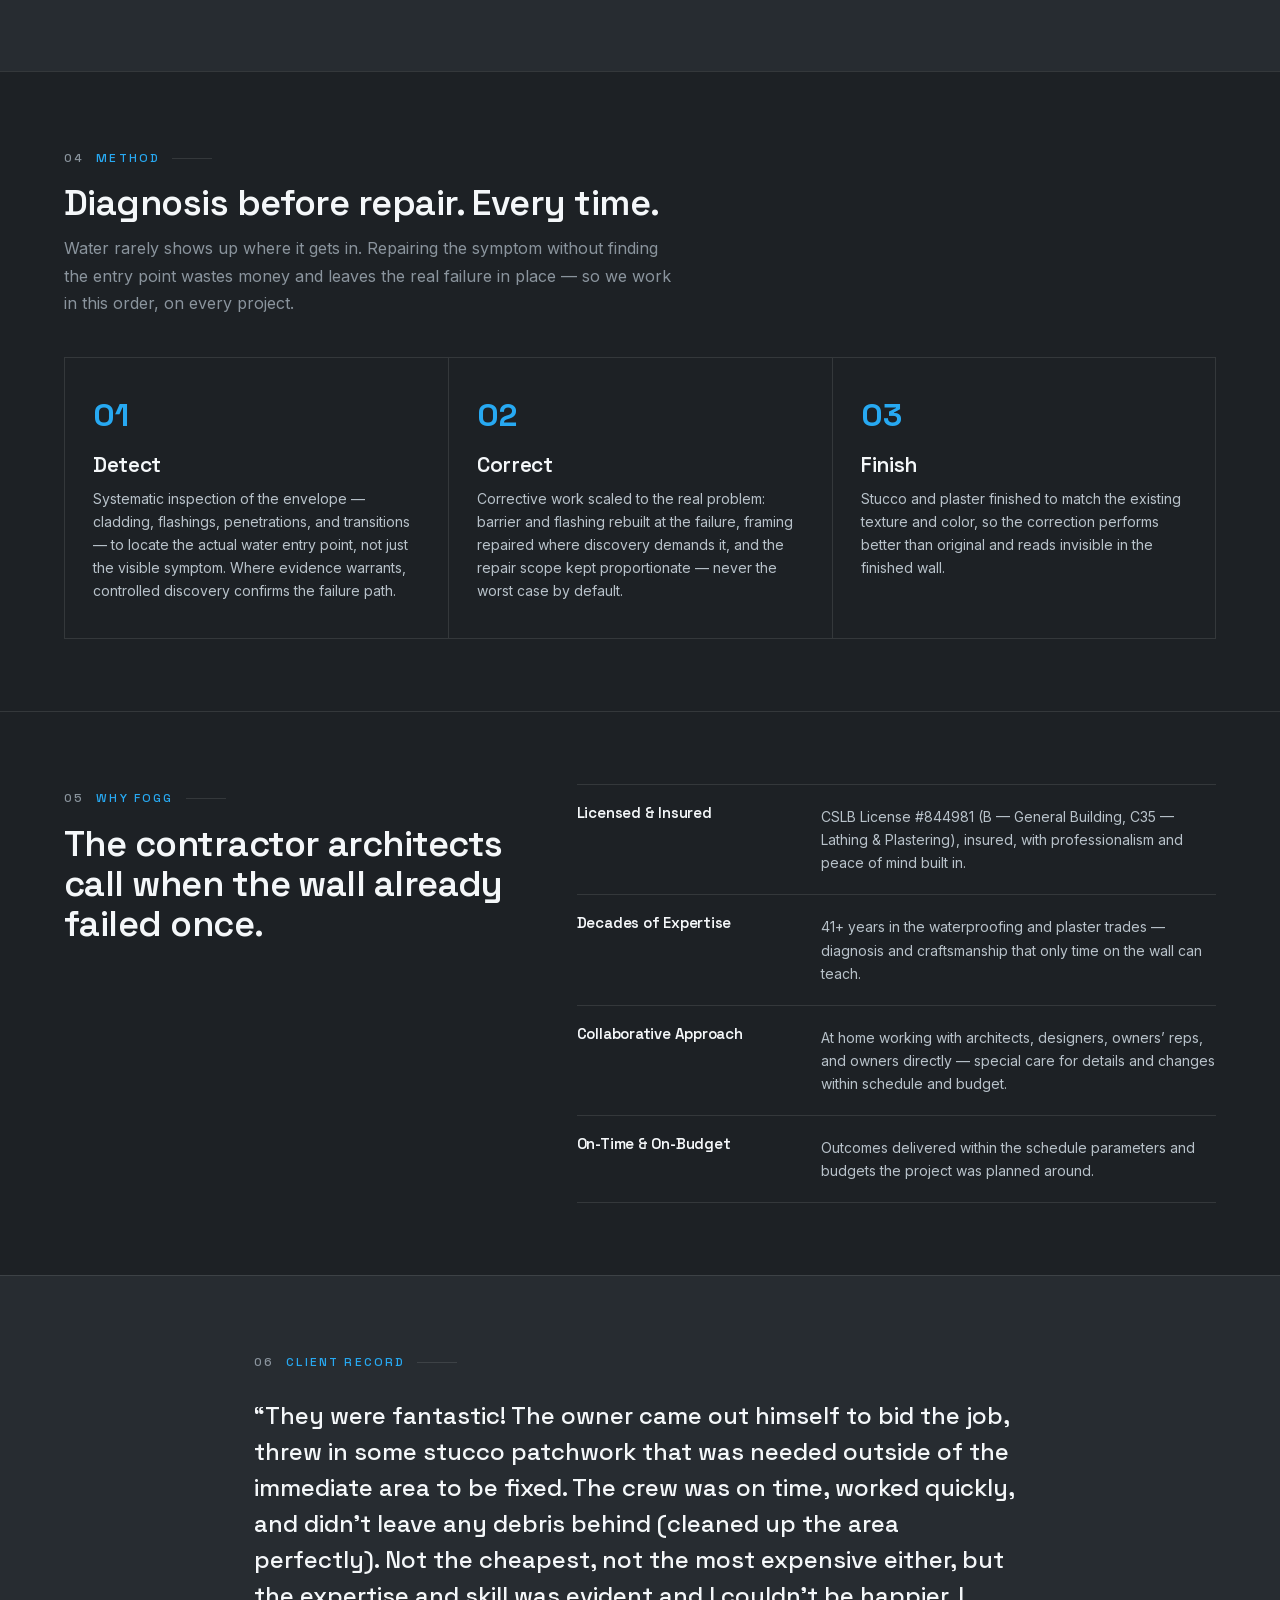
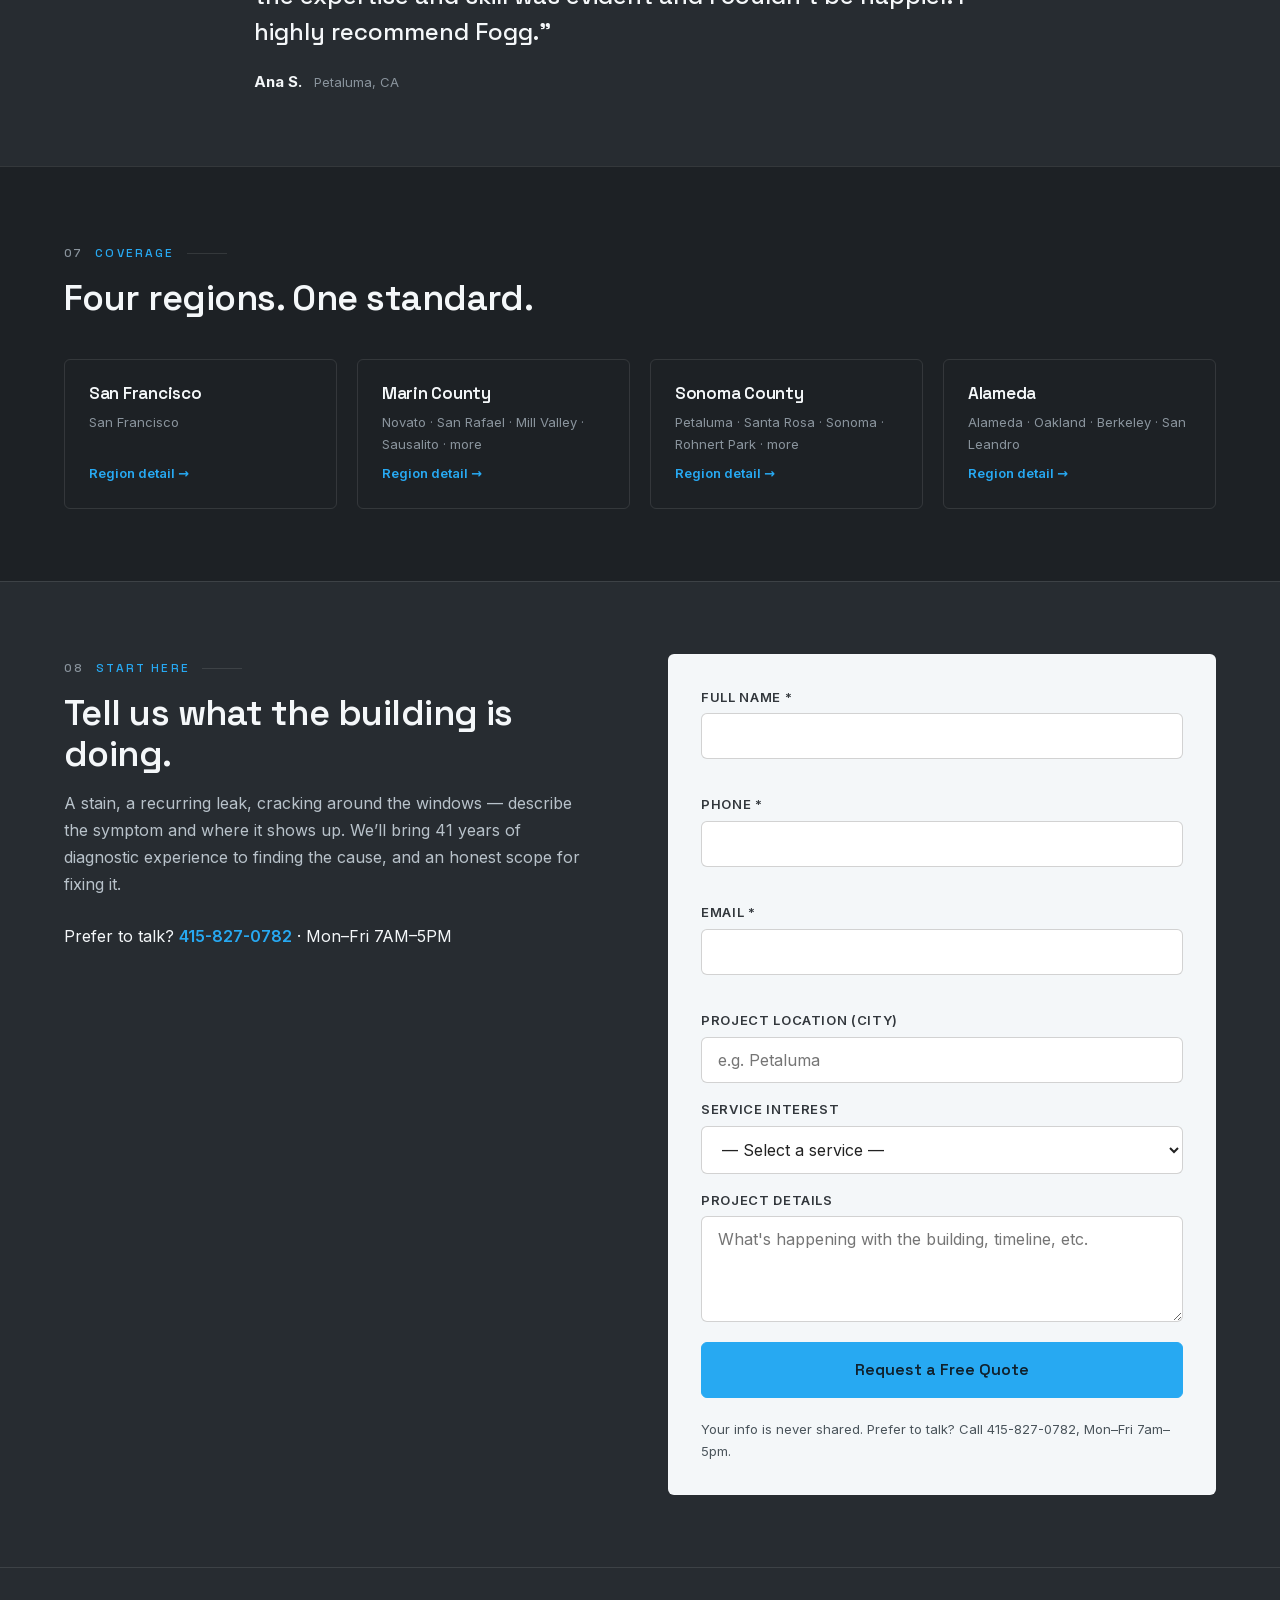
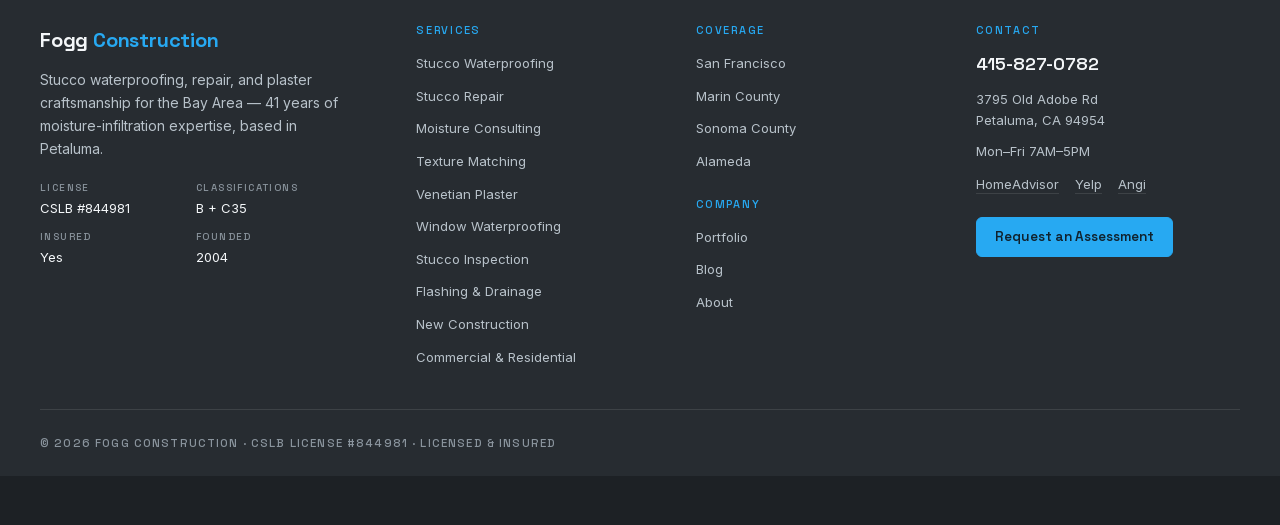
==== commit 747d7648: "Add feedback comment widget to portfolio bar" ====
--- a/index.html
+++ b/index.html
@@ -1 +1,58 @@
-<!doctype html><html lang="en" data-bofp="0"><head><meta charset="utf-8"><meta name="viewport" content="width=device-width,initial-scale=1"><title>Stucco Waterproofing &amp; Moisture Experts | Fogg Construction</title><meta name="description" content="Diagnosis-first stucco waterproofing, repair &amp; plaster for SF, Marin, Sonoma &amp; Alameda. 41 years of envelope expertise. CSLB #844981. Call 415-827-0782."><link rel="canonical" href="/"><meta name="robots" content="index, follow, max-image-preview:large, max-snippet:-1, max-video-preview:-1"><meta property="og:type" content="website"><meta property="og:title" content="Stucco Waterproofing &amp; Moisture Experts | Fogg Construction"><meta property="og:description" content="Diagnosis-first stucco waterproofing, repair &amp; plaster for SF, Marin, Sonoma &amp; Alameda. 41 years of envelope expertise. CSLB #844981. Call 415-827-0782."><meta property="og:url" content="/"><meta property="og:site_name" content="Fogg Construction"><meta property="og:image" content="/assets/images/og-default.jpg"><meta property="og:locale" content="en_US"><meta name="twitter:card" content="summary_large_image"><meta name="twitter:title" content="Stucco Waterproofing &amp; Moisture Experts | Fogg Construction"><meta name="twitter:description" content="Diagnosis-first stucco waterproofing, repair &amp; plaster for SF, Marin, Sonoma &amp; Alameda. 41 years of envelope expertise. CSLB #844981. Call 415-827-0782."><meta name="twitter:image" content="/assets/images/og-default.jpg"><meta name="geo.region" content="US-CA"><meta name="geo.placename" content="Petaluma, Sonoma County, CA"><meta name="geo.position" content="38.253215;-122.567448"><meta name="ICBM" content="38.253215, -122.567448"><link rel="icon" type="image/svg+xml" href="/favicon.svg"><link rel="icon" type="image/png" href="/favicon.png"><link rel="apple-touch-icon" href="/favicon.png"><link rel="manifest" href="/manifest.json"><meta name="theme-color" content="#32373c"><link rel="stylesheet" href="style.css"><style>[data-bofp="0"]{background-color:#1d2125!important}[data-bofp="1"]{background-color:#1d2125!important;color:#b8c2ca!important}[data-bofp="2"]{background-color:#1d2125!important;color:#b8c2ca!important}[data-bofp="3"]{background-color:#1d2125!important;color:#b8c2ca!important}[data-bofp="4"]{background-color:#272c31!important;color:#b8c2ca!important}[data-bofp="5"]{background-color:#272c31!important;color:#b8c2ca!important}[data-bofp="6"]{background-color:#272c31!important;color:#b8c2ca!important}[data-bofp="7"]{background-color:#272c31!important;color:#b8c2ca!important}</style><meta name="robots" content="noindex, nofollow"></head> <body data-bofp="1"> <a class="sr-only" href="#content">Skip to content</a> <header class="hb" id="hb" data-astro-cid-hc4cwfqd="" data-bofp="2"> <div class="hb-util" data-astro-cid-hc4cwfqd=""> <div class="hb-util-inner" data-astro-cid-hc4cwfqd=""> <p class="hb-util-meta" data-astro-cid-hc4cwfqd="">41 Years in the Trade · CSLB License #844981 · Mon–Fri 7AM–5PM</p> <a class="hb-util-phone" href="tel:+14158270782" data-astro-cid-hc4cwfqd=""> <svg width="12" height="12" viewBox="0 0 24 24" fill="none" stroke="currentColor" stroke-width="2.5" aria-hidden="true" data-astro-cid-hc4cwfqd=""><path d="M22 16.92v3a2 2 0 0 1-2.18 2 19.79 19.79 0 0 1-8.63-3.07 19.5 19.5 0 0 1-6-6 19.79 19.79 0 0 1-3.07-8.67A2 2 0 0 1 4.11 2h3a2 2 0 0 1 2 1.72 12.84 12.84 0 0 0 .7 2.81 2 2 0 0 1-.45 2.11L8.09 9.91a16 16 0 0 0 6 6l1.27-1.27a2 2 0 0 1 2.11-.45 12.84 12.84 0 0 0 2.81.7A2 2 0 0 1 22 16.92z" data-astro-cid-hc4cwfqd=""></path></svg> 415-827-0782 </a> </div> </div> <div class="hb-main" data-astro-cid-hc4cwfqd="" data-bofp="3"> <div class="hb-inner" data-astro-cid-hc4cwfqd=""> <a href="index.html" class="hb-logo" aria-label="Fogg Construction — home" data-astro-cid-hc4cwfqd=""> <img src="_a/aed684697bbf.svg" alt="Fogg Construction" width="150" height="32" data-astro-cid-hc4cwfqd="" decoding="sync"> </a> <nav class="hb-nav" aria-label="Primary" data-astro-cid-hc4cwfqd=""> <a href="about/index.html" class="" data-astro-cid-hc4cwfqd="">About</a><a href="services/index.html" class="" data-astro-cid-hc4cwfqd="">Services</a><a href="portfolio/index.html" class="" data-astro-cid-hc4cwfqd="">Portfolio</a><a href="service-areas/index.html" class="" data-astro-cid-hc4cwfqd="">Service Areas</a><a href="blog/index.html" class="" data-astro-cid-hc4cwfqd="">Blog</a><a href="contact/index.html" class="" data-astro-cid-hc4cwfqd="">Contact</a> </nav> <a href="contact/index.html" class="hb-cta b-btn b-btn--primary" data-astro-cid-hc4cwfqd="">Request an Assessment</a> <button class="hb-burger" id="hb-burger" aria-expanded="false" aria-controls="hb-mobile" aria-label="Open menu" data-astro-cid-hc4cwfqd=""> <span data-astro-cid-hc4cwfqd=""></span><span data-astro-cid-hc4cwfqd=""></span><span data-astro-cid-hc4cwfqd=""></span> </button> </div> </div> <nav class="hb-mobile" id="hb-mobile" hidden="" aria-label="Mobile" data-astro-cid-hc4cwfqd=""> <a href="index.html" data-astro-cid-hc4cwfqd="">Home</a> <a href="about/index.html" data-astro-cid-hc4cwfqd="">About</a> <a href="services/index.html" data-astro-cid-hc4cwfqd="">Services</a> <a class="hb-mobile-sub" href="services/stucco-waterproofing-moisture-barrier/index.html" data-astro-cid-hc4cwfqd="">· Stucco Waterproofing</a><a class="hb-mobile-sub" href="services/stucco-repair-restoration/index.html" data-astro-cid-hc4cwfqd="">· Stucco Repair</a><a class="hb-mobile-sub" href="services/moisture-infiltration-consulting/index.html" data-astro-cid-hc4cwfqd="">· Moisture Consulting</a><a class="hb-mobile-sub" href="services/custom-stucco-texture-matching/index.html" data-astro-cid-hc4cwfqd="">· Texture Matching</a><a class="hb-mobile-sub" href="services/venetian-plaster/index.html" data-astro-cid-hc4cwfqd="">· Venetian Plaster</a><a class="hb-mobile-sub" href="services/window-installation-waterproofing/index.html" data-astro-cid-hc4cwfqd="">· Window Waterproofing</a><a class="hb-mobile-sub" href="#" data-astro-cid-hc4cwfqd="">· Stucco Inspection</a><a class="hb-mobile-sub" href="#" data-astro-cid-hc4cwfqd="">· Flashing &amp; Drainage</a><a class="hb-mobile-sub" href="#" data-astro-cid-hc4cwfqd="">· New Construction</a><a class="hb-mobile-sub" href="#" data-astro-cid-hc4cwfqd="">· Commercial &amp; Residential</a> <a href="portfolio/index.html" data-astro-cid-hc4cwfqd="">Portfolio</a> <a href="service-areas/index.html" data-astro-cid-hc4cwfqd="">Service Areas</a> <a href="blog/index.html" data-astro-cid-hc4cwfqd="">Blog</a> <a href="contact/index.html" data-astro-cid-hc4cwfqd="">Contact</a> <a class="hb-mobile-cta" href="contact/index.html" data-astro-cid-hc4cwfqd="">Request an Assessment</a> <a class="hb-mobile-call" href="tel:+14158270782" data-astro-cid-hc4cwfqd="">Call 415-827-0782</a> </nav> </header> <main id="content"> <section class="hm-hero" data-astro-cid-j7pv25f6=""> <div class="b-container hm-hero-grid" data-astro-cid-j7pv25f6=""> <div class="hm-hero-text" data-astro-cid-j7pv25f6=""> <span class="b-label" data-astro-cid-j7pv25f6="">Exterior Envelope · Waterproofing · Plaster</span> <h1 data-astro-cid-j7pv25f6="">Water always finds the weak detail. So do we.</h1> <p class="hm-hero-lede" data-astro-cid-j7pv25f6=""> Fogg Construction brings 41 years of diagnosis-first stucco and waterproofing work to Bay Area buildings — during repair or remodeling, finding where moisture actually enters, correcting the failed detail, and finishing plaster so the repair disappears. Trusted by architects, owners’ reps, and property managers. </p> <div class="hm-hero-actions" data-astro-cid-j7pv25f6=""> <a href="contact/index.html" class="b-btn b-btn--primary b-btn--lg" data-astro-cid-j7pv25f6="">Request an Assessment</a> <a href="tel:+14158270782" class="b-btn b-btn--ghost b-btn--lg" data-astro-cid-j7pv25f6="">415-827-0782</a> </div> </div> <figure class="hm-hero-visual" data-astro-cid-j7pv25f6=""> <img src="_a/d2204d99c051.webp" alt="Completed Mediterranean-style estate with custom stucco finish and wrought-iron balconies — new construction stucco in Santa Rosa" fetchpriority="high" data-astro-cid-j7pv25f6="true" decoding="sync" width="1200" height="584"> </figure> </div> </section> <section class="hm-creds" aria-label="Credentials" data-astro-cid-j7pv25f6=""> <div class="b-container hm-creds-grid" data-astro-cid-j7pv25f6=""> <div class="hm-cred" data-astro-cid-j7pv25f6=""> <span class="hm-cred-stat" data-astro-cid-j7pv25f6="">41</span> <span class="hm-cred-label" data-astro-cid-j7pv25f6="">Years in the trade</span> </div><div class="hm-cred" data-astro-cid-j7pv25f6=""> <span class="hm-cred-stat" data-astro-cid-j7pv25f6="">21+</span> <span class="hm-cred-label" data-astro-cid-j7pv25f6="">Years in business</span> </div><div class="hm-cred" data-astro-cid-j7pv25f6=""> <span class="hm-cred-stat" data-astro-cid-j7pv25f6="">#844981</span> <span class="hm-cred-label" data-astro-cid-j7pv25f6="">CSLB License — B &amp; C35</span> </div><div class="hm-cred" data-astro-cid-j7pv25f6=""> <span class="hm-cred-stat" data-astro-cid-j7pv25f6="">B + C35</span> <span class="hm-cred-label" data-astro-cid-j7pv25f6="">General Building &amp; Plastering</span> </div> </div> </section> <section class="b-section b-section--line" data-astro-cid-j7pv25f6=""> <div class="b-container" data-astro-cid-j7pv25f6=""> <div class="b-sec-head" data-astro-cid-j7pv25f6=""> <span class="b-label" data-astro-cid-j7pv25f6=""><span class="b-label-num" data-astro-cid-j7pv25f6="">02</span> Capabilities</span> <h2 data-astro-cid-j7pv25f6="">Ten capabilities. One accountable trade.</h2> <p data-astro-cid-j7pv25f6="">Barrier, lath, flashing, stucco, and plaster handled as a single integrated scope — no gap between the trade that keeps water out and the trade that makes the wall look right.</p> </div> <ol class="hm-caps" data-astro-cid-j7pv25f6=""> <li data-astro-cid-j7pv25f6=""> <a class="hm-cap" href="services/stucco-waterproofing-moisture-barrier/index.html" data-astro-cid-j7pv25f6=""> <span class="hm-cap-num" data-astro-cid-j7pv25f6="">01</span> <span class="hm-cap-body" data-astro-cid-j7pv25f6=""> <span class="hm-cap-name" data-astro-cid-j7pv25f6="">Stucco Waterproofing</span> <span class="hm-cap-desc" data-astro-cid-j7pv25f6="">Waterproofing barrier systems installed behind and within stucco assemblies — moisture barriers, building paper, and modern flashing integration that keep Bay Area rain out of the structure.</span> </span> <span class="hm-cap-arrow" aria-hidden="true" data-astro-cid-j7pv25f6="">→</span> </a> </li><li data-astro-cid-j7pv25f6=""> <a class="hm-cap" href="services/stucco-repair-restoration/index.html" data-astro-cid-j7pv25f6=""> <span class="hm-cap-num" data-astro-cid-j7pv25f6="">02</span> <span class="hm-cap-body" data-astro-cid-j7pv25f6=""> <span class="hm-cap-name" data-astro-cid-j7pv25f6="">Stucco Repair</span> <span class="hm-cap-desc" data-astro-cid-j7pv25f6="">Stucco crack repair, patching, and full facade restoration across the Bay Area. We correct the underlying cause, then match the existing texture so the repair blends invisibly.</span> </span> <span class="hm-cap-arrow" aria-hidden="true" data-astro-cid-j7pv25f6="">→</span> </a> </li><li data-astro-cid-j7pv25f6=""> <a class="hm-cap" href="services/moisture-infiltration-consulting/index.html" data-astro-cid-j7pv25f6=""> <span class="hm-cap-num" data-astro-cid-j7pv25f6="">03</span> <span class="hm-cap-body" data-astro-cid-j7pv25f6=""> <span class="hm-cap-name" data-astro-cid-j7pv25f6="">Moisture Consulting</span> <span class="hm-cap-desc" data-astro-cid-j7pv25f6="">Exterior envelope moisture-infiltration detection, diagnosis, and corrective solutions. 41 years of experience reading how water moves through stucco and plaster assemblies.</span> </span> <span class="hm-cap-arrow" aria-hidden="true" data-astro-cid-j7pv25f6="">→</span> </a> </li><li data-astro-cid-j7pv25f6=""> <a class="hm-cap" href="services/custom-stucco-texture-matching/index.html" data-astro-cid-j7pv25f6=""> <span class="hm-cap-num" data-astro-cid-j7pv25f6="">04</span> <span class="hm-cap-body" data-astro-cid-j7pv25f6=""> <span class="hm-cap-name" data-astro-cid-j7pv25f6="">Texture Matching</span> <span class="hm-cap-desc" data-astro-cid-j7pv25f6="">Custom stucco texture matching in both cementitious and acrylic systems — repairs, additions, and remodels finished to blend invisibly with existing walls.</span> </span> <span class="hm-cap-arrow" aria-hidden="true" data-astro-cid-j7pv25f6="">→</span> </a> </li><li data-astro-cid-j7pv25f6=""> <a class="hm-cap" href="services/venetian-plaster/index.html" data-astro-cid-j7pv25f6=""> <span class="hm-cap-num" data-astro-cid-j7pv25f6="">05</span> <span class="hm-cap-body" data-astro-cid-j7pv25f6=""> <span class="hm-cap-name" data-astro-cid-j7pv25f6="">Venetian Plaster</span> <span class="hm-cap-desc" data-astro-cid-j7pv25f6="">Interior Venetian plaster applied by hand — smooth, colored, polished finishes for walls and ceilings in Bay Area homes and commercial spaces.</span> </span> <span class="hm-cap-arrow" aria-hidden="true" data-astro-cid-j7pv25f6="">→</span> </a> </li><li data-astro-cid-j7pv25f6=""> <a class="hm-cap" href="services/window-installation-waterproofing/index.html" data-astro-cid-j7pv25f6=""> <span class="hm-cap-num" data-astro-cid-j7pv25f6="">06</span> <span class="hm-cap-body" data-astro-cid-j7pv25f6=""> <span class="hm-cap-name" data-astro-cid-j7pv25f6="">Window Waterproofing</span> <span class="hm-cap-desc" data-astro-cid-j7pv25f6="">Window installation, flashing, and stucco patching done as one watertight scope — the most common stucco leak point, handled correctly.</span> </span> <span class="hm-cap-arrow" aria-hidden="true" data-astro-cid-j7pv25f6="">→</span> </a> </li><li data-astro-cid-j7pv25f6=""> <a class="hm-cap" href="#" data-astro-cid-j7pv25f6=""> <span class="hm-cap-num" data-astro-cid-j7pv25f6="">07</span> <span class="hm-cap-body" data-astro-cid-j7pv25f6=""> <span class="hm-cap-name" data-astro-cid-j7pv25f6="">Stucco Inspection</span> <span class="hm-cap-desc" data-astro-cid-j7pv25f6="">Professional stucco inspection and correction: condition assessment, defect identification, and corrective work scaled to what the wall actually needs.</span> </span> <span class="hm-cap-arrow" aria-hidden="true" data-astro-cid-j7pv25f6="">→</span> </a> </li><li data-astro-cid-j7pv25f6=""> <a class="hm-cap" href="#" data-astro-cid-j7pv25f6=""> <span class="hm-cap-num" data-astro-cid-j7pv25f6="">08</span> <span class="hm-cap-body" data-astro-cid-j7pv25f6=""> <span class="hm-cap-name" data-astro-cid-j7pv25f6="">Flashing &amp; Drainage</span> <span class="hm-cap-desc" data-astro-cid-j7pv25f6="">Flashing repair and drainage improvements for stucco buildings — head and sill flashings, weep screeds, kick-outs, and the details that move water out of the wall.</span> </span> <span class="hm-cap-arrow" aria-hidden="true" data-astro-cid-j7pv25f6="">→</span> </a> </li><li data-astro-cid-j7pv25f6=""> <a class="hm-cap" href="#" data-astro-cid-j7pv25f6=""> <span class="hm-cap-num" data-astro-cid-j7pv25f6="">09</span> <span class="hm-cap-body" data-astro-cid-j7pv25f6=""> <span class="hm-cap-name" data-astro-cid-j7pv25f6="">New Construction</span> <span class="hm-cap-desc" data-astro-cid-j7pv25f6="">Stucco and plaster for new construction and additions: moisture barriers, lath, three-coat stucco, and finish textures installed as one integrated, warrantable system.</span> </span> <span class="hm-cap-arrow" aria-hidden="true" data-astro-cid-j7pv25f6="">→</span> </a> </li><li data-astro-cid-j7pv25f6=""> <a class="hm-cap" href="#" data-astro-cid-j7pv25f6=""> <span class="hm-cap-num" data-astro-cid-j7pv25f6="">10</span> <span class="hm-cap-body" data-astro-cid-j7pv25f6=""> <span class="hm-cap-name" data-astro-cid-j7pv25f6="">Commercial &amp; Residential</span> <span class="hm-cap-desc" data-astro-cid-j7pv25f6="">Complete stucco services for commercial and residential properties across San Francisco, Marin, Sonoma, and Alameda — repair, restoration, waterproofing, and new finishes.</span> </span> <span class="hm-cap-arrow" aria-hidden="true" data-astro-cid-j7pv25f6="">→</span> </a> </li> </ol> </div> </section> <section class="b-section b-section--line b-section--panel" data-astro-cid-j7pv25f6="" data-bofp="4"> <div class="b-container" data-astro-cid-j7pv25f6=""> <div class="b-sec-head" data-astro-cid-j7pv25f6=""> <span class="b-label" data-astro-cid-j7pv25f6=""><span class="b-label-num" data-astro-cid-j7pv25f6="">03</span> Case Files</span> <h2 data-astro-cid-j7pv25f6="">Failures found. Failures fixed.</h2> <p data-astro-cid-j7pv25f6="">Selected commercial and residential corrections — each one starts with what was wrong and ends with a wall that stays dry.</p> </div> <div class="hm-cases" data-astro-cid-j7pv25f6=""> <a class="hm-case b-mono" href="#" data-astro-cid-j7pv25f6=""> <div class="hm-case-img" data-astro-cid-j7pv25f6=""> <img src="_a/33117bf4c5e7.webp" alt="Completed stucco facade at the AT&amp;T store (after) — commercial stucco repair in the Bay Area" data-astro-cid-j7pv25f6="true" decoding="sync" width="750" height="800"> </div> <div class="hm-case-body" data-astro-cid-j7pv25f6=""> <span class="hm-case-tag" data-astro-cid-j7pv25f6="">Commercial · Bay Area</span> <h3 data-astro-cid-j7pv25f6="">AT&amp;T Store Commercial Facade Restoration</h3> <p data-astro-cid-j7pv25f6="">Severe water leaks were compromising the building’s structure, and the source wasn’t visible from the surface. The repair had to be right — a retail storefront can’t keep closing for the same leak.</p> <span class="b-link" data-astro-cid-j7pv25f6="">Open case file →</span> </div> </a><a class="hm-case b-mono" href="#" data-astro-cid-j7pv25f6=""> <div class="hm-case-img" data-astro-cid-j7pv25f6=""> <img src="_a/c0bd535c3443.webp" alt="Finished stucco-clad beam in the Northgate Mall parking structure (after) — commercial stucco" data-astro-cid-j7pv25f6="true" decoding="sync" width="4032" height="3024"> </div> <div class="hm-case-body" data-astro-cid-j7pv25f6=""> <span class="hm-case-tag" data-astro-cid-j7pv25f6="">Commercial · San Rafael</span> <h3 data-astro-cid-j7pv25f6="">Northgate Mall Parking — Metal Framing with Stucco</h3> <p data-astro-cid-j7pv25f6="">A newly installed structural steel beam at the mall’s parking structure stood out starkly against the existing finished beams. It needed to disappear into the architecture.</p> <span class="b-link" data-astro-cid-j7pv25f6="">Open case file →</span> </div> </a><a class="hm-case b-mono" href="#" data-astro-cid-j7pv25f6=""> <div class="hm-case-img" data-astro-cid-j7pv25f6=""> <img src="_a/21e93159b4f8.webp" alt="Chimney re-clad in smooth stucco matched to the home's siding color (after) — brick facade waterproofing" data-astro-cid-j7pv25f6="true" decoding="sync" width="725" height="1265"> </div> <div class="hm-case-body" data-astro-cid-j7pv25f6=""> <span class="hm-case-tag" data-astro-cid-j7pv25f6="">Residential · Bay Area</span> <h3 data-astro-cid-j7pv25f6="">Leaking Brick Facade Waterproofing</h3> <p data-astro-cid-j7pv25f6="">The brick facade was leaking, and the conventional quote for a problem like this is full removal — an enormous cost. The owner needed to know whether the structure could be saved.</p> <span class="b-link" data-astro-cid-j7pv25f6="">Open case file →</span> </div> </a><a class="hm-case b-mono" href="#" data-astro-cid-j7pv25f6=""> <div class="hm-case-img" data-astro-cid-j7pv25f6=""> <img src="_a/7bade37c5be9.webp" alt="Restored wall with a smooth new stucco finish on a hillside home (after) — stucco restoration in Novato" data-astro-cid-j7pv25f6="true" decoding="sync" width="750" height="1041"> </div> <div class="hm-case-body" data-astro-cid-j7pv25f6=""> <span class="hm-case-tag" data-astro-cid-j7pv25f6="">Residential · Novato</span> <h3 data-astro-cid-j7pv25f6="">Novato Residential Stucco Restoration</h3> <p data-astro-cid-j7pv25f6="">Invasive vines had penetrated cracks in the stucco and compromised the water barrier beneath. Left alone, the damage would have spread; quoted conventionally, it meant full stucco removal.</p> <span class="b-link" data-astro-cid-j7pv25f6="">Open case file →</span> </div> </a> </div> <div class="hm-more" data-astro-cid-j7pv25f6=""> <a href="portfolio/index.html" class="b-btn b-btn--ghost" data-astro-cid-j7pv25f6="">View All Case Files</a> </div> </div> </section> <section class="b-section b-section--line" data-astro-cid-j7pv25f6=""> <div class="b-container" data-astro-cid-j7pv25f6=""> <div class="b-sec-head" data-astro-cid-j7pv25f6=""> <span class="b-label" data-astro-cid-j7pv25f6=""><span class="b-label-num" data-astro-cid-j7pv25f6="">04</span> Method</span> <h2 data-astro-cid-j7pv25f6="">Diagnosis before repair. Every time.</h2> <p data-astro-cid-j7pv25f6="">Water rarely shows up where it gets in. Repairing the symptom without finding the entry point wastes money and leaves the real failure in place — so we work in this order, on every project.</p> </div> <div class="hm-method" data-astro-cid-j7pv25f6=""> <article class="hm-step" data-astro-cid-j7pv25f6=""> <span class="hm-step-num" data-astro-cid-j7pv25f6="">01</span> <h3 data-astro-cid-j7pv25f6="">Detect</h3> <p data-astro-cid-j7pv25f6="">Systematic inspection of the envelope — cladding, flashings, penetrations, and transitions — to locate the actual water entry point, not just the visible symptom. Where evidence warrants, controlled discovery confirms the failure path.</p> </article><article class="hm-step" data-astro-cid-j7pv25f6=""> <span class="hm-step-num" data-astro-cid-j7pv25f6="">02</span> <h3 data-astro-cid-j7pv25f6="">Correct</h3> <p data-astro-cid-j7pv25f6="">Corrective work scaled to the real problem: barrier and flashing rebuilt at the failure, framing repaired where discovery demands it, and the repair scope kept proportionate — never the worst case by default.</p> </article><article class="hm-step" data-astro-cid-j7pv25f6=""> <span class="hm-step-num" data-astro-cid-j7pv25f6="">03</span> <h3 data-astro-cid-j7pv25f6="">Finish</h3> <p data-astro-cid-j7pv25f6="">Stucco and plaster finished to match the existing texture and color, so the correction performs better than original and reads invisible in the finished wall.</p> </article> </div> </div> </section> <section class="b-section b-section--line" data-astro-cid-j7pv25f6=""> <div class="b-container hm-why-grid" data-astro-cid-j7pv25f6=""> <div class="hm-why-intro" data-astro-cid-j7pv25f6=""> <span class="b-label" data-astro-cid-j7pv25f6=""><span class="b-label-num" data-astro-cid-j7pv25f6="">05</span> Why Fogg</span> <h2 data-astro-cid-j7pv25f6="">The contractor architects call when the wall already failed once.</h2> </div> <div class="hm-why-rows" data-astro-cid-j7pv25f6=""> <div class="hm-why-row" data-astro-cid-j7pv25f6=""> <h3 data-astro-cid-j7pv25f6="">Licensed &amp; Insured</h3> <p data-astro-cid-j7pv25f6="">CSLB License #844981 (B — General Building, C35 — Lathing &amp; Plastering), insured, with professionalism and peace of mind built in.</p> </div><div class="hm-why-row" data-astro-cid-j7pv25f6=""> <h3 data-astro-cid-j7pv25f6="">Decades of Expertise</h3> <p data-astro-cid-j7pv25f6="">41+ years in the waterproofing and plaster trades — diagnosis and craftsmanship that only time on the wall can teach.</p> </div><div class="hm-why-row" data-astro-cid-j7pv25f6=""> <h3 data-astro-cid-j7pv25f6="">Collaborative Approach</h3> <p data-astro-cid-j7pv25f6="">At home working with architects, designers, owners’ reps, and owners directly — special care for details and changes within schedule and budget.</p> </div><div class="hm-why-row" data-astro-cid-j7pv25f6=""> <h3 data-astro-cid-j7pv25f6="">On-Time &amp; On-Budget</h3> <p data-astro-cid-j7pv25f6="">Outcomes delivered within the schedule parameters and budgets the project was planned around.</p> </div> </div> </div> </section> <section class="b-section b-section--line b-section--panel" data-astro-cid-j7pv25f6="" data-bofp="5"> <div class="b-narrow" data-astro-cid-j7pv25f6=""> <span class="b-label" data-astro-cid-j7pv25f6=""><span class="b-label-num" data-astro-cid-j7pv25f6="">06</span> Client Record</span> <figure class="hm-quote" data-astro-cid-j7pv25f6=""> <blockquote data-astro-cid-j7pv25f6="">“They were fantastic! The owner came out himself to bid the job, threw in some stucco patchwork that was needed outside of the immediate area to be fixed. The crew was on time, worked quickly, and didn’t leave any debris behind (cleaned up the area perfectly). Not the cheapest, not the most expensive either, but the expertise and skill was evident and I couldn’t be happier. I highly recommend Fogg.”</blockquote> <figcaption data-astro-cid-j7pv25f6=""> <strong data-astro-cid-j7pv25f6="">Ana S.</strong> <span data-astro-cid-j7pv25f6="">Petaluma, CA</span> </figcaption> </figure> </div> </section> <section class="b-section b-section--line" data-astro-cid-j7pv25f6=""> <div class="b-container" data-astro-cid-j7pv25f6=""> <div class="b-sec-head" data-astro-cid-j7pv25f6=""> <span class="b-label" data-astro-cid-j7pv25f6=""><span class="b-label-num" data-astro-cid-j7pv25f6="">07</span> Coverage</span> <h2 data-astro-cid-j7pv25f6="">Four regions. One standard.</h2> </div> <div class="hm-regions" data-astro-cid-j7pv25f6=""> <a class="hm-region" href="#" data-astro-cid-j7pv25f6=""> <h3 data-astro-cid-j7pv25f6="">San Francisco</h3> <p data-astro-cid-j7pv25f6="">San Francisco</p> <span class="b-link" data-astro-cid-j7pv25f6="">Region detail →</span> </a><a class="hm-region" href="#" data-astro-cid-j7pv25f6=""> <h3 data-astro-cid-j7pv25f6="">Marin County</h3> <p data-astro-cid-j7pv25f6="">Novato · San Rafael · Mill Valley · Sausalito · more</p> <span class="b-link" data-astro-cid-j7pv25f6="">Region detail →</span> </a><a class="hm-region" href="#" data-astro-cid-j7pv25f6=""> <h3 data-astro-cid-j7pv25f6="">Sonoma County</h3> <p data-astro-cid-j7pv25f6="">Petaluma · Santa Rosa · Sonoma · Rohnert Park · more</p> <span class="b-link" data-astro-cid-j7pv25f6="">Region detail →</span> </a><a class="hm-region" href="#" data-astro-cid-j7pv25f6=""> <h3 data-astro-cid-j7pv25f6="">Alameda</h3> <p data-astro-cid-j7pv25f6="">Alameda · Oakland · Berkeley · San Leandro</p> <span class="b-link" data-astro-cid-j7pv25f6="">Region detail →</span> </a> </div> </div> </section> <section class="b-section b-section--line b-section--panel" id="assessment" data-astro-cid-j7pv25f6="" data-bofp="6"> <div class="b-container hm-cta-grid" data-astro-cid-j7pv25f6=""> <div class="hm-cta-text" data-astro-cid-j7pv25f6=""> <span class="b-label" data-astro-cid-j7pv25f6=""><span class="b-label-num" data-astro-cid-j7pv25f6="">08</span> Start Here</span> <h2 data-astro-cid-j7pv25f6="">Tell us what the building is doing.</h2> <p data-astro-cid-j7pv25f6=""> A stain, a recurring leak, cracking around the windows — describe the symptom and where it shows up. We’ll bring 41 years of diagnostic experience to finding the cause, and an honest scope for fixing it. </p> <p class="hm-cta-direct" data-astro-cid-j7pv25f6=""> Prefer to talk? <a class="b-link" href="tel:+14158270782" data-astro-cid-j7pv25f6="">415-827-0782</a> · Mon–Fri 7AM–5PM </p> </div> <div class="b-form-card" data-astro-cid-j7pv25f6=""> <form class="contact-form contact-form--compact" id="contact-form" name="contact" netlify-honeypot="bot-field" method="POST" action="/api/contact" novalidate="" data-astro-cid-6vgcpqee=""> <p class="hp" data-astro-cid-6vgcpqee=""><label data-astro-cid-6vgcpqee="">Don't fill this out: <input name="bot-field" tabindex="-1" autocomplete="off" data-astro-cid-6vgcpqee=""></label></p> <div class="form-grid" data-astro-cid-6vgcpqee=""> <label class="field" data-astro-cid-6vgcpqee=""> <span class="field__label" data-astro-cid-6vgcpqee="">Full name <abbr title="required" data-astro-cid-6vgcpqee="">*</abbr></span> <input type="text" name="name" required="" autocomplete="name" data-astro-cid-6vgcpqee=""> <span class="field__error" data-error-for="name" data-astro-cid-6vgcpqee=""></span> </label> <label class="field" data-astro-cid-6vgcpqee=""> <span class="field__label" data-astro-cid-6vgcpqee="">Phone <abbr title="required" data-astro-cid-6vgcpqee="">*</abbr></span> <input type="tel" name="phone" required="" autocomplete="tel" data-astro-cid-6vgcpqee=""> <span class="field__error" data-error-for="phone" data-astro-cid-6vgcpqee=""></span> </label> <label class="field field--full" data-astro-cid-6vgcpqee=""> <span class="field__label" data-astro-cid-6vgcpqee="">Email <abbr title="required" data-astro-cid-6vgcpqee="">*</abbr></span> <input type="email" name="email" required="" autocomplete="email" data-astro-cid-6vgcpqee=""> <span class="field__error" data-error-for="email" data-astro-cid-6vgcpqee=""></span> </label> <label class="field field--full" data-astro-cid-6vgcpqee=""> <span class="field__label" data-astro-cid-6vgcpqee="">Project location (city)</span> <input type="text" name="city" placeholder="e.g. Petaluma" autocomplete="address-level2" data-astro-cid-6vgcpqee=""> </label> <label class="field field--full" data-astro-cid-6vgcpqee=""> <span class="field__label" data-astro-cid-6vgcpqee="">Service interest</span> <select name="service" data-astro-cid-6vgcpqee=""> <option value="" data-astro-cid-6vgcpqee="">— Select a service —</option> <option value="stucco-waterproofing-moisture-barrier" data-astro-cid-6vgcpqee="">Stucco Waterproofing &amp; Moisture Barrier Systems</option><option value="stucco-repair-restoration" data-astro-cid-6vgcpqee="">Stucco Repair &amp; Restoration</option><option value="moisture-infiltration-consulting" data-astro-cid-6vgcpqee="">Exterior Envelope Moisture Infiltration Consulting</option><option value="custom-stucco-texture-matching" data-astro-cid-6vgcpqee="">Custom Stucco Texture Matching</option><option value="venetian-plaster" data-astro-cid-6vgcpqee="">Interior Venetian Plaster Applications</option><option value="window-installation-waterproofing" data-astro-cid-6vgcpqee="">Window Installation &amp; Waterproofing</option><option value="stucco-inspection-correction" data-astro-cid-6vgcpqee="">Stucco Inspection &amp; Correction</option><option value="flashing-drainage-improvements" data-astro-cid-6vgcpqee="">Flashing &amp; Drainage System Improvements</option><option value="new-construction-stucco-plaster" data-astro-cid-6vgcpqee="">New Construction Stucco &amp; Plaster Solutions</option><option value="commercial-residential-stucco" data-astro-cid-6vgcpqee="">Commercial &amp; Residential Stucco Services</option> <option value="other" data-astro-cid-6vgcpqee="">Not sure / other</option> </select> </label> <label class="field field--full" data-astro-cid-6vgcpqee=""> <span class="field__label" data-astro-cid-6vgcpqee="">Project details</span> <textarea name="message" rows="4" placeholder="What's happening with the building, timeline, etc." data-astro-cid-6vgcpqee=""></textarea> </label> </div> <button type="submit" class="btn btn--primary btn--lg" data-astro-cid-6vgcpqee="">Request a Free Quote</button> <p class="form-note" data-astro-cid-6vgcpqee="">Your info is never shared. Prefer to talk? Call 415-827-0782, Mon–Fri 7am–5pm.</p> </form> </div> </div> </section> </main> <footer class="fb" data-astro-cid-l6v3njuw=""> <div class="fb-main" data-astro-cid-l6v3njuw="" data-bofp="7"> <div class="fb-grid" data-astro-cid-l6v3njuw=""> <div class="fb-brand" data-astro-cid-l6v3njuw=""> <span class="fb-name" data-astro-cid-l6v3njuw="">Fogg <em data-astro-cid-l6v3njuw="">Construction</em></span> <p data-astro-cid-l6v3njuw="">Stucco waterproofing, repair, and plaster craftsmanship for the Bay Area — 41 years of moisture-infiltration expertise, based in Petaluma.</p> <dl class="fb-cred" data-astro-cid-l6v3njuw=""> <div data-astro-cid-l6v3njuw=""><dt data-astro-cid-l6v3njuw="">License</dt><dd data-astro-cid-l6v3njuw="">CSLB #844981</dd></div> <div data-astro-cid-l6v3njuw=""><dt data-astro-cid-l6v3njuw="">Classifications</dt><dd data-astro-cid-l6v3njuw="">B + C35</dd></div> <div data-astro-cid-l6v3njuw=""><dt data-astro-cid-l6v3njuw="">Insured</dt><dd data-astro-cid-l6v3njuw="">Yes</dd></div> <div data-astro-cid-l6v3njuw=""><dt data-astro-cid-l6v3njuw="">Founded</dt><dd data-astro-cid-l6v3njuw="">2004</dd></div> </dl> </div> <div class="fb-col" data-astro-cid-l6v3njuw=""> <h4 data-astro-cid-l6v3njuw="">Services</h4> <ul data-astro-cid-l6v3njuw=""> <li data-astro-cid-l6v3njuw=""><a href="services/stucco-waterproofing-moisture-barrier/index.html" data-astro-cid-l6v3njuw="">Stucco Waterproofing</a></li><li data-astro-cid-l6v3njuw=""><a href="services/stucco-repair-restoration/index.html" data-astro-cid-l6v3njuw="">Stucco Repair</a></li><li data-astro-cid-l6v3njuw=""><a href="services/moisture-infiltration-consulting/index.html" data-astro-cid-l6v3njuw="">Moisture Consulting</a></li><li data-astro-cid-l6v3njuw=""><a href="services/custom-stucco-texture-matching/index.html" data-astro-cid-l6v3njuw="">Texture Matching</a></li><li data-astro-cid-l6v3njuw=""><a href="services/venetian-plaster/index.html" data-astro-cid-l6v3njuw="">Venetian Plaster</a></li><li data-astro-cid-l6v3njuw=""><a href="services/window-installation-waterproofing/index.html" data-astro-cid-l6v3njuw="">Window Waterproofing</a></li><li data-astro-cid-l6v3njuw=""><a href="#" data-astro-cid-l6v3njuw="">Stucco Inspection</a></li><li data-astro-cid-l6v3njuw=""><a href="#" data-astro-cid-l6v3njuw="">Flashing &amp; Drainage</a></li><li data-astro-cid-l6v3njuw=""><a href="#" data-astro-cid-l6v3njuw="">New Construction</a></li><li data-astro-cid-l6v3njuw=""><a href="#" data-astro-cid-l6v3njuw="">Commercial &amp; Residential</a></li> </ul> </div> <div class="fb-col" data-astro-cid-l6v3njuw=""> <h4 data-astro-cid-l6v3njuw="">Coverage</h4> <ul data-astro-cid-l6v3njuw=""> <li data-astro-cid-l6v3njuw=""><a href="#" data-astro-cid-l6v3njuw="">San Francisco</a></li><li data-astro-cid-l6v3njuw=""><a href="#" data-astro-cid-l6v3njuw="">Marin County</a></li><li data-astro-cid-l6v3njuw=""><a href="#" data-astro-cid-l6v3njuw="">Sonoma County</a></li><li data-astro-cid-l6v3njuw=""><a href="#" data-astro-cid-l6v3njuw="">Alameda</a></li> </ul> <h4 class="fb-col-h2" data-astro-cid-l6v3njuw="">Company</h4> <ul data-astro-cid-l6v3njuw=""> <li data-astro-cid-l6v3njuw=""><a href="portfolio/index.html" data-astro-cid-l6v3njuw="">Portfolio</a></li> <li data-astro-cid-l6v3njuw=""><a href="blog/index.html" data-astro-cid-l6v3njuw="">Blog</a></li> <li data-astro-cid-l6v3njuw=""><a href="about/index.html" data-astro-cid-l6v3njuw="">About</a></li> </ul> </div> <div class="fb-col" data-astro-cid-l6v3njuw=""> <h4 data-astro-cid-l6v3njuw="">Contact</h4> <p class="fb-phone" data-astro-cid-l6v3njuw=""><a href="tel:+14158270782" data-astro-cid-l6v3njuw="">415-827-0782</a></p> <p data-astro-cid-l6v3njuw="">3795 Old Adobe Rd<br data-astro-cid-l6v3njuw="">Petaluma, CA 94954</p> <p data-astro-cid-l6v3njuw="">Mon–Fri 7AM–5PM</p> <ul class="fb-profiles" data-astro-cid-l6v3njuw=""> <li data-astro-cid-l6v3njuw=""><a href="https://www.homeadvisor.com/rated.FoggConstruction.51681976.html" rel="noopener" target="_blank" data-astro-cid-l6v3njuw="">HomeAdvisor</a></li><li data-astro-cid-l6v3njuw=""><a href="https://www.yelp.com/biz/fogg-construction-stucco-santa-rosa" rel="noopener" target="_blank" data-astro-cid-l6v3njuw="">Yelp</a></li><li data-astro-cid-l6v3njuw=""><a href="https://www.angi.com/companylist/us/ca/petaluma/fogg-construction-reviews-9146171.htm" rel="noopener" target="_blank" data-astro-cid-l6v3njuw="">Angi</a></li> </ul> <a class="fb-cta b-btn b-btn--primary" href="contact/index.html" data-astro-cid-l6v3njuw="">Request an Assessment</a> </div> </div> <div class="fb-bottom" data-astro-cid-l6v3njuw=""> <span data-astro-cid-l6v3njuw="">© 2026 Fogg Construction · CSLB License #844981 · Licensed &amp; Insured</span> </div> </div> </footer><a href="https://brandonfire.com/portfolio/" id="bof-portfolio-bar" rel="noopener" style="position:fixed;left:0;right:0;bottom:0;z-index:2147483647;display:flex;align-items:center;justify-content:center;gap:10px;flex-wrap:wrap;background:#14181c;color:#fff!important;font-family:-apple-system,BlinkMacSystemFont,'Segoe UI',Roboto,Helvetica,Arial,sans-serif;font-size:13px;font-weight:500;line-height:1;letter-spacing:.2px;padding:11px 16px;text-decoration:none!important;box-shadow:0 -2px 14px rgba(0,0,0,.28);border-top:2px solid #e2542c;box-sizing:border-box"><span style="opacity:.92;color:#fff">Archived portfolio project by <strong style="font-weight:700;color:#fff">Brand&nbsp;on&nbsp;Fire</strong></span><span style="background:#e2542c;color:#fff;padding:6px 12px;border-radius:4px;font-weight:600;white-space:nowrap">View&nbsp;all&nbsp;work&nbsp;&rarr;</span></a><!-- bof-portfolio-bar --><a href="https://brandonfire.com/portfolio/" id="bof-portfolio-bar" rel="noopener" style="position:fixed;left:0;right:0;bottom:0;z-index:2147483647;display:flex;align-items:center;justify-content:center;gap:14px;flex-wrap:wrap;background:#0a0a0a;color:#ffffff !important;font-family:Inter,-apple-system,BlinkMacSystemFont,'Segoe UI',Roboto,Helvetica,Arial,sans-serif;font-size:14px;font-weight:500;line-height:1;letter-spacing:.2px;padding:15px 18px;text-decoration:none !important;box-shadow:0 -3px 22px rgba(0,0,0,.45);border-top:2px solid #0033e7;box-sizing:border-box;"><img src="[data-uri]" alt="" width="28" height="28" style="display:block;flex:0 0 auto;width:28px;height:28px;"><span style="opacity:.95;color:#fff;">Archived portfolio project by <strong style="font-weight:700;color:#fff;">Brand&nbsp;on&nbsp;Fire</strong></span><span style="background:#0033e7;color:#fff;padding:11px 22px;border-radius:6px;font-weight:700;font-size:14px;white-space:nowrap;box-shadow:0 2px 10px rgba(0,51,231,.4);">View&nbsp;all&nbsp;work&nbsp;&rarr;</span></a><script>(function(){function p(){var b=document.getElementById("bof-portfolio-bar");if(b&&document.body)document.body.style.setProperty("padding-bottom",b.offsetHeight+"px","important");}if(document.readyState!=="loading")p();else document.addEventListener("DOMContentLoaded",p);window.addEventListener("resize",p);})();</script><!-- /bof-portfolio-bar --></body></html>+<!doctype html><html lang="en" data-bofp="0"><head><meta charset="utf-8"><meta name="viewport" content="width=device-width,initial-scale=1"><title>Stucco Waterproofing &amp; Moisture Experts | Fogg Construction</title><meta name="description" content="Diagnosis-first stucco waterproofing, repair &amp; plaster for SF, Marin, Sonoma &amp; Alameda. 41 years of envelope expertise. CSLB #844981. Call 415-827-0782."><link rel="canonical" href="/"><meta name="robots" content="index, follow, max-image-preview:large, max-snippet:-1, max-video-preview:-1"><meta property="og:type" content="website"><meta property="og:title" content="Stucco Waterproofing &amp; Moisture Experts | Fogg Construction"><meta property="og:description" content="Diagnosis-first stucco waterproofing, repair &amp; plaster for SF, Marin, Sonoma &amp; Alameda. 41 years of envelope expertise. CSLB #844981. Call 415-827-0782."><meta property="og:url" content="/"><meta property="og:site_name" content="Fogg Construction"><meta property="og:image" content="/assets/images/og-default.jpg"><meta property="og:locale" content="en_US"><meta name="twitter:card" content="summary_large_image"><meta name="twitter:title" content="Stucco Waterproofing &amp; Moisture Experts | Fogg Construction"><meta name="twitter:description" content="Diagnosis-first stucco waterproofing, repair &amp; plaster for SF, Marin, Sonoma &amp; Alameda. 41 years of envelope expertise. CSLB #844981. Call 415-827-0782."><meta name="twitter:image" content="/assets/images/og-default.jpg"><meta name="geo.region" content="US-CA"><meta name="geo.placename" content="Petaluma, Sonoma County, CA"><meta name="geo.position" content="38.253215;-122.567448"><meta name="ICBM" content="38.253215, -122.567448"><link rel="icon" type="image/svg+xml" href="/favicon.svg"><link rel="icon" type="image/png" href="/favicon.png"><link rel="apple-touch-icon" href="/favicon.png"><link rel="manifest" href="/manifest.json"><meta name="theme-color" content="#32373c"><link rel="stylesheet" href="style.css"><style>[data-bofp="0"]{background-color:#1d2125!important}[data-bofp="1"]{background-color:#1d2125!important;color:#b8c2ca!important}[data-bofp="2"]{background-color:#1d2125!important;color:#b8c2ca!important}[data-bofp="3"]{background-color:#1d2125!important;color:#b8c2ca!important}[data-bofp="4"]{background-color:#272c31!important;color:#b8c2ca!important}[data-bofp="5"]{background-color:#272c31!important;color:#b8c2ca!important}[data-bofp="6"]{background-color:#272c31!important;color:#b8c2ca!important}[data-bofp="7"]{background-color:#272c31!important;color:#b8c2ca!important}</style><meta name="robots" content="noindex, nofollow"></head> <body data-bofp="1"> <a class="sr-only" href="#content">Skip to content</a> <header class="hb" id="hb" data-astro-cid-hc4cwfqd="" data-bofp="2"> <div class="hb-util" data-astro-cid-hc4cwfqd=""> <div class="hb-util-inner" data-astro-cid-hc4cwfqd=""> <p class="hb-util-meta" data-astro-cid-hc4cwfqd="">41 Years in the Trade · CSLB License #844981 · Mon–Fri 7AM–5PM</p> <a class="hb-util-phone" href="tel:+14158270782" data-astro-cid-hc4cwfqd=""> <svg width="12" height="12" viewBox="0 0 24 24" fill="none" stroke="currentColor" stroke-width="2.5" aria-hidden="true" data-astro-cid-hc4cwfqd=""><path d="M22 16.92v3a2 2 0 0 1-2.18 2 19.79 19.79 0 0 1-8.63-3.07 19.5 19.5 0 0 1-6-6 19.79 19.79 0 0 1-3.07-8.67A2 2 0 0 1 4.11 2h3a2 2 0 0 1 2 1.72 12.84 12.84 0 0 0 .7 2.81 2 2 0 0 1-.45 2.11L8.09 9.91a16 16 0 0 0 6 6l1.27-1.27a2 2 0 0 1 2.11-.45 12.84 12.84 0 0 0 2.81.7A2 2 0 0 1 22 16.92z" data-astro-cid-hc4cwfqd=""></path></svg> 415-827-0782 </a> </div> </div> <div class="hb-main" data-astro-cid-hc4cwfqd="" data-bofp="3"> <div class="hb-inner" data-astro-cid-hc4cwfqd=""> <a href="index.html" class="hb-logo" aria-label="Fogg Construction — home" data-astro-cid-hc4cwfqd=""> <img src="_a/aed684697bbf.svg" alt="Fogg Construction" width="150" height="32" data-astro-cid-hc4cwfqd="" decoding="sync"> </a> <nav class="hb-nav" aria-label="Primary" data-astro-cid-hc4cwfqd=""> <a href="about/index.html" class="" data-astro-cid-hc4cwfqd="">About</a><a href="services/index.html" class="" data-astro-cid-hc4cwfqd="">Services</a><a href="portfolio/index.html" class="" data-astro-cid-hc4cwfqd="">Portfolio</a><a href="service-areas/index.html" class="" data-astro-cid-hc4cwfqd="">Service Areas</a><a href="blog/index.html" class="" data-astro-cid-hc4cwfqd="">Blog</a><a href="contact/index.html" class="" data-astro-cid-hc4cwfqd="">Contact</a> </nav> <a href="contact/index.html" class="hb-cta b-btn b-btn--primary" data-astro-cid-hc4cwfqd="">Request an Assessment</a> <button class="hb-burger" id="hb-burger" aria-expanded="false" aria-controls="hb-mobile" aria-label="Open menu" data-astro-cid-hc4cwfqd=""> <span data-astro-cid-hc4cwfqd=""></span><span data-astro-cid-hc4cwfqd=""></span><span data-astro-cid-hc4cwfqd=""></span> </button> </div> </div> <nav class="hb-mobile" id="hb-mobile" hidden="" aria-label="Mobile" data-astro-cid-hc4cwfqd=""> <a href="index.html" data-astro-cid-hc4cwfqd="">Home</a> <a href="about/index.html" data-astro-cid-hc4cwfqd="">About</a> <a href="services/index.html" data-astro-cid-hc4cwfqd="">Services</a> <a class="hb-mobile-sub" href="services/stucco-waterproofing-moisture-barrier/index.html" data-astro-cid-hc4cwfqd="">· Stucco Waterproofing</a><a class="hb-mobile-sub" href="services/stucco-repair-restoration/index.html" data-astro-cid-hc4cwfqd="">· Stucco Repair</a><a class="hb-mobile-sub" href="services/moisture-infiltration-consulting/index.html" data-astro-cid-hc4cwfqd="">· Moisture Consulting</a><a class="hb-mobile-sub" href="services/custom-stucco-texture-matching/index.html" data-astro-cid-hc4cwfqd="">· Texture Matching</a><a class="hb-mobile-sub" href="services/venetian-plaster/index.html" data-astro-cid-hc4cwfqd="">· Venetian Plaster</a><a class="hb-mobile-sub" href="services/window-installation-waterproofing/index.html" data-astro-cid-hc4cwfqd="">· Window Waterproofing</a><a class="hb-mobile-sub" href="#" data-astro-cid-hc4cwfqd="">· Stucco Inspection</a><a class="hb-mobile-sub" href="#" data-astro-cid-hc4cwfqd="">· Flashing &amp; Drainage</a><a class="hb-mobile-sub" href="#" data-astro-cid-hc4cwfqd="">· New Construction</a><a class="hb-mobile-sub" href="#" data-astro-cid-hc4cwfqd="">· Commercial &amp; Residential</a> <a href="portfolio/index.html" data-astro-cid-hc4cwfqd="">Portfolio</a> <a href="service-areas/index.html" data-astro-cid-hc4cwfqd="">Service Areas</a> <a href="blog/index.html" data-astro-cid-hc4cwfqd="">Blog</a> <a href="contact/index.html" data-astro-cid-hc4cwfqd="">Contact</a> <a class="hb-mobile-cta" href="contact/index.html" data-astro-cid-hc4cwfqd="">Request an Assessment</a> <a class="hb-mobile-call" href="tel:+14158270782" data-astro-cid-hc4cwfqd="">Call 415-827-0782</a> </nav> </header> <main id="content"> <section class="hm-hero" data-astro-cid-j7pv25f6=""> <div class="b-container hm-hero-grid" data-astro-cid-j7pv25f6=""> <div class="hm-hero-text" data-astro-cid-j7pv25f6=""> <span class="b-label" data-astro-cid-j7pv25f6="">Exterior Envelope · Waterproofing · Plaster</span> <h1 data-astro-cid-j7pv25f6="">Water always finds the weak detail. So do we.</h1> <p class="hm-hero-lede" data-astro-cid-j7pv25f6=""> Fogg Construction brings 41 years of diagnosis-first stucco and waterproofing work to Bay Area buildings — during repair or remodeling, finding where moisture actually enters, correcting the failed detail, and finishing plaster so the repair disappears. Trusted by architects, owners’ reps, and property managers. </p> <div class="hm-hero-actions" data-astro-cid-j7pv25f6=""> <a href="contact/index.html" class="b-btn b-btn--primary b-btn--lg" data-astro-cid-j7pv25f6="">Request an Assessment</a> <a href="tel:+14158270782" class="b-btn b-btn--ghost b-btn--lg" data-astro-cid-j7pv25f6="">415-827-0782</a> </div> </div> <figure class="hm-hero-visual" data-astro-cid-j7pv25f6=""> <img src="_a/d2204d99c051.webp" alt="Completed Mediterranean-style estate with custom stucco finish and wrought-iron balconies — new construction stucco in Santa Rosa" fetchpriority="high" data-astro-cid-j7pv25f6="true" decoding="sync" width="1200" height="584"> </figure> </div> </section> <section class="hm-creds" aria-label="Credentials" data-astro-cid-j7pv25f6=""> <div class="b-container hm-creds-grid" data-astro-cid-j7pv25f6=""> <div class="hm-cred" data-astro-cid-j7pv25f6=""> <span class="hm-cred-stat" data-astro-cid-j7pv25f6="">41</span> <span class="hm-cred-label" data-astro-cid-j7pv25f6="">Years in the trade</span> </div><div class="hm-cred" data-astro-cid-j7pv25f6=""> <span class="hm-cred-stat" data-astro-cid-j7pv25f6="">21+</span> <span class="hm-cred-label" data-astro-cid-j7pv25f6="">Years in business</span> </div><div class="hm-cred" data-astro-cid-j7pv25f6=""> <span class="hm-cred-stat" data-astro-cid-j7pv25f6="">#844981</span> <span class="hm-cred-label" data-astro-cid-j7pv25f6="">CSLB License — B &amp; C35</span> </div><div class="hm-cred" data-astro-cid-j7pv25f6=""> <span class="hm-cred-stat" data-astro-cid-j7pv25f6="">B + C35</span> <span class="hm-cred-label" data-astro-cid-j7pv25f6="">General Building &amp; Plastering</span> </div> </div> </section> <section class="b-section b-section--line" data-astro-cid-j7pv25f6=""> <div class="b-container" data-astro-cid-j7pv25f6=""> <div class="b-sec-head" data-astro-cid-j7pv25f6=""> <span class="b-label" data-astro-cid-j7pv25f6=""><span class="b-label-num" data-astro-cid-j7pv25f6="">02</span> Capabilities</span> <h2 data-astro-cid-j7pv25f6="">Ten capabilities. One accountable trade.</h2> <p data-astro-cid-j7pv25f6="">Barrier, lath, flashing, stucco, and plaster handled as a single integrated scope — no gap between the trade that keeps water out and the trade that makes the wall look right.</p> </div> <ol class="hm-caps" data-astro-cid-j7pv25f6=""> <li data-astro-cid-j7pv25f6=""> <a class="hm-cap" href="services/stucco-waterproofing-moisture-barrier/index.html" data-astro-cid-j7pv25f6=""> <span class="hm-cap-num" data-astro-cid-j7pv25f6="">01</span> <span class="hm-cap-body" data-astro-cid-j7pv25f6=""> <span class="hm-cap-name" data-astro-cid-j7pv25f6="">Stucco Waterproofing</span> <span class="hm-cap-desc" data-astro-cid-j7pv25f6="">Waterproofing barrier systems installed behind and within stucco assemblies — moisture barriers, building paper, and modern flashing integration that keep Bay Area rain out of the structure.</span> </span> <span class="hm-cap-arrow" aria-hidden="true" data-astro-cid-j7pv25f6="">→</span> </a> </li><li data-astro-cid-j7pv25f6=""> <a class="hm-cap" href="services/stucco-repair-restoration/index.html" data-astro-cid-j7pv25f6=""> <span class="hm-cap-num" data-astro-cid-j7pv25f6="">02</span> <span class="hm-cap-body" data-astro-cid-j7pv25f6=""> <span class="hm-cap-name" data-astro-cid-j7pv25f6="">Stucco Repair</span> <span class="hm-cap-desc" data-astro-cid-j7pv25f6="">Stucco crack repair, patching, and full facade restoration across the Bay Area. We correct the underlying cause, then match the existing texture so the repair blends invisibly.</span> </span> <span class="hm-cap-arrow" aria-hidden="true" data-astro-cid-j7pv25f6="">→</span> </a> </li><li data-astro-cid-j7pv25f6=""> <a class="hm-cap" href="services/moisture-infiltration-consulting/index.html" data-astro-cid-j7pv25f6=""> <span class="hm-cap-num" data-astro-cid-j7pv25f6="">03</span> <span class="hm-cap-body" data-astro-cid-j7pv25f6=""> <span class="hm-cap-name" data-astro-cid-j7pv25f6="">Moisture Consulting</span> <span class="hm-cap-desc" data-astro-cid-j7pv25f6="">Exterior envelope moisture-infiltration detection, diagnosis, and corrective solutions. 41 years of experience reading how water moves through stucco and plaster assemblies.</span> </span> <span class="hm-cap-arrow" aria-hidden="true" data-astro-cid-j7pv25f6="">→</span> </a> </li><li data-astro-cid-j7pv25f6=""> <a class="hm-cap" href="services/custom-stucco-texture-matching/index.html" data-astro-cid-j7pv25f6=""> <span class="hm-cap-num" data-astro-cid-j7pv25f6="">04</span> <span class="hm-cap-body" data-astro-cid-j7pv25f6=""> <span class="hm-cap-name" data-astro-cid-j7pv25f6="">Texture Matching</span> <span class="hm-cap-desc" data-astro-cid-j7pv25f6="">Custom stucco texture matching in both cementitious and acrylic systems — repairs, additions, and remodels finished to blend invisibly with existing walls.</span> </span> <span class="hm-cap-arrow" aria-hidden="true" data-astro-cid-j7pv25f6="">→</span> </a> </li><li data-astro-cid-j7pv25f6=""> <a class="hm-cap" href="services/venetian-plaster/index.html" data-astro-cid-j7pv25f6=""> <span class="hm-cap-num" data-astro-cid-j7pv25f6="">05</span> <span class="hm-cap-body" data-astro-cid-j7pv25f6=""> <span class="hm-cap-name" data-astro-cid-j7pv25f6="">Venetian Plaster</span> <span class="hm-cap-desc" data-astro-cid-j7pv25f6="">Interior Venetian plaster applied by hand — smooth, colored, polished finishes for walls and ceilings in Bay Area homes and commercial spaces.</span> </span> <span class="hm-cap-arrow" aria-hidden="true" data-astro-cid-j7pv25f6="">→</span> </a> </li><li data-astro-cid-j7pv25f6=""> <a class="hm-cap" href="services/window-installation-waterproofing/index.html" data-astro-cid-j7pv25f6=""> <span class="hm-cap-num" data-astro-cid-j7pv25f6="">06</span> <span class="hm-cap-body" data-astro-cid-j7pv25f6=""> <span class="hm-cap-name" data-astro-cid-j7pv25f6="">Window Waterproofing</span> <span class="hm-cap-desc" data-astro-cid-j7pv25f6="">Window installation, flashing, and stucco patching done as one watertight scope — the most common stucco leak point, handled correctly.</span> </span> <span class="hm-cap-arrow" aria-hidden="true" data-astro-cid-j7pv25f6="">→</span> </a> </li><li data-astro-cid-j7pv25f6=""> <a class="hm-cap" href="#" data-astro-cid-j7pv25f6=""> <span class="hm-cap-num" data-astro-cid-j7pv25f6="">07</span> <span class="hm-cap-body" data-astro-cid-j7pv25f6=""> <span class="hm-cap-name" data-astro-cid-j7pv25f6="">Stucco Inspection</span> <span class="hm-cap-desc" data-astro-cid-j7pv25f6="">Professional stucco inspection and correction: condition assessment, defect identification, and corrective work scaled to what the wall actually needs.</span> </span> <span class="hm-cap-arrow" aria-hidden="true" data-astro-cid-j7pv25f6="">→</span> </a> </li><li data-astro-cid-j7pv25f6=""> <a class="hm-cap" href="#" data-astro-cid-j7pv25f6=""> <span class="hm-cap-num" data-astro-cid-j7pv25f6="">08</span> <span class="hm-cap-body" data-astro-cid-j7pv25f6=""> <span class="hm-cap-name" data-astro-cid-j7pv25f6="">Flashing &amp; Drainage</span> <span class="hm-cap-desc" data-astro-cid-j7pv25f6="">Flashing repair and drainage improvements for stucco buildings — head and sill flashings, weep screeds, kick-outs, and the details that move water out of the wall.</span> </span> <span class="hm-cap-arrow" aria-hidden="true" data-astro-cid-j7pv25f6="">→</span> </a> </li><li data-astro-cid-j7pv25f6=""> <a class="hm-cap" href="#" data-astro-cid-j7pv25f6=""> <span class="hm-cap-num" data-astro-cid-j7pv25f6="">09</span> <span class="hm-cap-body" data-astro-cid-j7pv25f6=""> <span class="hm-cap-name" data-astro-cid-j7pv25f6="">New Construction</span> <span class="hm-cap-desc" data-astro-cid-j7pv25f6="">Stucco and plaster for new construction and additions: moisture barriers, lath, three-coat stucco, and finish textures installed as one integrated, warrantable system.</span> </span> <span class="hm-cap-arrow" aria-hidden="true" data-astro-cid-j7pv25f6="">→</span> </a> </li><li data-astro-cid-j7pv25f6=""> <a class="hm-cap" href="#" data-astro-cid-j7pv25f6=""> <span class="hm-cap-num" data-astro-cid-j7pv25f6="">10</span> <span class="hm-cap-body" data-astro-cid-j7pv25f6=""> <span class="hm-cap-name" data-astro-cid-j7pv25f6="">Commercial &amp; Residential</span> <span class="hm-cap-desc" data-astro-cid-j7pv25f6="">Complete stucco services for commercial and residential properties across San Francisco, Marin, Sonoma, and Alameda — repair, restoration, waterproofing, and new finishes.</span> </span> <span class="hm-cap-arrow" aria-hidden="true" data-astro-cid-j7pv25f6="">→</span> </a> </li> </ol> </div> </section> <section class="b-section b-section--line b-section--panel" data-astro-cid-j7pv25f6="" data-bofp="4"> <div class="b-container" data-astro-cid-j7pv25f6=""> <div class="b-sec-head" data-astro-cid-j7pv25f6=""> <span class="b-label" data-astro-cid-j7pv25f6=""><span class="b-label-num" data-astro-cid-j7pv25f6="">03</span> Case Files</span> <h2 data-astro-cid-j7pv25f6="">Failures found. Failures fixed.</h2> <p data-astro-cid-j7pv25f6="">Selected commercial and residential corrections — each one starts with what was wrong and ends with a wall that stays dry.</p> </div> <div class="hm-cases" data-astro-cid-j7pv25f6=""> <a class="hm-case b-mono" href="#" data-astro-cid-j7pv25f6=""> <div class="hm-case-img" data-astro-cid-j7pv25f6=""> <img src="_a/33117bf4c5e7.webp" alt="Completed stucco facade at the AT&amp;T store (after) — commercial stucco repair in the Bay Area" data-astro-cid-j7pv25f6="true" decoding="sync" width="750" height="800"> </div> <div class="hm-case-body" data-astro-cid-j7pv25f6=""> <span class="hm-case-tag" data-astro-cid-j7pv25f6="">Commercial · Bay Area</span> <h3 data-astro-cid-j7pv25f6="">AT&amp;T Store Commercial Facade Restoration</h3> <p data-astro-cid-j7pv25f6="">Severe water leaks were compromising the building’s structure, and the source wasn’t visible from the surface. The repair had to be right — a retail storefront can’t keep closing for the same leak.</p> <span class="b-link" data-astro-cid-j7pv25f6="">Open case file →</span> </div> </a><a class="hm-case b-mono" href="#" data-astro-cid-j7pv25f6=""> <div class="hm-case-img" data-astro-cid-j7pv25f6=""> <img src="_a/c0bd535c3443.webp" alt="Finished stucco-clad beam in the Northgate Mall parking structure (after) — commercial stucco" data-astro-cid-j7pv25f6="true" decoding="sync" width="4032" height="3024"> </div> <div class="hm-case-body" data-astro-cid-j7pv25f6=""> <span class="hm-case-tag" data-astro-cid-j7pv25f6="">Commercial · San Rafael</span> <h3 data-astro-cid-j7pv25f6="">Northgate Mall Parking — Metal Framing with Stucco</h3> <p data-astro-cid-j7pv25f6="">A newly installed structural steel beam at the mall’s parking structure stood out starkly against the existing finished beams. It needed to disappear into the architecture.</p> <span class="b-link" data-astro-cid-j7pv25f6="">Open case file →</span> </div> </a><a class="hm-case b-mono" href="#" data-astro-cid-j7pv25f6=""> <div class="hm-case-img" data-astro-cid-j7pv25f6=""> <img src="_a/21e93159b4f8.webp" alt="Chimney re-clad in smooth stucco matched to the home's siding color (after) — brick facade waterproofing" data-astro-cid-j7pv25f6="true" decoding="sync" width="725" height="1265"> </div> <div class="hm-case-body" data-astro-cid-j7pv25f6=""> <span class="hm-case-tag" data-astro-cid-j7pv25f6="">Residential · Bay Area</span> <h3 data-astro-cid-j7pv25f6="">Leaking Brick Facade Waterproofing</h3> <p data-astro-cid-j7pv25f6="">The brick facade was leaking, and the conventional quote for a problem like this is full removal — an enormous cost. The owner needed to know whether the structure could be saved.</p> <span class="b-link" data-astro-cid-j7pv25f6="">Open case file →</span> </div> </a><a class="hm-case b-mono" href="#" data-astro-cid-j7pv25f6=""> <div class="hm-case-img" data-astro-cid-j7pv25f6=""> <img src="_a/7bade37c5be9.webp" alt="Restored wall with a smooth new stucco finish on a hillside home (after) — stucco restoration in Novato" data-astro-cid-j7pv25f6="true" decoding="sync" width="750" height="1041"> </div> <div class="hm-case-body" data-astro-cid-j7pv25f6=""> <span class="hm-case-tag" data-astro-cid-j7pv25f6="">Residential · Novato</span> <h3 data-astro-cid-j7pv25f6="">Novato Residential Stucco Restoration</h3> <p data-astro-cid-j7pv25f6="">Invasive vines had penetrated cracks in the stucco and compromised the water barrier beneath. Left alone, the damage would have spread; quoted conventionally, it meant full stucco removal.</p> <span class="b-link" data-astro-cid-j7pv25f6="">Open case file →</span> </div> </a> </div> <div class="hm-more" data-astro-cid-j7pv25f6=""> <a href="portfolio/index.html" class="b-btn b-btn--ghost" data-astro-cid-j7pv25f6="">View All Case Files</a> </div> </div> </section> <section class="b-section b-section--line" data-astro-cid-j7pv25f6=""> <div class="b-container" data-astro-cid-j7pv25f6=""> <div class="b-sec-head" data-astro-cid-j7pv25f6=""> <span class="b-label" data-astro-cid-j7pv25f6=""><span class="b-label-num" data-astro-cid-j7pv25f6="">04</span> Method</span> <h2 data-astro-cid-j7pv25f6="">Diagnosis before repair. Every time.</h2> <p data-astro-cid-j7pv25f6="">Water rarely shows up where it gets in. Repairing the symptom without finding the entry point wastes money and leaves the real failure in place — so we work in this order, on every project.</p> </div> <div class="hm-method" data-astro-cid-j7pv25f6=""> <article class="hm-step" data-astro-cid-j7pv25f6=""> <span class="hm-step-num" data-astro-cid-j7pv25f6="">01</span> <h3 data-astro-cid-j7pv25f6="">Detect</h3> <p data-astro-cid-j7pv25f6="">Systematic inspection of the envelope — cladding, flashings, penetrations, and transitions — to locate the actual water entry point, not just the visible symptom. Where evidence warrants, controlled discovery confirms the failure path.</p> </article><article class="hm-step" data-astro-cid-j7pv25f6=""> <span class="hm-step-num" data-astro-cid-j7pv25f6="">02</span> <h3 data-astro-cid-j7pv25f6="">Correct</h3> <p data-astro-cid-j7pv25f6="">Corrective work scaled to the real problem: barrier and flashing rebuilt at the failure, framing repaired where discovery demands it, and the repair scope kept proportionate — never the worst case by default.</p> </article><article class="hm-step" data-astro-cid-j7pv25f6=""> <span class="hm-step-num" data-astro-cid-j7pv25f6="">03</span> <h3 data-astro-cid-j7pv25f6="">Finish</h3> <p data-astro-cid-j7pv25f6="">Stucco and plaster finished to match the existing texture and color, so the correction performs better than original and reads invisible in the finished wall.</p> </article> </div> </div> </section> <section class="b-section b-section--line" data-astro-cid-j7pv25f6=""> <div class="b-container hm-why-grid" data-astro-cid-j7pv25f6=""> <div class="hm-why-intro" data-astro-cid-j7pv25f6=""> <span class="b-label" data-astro-cid-j7pv25f6=""><span class="b-label-num" data-astro-cid-j7pv25f6="">05</span> Why Fogg</span> <h2 data-astro-cid-j7pv25f6="">The contractor architects call when the wall already failed once.</h2> </div> <div class="hm-why-rows" data-astro-cid-j7pv25f6=""> <div class="hm-why-row" data-astro-cid-j7pv25f6=""> <h3 data-astro-cid-j7pv25f6="">Licensed &amp; Insured</h3> <p data-astro-cid-j7pv25f6="">CSLB License #844981 (B — General Building, C35 — Lathing &amp; Plastering), insured, with professionalism and peace of mind built in.</p> </div><div class="hm-why-row" data-astro-cid-j7pv25f6=""> <h3 data-astro-cid-j7pv25f6="">Decades of Expertise</h3> <p data-astro-cid-j7pv25f6="">41+ years in the waterproofing and plaster trades — diagnosis and craftsmanship that only time on the wall can teach.</p> </div><div class="hm-why-row" data-astro-cid-j7pv25f6=""> <h3 data-astro-cid-j7pv25f6="">Collaborative Approach</h3> <p data-astro-cid-j7pv25f6="">At home working with architects, designers, owners’ reps, and owners directly — special care for details and changes within schedule and budget.</p> </div><div class="hm-why-row" data-astro-cid-j7pv25f6=""> <h3 data-astro-cid-j7pv25f6="">On-Time &amp; On-Budget</h3> <p data-astro-cid-j7pv25f6="">Outcomes delivered within the schedule parameters and budgets the project was planned around.</p> </div> </div> </div> </section> <section class="b-section b-section--line b-section--panel" data-astro-cid-j7pv25f6="" data-bofp="5"> <div class="b-narrow" data-astro-cid-j7pv25f6=""> <span class="b-label" data-astro-cid-j7pv25f6=""><span class="b-label-num" data-astro-cid-j7pv25f6="">06</span> Client Record</span> <figure class="hm-quote" data-astro-cid-j7pv25f6=""> <blockquote data-astro-cid-j7pv25f6="">“They were fantastic! The owner came out himself to bid the job, threw in some stucco patchwork that was needed outside of the immediate area to be fixed. The crew was on time, worked quickly, and didn’t leave any debris behind (cleaned up the area perfectly). Not the cheapest, not the most expensive either, but the expertise and skill was evident and I couldn’t be happier. I highly recommend Fogg.”</blockquote> <figcaption data-astro-cid-j7pv25f6=""> <strong data-astro-cid-j7pv25f6="">Ana S.</strong> <span data-astro-cid-j7pv25f6="">Petaluma, CA</span> </figcaption> </figure> </div> </section> <section class="b-section b-section--line" data-astro-cid-j7pv25f6=""> <div class="b-container" data-astro-cid-j7pv25f6=""> <div class="b-sec-head" data-astro-cid-j7pv25f6=""> <span class="b-label" data-astro-cid-j7pv25f6=""><span class="b-label-num" data-astro-cid-j7pv25f6="">07</span> Coverage</span> <h2 data-astro-cid-j7pv25f6="">Four regions. One standard.</h2> </div> <div class="hm-regions" data-astro-cid-j7pv25f6=""> <a class="hm-region" href="#" data-astro-cid-j7pv25f6=""> <h3 data-astro-cid-j7pv25f6="">San Francisco</h3> <p data-astro-cid-j7pv25f6="">San Francisco</p> <span class="b-link" data-astro-cid-j7pv25f6="">Region detail →</span> </a><a class="hm-region" href="#" data-astro-cid-j7pv25f6=""> <h3 data-astro-cid-j7pv25f6="">Marin County</h3> <p data-astro-cid-j7pv25f6="">Novato · San Rafael · Mill Valley · Sausalito · more</p> <span class="b-link" data-astro-cid-j7pv25f6="">Region detail →</span> </a><a class="hm-region" href="#" data-astro-cid-j7pv25f6=""> <h3 data-astro-cid-j7pv25f6="">Sonoma County</h3> <p data-astro-cid-j7pv25f6="">Petaluma · Santa Rosa · Sonoma · Rohnert Park · more</p> <span class="b-link" data-astro-cid-j7pv25f6="">Region detail →</span> </a><a class="hm-region" href="#" data-astro-cid-j7pv25f6=""> <h3 data-astro-cid-j7pv25f6="">Alameda</h3> <p data-astro-cid-j7pv25f6="">Alameda · Oakland · Berkeley · San Leandro</p> <span class="b-link" data-astro-cid-j7pv25f6="">Region detail →</span> </a> </div> </div> </section> <section class="b-section b-section--line b-section--panel" id="assessment" data-astro-cid-j7pv25f6="" data-bofp="6"> <div class="b-container hm-cta-grid" data-astro-cid-j7pv25f6=""> <div class="hm-cta-text" data-astro-cid-j7pv25f6=""> <span class="b-label" data-astro-cid-j7pv25f6=""><span class="b-label-num" data-astro-cid-j7pv25f6="">08</span> Start Here</span> <h2 data-astro-cid-j7pv25f6="">Tell us what the building is doing.</h2> <p data-astro-cid-j7pv25f6=""> A stain, a recurring leak, cracking around the windows — describe the symptom and where it shows up. We’ll bring 41 years of diagnostic experience to finding the cause, and an honest scope for fixing it. </p> <p class="hm-cta-direct" data-astro-cid-j7pv25f6=""> Prefer to talk? <a class="b-link" href="tel:+14158270782" data-astro-cid-j7pv25f6="">415-827-0782</a> · Mon–Fri 7AM–5PM </p> </div> <div class="b-form-card" data-astro-cid-j7pv25f6=""> <form class="contact-form contact-form--compact" id="contact-form" name="contact" netlify-honeypot="bot-field" method="POST" action="/api/contact" novalidate="" data-astro-cid-6vgcpqee=""> <p class="hp" data-astro-cid-6vgcpqee=""><label data-astro-cid-6vgcpqee="">Don't fill this out: <input name="bot-field" tabindex="-1" autocomplete="off" data-astro-cid-6vgcpqee=""></label></p> <div class="form-grid" data-astro-cid-6vgcpqee=""> <label class="field" data-astro-cid-6vgcpqee=""> <span class="field__label" data-astro-cid-6vgcpqee="">Full name <abbr title="required" data-astro-cid-6vgcpqee="">*</abbr></span> <input type="text" name="name" required="" autocomplete="name" data-astro-cid-6vgcpqee=""> <span class="field__error" data-error-for="name" data-astro-cid-6vgcpqee=""></span> </label> <label class="field" data-astro-cid-6vgcpqee=""> <span class="field__label" data-astro-cid-6vgcpqee="">Phone <abbr title="required" data-astro-cid-6vgcpqee="">*</abbr></span> <input type="tel" name="phone" required="" autocomplete="tel" data-astro-cid-6vgcpqee=""> <span class="field__error" data-error-for="phone" data-astro-cid-6vgcpqee=""></span> </label> <label class="field field--full" data-astro-cid-6vgcpqee=""> <span class="field__label" data-astro-cid-6vgcpqee="">Email <abbr title="required" data-astro-cid-6vgcpqee="">*</abbr></span> <input type="email" name="email" required="" autocomplete="email" data-astro-cid-6vgcpqee=""> <span class="field__error" data-error-for="email" data-astro-cid-6vgcpqee=""></span> </label> <label class="field field--full" data-astro-cid-6vgcpqee=""> <span class="field__label" data-astro-cid-6vgcpqee="">Project location (city)</span> <input type="text" name="city" placeholder="e.g. Petaluma" autocomplete="address-level2" data-astro-cid-6vgcpqee=""> </label> <label class="field field--full" data-astro-cid-6vgcpqee=""> <span class="field__label" data-astro-cid-6vgcpqee="">Service interest</span> <select name="service" data-astro-cid-6vgcpqee=""> <option value="" data-astro-cid-6vgcpqee="">— Select a service —</option> <option value="stucco-waterproofing-moisture-barrier" data-astro-cid-6vgcpqee="">Stucco Waterproofing &amp; Moisture Barrier Systems</option><option value="stucco-repair-restoration" data-astro-cid-6vgcpqee="">Stucco Repair &amp; Restoration</option><option value="moisture-infiltration-consulting" data-astro-cid-6vgcpqee="">Exterior Envelope Moisture Infiltration Consulting</option><option value="custom-stucco-texture-matching" data-astro-cid-6vgcpqee="">Custom Stucco Texture Matching</option><option value="venetian-plaster" data-astro-cid-6vgcpqee="">Interior Venetian Plaster Applications</option><option value="window-installation-waterproofing" data-astro-cid-6vgcpqee="">Window Installation &amp; Waterproofing</option><option value="stucco-inspection-correction" data-astro-cid-6vgcpqee="">Stucco Inspection &amp; Correction</option><option value="flashing-drainage-improvements" data-astro-cid-6vgcpqee="">Flashing &amp; Drainage System Improvements</option><option value="new-construction-stucco-plaster" data-astro-cid-6vgcpqee="">New Construction Stucco &amp; Plaster Solutions</option><option value="commercial-residential-stucco" data-astro-cid-6vgcpqee="">Commercial &amp; Residential Stucco Services</option> <option value="other" data-astro-cid-6vgcpqee="">Not sure / other</option> </select> </label> <label class="field field--full" data-astro-cid-6vgcpqee=""> <span class="field__label" data-astro-cid-6vgcpqee="">Project details</span> <textarea name="message" rows="4" placeholder="What's happening with the building, timeline, etc." data-astro-cid-6vgcpqee=""></textarea> </label> </div> <button type="submit" class="btn btn--primary btn--lg" data-astro-cid-6vgcpqee="">Request a Free Quote</button> <p class="form-note" data-astro-cid-6vgcpqee="">Your info is never shared. Prefer to talk? Call 415-827-0782, Mon–Fri 7am–5pm.</p> </form> </div> </div> </section> </main> <footer class="fb" data-astro-cid-l6v3njuw=""> <div class="fb-main" data-astro-cid-l6v3njuw="" data-bofp="7"> <div class="fb-grid" data-astro-cid-l6v3njuw=""> <div class="fb-brand" data-astro-cid-l6v3njuw=""> <span class="fb-name" data-astro-cid-l6v3njuw="">Fogg <em data-astro-cid-l6v3njuw="">Construction</em></span> <p data-astro-cid-l6v3njuw="">Stucco waterproofing, repair, and plaster craftsmanship for the Bay Area — 41 years of moisture-infiltration expertise, based in Petaluma.</p> <dl class="fb-cred" data-astro-cid-l6v3njuw=""> <div data-astro-cid-l6v3njuw=""><dt data-astro-cid-l6v3njuw="">License</dt><dd data-astro-cid-l6v3njuw="">CSLB #844981</dd></div> <div data-astro-cid-l6v3njuw=""><dt data-astro-cid-l6v3njuw="">Classifications</dt><dd data-astro-cid-l6v3njuw="">B + C35</dd></div> <div data-astro-cid-l6v3njuw=""><dt data-astro-cid-l6v3njuw="">Insured</dt><dd data-astro-cid-l6v3njuw="">Yes</dd></div> <div data-astro-cid-l6v3njuw=""><dt data-astro-cid-l6v3njuw="">Founded</dt><dd data-astro-cid-l6v3njuw="">2004</dd></div> </dl> </div> <div class="fb-col" data-astro-cid-l6v3njuw=""> <h4 data-astro-cid-l6v3njuw="">Services</h4> <ul data-astro-cid-l6v3njuw=""> <li data-astro-cid-l6v3njuw=""><a href="services/stucco-waterproofing-moisture-barrier/index.html" data-astro-cid-l6v3njuw="">Stucco Waterproofing</a></li><li data-astro-cid-l6v3njuw=""><a href="services/stucco-repair-restoration/index.html" data-astro-cid-l6v3njuw="">Stucco Repair</a></li><li data-astro-cid-l6v3njuw=""><a href="services/moisture-infiltration-consulting/index.html" data-astro-cid-l6v3njuw="">Moisture Consulting</a></li><li data-astro-cid-l6v3njuw=""><a href="services/custom-stucco-texture-matching/index.html" data-astro-cid-l6v3njuw="">Texture Matching</a></li><li data-astro-cid-l6v3njuw=""><a href="services/venetian-plaster/index.html" data-astro-cid-l6v3njuw="">Venetian Plaster</a></li><li data-astro-cid-l6v3njuw=""><a href="services/window-installation-waterproofing/index.html" data-astro-cid-l6v3njuw="">Window Waterproofing</a></li><li data-astro-cid-l6v3njuw=""><a href="#" data-astro-cid-l6v3njuw="">Stucco Inspection</a></li><li data-astro-cid-l6v3njuw=""><a href="#" data-astro-cid-l6v3njuw="">Flashing &amp; Drainage</a></li><li data-astro-cid-l6v3njuw=""><a href="#" data-astro-cid-l6v3njuw="">New Construction</a></li><li data-astro-cid-l6v3njuw=""><a href="#" data-astro-cid-l6v3njuw="">Commercial &amp; Residential</a></li> </ul> </div> <div class="fb-col" data-astro-cid-l6v3njuw=""> <h4 data-astro-cid-l6v3njuw="">Coverage</h4> <ul data-astro-cid-l6v3njuw=""> <li data-astro-cid-l6v3njuw=""><a href="#" data-astro-cid-l6v3njuw="">San Francisco</a></li><li data-astro-cid-l6v3njuw=""><a href="#" data-astro-cid-l6v3njuw="">Marin County</a></li><li data-astro-cid-l6v3njuw=""><a href="#" data-astro-cid-l6v3njuw="">Sonoma County</a></li><li data-astro-cid-l6v3njuw=""><a href="#" data-astro-cid-l6v3njuw="">Alameda</a></li> </ul> <h4 class="fb-col-h2" data-astro-cid-l6v3njuw="">Company</h4> <ul data-astro-cid-l6v3njuw=""> <li data-astro-cid-l6v3njuw=""><a href="portfolio/index.html" data-astro-cid-l6v3njuw="">Portfolio</a></li> <li data-astro-cid-l6v3njuw=""><a href="blog/index.html" data-astro-cid-l6v3njuw="">Blog</a></li> <li data-astro-cid-l6v3njuw=""><a href="about/index.html" data-astro-cid-l6v3njuw="">About</a></li> </ul> </div> <div class="fb-col" data-astro-cid-l6v3njuw=""> <h4 data-astro-cid-l6v3njuw="">Contact</h4> <p class="fb-phone" data-astro-cid-l6v3njuw=""><a href="tel:+14158270782" data-astro-cid-l6v3njuw="">415-827-0782</a></p> <p data-astro-cid-l6v3njuw="">3795 Old Adobe Rd<br data-astro-cid-l6v3njuw="">Petaluma, CA 94954</p> <p data-astro-cid-l6v3njuw="">Mon–Fri 7AM–5PM</p> <ul class="fb-profiles" data-astro-cid-l6v3njuw=""> <li data-astro-cid-l6v3njuw=""><a href="https://www.homeadvisor.com/rated.FoggConstruction.51681976.html" rel="noopener" target="_blank" data-astro-cid-l6v3njuw="">HomeAdvisor</a></li><li data-astro-cid-l6v3njuw=""><a href="https://www.yelp.com/biz/fogg-construction-stucco-santa-rosa" rel="noopener" target="_blank" data-astro-cid-l6v3njuw="">Yelp</a></li><li data-astro-cid-l6v3njuw=""><a href="https://www.angi.com/companylist/us/ca/petaluma/fogg-construction-reviews-9146171.htm" rel="noopener" target="_blank" data-astro-cid-l6v3njuw="">Angi</a></li> </ul> <a class="fb-cta b-btn b-btn--primary" href="contact/index.html" data-astro-cid-l6v3njuw="">Request an Assessment</a> </div> </div> <div class="fb-bottom" data-astro-cid-l6v3njuw=""> <span data-astro-cid-l6v3njuw="">© 2026 Fogg Construction · CSLB License #844981 · Licensed &amp; Insured</span> </div> </div> </footer><a href="https://brandonfire.com/portfolio/" id="bof-portfolio-bar" rel="noopener" style="position:fixed;left:0;right:0;bottom:0;z-index:2147483647;display:flex;align-items:center;justify-content:center;gap:10px;flex-wrap:wrap;background:#14181c;color:#fff!important;font-family:-apple-system,BlinkMacSystemFont,'Segoe UI',Roboto,Helvetica,Arial,sans-serif;font-size:13px;font-weight:500;line-height:1;letter-spacing:.2px;padding:11px 16px;text-decoration:none!important;box-shadow:0 -2px 14px rgba(0,0,0,.28);border-top:2px solid #e2542c;box-sizing:border-box"><span style="opacity:.92;color:#fff">Archived portfolio project by <strong style="font-weight:700;color:#fff">Brand&nbsp;on&nbsp;Fire</strong></span><span style="background:#e2542c;color:#fff;padding:6px 12px;border-radius:4px;font-weight:600;white-space:nowrap">View&nbsp;all&nbsp;work&nbsp;&rarr;</span></a><!-- bof-portfolio-bar --><a href="https://brandonfire.com/portfolio/" id="bof-portfolio-bar" rel="noopener" style="position:fixed;left:0;right:0;bottom:0;z-index:2147483647;display:flex;align-items:center;justify-content:center;gap:14px;flex-wrap:wrap;background:#0a0a0a;color:#ffffff !important;font-family:Inter,-apple-system,BlinkMacSystemFont,'Segoe UI',Roboto,Helvetica,Arial,sans-serif;font-size:14px;font-weight:500;line-height:1;letter-spacing:.2px;padding:15px 18px;text-decoration:none !important;box-shadow:0 -3px 22px rgba(0,0,0,.45);border-top:2px solid #0033e7;box-sizing:border-box;"><img src="[data-uri]" alt="" width="28" height="28" style="display:block;flex:0 0 auto;width:28px;height:28px;"><span style="opacity:.95;color:#fff;">Archived portfolio project by <strong style="font-weight:700;color:#fff;">Brand&nbsp;on&nbsp;Fire</strong></span><span style="background:#0033e7;color:#fff;padding:11px 22px;border-radius:6px;font-weight:700;font-size:14px;white-space:nowrap;box-shadow:0 2px 10px rgba(0,51,231,.4);">View&nbsp;all&nbsp;work&nbsp;&rarr;</span></a><script>(function(){function p(){var b=document.getElementById("bof-portfolio-bar");if(b&&document.body)document.body.style.setProperty("padding-bottom",b.offsetHeight+"px","important");}if(document.readyState!=="loading")p();else document.addEventListener("DOMContentLoaded",p);window.addEventListener("resize",p);})();</script><script>/* Brand on Fire portfolio feedback collector. All portfolio sites are one origin
+   (brand-on-fire.github.io) so localStorage is SHARED — comments accumulate in one place across every
+   site. "Export all" copies them to the clipboard to paste back to Claude. Zero backend. */
+(function () {
+  var K = 'bof_feedback', D = document;
+  function L() { try { return JSON.parse(localStorage.getItem(K)) || []; } catch (e) { return []; } }
+  function SV(a) { try { localStorage.setItem(K, JSON.stringify(a)); } catch (e) {} }
+  function slug() { var p = location.pathname.split('/').filter(Boolean); return p[0] || '(root)'; }
+  function barH() { var b = D.getElementById('bof-portfolio-bar'); return b ? b.offsetHeight : 0; }
+  if (D.getElementById('bof-fb-tog')) return;               // already injected
+  var open = localStorage.getItem('bof_fb_open') === '1';
+
+  var tog = D.createElement('div'); tog.id = 'bof-fb-tog';
+  tog.style.cssText = 'position:fixed;right:14px;z-index:2147483647;background:#0033e7;color:#fff;font:600 13px Inter,system-ui,Arial,sans-serif;padding:9px 14px;border-radius:8px 8px 0 0;cursor:pointer;box-shadow:0 -2px 12px rgba(0,0,0,.4)';
+
+  var pan = D.createElement('div'); pan.id = 'bof-fb-pan';
+  pan.style.cssText = 'position:fixed;left:0;right:0;z-index:2147483647;background:#0a0a0a;border-top:2px solid #0033e7;box-sizing:border-box;height:150px;display:none;padding:10px 12px;font-family:Inter,system-ui,Arial,sans-serif';
+
+  var ta = D.createElement('textarea');
+  ta.placeholder = 'Your feedback for this page…';
+  ta.style.cssText = 'width:100%;height:88px;background:#16181d;color:#fff;border:1px solid #2a2d35;border-radius:6px;padding:8px;font:13px/1.45 inherit;resize:none;box-sizing:border-box';
+  ta.value = localStorage.getItem('bof_fb_draft') || '';
+  ta.oninput = function () { localStorage.setItem('bof_fb_draft', ta.value); };
+
+  var row = D.createElement('div'); row.style.cssText = 'display:flex;gap:8px;align-items:center;margin-top:8px';
+  function btn(t, css) { var b = D.createElement('button'); b.textContent = t; b.style.cssText = 'border:0;border-radius:6px;padding:8px 14px;font:600 13px inherit;cursor:pointer;' + css; return b; }
+  var saveB = btn('Save comment', 'background:#0033e7;color:#fff');
+  var expB = btn('Export all', 'background:#16181d;color:#8bccff;border:1px solid #2a2d35');
+  var clrB = btn('Clear', 'background:transparent;color:#777');
+  var st = D.createElement('span'); st.style.cssText = 'color:#9aa3b2;font:12px Inter,system-ui,Arial,sans-serif;margin-left:auto';
+  row.appendChild(saveB); row.appendChild(expB); row.appendChild(clrB); row.appendChild(st);
+  pan.appendChild(ta); pan.appendChild(row); D.body.appendChild(pan); D.body.appendChild(tog);
+
+  function refresh() {
+    var h = barH(), n = L().length;
+    pan.style.bottom = h + 'px'; pan.style.display = open ? 'block' : 'none';
+    tog.style.bottom = (open ? 150 + h : h) + 'px';
+    tog.textContent = '💬 Feedback (' + n + ') ' + (open ? '▾' : '▴');
+    st.textContent = n + ' saved · ' + slug();
+  }
+  tog.onclick = function () { open = !open; localStorage.setItem('bof_fb_open', open ? '1' : '0'); refresh(); if (open) ta.focus(); };
+  saveB.onclick = function () {
+    var t = ta.value.trim(); if (!t) return;
+    var a = L(); a.push({ site: slug(), page: location.pathname, text: t, ts: new Date().toISOString() }); SV(a);
+    ta.value = ''; localStorage.removeItem('bof_fb_draft'); refresh();
+    saveB.textContent = 'Saved ✓'; setTimeout(function () { saveB.textContent = 'Save comment'; }, 900);
+  };
+  expB.onclick = function () {
+    var a = L(); if (!a.length) { alert('No comments saved yet.'); return; }
+    var txt = 'PORTFOLIO FEEDBACK (' + a.length + ' comments)\n\n' + a.map(function (c) { return '[' + c.site + c.page + ']\n' + c.text; }).join('\n\n');
+    if (navigator.clipboard && navigator.clipboard.writeText) navigator.clipboard.writeText(txt).then(function () { alert('Copied ' + a.length + ' comments — paste them to Claude.'); }, function () { window.prompt('Copy all feedback (Cmd+C):', txt); });
+    else window.prompt('Copy all feedback (Cmd+C):', txt);
+  };
+  clrB.onclick = function () { if (confirm('Clear all ' + L().length + ' saved comments?')) { SV([]); refresh(); } };
+  window.addEventListener('resize', refresh);
+  if (D.readyState !== 'loading') refresh(); else D.addEventListener('DOMContentLoaded', refresh);
+})();
+</script><!-- /bof-portfolio-bar --></body></html>
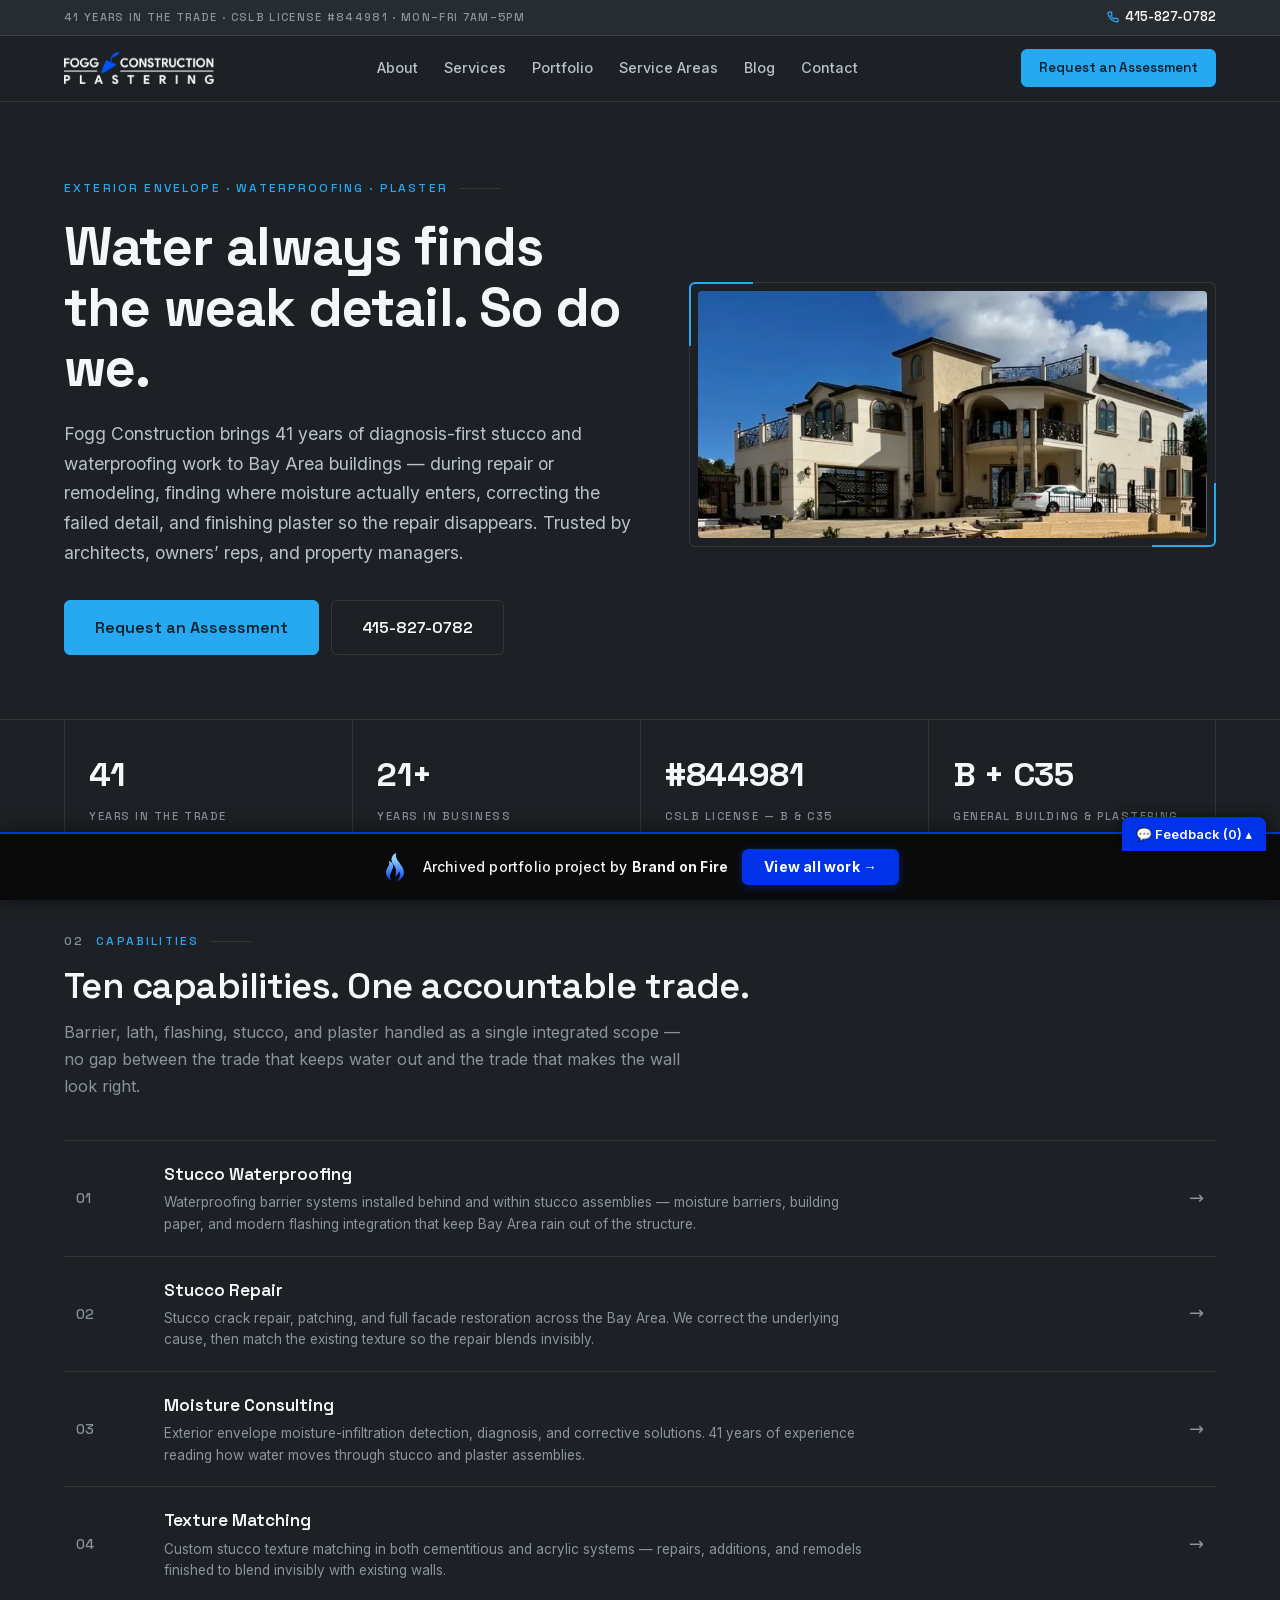
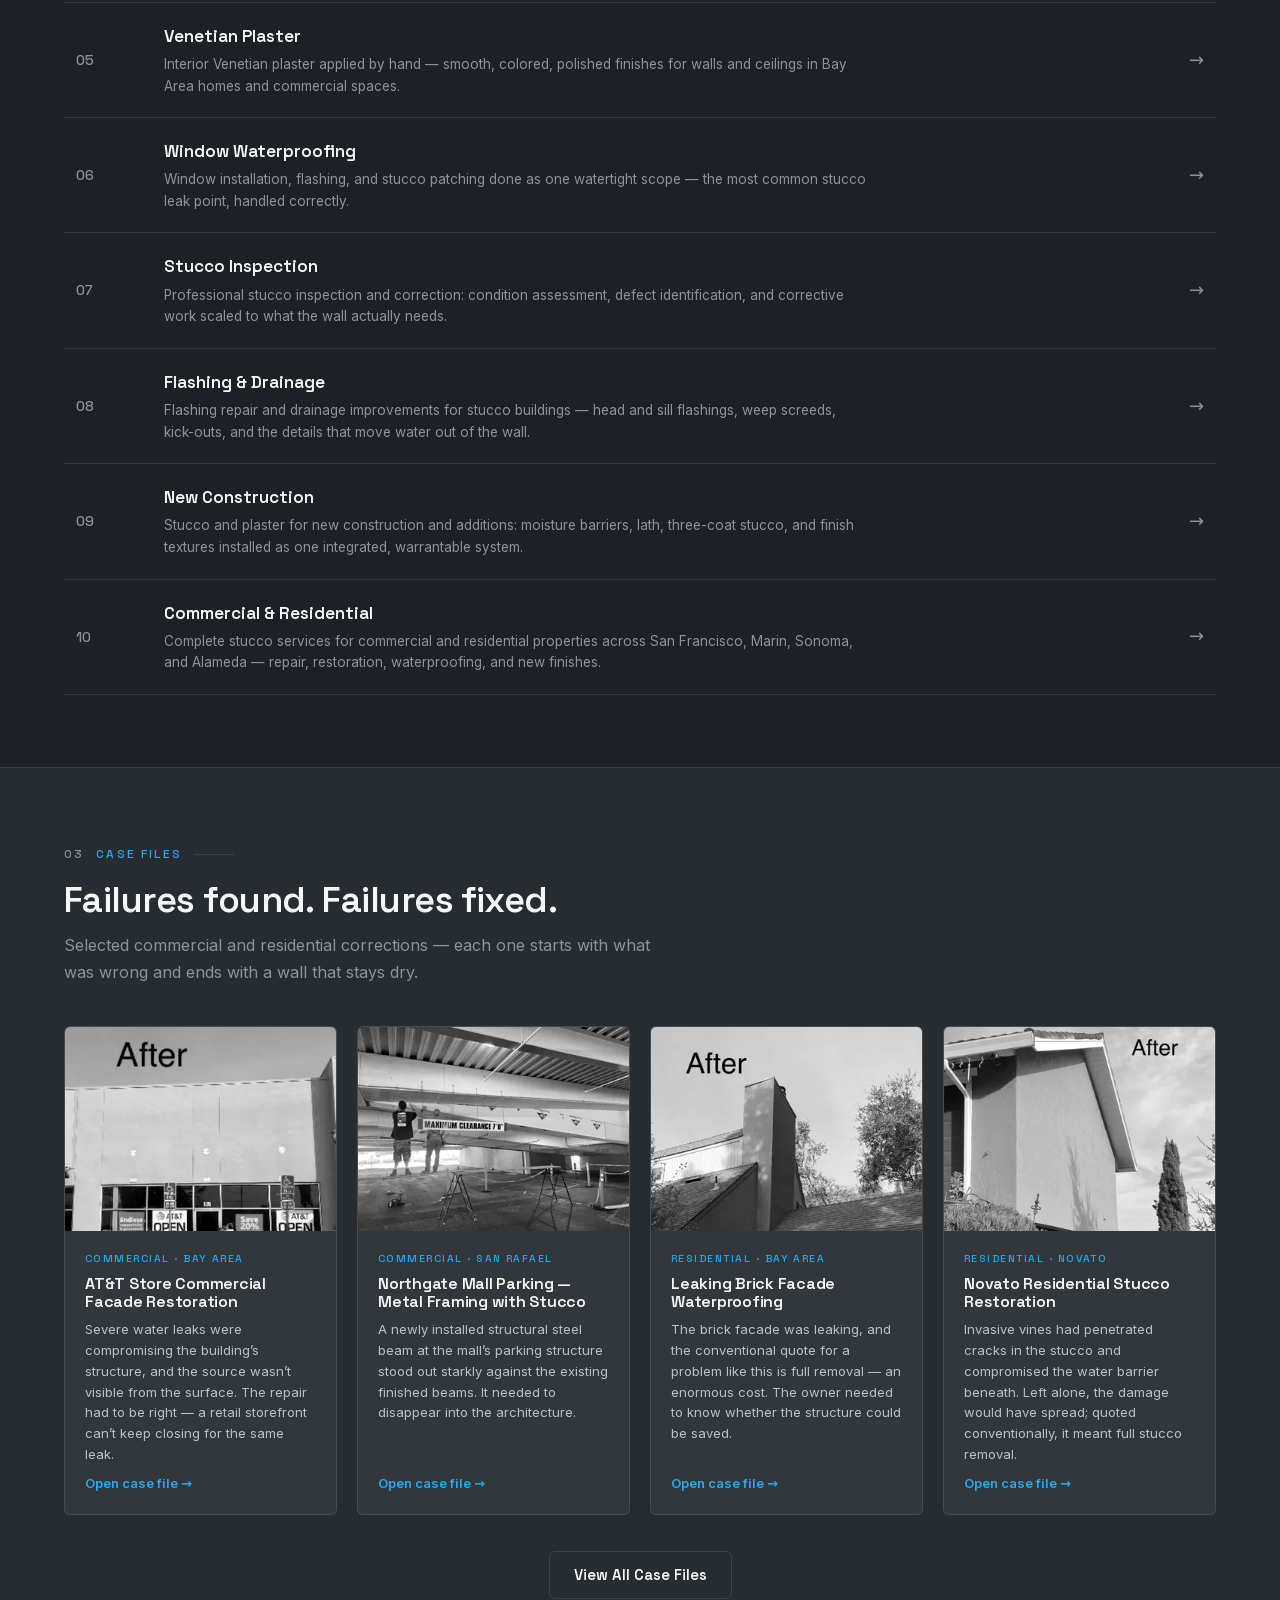
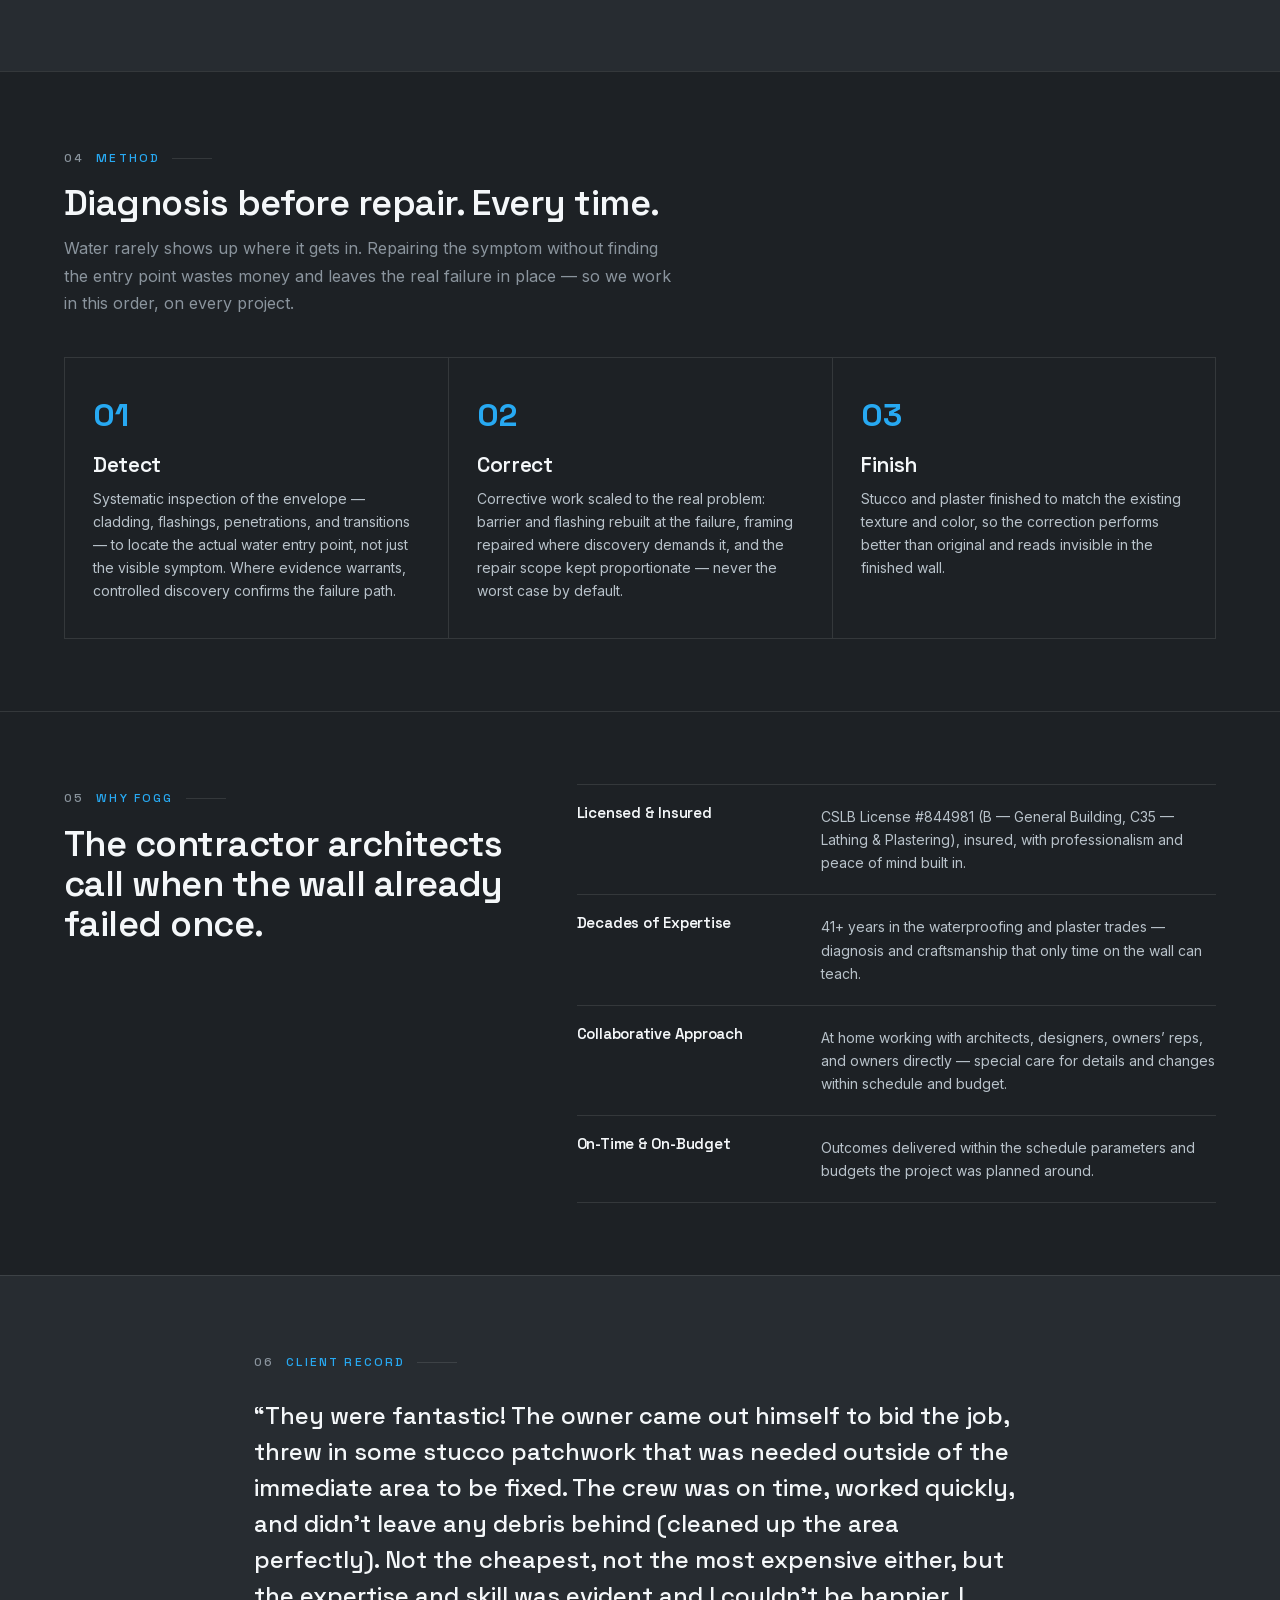
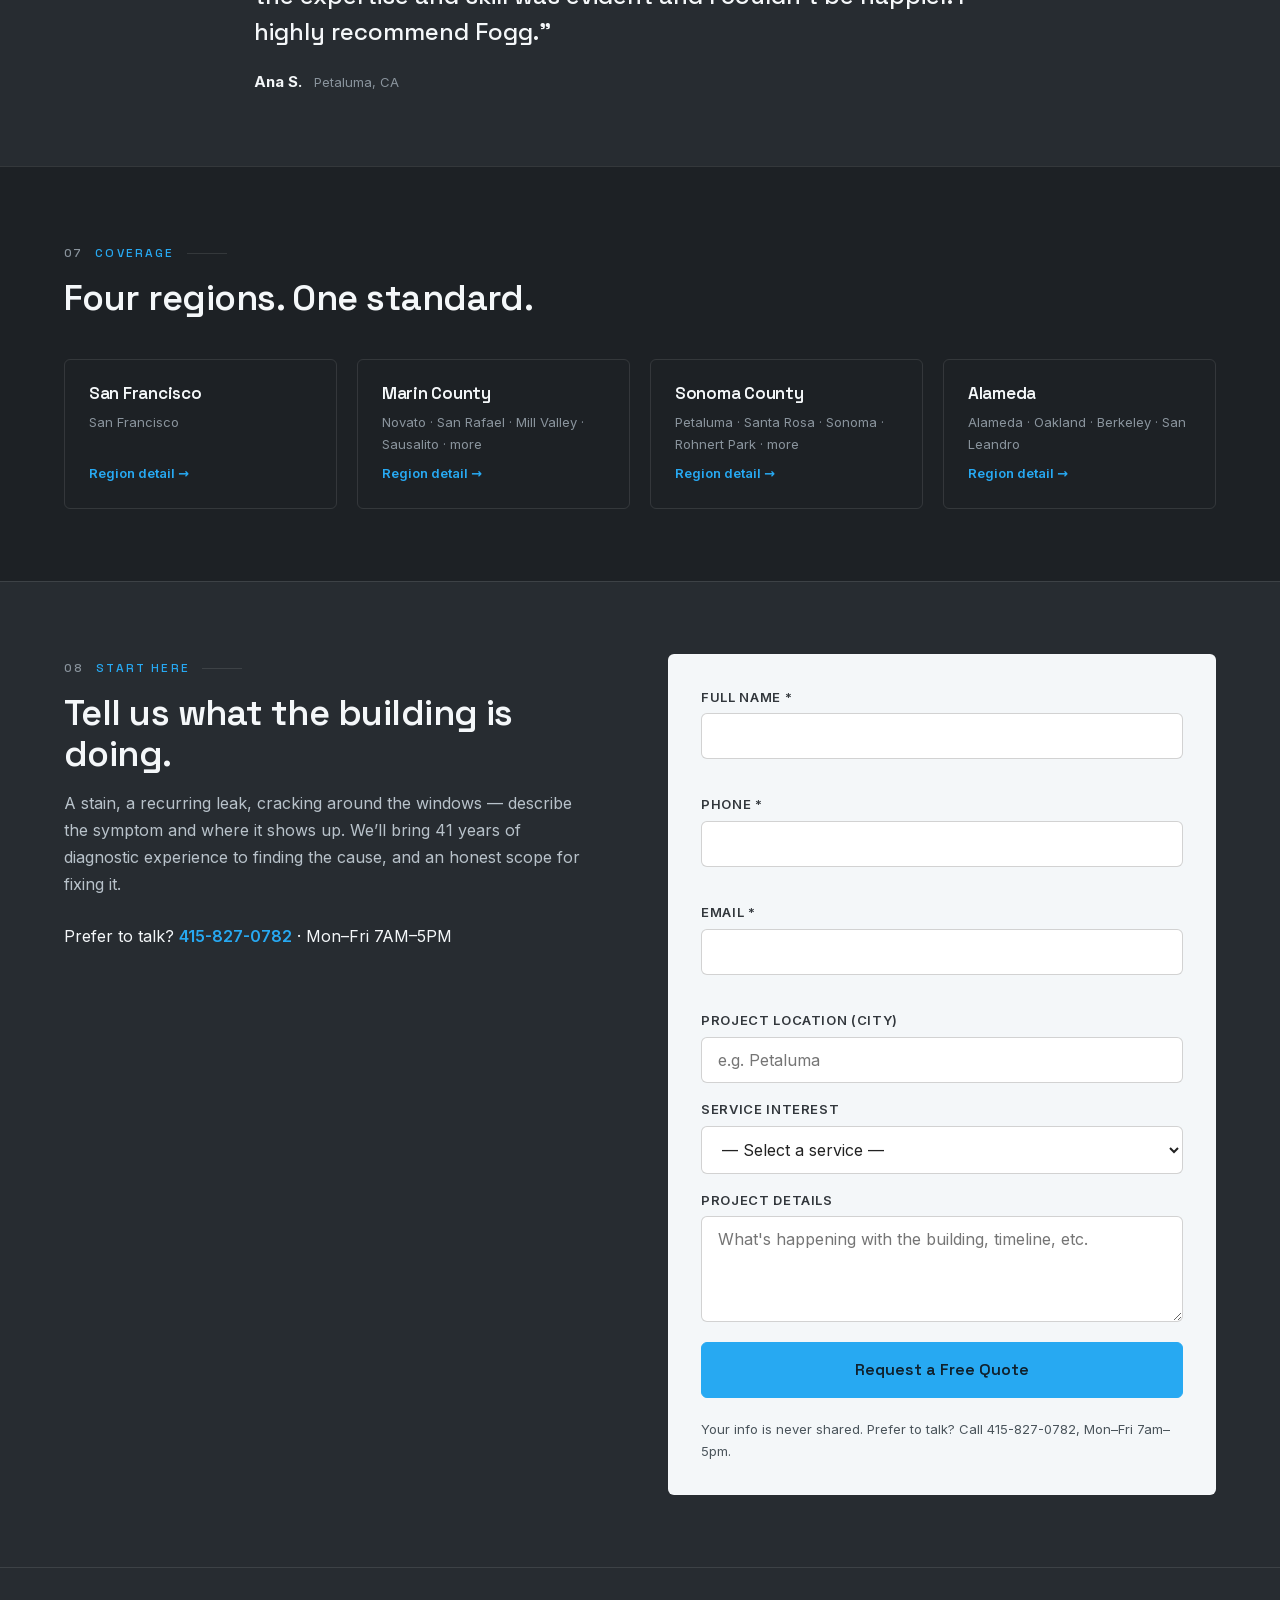
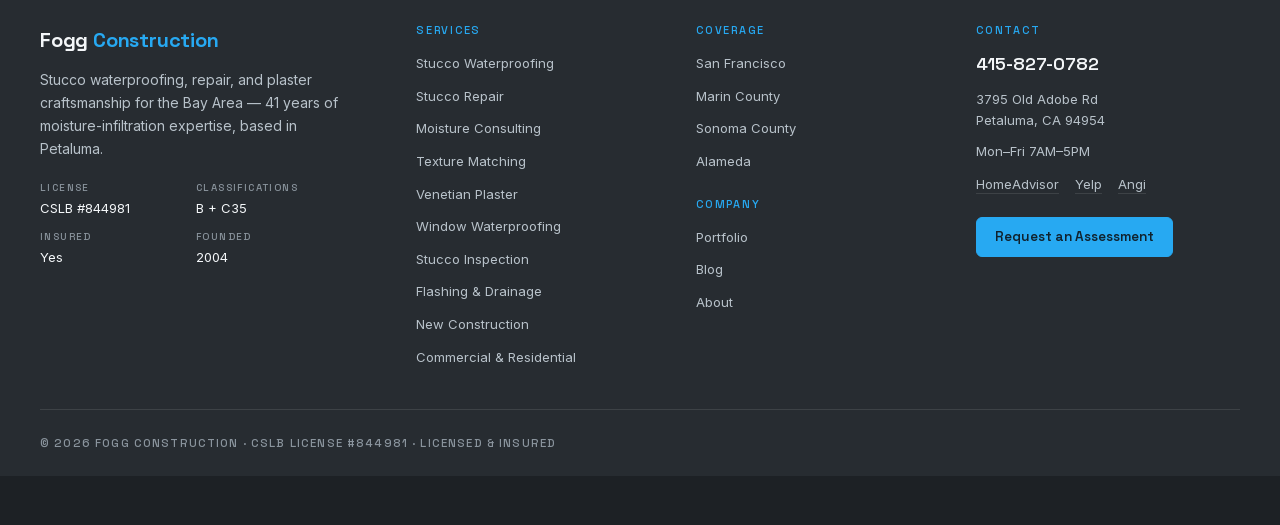
==== commit 1f06873f: "Add feedback comment widget to portfolio bar" ====
--- a/index.html
+++ b/index.html
@@ -1,57 +1,62 @@
-<!doctype html><html lang="en" data-bofp="0"><head><meta charset="utf-8"><meta name="viewport" content="width=device-width,initial-scale=1"><title>Stucco Waterproofing &amp; Moisture Experts | Fogg Construction</title><meta name="description" content="Diagnosis-first stucco waterproofing, repair &amp; plaster for SF, Marin, Sonoma &amp; Alameda. 41 years of envelope expertise. CSLB #844981. Call 415-827-0782."><link rel="canonical" href="/"><meta name="robots" content="index, follow, max-image-preview:large, max-snippet:-1, max-video-preview:-1"><meta property="og:type" content="website"><meta property="og:title" content="Stucco Waterproofing &amp; Moisture Experts | Fogg Construction"><meta property="og:description" content="Diagnosis-first stucco waterproofing, repair &amp; plaster for SF, Marin, Sonoma &amp; Alameda. 41 years of envelope expertise. CSLB #844981. Call 415-827-0782."><meta property="og:url" content="/"><meta property="og:site_name" content="Fogg Construction"><meta property="og:image" content="/assets/images/og-default.jpg"><meta property="og:locale" content="en_US"><meta name="twitter:card" content="summary_large_image"><meta name="twitter:title" content="Stucco Waterproofing &amp; Moisture Experts | Fogg Construction"><meta name="twitter:description" content="Diagnosis-first stucco waterproofing, repair &amp; plaster for SF, Marin, Sonoma &amp; Alameda. 41 years of envelope expertise. CSLB #844981. Call 415-827-0782."><meta name="twitter:image" content="/assets/images/og-default.jpg"><meta name="geo.region" content="US-CA"><meta name="geo.placename" content="Petaluma, Sonoma County, CA"><meta name="geo.position" content="38.253215;-122.567448"><meta name="ICBM" content="38.253215, -122.567448"><link rel="icon" type="image/svg+xml" href="/favicon.svg"><link rel="icon" type="image/png" href="/favicon.png"><link rel="apple-touch-icon" href="/favicon.png"><link rel="manifest" href="/manifest.json"><meta name="theme-color" content="#32373c"><link rel="stylesheet" href="style.css"><style>[data-bofp="0"]{background-color:#1d2125!important}[data-bofp="1"]{background-color:#1d2125!important;color:#b8c2ca!important}[data-bofp="2"]{background-color:#1d2125!important;color:#b8c2ca!important}[data-bofp="3"]{background-color:#1d2125!important;color:#b8c2ca!important}[data-bofp="4"]{background-color:#272c31!important;color:#b8c2ca!important}[data-bofp="5"]{background-color:#272c31!important;color:#b8c2ca!important}[data-bofp="6"]{background-color:#272c31!important;color:#b8c2ca!important}[data-bofp="7"]{background-color:#272c31!important;color:#b8c2ca!important}</style><meta name="robots" content="noindex, nofollow"></head> <body data-bofp="1"> <a class="sr-only" href="#content">Skip to content</a> <header class="hb" id="hb" data-astro-cid-hc4cwfqd="" data-bofp="2"> <div class="hb-util" data-astro-cid-hc4cwfqd=""> <div class="hb-util-inner" data-astro-cid-hc4cwfqd=""> <p class="hb-util-meta" data-astro-cid-hc4cwfqd="">41 Years in the Trade · CSLB License #844981 · Mon–Fri 7AM–5PM</p> <a class="hb-util-phone" href="tel:+14158270782" data-astro-cid-hc4cwfqd=""> <svg width="12" height="12" viewBox="0 0 24 24" fill="none" stroke="currentColor" stroke-width="2.5" aria-hidden="true" data-astro-cid-hc4cwfqd=""><path d="M22 16.92v3a2 2 0 0 1-2.18 2 19.79 19.79 0 0 1-8.63-3.07 19.5 19.5 0 0 1-6-6 19.79 19.79 0 0 1-3.07-8.67A2 2 0 0 1 4.11 2h3a2 2 0 0 1 2 1.72 12.84 12.84 0 0 0 .7 2.81 2 2 0 0 1-.45 2.11L8.09 9.91a16 16 0 0 0 6 6l1.27-1.27a2 2 0 0 1 2.11-.45 12.84 12.84 0 0 0 2.81.7A2 2 0 0 1 22 16.92z" data-astro-cid-hc4cwfqd=""></path></svg> 415-827-0782 </a> </div> </div> <div class="hb-main" data-astro-cid-hc4cwfqd="" data-bofp="3"> <div class="hb-inner" data-astro-cid-hc4cwfqd=""> <a href="index.html" class="hb-logo" aria-label="Fogg Construction — home" data-astro-cid-hc4cwfqd=""> <img src="_a/aed684697bbf.svg" alt="Fogg Construction" width="150" height="32" data-astro-cid-hc4cwfqd="" decoding="sync"> </a> <nav class="hb-nav" aria-label="Primary" data-astro-cid-hc4cwfqd=""> <a href="about/index.html" class="" data-astro-cid-hc4cwfqd="">About</a><a href="services/index.html" class="" data-astro-cid-hc4cwfqd="">Services</a><a href="portfolio/index.html" class="" data-astro-cid-hc4cwfqd="">Portfolio</a><a href="service-areas/index.html" class="" data-astro-cid-hc4cwfqd="">Service Areas</a><a href="blog/index.html" class="" data-astro-cid-hc4cwfqd="">Blog</a><a href="contact/index.html" class="" data-astro-cid-hc4cwfqd="">Contact</a> </nav> <a href="contact/index.html" class="hb-cta b-btn b-btn--primary" data-astro-cid-hc4cwfqd="">Request an Assessment</a> <button class="hb-burger" id="hb-burger" aria-expanded="false" aria-controls="hb-mobile" aria-label="Open menu" data-astro-cid-hc4cwfqd=""> <span data-astro-cid-hc4cwfqd=""></span><span data-astro-cid-hc4cwfqd=""></span><span data-astro-cid-hc4cwfqd=""></span> </button> </div> </div> <nav class="hb-mobile" id="hb-mobile" hidden="" aria-label="Mobile" data-astro-cid-hc4cwfqd=""> <a href="index.html" data-astro-cid-hc4cwfqd="">Home</a> <a href="about/index.html" data-astro-cid-hc4cwfqd="">About</a> <a href="services/index.html" data-astro-cid-hc4cwfqd="">Services</a> <a class="hb-mobile-sub" href="services/stucco-waterproofing-moisture-barrier/index.html" data-astro-cid-hc4cwfqd="">· Stucco Waterproofing</a><a class="hb-mobile-sub" href="services/stucco-repair-restoration/index.html" data-astro-cid-hc4cwfqd="">· Stucco Repair</a><a class="hb-mobile-sub" href="services/moisture-infiltration-consulting/index.html" data-astro-cid-hc4cwfqd="">· Moisture Consulting</a><a class="hb-mobile-sub" href="services/custom-stucco-texture-matching/index.html" data-astro-cid-hc4cwfqd="">· Texture Matching</a><a class="hb-mobile-sub" href="services/venetian-plaster/index.html" data-astro-cid-hc4cwfqd="">· Venetian Plaster</a><a class="hb-mobile-sub" href="services/window-installation-waterproofing/index.html" data-astro-cid-hc4cwfqd="">· Window Waterproofing</a><a class="hb-mobile-sub" href="#" data-astro-cid-hc4cwfqd="">· Stucco Inspection</a><a class="hb-mobile-sub" href="#" data-astro-cid-hc4cwfqd="">· Flashing &amp; Drainage</a><a class="hb-mobile-sub" href="#" data-astro-cid-hc4cwfqd="">· New Construction</a><a class="hb-mobile-sub" href="#" data-astro-cid-hc4cwfqd="">· Commercial &amp; Residential</a> <a href="portfolio/index.html" data-astro-cid-hc4cwfqd="">Portfolio</a> <a href="service-areas/index.html" data-astro-cid-hc4cwfqd="">Service Areas</a> <a href="blog/index.html" data-astro-cid-hc4cwfqd="">Blog</a> <a href="contact/index.html" data-astro-cid-hc4cwfqd="">Contact</a> <a class="hb-mobile-cta" href="contact/index.html" data-astro-cid-hc4cwfqd="">Request an Assessment</a> <a class="hb-mobile-call" href="tel:+14158270782" data-astro-cid-hc4cwfqd="">Call 415-827-0782</a> </nav> </header> <main id="content"> <section class="hm-hero" data-astro-cid-j7pv25f6=""> <div class="b-container hm-hero-grid" data-astro-cid-j7pv25f6=""> <div class="hm-hero-text" data-astro-cid-j7pv25f6=""> <span class="b-label" data-astro-cid-j7pv25f6="">Exterior Envelope · Waterproofing · Plaster</span> <h1 data-astro-cid-j7pv25f6="">Water always finds the weak detail. So do we.</h1> <p class="hm-hero-lede" data-astro-cid-j7pv25f6=""> Fogg Construction brings 41 years of diagnosis-first stucco and waterproofing work to Bay Area buildings — during repair or remodeling, finding where moisture actually enters, correcting the failed detail, and finishing plaster so the repair disappears. Trusted by architects, owners’ reps, and property managers. </p> <div class="hm-hero-actions" data-astro-cid-j7pv25f6=""> <a href="contact/index.html" class="b-btn b-btn--primary b-btn--lg" data-astro-cid-j7pv25f6="">Request an Assessment</a> <a href="tel:+14158270782" class="b-btn b-btn--ghost b-btn--lg" data-astro-cid-j7pv25f6="">415-827-0782</a> </div> </div> <figure class="hm-hero-visual" data-astro-cid-j7pv25f6=""> <img src="_a/d2204d99c051.webp" alt="Completed Mediterranean-style estate with custom stucco finish and wrought-iron balconies — new construction stucco in Santa Rosa" fetchpriority="high" data-astro-cid-j7pv25f6="true" decoding="sync" width="1200" height="584"> </figure> </div> </section> <section class="hm-creds" aria-label="Credentials" data-astro-cid-j7pv25f6=""> <div class="b-container hm-creds-grid" data-astro-cid-j7pv25f6=""> <div class="hm-cred" data-astro-cid-j7pv25f6=""> <span class="hm-cred-stat" data-astro-cid-j7pv25f6="">41</span> <span class="hm-cred-label" data-astro-cid-j7pv25f6="">Years in the trade</span> </div><div class="hm-cred" data-astro-cid-j7pv25f6=""> <span class="hm-cred-stat" data-astro-cid-j7pv25f6="">21+</span> <span class="hm-cred-label" data-astro-cid-j7pv25f6="">Years in business</span> </div><div class="hm-cred" data-astro-cid-j7pv25f6=""> <span class="hm-cred-stat" data-astro-cid-j7pv25f6="">#844981</span> <span class="hm-cred-label" data-astro-cid-j7pv25f6="">CSLB License — B &amp; C35</span> </div><div class="hm-cred" data-astro-cid-j7pv25f6=""> <span class="hm-cred-stat" data-astro-cid-j7pv25f6="">B + C35</span> <span class="hm-cred-label" data-astro-cid-j7pv25f6="">General Building &amp; Plastering</span> </div> </div> </section> <section class="b-section b-section--line" data-astro-cid-j7pv25f6=""> <div class="b-container" data-astro-cid-j7pv25f6=""> <div class="b-sec-head" data-astro-cid-j7pv25f6=""> <span class="b-label" data-astro-cid-j7pv25f6=""><span class="b-label-num" data-astro-cid-j7pv25f6="">02</span> Capabilities</span> <h2 data-astro-cid-j7pv25f6="">Ten capabilities. One accountable trade.</h2> <p data-astro-cid-j7pv25f6="">Barrier, lath, flashing, stucco, and plaster handled as a single integrated scope — no gap between the trade that keeps water out and the trade that makes the wall look right.</p> </div> <ol class="hm-caps" data-astro-cid-j7pv25f6=""> <li data-astro-cid-j7pv25f6=""> <a class="hm-cap" href="services/stucco-waterproofing-moisture-barrier/index.html" data-astro-cid-j7pv25f6=""> <span class="hm-cap-num" data-astro-cid-j7pv25f6="">01</span> <span class="hm-cap-body" data-astro-cid-j7pv25f6=""> <span class="hm-cap-name" data-astro-cid-j7pv25f6="">Stucco Waterproofing</span> <span class="hm-cap-desc" data-astro-cid-j7pv25f6="">Waterproofing barrier systems installed behind and within stucco assemblies — moisture barriers, building paper, and modern flashing integration that keep Bay Area rain out of the structure.</span> </span> <span class="hm-cap-arrow" aria-hidden="true" data-astro-cid-j7pv25f6="">→</span> </a> </li><li data-astro-cid-j7pv25f6=""> <a class="hm-cap" href="services/stucco-repair-restoration/index.html" data-astro-cid-j7pv25f6=""> <span class="hm-cap-num" data-astro-cid-j7pv25f6="">02</span> <span class="hm-cap-body" data-astro-cid-j7pv25f6=""> <span class="hm-cap-name" data-astro-cid-j7pv25f6="">Stucco Repair</span> <span class="hm-cap-desc" data-astro-cid-j7pv25f6="">Stucco crack repair, patching, and full facade restoration across the Bay Area. We correct the underlying cause, then match the existing texture so the repair blends invisibly.</span> </span> <span class="hm-cap-arrow" aria-hidden="true" data-astro-cid-j7pv25f6="">→</span> </a> </li><li data-astro-cid-j7pv25f6=""> <a class="hm-cap" href="services/moisture-infiltration-consulting/index.html" data-astro-cid-j7pv25f6=""> <span class="hm-cap-num" data-astro-cid-j7pv25f6="">03</span> <span class="hm-cap-body" data-astro-cid-j7pv25f6=""> <span class="hm-cap-name" data-astro-cid-j7pv25f6="">Moisture Consulting</span> <span class="hm-cap-desc" data-astro-cid-j7pv25f6="">Exterior envelope moisture-infiltration detection, diagnosis, and corrective solutions. 41 years of experience reading how water moves through stucco and plaster assemblies.</span> </span> <span class="hm-cap-arrow" aria-hidden="true" data-astro-cid-j7pv25f6="">→</span> </a> </li><li data-astro-cid-j7pv25f6=""> <a class="hm-cap" href="services/custom-stucco-texture-matching/index.html" data-astro-cid-j7pv25f6=""> <span class="hm-cap-num" data-astro-cid-j7pv25f6="">04</span> <span class="hm-cap-body" data-astro-cid-j7pv25f6=""> <span class="hm-cap-name" data-astro-cid-j7pv25f6="">Texture Matching</span> <span class="hm-cap-desc" data-astro-cid-j7pv25f6="">Custom stucco texture matching in both cementitious and acrylic systems — repairs, additions, and remodels finished to blend invisibly with existing walls.</span> </span> <span class="hm-cap-arrow" aria-hidden="true" data-astro-cid-j7pv25f6="">→</span> </a> </li><li data-astro-cid-j7pv25f6=""> <a class="hm-cap" href="services/venetian-plaster/index.html" data-astro-cid-j7pv25f6=""> <span class="hm-cap-num" data-astro-cid-j7pv25f6="">05</span> <span class="hm-cap-body" data-astro-cid-j7pv25f6=""> <span class="hm-cap-name" data-astro-cid-j7pv25f6="">Venetian Plaster</span> <span class="hm-cap-desc" data-astro-cid-j7pv25f6="">Interior Venetian plaster applied by hand — smooth, colored, polished finishes for walls and ceilings in Bay Area homes and commercial spaces.</span> </span> <span class="hm-cap-arrow" aria-hidden="true" data-astro-cid-j7pv25f6="">→</span> </a> </li><li data-astro-cid-j7pv25f6=""> <a class="hm-cap" href="services/window-installation-waterproofing/index.html" data-astro-cid-j7pv25f6=""> <span class="hm-cap-num" data-astro-cid-j7pv25f6="">06</span> <span class="hm-cap-body" data-astro-cid-j7pv25f6=""> <span class="hm-cap-name" data-astro-cid-j7pv25f6="">Window Waterproofing</span> <span class="hm-cap-desc" data-astro-cid-j7pv25f6="">Window installation, flashing, and stucco patching done as one watertight scope — the most common stucco leak point, handled correctly.</span> </span> <span class="hm-cap-arrow" aria-hidden="true" data-astro-cid-j7pv25f6="">→</span> </a> </li><li data-astro-cid-j7pv25f6=""> <a class="hm-cap" href="#" data-astro-cid-j7pv25f6=""> <span class="hm-cap-num" data-astro-cid-j7pv25f6="">07</span> <span class="hm-cap-body" data-astro-cid-j7pv25f6=""> <span class="hm-cap-name" data-astro-cid-j7pv25f6="">Stucco Inspection</span> <span class="hm-cap-desc" data-astro-cid-j7pv25f6="">Professional stucco inspection and correction: condition assessment, defect identification, and corrective work scaled to what the wall actually needs.</span> </span> <span class="hm-cap-arrow" aria-hidden="true" data-astro-cid-j7pv25f6="">→</span> </a> </li><li data-astro-cid-j7pv25f6=""> <a class="hm-cap" href="#" data-astro-cid-j7pv25f6=""> <span class="hm-cap-num" data-astro-cid-j7pv25f6="">08</span> <span class="hm-cap-body" data-astro-cid-j7pv25f6=""> <span class="hm-cap-name" data-astro-cid-j7pv25f6="">Flashing &amp; Drainage</span> <span class="hm-cap-desc" data-astro-cid-j7pv25f6="">Flashing repair and drainage improvements for stucco buildings — head and sill flashings, weep screeds, kick-outs, and the details that move water out of the wall.</span> </span> <span class="hm-cap-arrow" aria-hidden="true" data-astro-cid-j7pv25f6="">→</span> </a> </li><li data-astro-cid-j7pv25f6=""> <a class="hm-cap" href="#" data-astro-cid-j7pv25f6=""> <span class="hm-cap-num" data-astro-cid-j7pv25f6="">09</span> <span class="hm-cap-body" data-astro-cid-j7pv25f6=""> <span class="hm-cap-name" data-astro-cid-j7pv25f6="">New Construction</span> <span class="hm-cap-desc" data-astro-cid-j7pv25f6="">Stucco and plaster for new construction and additions: moisture barriers, lath, three-coat stucco, and finish textures installed as one integrated, warrantable system.</span> </span> <span class="hm-cap-arrow" aria-hidden="true" data-astro-cid-j7pv25f6="">→</span> </a> </li><li data-astro-cid-j7pv25f6=""> <a class="hm-cap" href="#" data-astro-cid-j7pv25f6=""> <span class="hm-cap-num" data-astro-cid-j7pv25f6="">10</span> <span class="hm-cap-body" data-astro-cid-j7pv25f6=""> <span class="hm-cap-name" data-astro-cid-j7pv25f6="">Commercial &amp; Residential</span> <span class="hm-cap-desc" data-astro-cid-j7pv25f6="">Complete stucco services for commercial and residential properties across San Francisco, Marin, Sonoma, and Alameda — repair, restoration, waterproofing, and new finishes.</span> </span> <span class="hm-cap-arrow" aria-hidden="true" data-astro-cid-j7pv25f6="">→</span> </a> </li> </ol> </div> </section> <section class="b-section b-section--line b-section--panel" data-astro-cid-j7pv25f6="" data-bofp="4"> <div class="b-container" data-astro-cid-j7pv25f6=""> <div class="b-sec-head" data-astro-cid-j7pv25f6=""> <span class="b-label" data-astro-cid-j7pv25f6=""><span class="b-label-num" data-astro-cid-j7pv25f6="">03</span> Case Files</span> <h2 data-astro-cid-j7pv25f6="">Failures found. Failures fixed.</h2> <p data-astro-cid-j7pv25f6="">Selected commercial and residential corrections — each one starts with what was wrong and ends with a wall that stays dry.</p> </div> <div class="hm-cases" data-astro-cid-j7pv25f6=""> <a class="hm-case b-mono" href="#" data-astro-cid-j7pv25f6=""> <div class="hm-case-img" data-astro-cid-j7pv25f6=""> <img src="_a/33117bf4c5e7.webp" alt="Completed stucco facade at the AT&amp;T store (after) — commercial stucco repair in the Bay Area" data-astro-cid-j7pv25f6="true" decoding="sync" width="750" height="800"> </div> <div class="hm-case-body" data-astro-cid-j7pv25f6=""> <span class="hm-case-tag" data-astro-cid-j7pv25f6="">Commercial · Bay Area</span> <h3 data-astro-cid-j7pv25f6="">AT&amp;T Store Commercial Facade Restoration</h3> <p data-astro-cid-j7pv25f6="">Severe water leaks were compromising the building’s structure, and the source wasn’t visible from the surface. The repair had to be right — a retail storefront can’t keep closing for the same leak.</p> <span class="b-link" data-astro-cid-j7pv25f6="">Open case file →</span> </div> </a><a class="hm-case b-mono" href="#" data-astro-cid-j7pv25f6=""> <div class="hm-case-img" data-astro-cid-j7pv25f6=""> <img src="_a/c0bd535c3443.webp" alt="Finished stucco-clad beam in the Northgate Mall parking structure (after) — commercial stucco" data-astro-cid-j7pv25f6="true" decoding="sync" width="4032" height="3024"> </div> <div class="hm-case-body" data-astro-cid-j7pv25f6=""> <span class="hm-case-tag" data-astro-cid-j7pv25f6="">Commercial · San Rafael</span> <h3 data-astro-cid-j7pv25f6="">Northgate Mall Parking — Metal Framing with Stucco</h3> <p data-astro-cid-j7pv25f6="">A newly installed structural steel beam at the mall’s parking structure stood out starkly against the existing finished beams. It needed to disappear into the architecture.</p> <span class="b-link" data-astro-cid-j7pv25f6="">Open case file →</span> </div> </a><a class="hm-case b-mono" href="#" data-astro-cid-j7pv25f6=""> <div class="hm-case-img" data-astro-cid-j7pv25f6=""> <img src="_a/21e93159b4f8.webp" alt="Chimney re-clad in smooth stucco matched to the home's siding color (after) — brick facade waterproofing" data-astro-cid-j7pv25f6="true" decoding="sync" width="725" height="1265"> </div> <div class="hm-case-body" data-astro-cid-j7pv25f6=""> <span class="hm-case-tag" data-astro-cid-j7pv25f6="">Residential · Bay Area</span> <h3 data-astro-cid-j7pv25f6="">Leaking Brick Facade Waterproofing</h3> <p data-astro-cid-j7pv25f6="">The brick facade was leaking, and the conventional quote for a problem like this is full removal — an enormous cost. The owner needed to know whether the structure could be saved.</p> <span class="b-link" data-astro-cid-j7pv25f6="">Open case file →</span> </div> </a><a class="hm-case b-mono" href="#" data-astro-cid-j7pv25f6=""> <div class="hm-case-img" data-astro-cid-j7pv25f6=""> <img src="_a/7bade37c5be9.webp" alt="Restored wall with a smooth new stucco finish on a hillside home (after) — stucco restoration in Novato" data-astro-cid-j7pv25f6="true" decoding="sync" width="750" height="1041"> </div> <div class="hm-case-body" data-astro-cid-j7pv25f6=""> <span class="hm-case-tag" data-astro-cid-j7pv25f6="">Residential · Novato</span> <h3 data-astro-cid-j7pv25f6="">Novato Residential Stucco Restoration</h3> <p data-astro-cid-j7pv25f6="">Invasive vines had penetrated cracks in the stucco and compromised the water barrier beneath. Left alone, the damage would have spread; quoted conventionally, it meant full stucco removal.</p> <span class="b-link" data-astro-cid-j7pv25f6="">Open case file →</span> </div> </a> </div> <div class="hm-more" data-astro-cid-j7pv25f6=""> <a href="portfolio/index.html" class="b-btn b-btn--ghost" data-astro-cid-j7pv25f6="">View All Case Files</a> </div> </div> </section> <section class="b-section b-section--line" data-astro-cid-j7pv25f6=""> <div class="b-container" data-astro-cid-j7pv25f6=""> <div class="b-sec-head" data-astro-cid-j7pv25f6=""> <span class="b-label" data-astro-cid-j7pv25f6=""><span class="b-label-num" data-astro-cid-j7pv25f6="">04</span> Method</span> <h2 data-astro-cid-j7pv25f6="">Diagnosis before repair. Every time.</h2> <p data-astro-cid-j7pv25f6="">Water rarely shows up where it gets in. Repairing the symptom without finding the entry point wastes money and leaves the real failure in place — so we work in this order, on every project.</p> </div> <div class="hm-method" data-astro-cid-j7pv25f6=""> <article class="hm-step" data-astro-cid-j7pv25f6=""> <span class="hm-step-num" data-astro-cid-j7pv25f6="">01</span> <h3 data-astro-cid-j7pv25f6="">Detect</h3> <p data-astro-cid-j7pv25f6="">Systematic inspection of the envelope — cladding, flashings, penetrations, and transitions — to locate the actual water entry point, not just the visible symptom. Where evidence warrants, controlled discovery confirms the failure path.</p> </article><article class="hm-step" data-astro-cid-j7pv25f6=""> <span class="hm-step-num" data-astro-cid-j7pv25f6="">02</span> <h3 data-astro-cid-j7pv25f6="">Correct</h3> <p data-astro-cid-j7pv25f6="">Corrective work scaled to the real problem: barrier and flashing rebuilt at the failure, framing repaired where discovery demands it, and the repair scope kept proportionate — never the worst case by default.</p> </article><article class="hm-step" data-astro-cid-j7pv25f6=""> <span class="hm-step-num" data-astro-cid-j7pv25f6="">03</span> <h3 data-astro-cid-j7pv25f6="">Finish</h3> <p data-astro-cid-j7pv25f6="">Stucco and plaster finished to match the existing texture and color, so the correction performs better than original and reads invisible in the finished wall.</p> </article> </div> </div> </section> <section class="b-section b-section--line" data-astro-cid-j7pv25f6=""> <div class="b-container hm-why-grid" data-astro-cid-j7pv25f6=""> <div class="hm-why-intro" data-astro-cid-j7pv25f6=""> <span class="b-label" data-astro-cid-j7pv25f6=""><span class="b-label-num" data-astro-cid-j7pv25f6="">05</span> Why Fogg</span> <h2 data-astro-cid-j7pv25f6="">The contractor architects call when the wall already failed once.</h2> </div> <div class="hm-why-rows" data-astro-cid-j7pv25f6=""> <div class="hm-why-row" data-astro-cid-j7pv25f6=""> <h3 data-astro-cid-j7pv25f6="">Licensed &amp; Insured</h3> <p data-astro-cid-j7pv25f6="">CSLB License #844981 (B — General Building, C35 — Lathing &amp; Plastering), insured, with professionalism and peace of mind built in.</p> </div><div class="hm-why-row" data-astro-cid-j7pv25f6=""> <h3 data-astro-cid-j7pv25f6="">Decades of Expertise</h3> <p data-astro-cid-j7pv25f6="">41+ years in the waterproofing and plaster trades — diagnosis and craftsmanship that only time on the wall can teach.</p> </div><div class="hm-why-row" data-astro-cid-j7pv25f6=""> <h3 data-astro-cid-j7pv25f6="">Collaborative Approach</h3> <p data-astro-cid-j7pv25f6="">At home working with architects, designers, owners’ reps, and owners directly — special care for details and changes within schedule and budget.</p> </div><div class="hm-why-row" data-astro-cid-j7pv25f6=""> <h3 data-astro-cid-j7pv25f6="">On-Time &amp; On-Budget</h3> <p data-astro-cid-j7pv25f6="">Outcomes delivered within the schedule parameters and budgets the project was planned around.</p> </div> </div> </div> </section> <section class="b-section b-section--line b-section--panel" data-astro-cid-j7pv25f6="" data-bofp="5"> <div class="b-narrow" data-astro-cid-j7pv25f6=""> <span class="b-label" data-astro-cid-j7pv25f6=""><span class="b-label-num" data-astro-cid-j7pv25f6="">06</span> Client Record</span> <figure class="hm-quote" data-astro-cid-j7pv25f6=""> <blockquote data-astro-cid-j7pv25f6="">“They were fantastic! The owner came out himself to bid the job, threw in some stucco patchwork that was needed outside of the immediate area to be fixed. The crew was on time, worked quickly, and didn’t leave any debris behind (cleaned up the area perfectly). Not the cheapest, not the most expensive either, but the expertise and skill was evident and I couldn’t be happier. I highly recommend Fogg.”</blockquote> <figcaption data-astro-cid-j7pv25f6=""> <strong data-astro-cid-j7pv25f6="">Ana S.</strong> <span data-astro-cid-j7pv25f6="">Petaluma, CA</span> </figcaption> </figure> </div> </section> <section class="b-section b-section--line" data-astro-cid-j7pv25f6=""> <div class="b-container" data-astro-cid-j7pv25f6=""> <div class="b-sec-head" data-astro-cid-j7pv25f6=""> <span class="b-label" data-astro-cid-j7pv25f6=""><span class="b-label-num" data-astro-cid-j7pv25f6="">07</span> Coverage</span> <h2 data-astro-cid-j7pv25f6="">Four regions. One standard.</h2> </div> <div class="hm-regions" data-astro-cid-j7pv25f6=""> <a class="hm-region" href="#" data-astro-cid-j7pv25f6=""> <h3 data-astro-cid-j7pv25f6="">San Francisco</h3> <p data-astro-cid-j7pv25f6="">San Francisco</p> <span class="b-link" data-astro-cid-j7pv25f6="">Region detail →</span> </a><a class="hm-region" href="#" data-astro-cid-j7pv25f6=""> <h3 data-astro-cid-j7pv25f6="">Marin County</h3> <p data-astro-cid-j7pv25f6="">Novato · San Rafael · Mill Valley · Sausalito · more</p> <span class="b-link" data-astro-cid-j7pv25f6="">Region detail →</span> </a><a class="hm-region" href="#" data-astro-cid-j7pv25f6=""> <h3 data-astro-cid-j7pv25f6="">Sonoma County</h3> <p data-astro-cid-j7pv25f6="">Petaluma · Santa Rosa · Sonoma · Rohnert Park · more</p> <span class="b-link" data-astro-cid-j7pv25f6="">Region detail →</span> </a><a class="hm-region" href="#" data-astro-cid-j7pv25f6=""> <h3 data-astro-cid-j7pv25f6="">Alameda</h3> <p data-astro-cid-j7pv25f6="">Alameda · Oakland · Berkeley · San Leandro</p> <span class="b-link" data-astro-cid-j7pv25f6="">Region detail →</span> </a> </div> </div> </section> <section class="b-section b-section--line b-section--panel" id="assessment" data-astro-cid-j7pv25f6="" data-bofp="6"> <div class="b-container hm-cta-grid" data-astro-cid-j7pv25f6=""> <div class="hm-cta-text" data-astro-cid-j7pv25f6=""> <span class="b-label" data-astro-cid-j7pv25f6=""><span class="b-label-num" data-astro-cid-j7pv25f6="">08</span> Start Here</span> <h2 data-astro-cid-j7pv25f6="">Tell us what the building is doing.</h2> <p data-astro-cid-j7pv25f6=""> A stain, a recurring leak, cracking around the windows — describe the symptom and where it shows up. We’ll bring 41 years of diagnostic experience to finding the cause, and an honest scope for fixing it. </p> <p class="hm-cta-direct" data-astro-cid-j7pv25f6=""> Prefer to talk? <a class="b-link" href="tel:+14158270782" data-astro-cid-j7pv25f6="">415-827-0782</a> · Mon–Fri 7AM–5PM </p> </div> <div class="b-form-card" data-astro-cid-j7pv25f6=""> <form class="contact-form contact-form--compact" id="contact-form" name="contact" netlify-honeypot="bot-field" method="POST" action="/api/contact" novalidate="" data-astro-cid-6vgcpqee=""> <p class="hp" data-astro-cid-6vgcpqee=""><label data-astro-cid-6vgcpqee="">Don't fill this out: <input name="bot-field" tabindex="-1" autocomplete="off" data-astro-cid-6vgcpqee=""></label></p> <div class="form-grid" data-astro-cid-6vgcpqee=""> <label class="field" data-astro-cid-6vgcpqee=""> <span class="field__label" data-astro-cid-6vgcpqee="">Full name <abbr title="required" data-astro-cid-6vgcpqee="">*</abbr></span> <input type="text" name="name" required="" autocomplete="name" data-astro-cid-6vgcpqee=""> <span class="field__error" data-error-for="name" data-astro-cid-6vgcpqee=""></span> </label> <label class="field" data-astro-cid-6vgcpqee=""> <span class="field__label" data-astro-cid-6vgcpqee="">Phone <abbr title="required" data-astro-cid-6vgcpqee="">*</abbr></span> <input type="tel" name="phone" required="" autocomplete="tel" data-astro-cid-6vgcpqee=""> <span class="field__error" data-error-for="phone" data-astro-cid-6vgcpqee=""></span> </label> <label class="field field--full" data-astro-cid-6vgcpqee=""> <span class="field__label" data-astro-cid-6vgcpqee="">Email <abbr title="required" data-astro-cid-6vgcpqee="">*</abbr></span> <input type="email" name="email" required="" autocomplete="email" data-astro-cid-6vgcpqee=""> <span class="field__error" data-error-for="email" data-astro-cid-6vgcpqee=""></span> </label> <label class="field field--full" data-astro-cid-6vgcpqee=""> <span class="field__label" data-astro-cid-6vgcpqee="">Project location (city)</span> <input type="text" name="city" placeholder="e.g. Petaluma" autocomplete="address-level2" data-astro-cid-6vgcpqee=""> </label> <label class="field field--full" data-astro-cid-6vgcpqee=""> <span class="field__label" data-astro-cid-6vgcpqee="">Service interest</span> <select name="service" data-astro-cid-6vgcpqee=""> <option value="" data-astro-cid-6vgcpqee="">— Select a service —</option> <option value="stucco-waterproofing-moisture-barrier" data-astro-cid-6vgcpqee="">Stucco Waterproofing &amp; Moisture Barrier Systems</option><option value="stucco-repair-restoration" data-astro-cid-6vgcpqee="">Stucco Repair &amp; Restoration</option><option value="moisture-infiltration-consulting" data-astro-cid-6vgcpqee="">Exterior Envelope Moisture Infiltration Consulting</option><option value="custom-stucco-texture-matching" data-astro-cid-6vgcpqee="">Custom Stucco Texture Matching</option><option value="venetian-plaster" data-astro-cid-6vgcpqee="">Interior Venetian Plaster Applications</option><option value="window-installation-waterproofing" data-astro-cid-6vgcpqee="">Window Installation &amp; Waterproofing</option><option value="stucco-inspection-correction" data-astro-cid-6vgcpqee="">Stucco Inspection &amp; Correction</option><option value="flashing-drainage-improvements" data-astro-cid-6vgcpqee="">Flashing &amp; Drainage System Improvements</option><option value="new-construction-stucco-plaster" data-astro-cid-6vgcpqee="">New Construction Stucco &amp; Plaster Solutions</option><option value="commercial-residential-stucco" data-astro-cid-6vgcpqee="">Commercial &amp; Residential Stucco Services</option> <option value="other" data-astro-cid-6vgcpqee="">Not sure / other</option> </select> </label> <label class="field field--full" data-astro-cid-6vgcpqee=""> <span class="field__label" data-astro-cid-6vgcpqee="">Project details</span> <textarea name="message" rows="4" placeholder="What's happening with the building, timeline, etc." data-astro-cid-6vgcpqee=""></textarea> </label> </div> <button type="submit" class="btn btn--primary btn--lg" data-astro-cid-6vgcpqee="">Request a Free Quote</button> <p class="form-note" data-astro-cid-6vgcpqee="">Your info is never shared. Prefer to talk? Call 415-827-0782, Mon–Fri 7am–5pm.</p> </form> </div> </div> </section> </main> <footer class="fb" data-astro-cid-l6v3njuw=""> <div class="fb-main" data-astro-cid-l6v3njuw="" data-bofp="7"> <div class="fb-grid" data-astro-cid-l6v3njuw=""> <div class="fb-brand" data-astro-cid-l6v3njuw=""> <span class="fb-name" data-astro-cid-l6v3njuw="">Fogg <em data-astro-cid-l6v3njuw="">Construction</em></span> <p data-astro-cid-l6v3njuw="">Stucco waterproofing, repair, and plaster craftsmanship for the Bay Area — 41 years of moisture-infiltration expertise, based in Petaluma.</p> <dl class="fb-cred" data-astro-cid-l6v3njuw=""> <div data-astro-cid-l6v3njuw=""><dt data-astro-cid-l6v3njuw="">License</dt><dd data-astro-cid-l6v3njuw="">CSLB #844981</dd></div> <div data-astro-cid-l6v3njuw=""><dt data-astro-cid-l6v3njuw="">Classifications</dt><dd data-astro-cid-l6v3njuw="">B + C35</dd></div> <div data-astro-cid-l6v3njuw=""><dt data-astro-cid-l6v3njuw="">Insured</dt><dd data-astro-cid-l6v3njuw="">Yes</dd></div> <div data-astro-cid-l6v3njuw=""><dt data-astro-cid-l6v3njuw="">Founded</dt><dd data-astro-cid-l6v3njuw="">2004</dd></div> </dl> </div> <div class="fb-col" data-astro-cid-l6v3njuw=""> <h4 data-astro-cid-l6v3njuw="">Services</h4> <ul data-astro-cid-l6v3njuw=""> <li data-astro-cid-l6v3njuw=""><a href="services/stucco-waterproofing-moisture-barrier/index.html" data-astro-cid-l6v3njuw="">Stucco Waterproofing</a></li><li data-astro-cid-l6v3njuw=""><a href="services/stucco-repair-restoration/index.html" data-astro-cid-l6v3njuw="">Stucco Repair</a></li><li data-astro-cid-l6v3njuw=""><a href="services/moisture-infiltration-consulting/index.html" data-astro-cid-l6v3njuw="">Moisture Consulting</a></li><li data-astro-cid-l6v3njuw=""><a href="services/custom-stucco-texture-matching/index.html" data-astro-cid-l6v3njuw="">Texture Matching</a></li><li data-astro-cid-l6v3njuw=""><a href="services/venetian-plaster/index.html" data-astro-cid-l6v3njuw="">Venetian Plaster</a></li><li data-astro-cid-l6v3njuw=""><a href="services/window-installation-waterproofing/index.html" data-astro-cid-l6v3njuw="">Window Waterproofing</a></li><li data-astro-cid-l6v3njuw=""><a href="#" data-astro-cid-l6v3njuw="">Stucco Inspection</a></li><li data-astro-cid-l6v3njuw=""><a href="#" data-astro-cid-l6v3njuw="">Flashing &amp; Drainage</a></li><li data-astro-cid-l6v3njuw=""><a href="#" data-astro-cid-l6v3njuw="">New Construction</a></li><li data-astro-cid-l6v3njuw=""><a href="#" data-astro-cid-l6v3njuw="">Commercial &amp; Residential</a></li> </ul> </div> <div class="fb-col" data-astro-cid-l6v3njuw=""> <h4 data-astro-cid-l6v3njuw="">Coverage</h4> <ul data-astro-cid-l6v3njuw=""> <li data-astro-cid-l6v3njuw=""><a href="#" data-astro-cid-l6v3njuw="">San Francisco</a></li><li data-astro-cid-l6v3njuw=""><a href="#" data-astro-cid-l6v3njuw="">Marin County</a></li><li data-astro-cid-l6v3njuw=""><a href="#" data-astro-cid-l6v3njuw="">Sonoma County</a></li><li data-astro-cid-l6v3njuw=""><a href="#" data-astro-cid-l6v3njuw="">Alameda</a></li> </ul> <h4 class="fb-col-h2" data-astro-cid-l6v3njuw="">Company</h4> <ul data-astro-cid-l6v3njuw=""> <li data-astro-cid-l6v3njuw=""><a href="portfolio/index.html" data-astro-cid-l6v3njuw="">Portfolio</a></li> <li data-astro-cid-l6v3njuw=""><a href="blog/index.html" data-astro-cid-l6v3njuw="">Blog</a></li> <li data-astro-cid-l6v3njuw=""><a href="about/index.html" data-astro-cid-l6v3njuw="">About</a></li> </ul> </div> <div class="fb-col" data-astro-cid-l6v3njuw=""> <h4 data-astro-cid-l6v3njuw="">Contact</h4> <p class="fb-phone" data-astro-cid-l6v3njuw=""><a href="tel:+14158270782" data-astro-cid-l6v3njuw="">415-827-0782</a></p> <p data-astro-cid-l6v3njuw="">3795 Old Adobe Rd<br data-astro-cid-l6v3njuw="">Petaluma, CA 94954</p> <p data-astro-cid-l6v3njuw="">Mon–Fri 7AM–5PM</p> <ul class="fb-profiles" data-astro-cid-l6v3njuw=""> <li data-astro-cid-l6v3njuw=""><a href="https://www.homeadvisor.com/rated.FoggConstruction.51681976.html" rel="noopener" target="_blank" data-astro-cid-l6v3njuw="">HomeAdvisor</a></li><li data-astro-cid-l6v3njuw=""><a href="https://www.yelp.com/biz/fogg-construction-stucco-santa-rosa" rel="noopener" target="_blank" data-astro-cid-l6v3njuw="">Yelp</a></li><li data-astro-cid-l6v3njuw=""><a href="https://www.angi.com/companylist/us/ca/petaluma/fogg-construction-reviews-9146171.htm" rel="noopener" target="_blank" data-astro-cid-l6v3njuw="">Angi</a></li> </ul> <a class="fb-cta b-btn b-btn--primary" href="contact/index.html" data-astro-cid-l6v3njuw="">Request an Assessment</a> </div> </div> <div class="fb-bottom" data-astro-cid-l6v3njuw=""> <span data-astro-cid-l6v3njuw="">© 2026 Fogg Construction · CSLB License #844981 · Licensed &amp; Insured</span> </div> </div> </footer><a href="https://brandonfire.com/portfolio/" id="bof-portfolio-bar" rel="noopener" style="position:fixed;left:0;right:0;bottom:0;z-index:2147483647;display:flex;align-items:center;justify-content:center;gap:10px;flex-wrap:wrap;background:#14181c;color:#fff!important;font-family:-apple-system,BlinkMacSystemFont,'Segoe UI',Roboto,Helvetica,Arial,sans-serif;font-size:13px;font-weight:500;line-height:1;letter-spacing:.2px;padding:11px 16px;text-decoration:none!important;box-shadow:0 -2px 14px rgba(0,0,0,.28);border-top:2px solid #e2542c;box-sizing:border-box"><span style="opacity:.92;color:#fff">Archived portfolio project by <strong style="font-weight:700;color:#fff">Brand&nbsp;on&nbsp;Fire</strong></span><span style="background:#e2542c;color:#fff;padding:6px 12px;border-radius:4px;font-weight:600;white-space:nowrap">View&nbsp;all&nbsp;work&nbsp;&rarr;</span></a><!-- bof-portfolio-bar --><a href="https://brandonfire.com/portfolio/" id="bof-portfolio-bar" rel="noopener" style="position:fixed;left:0;right:0;bottom:0;z-index:2147483647;display:flex;align-items:center;justify-content:center;gap:14px;flex-wrap:wrap;background:#0a0a0a;color:#ffffff !important;font-family:Inter,-apple-system,BlinkMacSystemFont,'Segoe UI',Roboto,Helvetica,Arial,sans-serif;font-size:14px;font-weight:500;line-height:1;letter-spacing:.2px;padding:15px 18px;text-decoration:none !important;box-shadow:0 -3px 22px rgba(0,0,0,.45);border-top:2px solid #0033e7;box-sizing:border-box;"><img src="[data-uri]" alt="" width="28" height="28" style="display:block;flex:0 0 auto;width:28px;height:28px;"><span style="opacity:.95;color:#fff;">Archived portfolio project by <strong style="font-weight:700;color:#fff;">Brand&nbsp;on&nbsp;Fire</strong></span><span style="background:#0033e7;color:#fff;padding:11px 22px;border-radius:6px;font-weight:700;font-size:14px;white-space:nowrap;box-shadow:0 2px 10px rgba(0,51,231,.4);">View&nbsp;all&nbsp;work&nbsp;&rarr;</span></a><script>(function(){function p(){var b=document.getElementById("bof-portfolio-bar");if(b&&document.body)document.body.style.setProperty("padding-bottom",b.offsetHeight+"px","important");}if(document.readyState!=="loading")p();else document.addEventListener("DOMContentLoaded",p);window.addEventListener("resize",p);})();</script><script>/* Brand on Fire portfolio feedback collector. All portfolio sites are one origin
-   (brand-on-fire.github.io) so localStorage is SHARED — comments accumulate in one place across every
-   site. "Export all" copies them to the clipboard to paste back to Claude. Zero backend. */
+<!doctype html><html lang="en" data-bofp="0"><head><meta charset="utf-8"><meta name="viewport" content="width=device-width,initial-scale=1"><title>Stucco Waterproofing &amp; Moisture Experts | Fogg Construction</title><meta name="description" content="Diagnosis-first stucco waterproofing, repair &amp; plaster for SF, Marin, Sonoma &amp; Alameda. 41 years of envelope expertise. CSLB #844981. Call 415-827-0782."><link rel="canonical" href="/"><meta name="robots" content="index, follow, max-image-preview:large, max-snippet:-1, max-video-preview:-1"><meta property="og:type" content="website"><meta property="og:title" content="Stucco Waterproofing &amp; Moisture Experts | Fogg Construction"><meta property="og:description" content="Diagnosis-first stucco waterproofing, repair &amp; plaster for SF, Marin, Sonoma &amp; Alameda. 41 years of envelope expertise. CSLB #844981. Call 415-827-0782."><meta property="og:url" content="/"><meta property="og:site_name" content="Fogg Construction"><meta property="og:image" content="/assets/images/og-default.jpg"><meta property="og:locale" content="en_US"><meta name="twitter:card" content="summary_large_image"><meta name="twitter:title" content="Stucco Waterproofing &amp; Moisture Experts | Fogg Construction"><meta name="twitter:description" content="Diagnosis-first stucco waterproofing, repair &amp; plaster for SF, Marin, Sonoma &amp; Alameda. 41 years of envelope expertise. CSLB #844981. Call 415-827-0782."><meta name="twitter:image" content="/assets/images/og-default.jpg"><meta name="geo.region" content="US-CA"><meta name="geo.placename" content="Petaluma, Sonoma County, CA"><meta name="geo.position" content="38.253215;-122.567448"><meta name="ICBM" content="38.253215, -122.567448"><link rel="icon" type="image/svg+xml" href="/favicon.svg"><link rel="icon" type="image/png" href="/favicon.png"><link rel="apple-touch-icon" href="/favicon.png"><link rel="manifest" href="/manifest.json"><meta name="theme-color" content="#32373c"><link rel="stylesheet" href="style.css"><style>[data-bofp="0"]{background-color:#1d2125!important}[data-bofp="1"]{background-color:#1d2125!important;color:#b8c2ca!important}[data-bofp="2"]{background-color:#1d2125!important;color:#b8c2ca!important}[data-bofp="3"]{background-color:#1d2125!important;color:#b8c2ca!important}[data-bofp="4"]{background-color:#272c31!important;color:#b8c2ca!important}[data-bofp="5"]{background-color:#272c31!important;color:#b8c2ca!important}[data-bofp="6"]{background-color:#272c31!important;color:#b8c2ca!important}[data-bofp="7"]{background-color:#272c31!important;color:#b8c2ca!important}</style><meta name="robots" content="noindex, nofollow"></head> <body data-bofp="1"> <a class="sr-only" href="#content">Skip to content</a> <header class="hb" id="hb" data-astro-cid-hc4cwfqd="" data-bofp="2"> <div class="hb-util" data-astro-cid-hc4cwfqd=""> <div class="hb-util-inner" data-astro-cid-hc4cwfqd=""> <p class="hb-util-meta" data-astro-cid-hc4cwfqd="">41 Years in the Trade · CSLB License #844981 · Mon–Fri 7AM–5PM</p> <a class="hb-util-phone" href="tel:+14158270782" data-astro-cid-hc4cwfqd=""> <svg width="12" height="12" viewBox="0 0 24 24" fill="none" stroke="currentColor" stroke-width="2.5" aria-hidden="true" data-astro-cid-hc4cwfqd=""><path d="M22 16.92v3a2 2 0 0 1-2.18 2 19.79 19.79 0 0 1-8.63-3.07 19.5 19.5 0 0 1-6-6 19.79 19.79 0 0 1-3.07-8.67A2 2 0 0 1 4.11 2h3a2 2 0 0 1 2 1.72 12.84 12.84 0 0 0 .7 2.81 2 2 0 0 1-.45 2.11L8.09 9.91a16 16 0 0 0 6 6l1.27-1.27a2 2 0 0 1 2.11-.45 12.84 12.84 0 0 0 2.81.7A2 2 0 0 1 22 16.92z" data-astro-cid-hc4cwfqd=""></path></svg> 415-827-0782 </a> </div> </div> <div class="hb-main" data-astro-cid-hc4cwfqd="" data-bofp="3"> <div class="hb-inner" data-astro-cid-hc4cwfqd=""> <a href="index.html" class="hb-logo" aria-label="Fogg Construction — home" data-astro-cid-hc4cwfqd=""> <img src="_a/aed684697bbf.svg" alt="Fogg Construction" width="150" height="32" data-astro-cid-hc4cwfqd="" decoding="sync"> </a> <nav class="hb-nav" aria-label="Primary" data-astro-cid-hc4cwfqd=""> <a href="about/index.html" class="" data-astro-cid-hc4cwfqd="">About</a><a href="services/index.html" class="" data-astro-cid-hc4cwfqd="">Services</a><a href="portfolio/index.html" class="" data-astro-cid-hc4cwfqd="">Portfolio</a><a href="service-areas/index.html" class="" data-astro-cid-hc4cwfqd="">Service Areas</a><a href="blog/index.html" class="" data-astro-cid-hc4cwfqd="">Blog</a><a href="contact/index.html" class="" data-astro-cid-hc4cwfqd="">Contact</a> </nav> <a href="contact/index.html" class="hb-cta b-btn b-btn--primary" data-astro-cid-hc4cwfqd="">Request an Assessment</a> <button class="hb-burger" id="hb-burger" aria-expanded="false" aria-controls="hb-mobile" aria-label="Open menu" data-astro-cid-hc4cwfqd=""> <span data-astro-cid-hc4cwfqd=""></span><span data-astro-cid-hc4cwfqd=""></span><span data-astro-cid-hc4cwfqd=""></span> </button> </div> </div> <nav class="hb-mobile" id="hb-mobile" hidden="" aria-label="Mobile" data-astro-cid-hc4cwfqd=""> <a href="index.html" data-astro-cid-hc4cwfqd="">Home</a> <a href="about/index.html" data-astro-cid-hc4cwfqd="">About</a> <a href="services/index.html" data-astro-cid-hc4cwfqd="">Services</a> <a class="hb-mobile-sub" href="services/stucco-waterproofing-moisture-barrier/index.html" data-astro-cid-hc4cwfqd="">· Stucco Waterproofing</a><a class="hb-mobile-sub" href="services/stucco-repair-restoration/index.html" data-astro-cid-hc4cwfqd="">· Stucco Repair</a><a class="hb-mobile-sub" href="services/moisture-infiltration-consulting/index.html" data-astro-cid-hc4cwfqd="">· Moisture Consulting</a><a class="hb-mobile-sub" href="services/custom-stucco-texture-matching/index.html" data-astro-cid-hc4cwfqd="">· Texture Matching</a><a class="hb-mobile-sub" href="services/venetian-plaster/index.html" data-astro-cid-hc4cwfqd="">· Venetian Plaster</a><a class="hb-mobile-sub" href="services/window-installation-waterproofing/index.html" data-astro-cid-hc4cwfqd="">· Window Waterproofing</a><a class="hb-mobile-sub" href="#" data-astro-cid-hc4cwfqd="">· Stucco Inspection</a><a class="hb-mobile-sub" href="#" data-astro-cid-hc4cwfqd="">· Flashing &amp; Drainage</a><a class="hb-mobile-sub" href="#" data-astro-cid-hc4cwfqd="">· New Construction</a><a class="hb-mobile-sub" href="#" data-astro-cid-hc4cwfqd="">· Commercial &amp; Residential</a> <a href="portfolio/index.html" data-astro-cid-hc4cwfqd="">Portfolio</a> <a href="service-areas/index.html" data-astro-cid-hc4cwfqd="">Service Areas</a> <a href="blog/index.html" data-astro-cid-hc4cwfqd="">Blog</a> <a href="contact/index.html" data-astro-cid-hc4cwfqd="">Contact</a> <a class="hb-mobile-cta" href="contact/index.html" data-astro-cid-hc4cwfqd="">Request an Assessment</a> <a class="hb-mobile-call" href="tel:+14158270782" data-astro-cid-hc4cwfqd="">Call 415-827-0782</a> </nav> </header> <main id="content"> <section class="hm-hero" data-astro-cid-j7pv25f6=""> <div class="b-container hm-hero-grid" data-astro-cid-j7pv25f6=""> <div class="hm-hero-text" data-astro-cid-j7pv25f6=""> <span class="b-label" data-astro-cid-j7pv25f6="">Exterior Envelope · Waterproofing · Plaster</span> <h1 data-astro-cid-j7pv25f6="">Water always finds the weak detail. So do we.</h1> <p class="hm-hero-lede" data-astro-cid-j7pv25f6=""> Fogg Construction brings 41 years of diagnosis-first stucco and waterproofing work to Bay Area buildings — during repair or remodeling, finding where moisture actually enters, correcting the failed detail, and finishing plaster so the repair disappears. Trusted by architects, owners’ reps, and property managers. </p> <div class="hm-hero-actions" data-astro-cid-j7pv25f6=""> <a href="contact/index.html" class="b-btn b-btn--primary b-btn--lg" data-astro-cid-j7pv25f6="">Request an Assessment</a> <a href="tel:+14158270782" class="b-btn b-btn--ghost b-btn--lg" data-astro-cid-j7pv25f6="">415-827-0782</a> </div> </div> <figure class="hm-hero-visual" data-astro-cid-j7pv25f6=""> <img src="_a/d2204d99c051.webp" alt="Completed Mediterranean-style estate with custom stucco finish and wrought-iron balconies — new construction stucco in Santa Rosa" fetchpriority="high" data-astro-cid-j7pv25f6="true" decoding="sync" width="1200" height="584"> </figure> </div> </section> <section class="hm-creds" aria-label="Credentials" data-astro-cid-j7pv25f6=""> <div class="b-container hm-creds-grid" data-astro-cid-j7pv25f6=""> <div class="hm-cred" data-astro-cid-j7pv25f6=""> <span class="hm-cred-stat" data-astro-cid-j7pv25f6="">41</span> <span class="hm-cred-label" data-astro-cid-j7pv25f6="">Years in the trade</span> </div><div class="hm-cred" data-astro-cid-j7pv25f6=""> <span class="hm-cred-stat" data-astro-cid-j7pv25f6="">21+</span> <span class="hm-cred-label" data-astro-cid-j7pv25f6="">Years in business</span> </div><div class="hm-cred" data-astro-cid-j7pv25f6=""> <span class="hm-cred-stat" data-astro-cid-j7pv25f6="">#844981</span> <span class="hm-cred-label" data-astro-cid-j7pv25f6="">CSLB License — B &amp; C35</span> </div><div class="hm-cred" data-astro-cid-j7pv25f6=""> <span class="hm-cred-stat" data-astro-cid-j7pv25f6="">B + C35</span> <span class="hm-cred-label" data-astro-cid-j7pv25f6="">General Building &amp; Plastering</span> </div> </div> </section> <section class="b-section b-section--line" data-astro-cid-j7pv25f6=""> <div class="b-container" data-astro-cid-j7pv25f6=""> <div class="b-sec-head" data-astro-cid-j7pv25f6=""> <span class="b-label" data-astro-cid-j7pv25f6=""><span class="b-label-num" data-astro-cid-j7pv25f6="">02</span> Capabilities</span> <h2 data-astro-cid-j7pv25f6="">Ten capabilities. One accountable trade.</h2> <p data-astro-cid-j7pv25f6="">Barrier, lath, flashing, stucco, and plaster handled as a single integrated scope — no gap between the trade that keeps water out and the trade that makes the wall look right.</p> </div> <ol class="hm-caps" data-astro-cid-j7pv25f6=""> <li data-astro-cid-j7pv25f6=""> <a class="hm-cap" href="services/stucco-waterproofing-moisture-barrier/index.html" data-astro-cid-j7pv25f6=""> <span class="hm-cap-num" data-astro-cid-j7pv25f6="">01</span> <span class="hm-cap-body" data-astro-cid-j7pv25f6=""> <span class="hm-cap-name" data-astro-cid-j7pv25f6="">Stucco Waterproofing</span> <span class="hm-cap-desc" data-astro-cid-j7pv25f6="">Waterproofing barrier systems installed behind and within stucco assemblies — moisture barriers, building paper, and modern flashing integration that keep Bay Area rain out of the structure.</span> </span> <span class="hm-cap-arrow" aria-hidden="true" data-astro-cid-j7pv25f6="">→</span> </a> </li><li data-astro-cid-j7pv25f6=""> <a class="hm-cap" href="services/stucco-repair-restoration/index.html" data-astro-cid-j7pv25f6=""> <span class="hm-cap-num" data-astro-cid-j7pv25f6="">02</span> <span class="hm-cap-body" data-astro-cid-j7pv25f6=""> <span class="hm-cap-name" data-astro-cid-j7pv25f6="">Stucco Repair</span> <span class="hm-cap-desc" data-astro-cid-j7pv25f6="">Stucco crack repair, patching, and full facade restoration across the Bay Area. We correct the underlying cause, then match the existing texture so the repair blends invisibly.</span> </span> <span class="hm-cap-arrow" aria-hidden="true" data-astro-cid-j7pv25f6="">→</span> </a> </li><li data-astro-cid-j7pv25f6=""> <a class="hm-cap" href="services/moisture-infiltration-consulting/index.html" data-astro-cid-j7pv25f6=""> <span class="hm-cap-num" data-astro-cid-j7pv25f6="">03</span> <span class="hm-cap-body" data-astro-cid-j7pv25f6=""> <span class="hm-cap-name" data-astro-cid-j7pv25f6="">Moisture Consulting</span> <span class="hm-cap-desc" data-astro-cid-j7pv25f6="">Exterior envelope moisture-infiltration detection, diagnosis, and corrective solutions. 41 years of experience reading how water moves through stucco and plaster assemblies.</span> </span> <span class="hm-cap-arrow" aria-hidden="true" data-astro-cid-j7pv25f6="">→</span> </a> </li><li data-astro-cid-j7pv25f6=""> <a class="hm-cap" href="services/custom-stucco-texture-matching/index.html" data-astro-cid-j7pv25f6=""> <span class="hm-cap-num" data-astro-cid-j7pv25f6="">04</span> <span class="hm-cap-body" data-astro-cid-j7pv25f6=""> <span class="hm-cap-name" data-astro-cid-j7pv25f6="">Texture Matching</span> <span class="hm-cap-desc" data-astro-cid-j7pv25f6="">Custom stucco texture matching in both cementitious and acrylic systems — repairs, additions, and remodels finished to blend invisibly with existing walls.</span> </span> <span class="hm-cap-arrow" aria-hidden="true" data-astro-cid-j7pv25f6="">→</span> </a> </li><li data-astro-cid-j7pv25f6=""> <a class="hm-cap" href="services/venetian-plaster/index.html" data-astro-cid-j7pv25f6=""> <span class="hm-cap-num" data-astro-cid-j7pv25f6="">05</span> <span class="hm-cap-body" data-astro-cid-j7pv25f6=""> <span class="hm-cap-name" data-astro-cid-j7pv25f6="">Venetian Plaster</span> <span class="hm-cap-desc" data-astro-cid-j7pv25f6="">Interior Venetian plaster applied by hand — smooth, colored, polished finishes for walls and ceilings in Bay Area homes and commercial spaces.</span> </span> <span class="hm-cap-arrow" aria-hidden="true" data-astro-cid-j7pv25f6="">→</span> </a> </li><li data-astro-cid-j7pv25f6=""> <a class="hm-cap" href="services/window-installation-waterproofing/index.html" data-astro-cid-j7pv25f6=""> <span class="hm-cap-num" data-astro-cid-j7pv25f6="">06</span> <span class="hm-cap-body" data-astro-cid-j7pv25f6=""> <span class="hm-cap-name" data-astro-cid-j7pv25f6="">Window Waterproofing</span> <span class="hm-cap-desc" data-astro-cid-j7pv25f6="">Window installation, flashing, and stucco patching done as one watertight scope — the most common stucco leak point, handled correctly.</span> </span> <span class="hm-cap-arrow" aria-hidden="true" data-astro-cid-j7pv25f6="">→</span> </a> </li><li data-astro-cid-j7pv25f6=""> <a class="hm-cap" href="#" data-astro-cid-j7pv25f6=""> <span class="hm-cap-num" data-astro-cid-j7pv25f6="">07</span> <span class="hm-cap-body" data-astro-cid-j7pv25f6=""> <span class="hm-cap-name" data-astro-cid-j7pv25f6="">Stucco Inspection</span> <span class="hm-cap-desc" data-astro-cid-j7pv25f6="">Professional stucco inspection and correction: condition assessment, defect identification, and corrective work scaled to what the wall actually needs.</span> </span> <span class="hm-cap-arrow" aria-hidden="true" data-astro-cid-j7pv25f6="">→</span> </a> </li><li data-astro-cid-j7pv25f6=""> <a class="hm-cap" href="#" data-astro-cid-j7pv25f6=""> <span class="hm-cap-num" data-astro-cid-j7pv25f6="">08</span> <span class="hm-cap-body" data-astro-cid-j7pv25f6=""> <span class="hm-cap-name" data-astro-cid-j7pv25f6="">Flashing &amp; Drainage</span> <span class="hm-cap-desc" data-astro-cid-j7pv25f6="">Flashing repair and drainage improvements for stucco buildings — head and sill flashings, weep screeds, kick-outs, and the details that move water out of the wall.</span> </span> <span class="hm-cap-arrow" aria-hidden="true" data-astro-cid-j7pv25f6="">→</span> </a> </li><li data-astro-cid-j7pv25f6=""> <a class="hm-cap" href="#" data-astro-cid-j7pv25f6=""> <span class="hm-cap-num" data-astro-cid-j7pv25f6="">09</span> <span class="hm-cap-body" data-astro-cid-j7pv25f6=""> <span class="hm-cap-name" data-astro-cid-j7pv25f6="">New Construction</span> <span class="hm-cap-desc" data-astro-cid-j7pv25f6="">Stucco and plaster for new construction and additions: moisture barriers, lath, three-coat stucco, and finish textures installed as one integrated, warrantable system.</span> </span> <span class="hm-cap-arrow" aria-hidden="true" data-astro-cid-j7pv25f6="">→</span> </a> </li><li data-astro-cid-j7pv25f6=""> <a class="hm-cap" href="#" data-astro-cid-j7pv25f6=""> <span class="hm-cap-num" data-astro-cid-j7pv25f6="">10</span> <span class="hm-cap-body" data-astro-cid-j7pv25f6=""> <span class="hm-cap-name" data-astro-cid-j7pv25f6="">Commercial &amp; Residential</span> <span class="hm-cap-desc" data-astro-cid-j7pv25f6="">Complete stucco services for commercial and residential properties across San Francisco, Marin, Sonoma, and Alameda — repair, restoration, waterproofing, and new finishes.</span> </span> <span class="hm-cap-arrow" aria-hidden="true" data-astro-cid-j7pv25f6="">→</span> </a> </li> </ol> </div> </section> <section class="b-section b-section--line b-section--panel" data-astro-cid-j7pv25f6="" data-bofp="4"> <div class="b-container" data-astro-cid-j7pv25f6=""> <div class="b-sec-head" data-astro-cid-j7pv25f6=""> <span class="b-label" data-astro-cid-j7pv25f6=""><span class="b-label-num" data-astro-cid-j7pv25f6="">03</span> Case Files</span> <h2 data-astro-cid-j7pv25f6="">Failures found. Failures fixed.</h2> <p data-astro-cid-j7pv25f6="">Selected commercial and residential corrections — each one starts with what was wrong and ends with a wall that stays dry.</p> </div> <div class="hm-cases" data-astro-cid-j7pv25f6=""> <a class="hm-case b-mono" href="#" data-astro-cid-j7pv25f6=""> <div class="hm-case-img" data-astro-cid-j7pv25f6=""> <img src="_a/33117bf4c5e7.webp" alt="Completed stucco facade at the AT&amp;T store (after) — commercial stucco repair in the Bay Area" data-astro-cid-j7pv25f6="true" decoding="sync" width="750" height="800"> </div> <div class="hm-case-body" data-astro-cid-j7pv25f6=""> <span class="hm-case-tag" data-astro-cid-j7pv25f6="">Commercial · Bay Area</span> <h3 data-astro-cid-j7pv25f6="">AT&amp;T Store Commercial Facade Restoration</h3> <p data-astro-cid-j7pv25f6="">Severe water leaks were compromising the building’s structure, and the source wasn’t visible from the surface. The repair had to be right — a retail storefront can’t keep closing for the same leak.</p> <span class="b-link" data-astro-cid-j7pv25f6="">Open case file →</span> </div> </a><a class="hm-case b-mono" href="#" data-astro-cid-j7pv25f6=""> <div class="hm-case-img" data-astro-cid-j7pv25f6=""> <img src="_a/c0bd535c3443.webp" alt="Finished stucco-clad beam in the Northgate Mall parking structure (after) — commercial stucco" data-astro-cid-j7pv25f6="true" decoding="sync" width="4032" height="3024"> </div> <div class="hm-case-body" data-astro-cid-j7pv25f6=""> <span class="hm-case-tag" data-astro-cid-j7pv25f6="">Commercial · San Rafael</span> <h3 data-astro-cid-j7pv25f6="">Northgate Mall Parking — Metal Framing with Stucco</h3> <p data-astro-cid-j7pv25f6="">A newly installed structural steel beam at the mall’s parking structure stood out starkly against the existing finished beams. It needed to disappear into the architecture.</p> <span class="b-link" data-astro-cid-j7pv25f6="">Open case file →</span> </div> </a><a class="hm-case b-mono" href="#" data-astro-cid-j7pv25f6=""> <div class="hm-case-img" data-astro-cid-j7pv25f6=""> <img src="_a/21e93159b4f8.webp" alt="Chimney re-clad in smooth stucco matched to the home's siding color (after) — brick facade waterproofing" data-astro-cid-j7pv25f6="true" decoding="sync" width="725" height="1265"> </div> <div class="hm-case-body" data-astro-cid-j7pv25f6=""> <span class="hm-case-tag" data-astro-cid-j7pv25f6="">Residential · Bay Area</span> <h3 data-astro-cid-j7pv25f6="">Leaking Brick Facade Waterproofing</h3> <p data-astro-cid-j7pv25f6="">The brick facade was leaking, and the conventional quote for a problem like this is full removal — an enormous cost. The owner needed to know whether the structure could be saved.</p> <span class="b-link" data-astro-cid-j7pv25f6="">Open case file →</span> </div> </a><a class="hm-case b-mono" href="#" data-astro-cid-j7pv25f6=""> <div class="hm-case-img" data-astro-cid-j7pv25f6=""> <img src="_a/7bade37c5be9.webp" alt="Restored wall with a smooth new stucco finish on a hillside home (after) — stucco restoration in Novato" data-astro-cid-j7pv25f6="true" decoding="sync" width="750" height="1041"> </div> <div class="hm-case-body" data-astro-cid-j7pv25f6=""> <span class="hm-case-tag" data-astro-cid-j7pv25f6="">Residential · Novato</span> <h3 data-astro-cid-j7pv25f6="">Novato Residential Stucco Restoration</h3> <p data-astro-cid-j7pv25f6="">Invasive vines had penetrated cracks in the stucco and compromised the water barrier beneath. Left alone, the damage would have spread; quoted conventionally, it meant full stucco removal.</p> <span class="b-link" data-astro-cid-j7pv25f6="">Open case file →</span> </div> </a> </div> <div class="hm-more" data-astro-cid-j7pv25f6=""> <a href="portfolio/index.html" class="b-btn b-btn--ghost" data-astro-cid-j7pv25f6="">View All Case Files</a> </div> </div> </section> <section class="b-section b-section--line" data-astro-cid-j7pv25f6=""> <div class="b-container" data-astro-cid-j7pv25f6=""> <div class="b-sec-head" data-astro-cid-j7pv25f6=""> <span class="b-label" data-astro-cid-j7pv25f6=""><span class="b-label-num" data-astro-cid-j7pv25f6="">04</span> Method</span> <h2 data-astro-cid-j7pv25f6="">Diagnosis before repair. Every time.</h2> <p data-astro-cid-j7pv25f6="">Water rarely shows up where it gets in. Repairing the symptom without finding the entry point wastes money and leaves the real failure in place — so we work in this order, on every project.</p> </div> <div class="hm-method" data-astro-cid-j7pv25f6=""> <article class="hm-step" data-astro-cid-j7pv25f6=""> <span class="hm-step-num" data-astro-cid-j7pv25f6="">01</span> <h3 data-astro-cid-j7pv25f6="">Detect</h3> <p data-astro-cid-j7pv25f6="">Systematic inspection of the envelope — cladding, flashings, penetrations, and transitions — to locate the actual water entry point, not just the visible symptom. Where evidence warrants, controlled discovery confirms the failure path.</p> </article><article class="hm-step" data-astro-cid-j7pv25f6=""> <span class="hm-step-num" data-astro-cid-j7pv25f6="">02</span> <h3 data-astro-cid-j7pv25f6="">Correct</h3> <p data-astro-cid-j7pv25f6="">Corrective work scaled to the real problem: barrier and flashing rebuilt at the failure, framing repaired where discovery demands it, and the repair scope kept proportionate — never the worst case by default.</p> </article><article class="hm-step" data-astro-cid-j7pv25f6=""> <span class="hm-step-num" data-astro-cid-j7pv25f6="">03</span> <h3 data-astro-cid-j7pv25f6="">Finish</h3> <p data-astro-cid-j7pv25f6="">Stucco and plaster finished to match the existing texture and color, so the correction performs better than original and reads invisible in the finished wall.</p> </article> </div> </div> </section> <section class="b-section b-section--line" data-astro-cid-j7pv25f6=""> <div class="b-container hm-why-grid" data-astro-cid-j7pv25f6=""> <div class="hm-why-intro" data-astro-cid-j7pv25f6=""> <span class="b-label" data-astro-cid-j7pv25f6=""><span class="b-label-num" data-astro-cid-j7pv25f6="">05</span> Why Fogg</span> <h2 data-astro-cid-j7pv25f6="">The contractor architects call when the wall already failed once.</h2> </div> <div class="hm-why-rows" data-astro-cid-j7pv25f6=""> <div class="hm-why-row" data-astro-cid-j7pv25f6=""> <h3 data-astro-cid-j7pv25f6="">Licensed &amp; Insured</h3> <p data-astro-cid-j7pv25f6="">CSLB License #844981 (B — General Building, C35 — Lathing &amp; Plastering), insured, with professionalism and peace of mind built in.</p> </div><div class="hm-why-row" data-astro-cid-j7pv25f6=""> <h3 data-astro-cid-j7pv25f6="">Decades of Expertise</h3> <p data-astro-cid-j7pv25f6="">41+ years in the waterproofing and plaster trades — diagnosis and craftsmanship that only time on the wall can teach.</p> </div><div class="hm-why-row" data-astro-cid-j7pv25f6=""> <h3 data-astro-cid-j7pv25f6="">Collaborative Approach</h3> <p data-astro-cid-j7pv25f6="">At home working with architects, designers, owners’ reps, and owners directly — special care for details and changes within schedule and budget.</p> </div><div class="hm-why-row" data-astro-cid-j7pv25f6=""> <h3 data-astro-cid-j7pv25f6="">On-Time &amp; On-Budget</h3> <p data-astro-cid-j7pv25f6="">Outcomes delivered within the schedule parameters and budgets the project was planned around.</p> </div> </div> </div> </section> <section class="b-section b-section--line b-section--panel" data-astro-cid-j7pv25f6="" data-bofp="5"> <div class="b-narrow" data-astro-cid-j7pv25f6=""> <span class="b-label" data-astro-cid-j7pv25f6=""><span class="b-label-num" data-astro-cid-j7pv25f6="">06</span> Client Record</span> <figure class="hm-quote" data-astro-cid-j7pv25f6=""> <blockquote data-astro-cid-j7pv25f6="">“They were fantastic! The owner came out himself to bid the job, threw in some stucco patchwork that was needed outside of the immediate area to be fixed. The crew was on time, worked quickly, and didn’t leave any debris behind (cleaned up the area perfectly). Not the cheapest, not the most expensive either, but the expertise and skill was evident and I couldn’t be happier. I highly recommend Fogg.”</blockquote> <figcaption data-astro-cid-j7pv25f6=""> <strong data-astro-cid-j7pv25f6="">Ana S.</strong> <span data-astro-cid-j7pv25f6="">Petaluma, CA</span> </figcaption> </figure> </div> </section> <section class="b-section b-section--line" data-astro-cid-j7pv25f6=""> <div class="b-container" data-astro-cid-j7pv25f6=""> <div class="b-sec-head" data-astro-cid-j7pv25f6=""> <span class="b-label" data-astro-cid-j7pv25f6=""><span class="b-label-num" data-astro-cid-j7pv25f6="">07</span> Coverage</span> <h2 data-astro-cid-j7pv25f6="">Four regions. One standard.</h2> </div> <div class="hm-regions" data-astro-cid-j7pv25f6=""> <a class="hm-region" href="#" data-astro-cid-j7pv25f6=""> <h3 data-astro-cid-j7pv25f6="">San Francisco</h3> <p data-astro-cid-j7pv25f6="">San Francisco</p> <span class="b-link" data-astro-cid-j7pv25f6="">Region detail →</span> </a><a class="hm-region" href="#" data-astro-cid-j7pv25f6=""> <h3 data-astro-cid-j7pv25f6="">Marin County</h3> <p data-astro-cid-j7pv25f6="">Novato · San Rafael · Mill Valley · Sausalito · more</p> <span class="b-link" data-astro-cid-j7pv25f6="">Region detail →</span> </a><a class="hm-region" href="#" data-astro-cid-j7pv25f6=""> <h3 data-astro-cid-j7pv25f6="">Sonoma County</h3> <p data-astro-cid-j7pv25f6="">Petaluma · Santa Rosa · Sonoma · Rohnert Park · more</p> <span class="b-link" data-astro-cid-j7pv25f6="">Region detail →</span> </a><a class="hm-region" href="#" data-astro-cid-j7pv25f6=""> <h3 data-astro-cid-j7pv25f6="">Alameda</h3> <p data-astro-cid-j7pv25f6="">Alameda · Oakland · Berkeley · San Leandro</p> <span class="b-link" data-astro-cid-j7pv25f6="">Region detail →</span> </a> </div> </div> </section> <section class="b-section b-section--line b-section--panel" id="assessment" data-astro-cid-j7pv25f6="" data-bofp="6"> <div class="b-container hm-cta-grid" data-astro-cid-j7pv25f6=""> <div class="hm-cta-text" data-astro-cid-j7pv25f6=""> <span class="b-label" data-astro-cid-j7pv25f6=""><span class="b-label-num" data-astro-cid-j7pv25f6="">08</span> Start Here</span> <h2 data-astro-cid-j7pv25f6="">Tell us what the building is doing.</h2> <p data-astro-cid-j7pv25f6=""> A stain, a recurring leak, cracking around the windows — describe the symptom and where it shows up. We’ll bring 41 years of diagnostic experience to finding the cause, and an honest scope for fixing it. </p> <p class="hm-cta-direct" data-astro-cid-j7pv25f6=""> Prefer to talk? <a class="b-link" href="tel:+14158270782" data-astro-cid-j7pv25f6="">415-827-0782</a> · Mon–Fri 7AM–5PM </p> </div> <div class="b-form-card" data-astro-cid-j7pv25f6=""> <form class="contact-form contact-form--compact" id="contact-form" name="contact" netlify-honeypot="bot-field" method="POST" action="/api/contact" novalidate="" data-astro-cid-6vgcpqee=""> <p class="hp" data-astro-cid-6vgcpqee=""><label data-astro-cid-6vgcpqee="">Don't fill this out: <input name="bot-field" tabindex="-1" autocomplete="off" data-astro-cid-6vgcpqee=""></label></p> <div class="form-grid" data-astro-cid-6vgcpqee=""> <label class="field" data-astro-cid-6vgcpqee=""> <span class="field__label" data-astro-cid-6vgcpqee="">Full name <abbr title="required" data-astro-cid-6vgcpqee="">*</abbr></span> <input type="text" name="name" required="" autocomplete="name" data-astro-cid-6vgcpqee=""> <span class="field__error" data-error-for="name" data-astro-cid-6vgcpqee=""></span> </label> <label class="field" data-astro-cid-6vgcpqee=""> <span class="field__label" data-astro-cid-6vgcpqee="">Phone <abbr title="required" data-astro-cid-6vgcpqee="">*</abbr></span> <input type="tel" name="phone" required="" autocomplete="tel" data-astro-cid-6vgcpqee=""> <span class="field__error" data-error-for="phone" data-astro-cid-6vgcpqee=""></span> </label> <label class="field field--full" data-astro-cid-6vgcpqee=""> <span class="field__label" data-astro-cid-6vgcpqee="">Email <abbr title="required" data-astro-cid-6vgcpqee="">*</abbr></span> <input type="email" name="email" required="" autocomplete="email" data-astro-cid-6vgcpqee=""> <span class="field__error" data-error-for="email" data-astro-cid-6vgcpqee=""></span> </label> <label class="field field--full" data-astro-cid-6vgcpqee=""> <span class="field__label" data-astro-cid-6vgcpqee="">Project location (city)</span> <input type="text" name="city" placeholder="e.g. Petaluma" autocomplete="address-level2" data-astro-cid-6vgcpqee=""> </label> <label class="field field--full" data-astro-cid-6vgcpqee=""> <span class="field__label" data-astro-cid-6vgcpqee="">Service interest</span> <select name="service" data-astro-cid-6vgcpqee=""> <option value="" data-astro-cid-6vgcpqee="">— Select a service —</option> <option value="stucco-waterproofing-moisture-barrier" data-astro-cid-6vgcpqee="">Stucco Waterproofing &amp; Moisture Barrier Systems</option><option value="stucco-repair-restoration" data-astro-cid-6vgcpqee="">Stucco Repair &amp; Restoration</option><option value="moisture-infiltration-consulting" data-astro-cid-6vgcpqee="">Exterior Envelope Moisture Infiltration Consulting</option><option value="custom-stucco-texture-matching" data-astro-cid-6vgcpqee="">Custom Stucco Texture Matching</option><option value="venetian-plaster" data-astro-cid-6vgcpqee="">Interior Venetian Plaster Applications</option><option value="window-installation-waterproofing" data-astro-cid-6vgcpqee="">Window Installation &amp; Waterproofing</option><option value="stucco-inspection-correction" data-astro-cid-6vgcpqee="">Stucco Inspection &amp; Correction</option><option value="flashing-drainage-improvements" data-astro-cid-6vgcpqee="">Flashing &amp; Drainage System Improvements</option><option value="new-construction-stucco-plaster" data-astro-cid-6vgcpqee="">New Construction Stucco &amp; Plaster Solutions</option><option value="commercial-residential-stucco" data-astro-cid-6vgcpqee="">Commercial &amp; Residential Stucco Services</option> <option value="other" data-astro-cid-6vgcpqee="">Not sure / other</option> </select> </label> <label class="field field--full" data-astro-cid-6vgcpqee=""> <span class="field__label" data-astro-cid-6vgcpqee="">Project details</span> <textarea name="message" rows="4" placeholder="What's happening with the building, timeline, etc." data-astro-cid-6vgcpqee=""></textarea> </label> </div> <button type="submit" class="btn btn--primary btn--lg" data-astro-cid-6vgcpqee="">Request a Free Quote</button> <p class="form-note" data-astro-cid-6vgcpqee="">Your info is never shared. Prefer to talk? Call 415-827-0782, Mon–Fri 7am–5pm.</p> </form> </div> </div> </section> </main> <footer class="fb" data-astro-cid-l6v3njuw=""> <div class="fb-main" data-astro-cid-l6v3njuw="" data-bofp="7"> <div class="fb-grid" data-astro-cid-l6v3njuw=""> <div class="fb-brand" data-astro-cid-l6v3njuw=""> <span class="fb-name" data-astro-cid-l6v3njuw="">Fogg <em data-astro-cid-l6v3njuw="">Construction</em></span> <p data-astro-cid-l6v3njuw="">Stucco waterproofing, repair, and plaster craftsmanship for the Bay Area — 41 years of moisture-infiltration expertise, based in Petaluma.</p> <dl class="fb-cred" data-astro-cid-l6v3njuw=""> <div data-astro-cid-l6v3njuw=""><dt data-astro-cid-l6v3njuw="">License</dt><dd data-astro-cid-l6v3njuw="">CSLB #844981</dd></div> <div data-astro-cid-l6v3njuw=""><dt data-astro-cid-l6v3njuw="">Classifications</dt><dd data-astro-cid-l6v3njuw="">B + C35</dd></div> <div data-astro-cid-l6v3njuw=""><dt data-astro-cid-l6v3njuw="">Insured</dt><dd data-astro-cid-l6v3njuw="">Yes</dd></div> <div data-astro-cid-l6v3njuw=""><dt data-astro-cid-l6v3njuw="">Founded</dt><dd data-astro-cid-l6v3njuw="">2004</dd></div> </dl> </div> <div class="fb-col" data-astro-cid-l6v3njuw=""> <h4 data-astro-cid-l6v3njuw="">Services</h4> <ul data-astro-cid-l6v3njuw=""> <li data-astro-cid-l6v3njuw=""><a href="services/stucco-waterproofing-moisture-barrier/index.html" data-astro-cid-l6v3njuw="">Stucco Waterproofing</a></li><li data-astro-cid-l6v3njuw=""><a href="services/stucco-repair-restoration/index.html" data-astro-cid-l6v3njuw="">Stucco Repair</a></li><li data-astro-cid-l6v3njuw=""><a href="services/moisture-infiltration-consulting/index.html" data-astro-cid-l6v3njuw="">Moisture Consulting</a></li><li data-astro-cid-l6v3njuw=""><a href="services/custom-stucco-texture-matching/index.html" data-astro-cid-l6v3njuw="">Texture Matching</a></li><li data-astro-cid-l6v3njuw=""><a href="services/venetian-plaster/index.html" data-astro-cid-l6v3njuw="">Venetian Plaster</a></li><li data-astro-cid-l6v3njuw=""><a href="services/window-installation-waterproofing/index.html" data-astro-cid-l6v3njuw="">Window Waterproofing</a></li><li data-astro-cid-l6v3njuw=""><a href="#" data-astro-cid-l6v3njuw="">Stucco Inspection</a></li><li data-astro-cid-l6v3njuw=""><a href="#" data-astro-cid-l6v3njuw="">Flashing &amp; Drainage</a></li><li data-astro-cid-l6v3njuw=""><a href="#" data-astro-cid-l6v3njuw="">New Construction</a></li><li data-astro-cid-l6v3njuw=""><a href="#" data-astro-cid-l6v3njuw="">Commercial &amp; Residential</a></li> </ul> </div> <div class="fb-col" data-astro-cid-l6v3njuw=""> <h4 data-astro-cid-l6v3njuw="">Coverage</h4> <ul data-astro-cid-l6v3njuw=""> <li data-astro-cid-l6v3njuw=""><a href="#" data-astro-cid-l6v3njuw="">San Francisco</a></li><li data-astro-cid-l6v3njuw=""><a href="#" data-astro-cid-l6v3njuw="">Marin County</a></li><li data-astro-cid-l6v3njuw=""><a href="#" data-astro-cid-l6v3njuw="">Sonoma County</a></li><li data-astro-cid-l6v3njuw=""><a href="#" data-astro-cid-l6v3njuw="">Alameda</a></li> </ul> <h4 class="fb-col-h2" data-astro-cid-l6v3njuw="">Company</h4> <ul data-astro-cid-l6v3njuw=""> <li data-astro-cid-l6v3njuw=""><a href="portfolio/index.html" data-astro-cid-l6v3njuw="">Portfolio</a></li> <li data-astro-cid-l6v3njuw=""><a href="blog/index.html" data-astro-cid-l6v3njuw="">Blog</a></li> <li data-astro-cid-l6v3njuw=""><a href="about/index.html" data-astro-cid-l6v3njuw="">About</a></li> </ul> </div> <div class="fb-col" data-astro-cid-l6v3njuw=""> <h4 data-astro-cid-l6v3njuw="">Contact</h4> <p class="fb-phone" data-astro-cid-l6v3njuw=""><a href="tel:+14158270782" data-astro-cid-l6v3njuw="">415-827-0782</a></p> <p data-astro-cid-l6v3njuw="">3795 Old Adobe Rd<br data-astro-cid-l6v3njuw="">Petaluma, CA 94954</p> <p data-astro-cid-l6v3njuw="">Mon–Fri 7AM–5PM</p> <ul class="fb-profiles" data-astro-cid-l6v3njuw=""> <li data-astro-cid-l6v3njuw=""><a href="https://www.homeadvisor.com/rated.FoggConstruction.51681976.html" rel="noopener" target="_blank" data-astro-cid-l6v3njuw="">HomeAdvisor</a></li><li data-astro-cid-l6v3njuw=""><a href="https://www.yelp.com/biz/fogg-construction-stucco-santa-rosa" rel="noopener" target="_blank" data-astro-cid-l6v3njuw="">Yelp</a></li><li data-astro-cid-l6v3njuw=""><a href="https://www.angi.com/companylist/us/ca/petaluma/fogg-construction-reviews-9146171.htm" rel="noopener" target="_blank" data-astro-cid-l6v3njuw="">Angi</a></li> </ul> <a class="fb-cta b-btn b-btn--primary" href="contact/index.html" data-astro-cid-l6v3njuw="">Request an Assessment</a> </div> </div> <div class="fb-bottom" data-astro-cid-l6v3njuw=""> <span data-astro-cid-l6v3njuw="">© 2026 Fogg Construction · CSLB License #844981 · Licensed &amp; Insured</span> </div> </div> </footer><a href="https://brandonfire.com/portfolio/" id="bof-portfolio-bar" rel="noopener" style="position:fixed;left:0;right:0;bottom:0;z-index:2147483647;display:flex;align-items:center;justify-content:center;gap:10px;flex-wrap:wrap;background:#14181c;color:#fff!important;font-family:-apple-system,BlinkMacSystemFont,'Segoe UI',Roboto,Helvetica,Arial,sans-serif;font-size:13px;font-weight:500;line-height:1;letter-spacing:.2px;padding:11px 16px;text-decoration:none!important;box-shadow:0 -2px 14px rgba(0,0,0,.28);border-top:2px solid #e2542c;box-sizing:border-box"><span style="opacity:.92;color:#fff">Archived portfolio project by <strong style="font-weight:700;color:#fff">Brand&nbsp;on&nbsp;Fire</strong></span><span style="background:#e2542c;color:#fff;padding:6px 12px;border-radius:4px;font-weight:600;white-space:nowrap">View&nbsp;all&nbsp;work&nbsp;&rarr;</span></a><!-- bof-portfolio-bar --><a href="https://brandonfire.com/portfolio/" id="bof-portfolio-bar" rel="noopener" style="position:fixed;left:0;right:0;bottom:0;z-index:2147483647;display:flex;align-items:center;justify-content:center;gap:14px;flex-wrap:wrap;background:#0a0a0a;color:#ffffff !important;font-family:Inter,-apple-system,BlinkMacSystemFont,'Segoe UI',Roboto,Helvetica,Arial,sans-serif;font-size:14px;font-weight:500;line-height:1;letter-spacing:.2px;padding:15px 18px;text-decoration:none !important;box-shadow:0 -3px 22px rgba(0,0,0,.45);border-top:2px solid #0033e7;box-sizing:border-box;"><img src="[data-uri]" alt="" width="28" height="28" style="display:block;flex:0 0 auto;width:28px;height:28px;"><span style="opacity:.95;color:#fff;">Archived portfolio project by <strong style="font-weight:700;color:#fff;">Brand&nbsp;on&nbsp;Fire</strong></span><span style="background:#0033e7;color:#fff;padding:11px 22px;border-radius:6px;font-weight:700;font-size:14px;white-space:nowrap;box-shadow:0 2px 10px rgba(0,51,231,.4);">View&nbsp;all&nbsp;work&nbsp;&rarr;</span></a><script>(function(){function p(){var b=document.getElementById("bof-portfolio-bar");if(b&&document.body)document.body.style.setProperty("padding-bottom",b.offsetHeight+"px","important");}if(document.readyState!=="loading")p();else document.addEventListener("DOMContentLoaded",p);window.addEventListener("resize",p);})();</script><script>/* Brand on Fire portfolio feedback collector. All portfolio sites share one origin
+   (brand-on-fire.github.io) so localStorage is SHARED — comments pool in one place across every site.
+   Rendered in a SHADOW DOM so the host site's CSS can't bleed in and its `pointer-events:none` form-
+   disable rule can't kill the textarea. "Export all" copies everything to the clipboard. Zero backend. */
 (function () {
   var K = 'bof_feedback', D = document;
+  if (D.getElementById('bof-fb-host')) return;                 // already injected
   function L() { try { return JSON.parse(localStorage.getItem(K)) || []; } catch (e) { return []; } }
   function SV(a) { try { localStorage.setItem(K, JSON.stringify(a)); } catch (e) {} }
   function slug() { var p = location.pathname.split('/').filter(Boolean); return p[0] || '(root)'; }
   function barH() { var b = D.getElementById('bof-portfolio-bar'); return b ? b.offsetHeight : 0; }
-  if (D.getElementById('bof-fb-tog')) return;               // already injected
   var open = localStorage.getItem('bof_fb_open') === '1';
 
-  var tog = D.createElement('div'); tog.id = 'bof-fb-tog';
-  tog.style.cssText = 'position:fixed;right:14px;z-index:2147483647;background:#0033e7;color:#fff;font:600 13px Inter,system-ui,Arial,sans-serif;padding:9px 14px;border-radius:8px 8px 0 0;cursor:pointer;box-shadow:0 -2px 12px rgba(0,0,0,.4)';
+  var host = D.createElement('div'); host.id = 'bof-fb-host';
+  host.style.cssText = 'all:initial;position:fixed;left:0;right:0;bottom:0;z-index:2147483647;pointer-events:none';
+  var R = host.attachShadow({ mode: 'open' });
+  R.innerHTML =
+    '<style>' +
+    ':host{all:initial}' +
+    'div,textarea,button,span{box-sizing:border-box;font-family:Inter,system-ui,-apple-system,"Segoe UI",Arial,sans-serif;margin:0}' +
+    '.tog{position:fixed;right:14px;background:#0033e7;color:#fff;font-weight:600;font-size:13px;padding:9px 14px;border-radius:8px 8px 0 0;cursor:pointer;box-shadow:0 -2px 12px rgba(0,0,0,.45);pointer-events:auto;user-select:none}' +
+    '.pan{position:fixed;left:0;right:0;background:#0a0a0a;border-top:2px solid #0033e7;height:150px;padding:10px 12px;display:none;pointer-events:auto}' +
+    '.pan.open{display:block}' +
+    'textarea{display:block;width:100%;height:88px;background:#16181d;color:#fff;border:1px solid #2a2d35;border-radius:6px;padding:8px;font-size:13px;line-height:1.45;resize:none;pointer-events:auto;-webkit-user-select:text;user-select:text;outline:none}' +
+    'textarea:focus{border-color:#0033e7}' +
+    '.row{display:flex;gap:8px;align-items:center;margin-top:8px}' +
+    'button{border:0;border-radius:6px;padding:8px 14px;font-weight:600;font-size:13px;cursor:pointer;pointer-events:auto}' +
+    '.save{background:#0033e7;color:#fff}.exp{background:#16181d;color:#8bccff;border:1px solid #2a2d35}.clr{background:transparent;color:#888}' +
+    '.st{color:#9aa3b2;font-size:12px;margin-left:auto}' +
+    '</style>' +
+    '<div class="tog" id="tog"></div>' +
+    '<div class="pan" id="pan"><textarea id="ta" placeholder="Your feedback for this page…"></textarea>' +
+    '<div class="row"><button class="save" id="save">Save comment</button><button class="exp" id="exp">Export all</button><button class="clr" id="clr">Clear</button><span class="st" id="st"></span></div></div>';
+  D.body.appendChild(host);
 
-  var pan = D.createElement('div'); pan.id = 'bof-fb-pan';
-  pan.style.cssText = 'position:fixed;left:0;right:0;z-index:2147483647;background:#0a0a0a;border-top:2px solid #0033e7;box-sizing:border-box;height:150px;display:none;padding:10px 12px;font-family:Inter,system-ui,Arial,sans-serif';
-
-  var ta = D.createElement('textarea');
-  ta.placeholder = 'Your feedback for this page…';
-  ta.style.cssText = 'width:100%;height:88px;background:#16181d;color:#fff;border:1px solid #2a2d35;border-radius:6px;padding:8px;font:13px/1.45 inherit;resize:none;box-sizing:border-box';
+  var tog = R.getElementById('tog'), pan = R.getElementById('pan'), ta = R.getElementById('ta'), st = R.getElementById('st');
   ta.value = localStorage.getItem('bof_fb_draft') || '';
-  ta.oninput = function () { localStorage.setItem('bof_fb_draft', ta.value); };
-
-  var row = D.createElement('div'); row.style.cssText = 'display:flex;gap:8px;align-items:center;margin-top:8px';
-  function btn(t, css) { var b = D.createElement('button'); b.textContent = t; b.style.cssText = 'border:0;border-radius:6px;padding:8px 14px;font:600 13px inherit;cursor:pointer;' + css; return b; }
-  var saveB = btn('Save comment', 'background:#0033e7;color:#fff');
-  var expB = btn('Export all', 'background:#16181d;color:#8bccff;border:1px solid #2a2d35');
-  var clrB = btn('Clear', 'background:transparent;color:#777');
-  var st = D.createElement('span'); st.style.cssText = 'color:#9aa3b2;font:12px Inter,system-ui,Arial,sans-serif;margin-left:auto';
-  row.appendChild(saveB); row.appendChild(expB); row.appendChild(clrB); row.appendChild(st);
-  pan.appendChild(ta); pan.appendChild(row); D.body.appendChild(pan); D.body.appendChild(tog);
-
+  ta.addEventListener('input', function () { localStorage.setItem('bof_fb_draft', ta.value); });
   function refresh() {
     var h = barH(), n = L().length;
-    pan.style.bottom = h + 'px'; pan.style.display = open ? 'block' : 'none';
+    pan.style.bottom = h + 'px'; pan.classList.toggle('open', open);
     tog.style.bottom = (open ? 150 + h : h) + 'px';
     tog.textContent = '💬 Feedback (' + n + ') ' + (open ? '▾' : '▴');
     st.textContent = n + ' saved · ' + slug();
   }
-  tog.onclick = function () { open = !open; localStorage.setItem('bof_fb_open', open ? '1' : '0'); refresh(); if (open) ta.focus(); };
-  saveB.onclick = function () {
+  tog.addEventListener('click', function () { open = !open; localStorage.setItem('bof_fb_open', open ? '1' : '0'); refresh(); if (open) setTimeout(function () { ta.focus(); }, 0); });
+  R.getElementById('save').addEventListener('click', function () {
     var t = ta.value.trim(); if (!t) return;
     var a = L(); a.push({ site: slug(), page: location.pathname, text: t, ts: new Date().toISOString() }); SV(a);
     ta.value = ''; localStorage.removeItem('bof_fb_draft'); refresh();
-    saveB.textContent = 'Saved ✓'; setTimeout(function () { saveB.textContent = 'Save comment'; }, 900);
-  };
-  expB.onclick = function () {
+    var b = R.getElementById('save'); b.textContent = 'Saved ✓'; setTimeout(function () { b.textContent = 'Save comment'; }, 900);
+  });
+  R.getElementById('exp').addEventListener('click', function () {
     var a = L(); if (!a.length) { alert('No comments saved yet.'); return; }
     var txt = 'PORTFOLIO FEEDBACK (' + a.length + ' comments)\n\n' + a.map(function (c) { return '[' + c.site + c.page + ']\n' + c.text; }).join('\n\n');
-    if (navigator.clipboard && navigator.clipboard.writeText) navigator.clipboard.writeText(txt).then(function () { alert('Copied ' + a.length + ' comments — paste them to Claude.'); }, function () { window.prompt('Copy all feedback (Cmd+C):', txt); });
-    else window.prompt('Copy all feedback (Cmd+C):', txt);
-  };
-  clrB.onclick = function () { if (confirm('Clear all ' + L().length + ' saved comments?')) { SV([]); refresh(); } };
+    if (navigator.clipboard && navigator.clipboard.writeText) navigator.clipboard.writeText(txt).then(function () { alert('Copied ' + a.length + ' comments — paste to Claude.'); }, function () { window.prompt('Copy all (Cmd+C):', txt); });
+    else window.prompt('Copy all (Cmd+C):', txt);
+  });
+  R.getElementById('clr').addEventListener('click', function () { if (confirm('Clear all ' + L().length + ' comments?')) { SV([]); refresh(); } });
   window.addEventListener('resize', refresh);
   if (D.readyState !== 'loading') refresh(); else D.addEventListener('DOMContentLoaded', refresh);
 })();
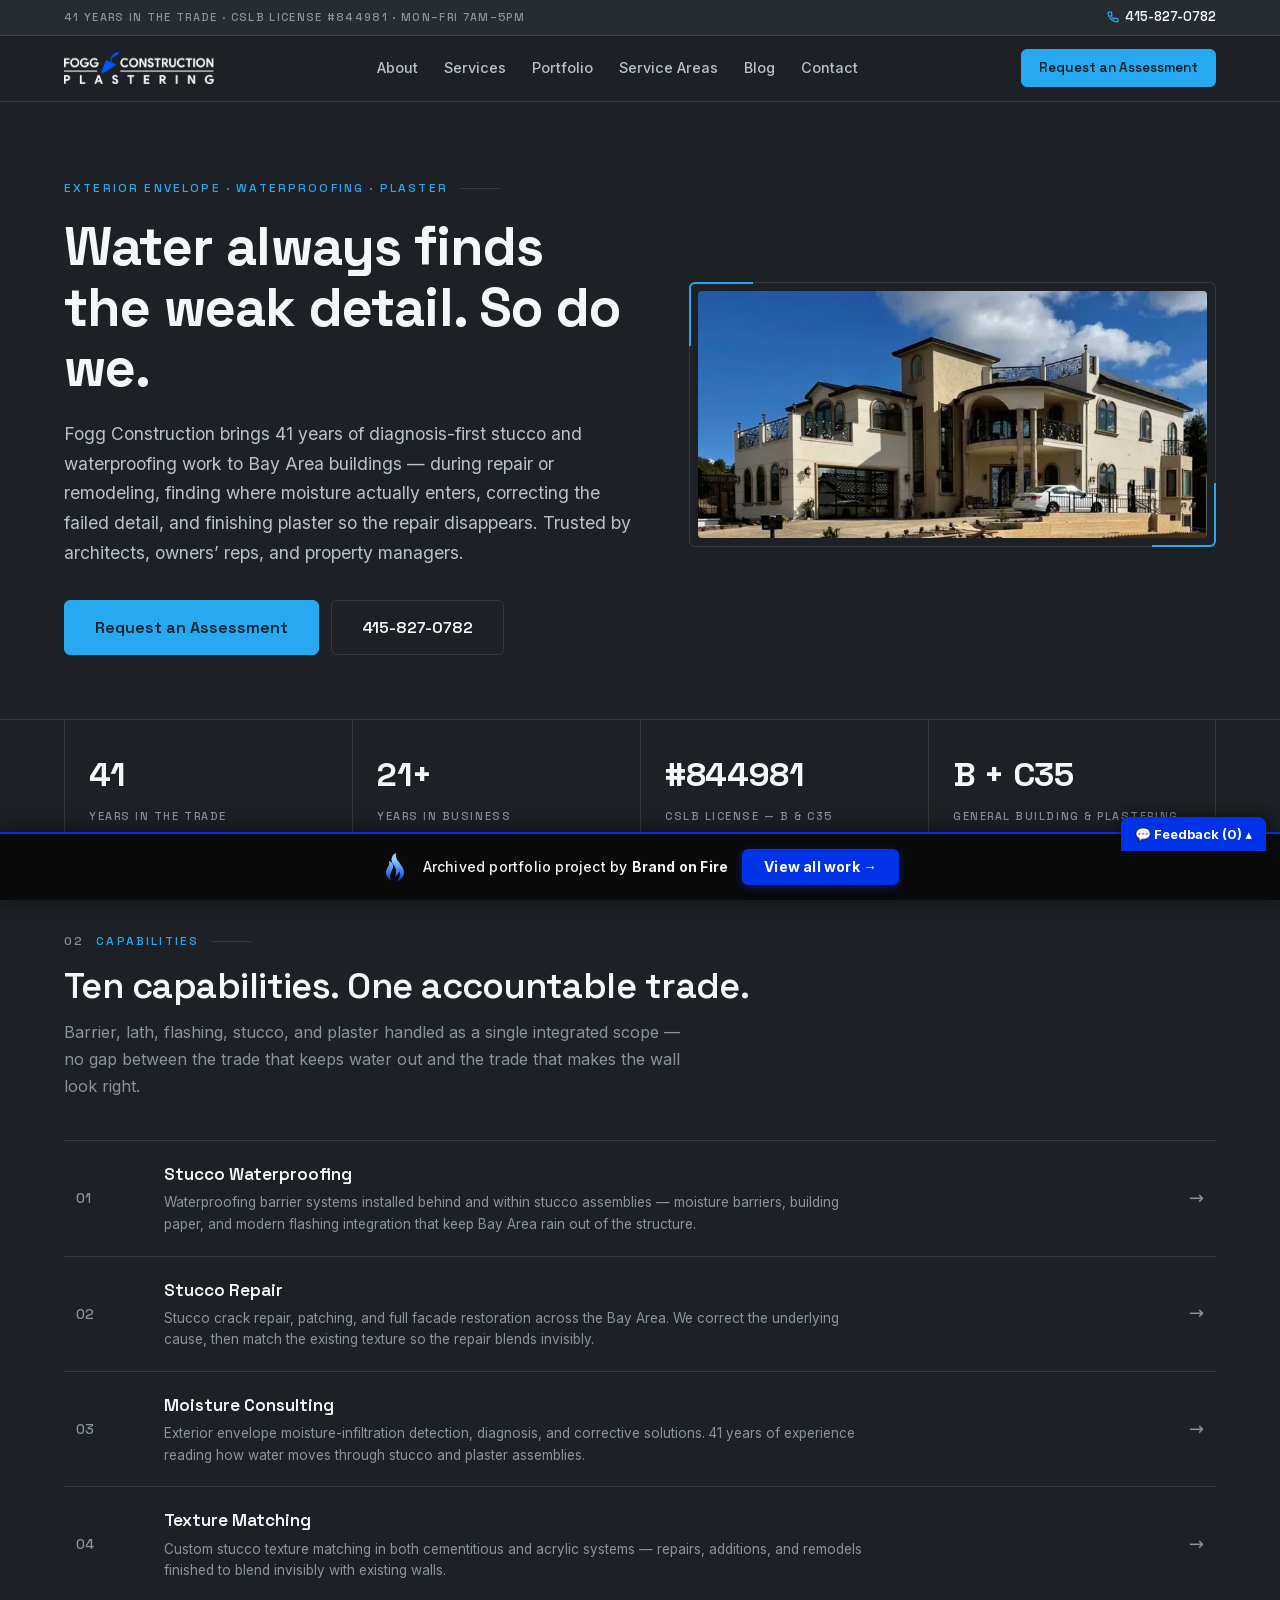
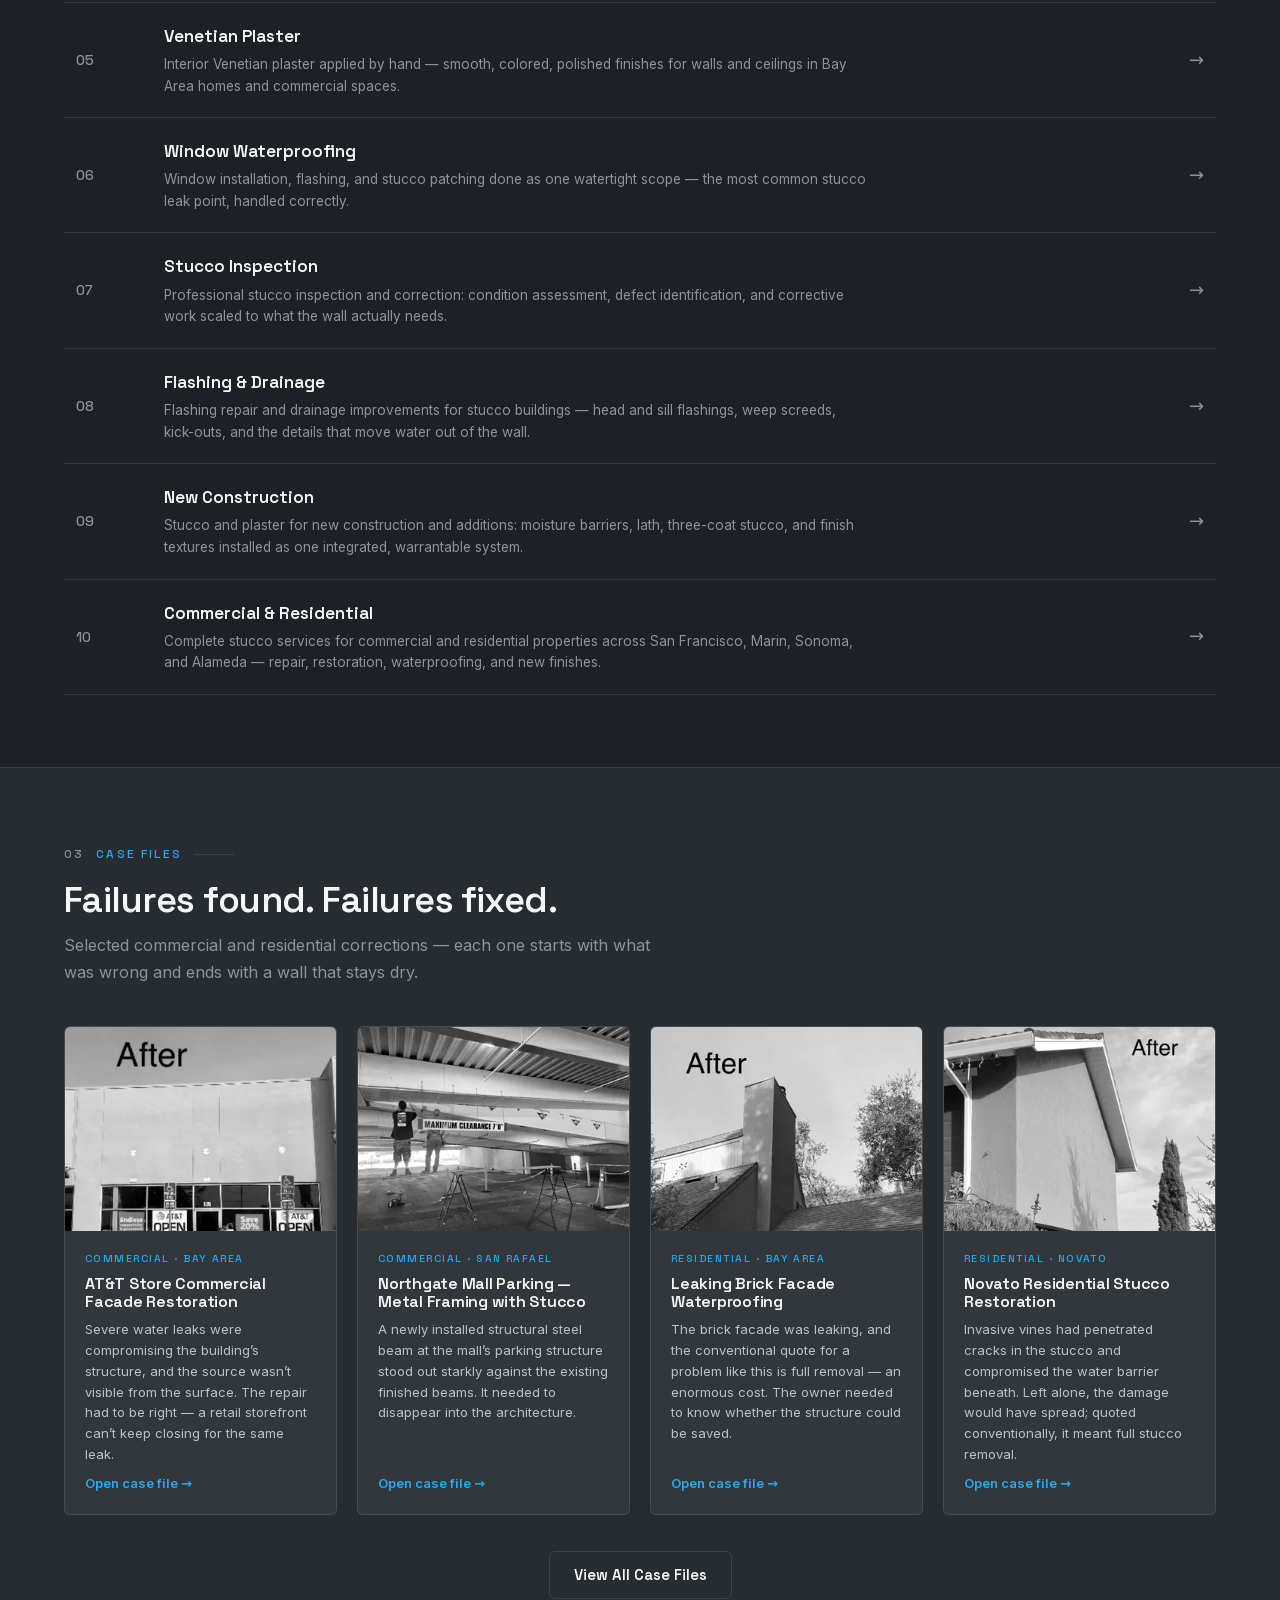
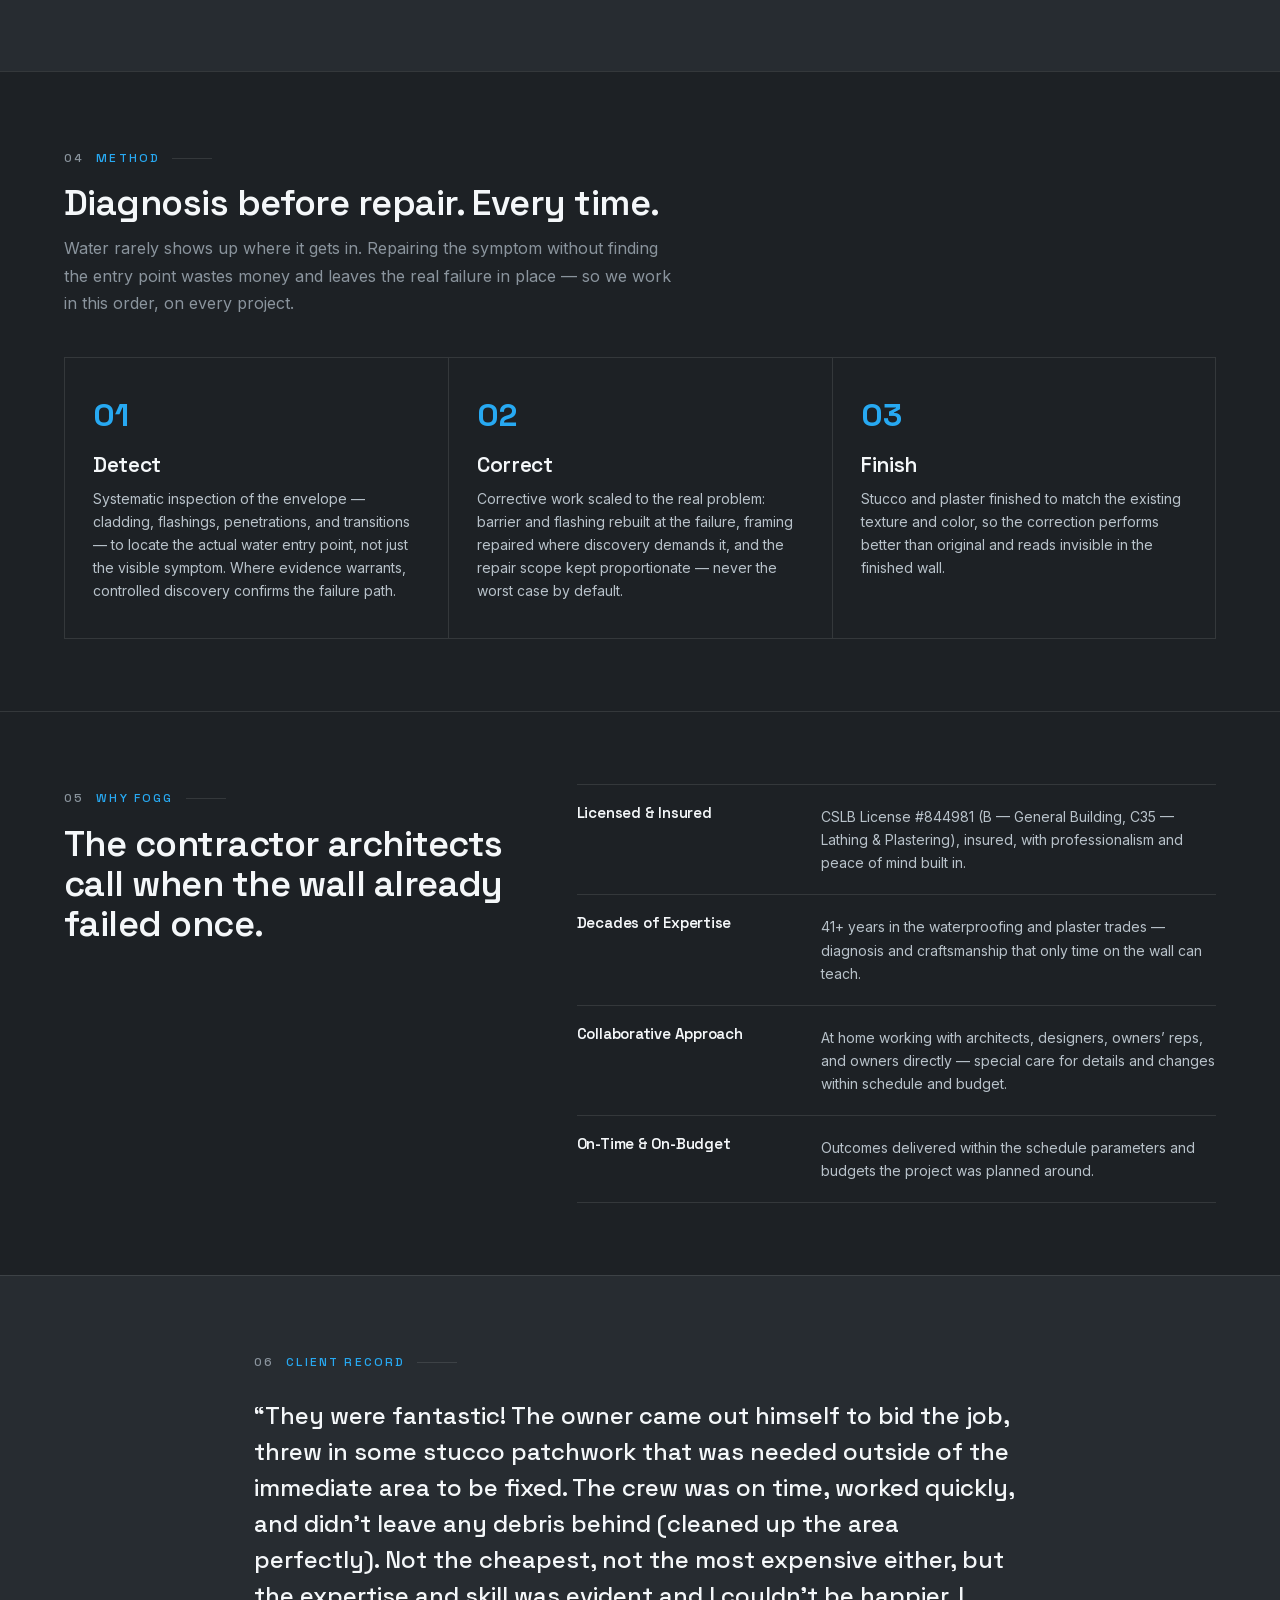
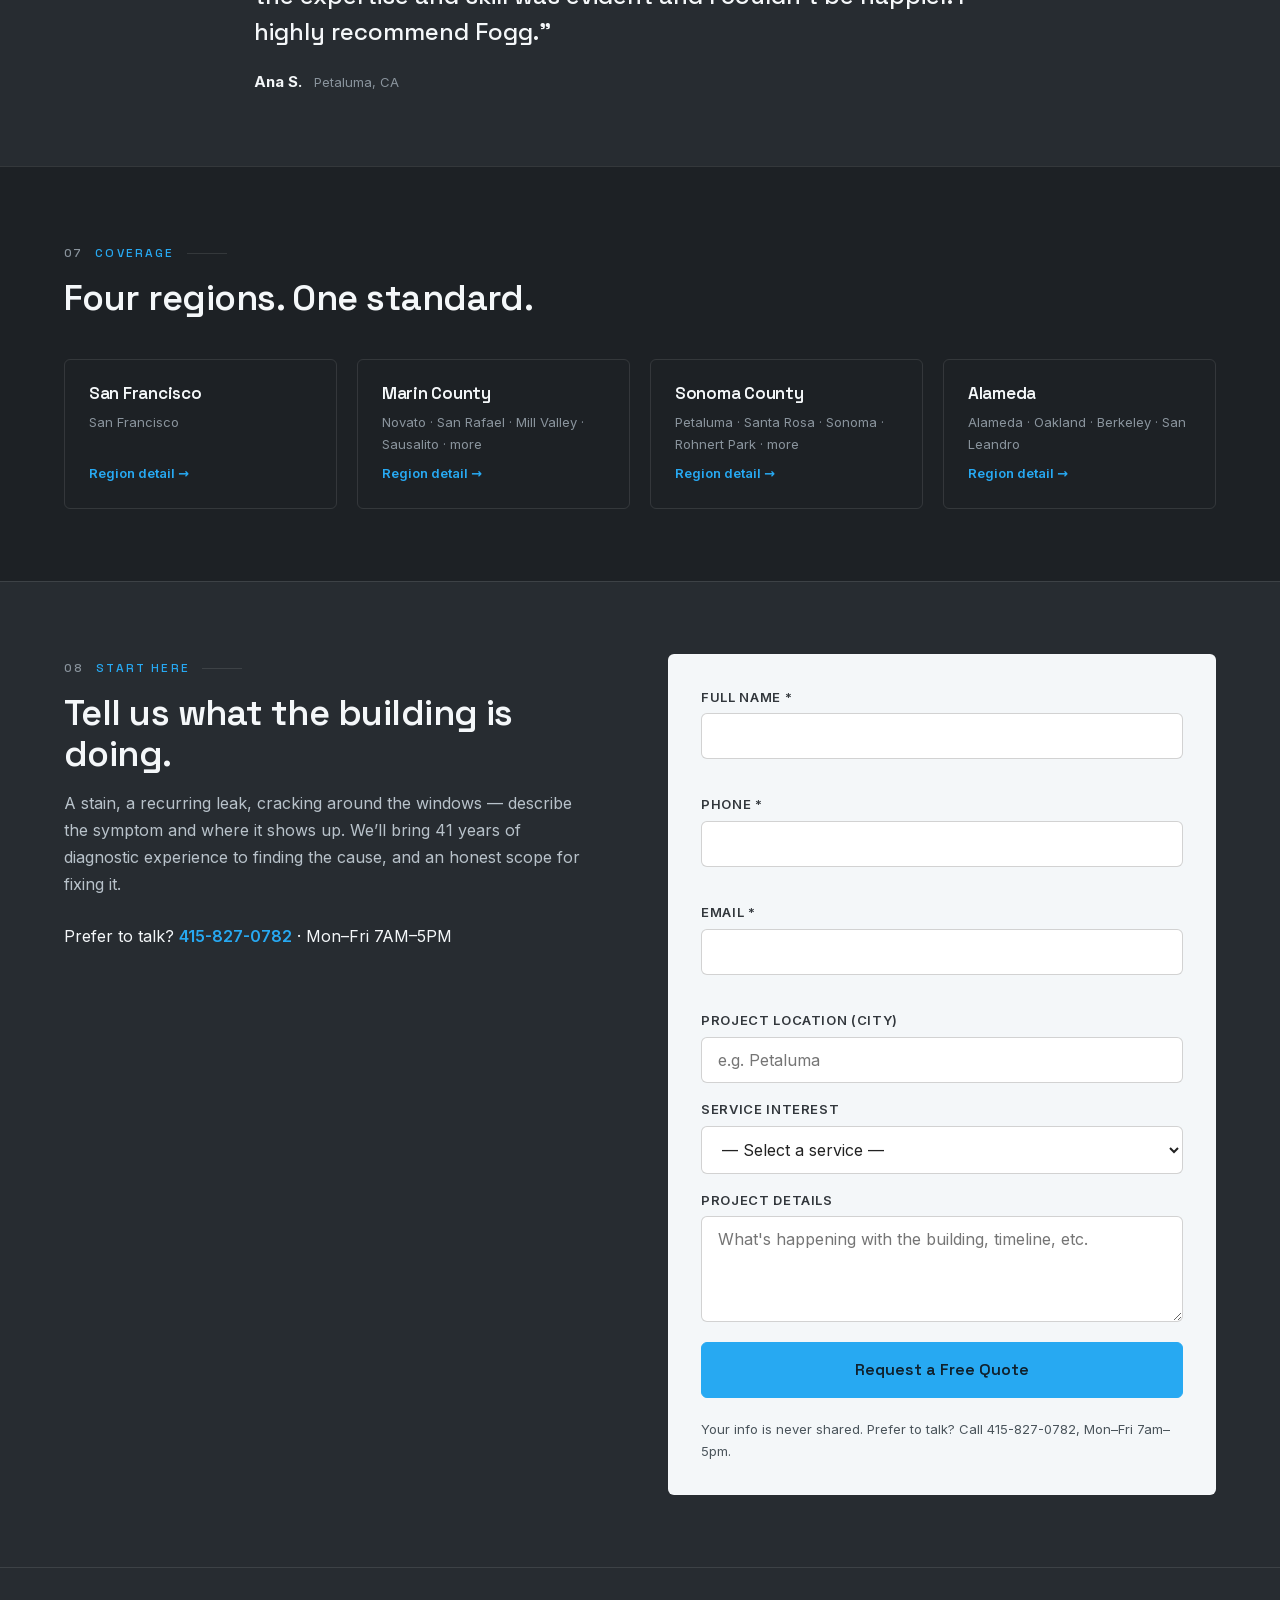
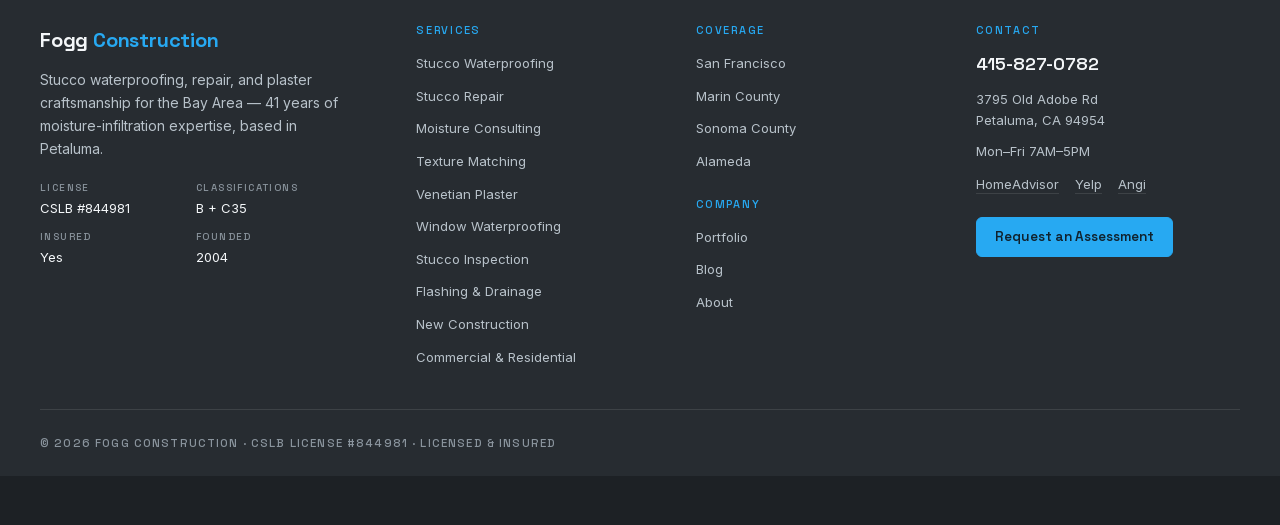
==== commit 5ac73f74: "Add feedback comment widget to portfolio bar" ====
--- a/index.html
+++ b/index.html
@@ -1,14 +1,16 @@
-<!doctype html><html lang="en" data-bofp="0"><head><meta charset="utf-8"><meta name="viewport" content="width=device-width,initial-scale=1"><title>Stucco Waterproofing &amp; Moisture Experts | Fogg Construction</title><meta name="description" content="Diagnosis-first stucco waterproofing, repair &amp; plaster for SF, Marin, Sonoma &amp; Alameda. 41 years of envelope expertise. CSLB #844981. Call 415-827-0782."><link rel="canonical" href="/"><meta name="robots" content="index, follow, max-image-preview:large, max-snippet:-1, max-video-preview:-1"><meta property="og:type" content="website"><meta property="og:title" content="Stucco Waterproofing &amp; Moisture Experts | Fogg Construction"><meta property="og:description" content="Diagnosis-first stucco waterproofing, repair &amp; plaster for SF, Marin, Sonoma &amp; Alameda. 41 years of envelope expertise. CSLB #844981. Call 415-827-0782."><meta property="og:url" content="/"><meta property="og:site_name" content="Fogg Construction"><meta property="og:image" content="/assets/images/og-default.jpg"><meta property="og:locale" content="en_US"><meta name="twitter:card" content="summary_large_image"><meta name="twitter:title" content="Stucco Waterproofing &amp; Moisture Experts | Fogg Construction"><meta name="twitter:description" content="Diagnosis-first stucco waterproofing, repair &amp; plaster for SF, Marin, Sonoma &amp; Alameda. 41 years of envelope expertise. CSLB #844981. Call 415-827-0782."><meta name="twitter:image" content="/assets/images/og-default.jpg"><meta name="geo.region" content="US-CA"><meta name="geo.placename" content="Petaluma, Sonoma County, CA"><meta name="geo.position" content="38.253215;-122.567448"><meta name="ICBM" content="38.253215, -122.567448"><link rel="icon" type="image/svg+xml" href="/favicon.svg"><link rel="icon" type="image/png" href="/favicon.png"><link rel="apple-touch-icon" href="/favicon.png"><link rel="manifest" href="/manifest.json"><meta name="theme-color" content="#32373c"><link rel="stylesheet" href="style.css"><style>[data-bofp="0"]{background-color:#1d2125!important}[data-bofp="1"]{background-color:#1d2125!important;color:#b8c2ca!important}[data-bofp="2"]{background-color:#1d2125!important;color:#b8c2ca!important}[data-bofp="3"]{background-color:#1d2125!important;color:#b8c2ca!important}[data-bofp="4"]{background-color:#272c31!important;color:#b8c2ca!important}[data-bofp="5"]{background-color:#272c31!important;color:#b8c2ca!important}[data-bofp="6"]{background-color:#272c31!important;color:#b8c2ca!important}[data-bofp="7"]{background-color:#272c31!important;color:#b8c2ca!important}</style><meta name="robots" content="noindex, nofollow"></head> <body data-bofp="1"> <a class="sr-only" href="#content">Skip to content</a> <header class="hb" id="hb" data-astro-cid-hc4cwfqd="" data-bofp="2"> <div class="hb-util" data-astro-cid-hc4cwfqd=""> <div class="hb-util-inner" data-astro-cid-hc4cwfqd=""> <p class="hb-util-meta" data-astro-cid-hc4cwfqd="">41 Years in the Trade · CSLB License #844981 · Mon–Fri 7AM–5PM</p> <a class="hb-util-phone" href="tel:+14158270782" data-astro-cid-hc4cwfqd=""> <svg width="12" height="12" viewBox="0 0 24 24" fill="none" stroke="currentColor" stroke-width="2.5" aria-hidden="true" data-astro-cid-hc4cwfqd=""><path d="M22 16.92v3a2 2 0 0 1-2.18 2 19.79 19.79 0 0 1-8.63-3.07 19.5 19.5 0 0 1-6-6 19.79 19.79 0 0 1-3.07-8.67A2 2 0 0 1 4.11 2h3a2 2 0 0 1 2 1.72 12.84 12.84 0 0 0 .7 2.81 2 2 0 0 1-.45 2.11L8.09 9.91a16 16 0 0 0 6 6l1.27-1.27a2 2 0 0 1 2.11-.45 12.84 12.84 0 0 0 2.81.7A2 2 0 0 1 22 16.92z" data-astro-cid-hc4cwfqd=""></path></svg> 415-827-0782 </a> </div> </div> <div class="hb-main" data-astro-cid-hc4cwfqd="" data-bofp="3"> <div class="hb-inner" data-astro-cid-hc4cwfqd=""> <a href="index.html" class="hb-logo" aria-label="Fogg Construction — home" data-astro-cid-hc4cwfqd=""> <img src="_a/aed684697bbf.svg" alt="Fogg Construction" width="150" height="32" data-astro-cid-hc4cwfqd="" decoding="sync"> </a> <nav class="hb-nav" aria-label="Primary" data-astro-cid-hc4cwfqd=""> <a href="about/index.html" class="" data-astro-cid-hc4cwfqd="">About</a><a href="services/index.html" class="" data-astro-cid-hc4cwfqd="">Services</a><a href="portfolio/index.html" class="" data-astro-cid-hc4cwfqd="">Portfolio</a><a href="service-areas/index.html" class="" data-astro-cid-hc4cwfqd="">Service Areas</a><a href="blog/index.html" class="" data-astro-cid-hc4cwfqd="">Blog</a><a href="contact/index.html" class="" data-astro-cid-hc4cwfqd="">Contact</a> </nav> <a href="contact/index.html" class="hb-cta b-btn b-btn--primary" data-astro-cid-hc4cwfqd="">Request an Assessment</a> <button class="hb-burger" id="hb-burger" aria-expanded="false" aria-controls="hb-mobile" aria-label="Open menu" data-astro-cid-hc4cwfqd=""> <span data-astro-cid-hc4cwfqd=""></span><span data-astro-cid-hc4cwfqd=""></span><span data-astro-cid-hc4cwfqd=""></span> </button> </div> </div> <nav class="hb-mobile" id="hb-mobile" hidden="" aria-label="Mobile" data-astro-cid-hc4cwfqd=""> <a href="index.html" data-astro-cid-hc4cwfqd="">Home</a> <a href="about/index.html" data-astro-cid-hc4cwfqd="">About</a> <a href="services/index.html" data-astro-cid-hc4cwfqd="">Services</a> <a class="hb-mobile-sub" href="services/stucco-waterproofing-moisture-barrier/index.html" data-astro-cid-hc4cwfqd="">· Stucco Waterproofing</a><a class="hb-mobile-sub" href="services/stucco-repair-restoration/index.html" data-astro-cid-hc4cwfqd="">· Stucco Repair</a><a class="hb-mobile-sub" href="services/moisture-infiltration-consulting/index.html" data-astro-cid-hc4cwfqd="">· Moisture Consulting</a><a class="hb-mobile-sub" href="services/custom-stucco-texture-matching/index.html" data-astro-cid-hc4cwfqd="">· Texture Matching</a><a class="hb-mobile-sub" href="services/venetian-plaster/index.html" data-astro-cid-hc4cwfqd="">· Venetian Plaster</a><a class="hb-mobile-sub" href="services/window-installation-waterproofing/index.html" data-astro-cid-hc4cwfqd="">· Window Waterproofing</a><a class="hb-mobile-sub" href="#" data-astro-cid-hc4cwfqd="">· Stucco Inspection</a><a class="hb-mobile-sub" href="#" data-astro-cid-hc4cwfqd="">· Flashing &amp; Drainage</a><a class="hb-mobile-sub" href="#" data-astro-cid-hc4cwfqd="">· New Construction</a><a class="hb-mobile-sub" href="#" data-astro-cid-hc4cwfqd="">· Commercial &amp; Residential</a> <a href="portfolio/index.html" data-astro-cid-hc4cwfqd="">Portfolio</a> <a href="service-areas/index.html" data-astro-cid-hc4cwfqd="">Service Areas</a> <a href="blog/index.html" data-astro-cid-hc4cwfqd="">Blog</a> <a href="contact/index.html" data-astro-cid-hc4cwfqd="">Contact</a> <a class="hb-mobile-cta" href="contact/index.html" data-astro-cid-hc4cwfqd="">Request an Assessment</a> <a class="hb-mobile-call" href="tel:+14158270782" data-astro-cid-hc4cwfqd="">Call 415-827-0782</a> </nav> </header> <main id="content"> <section class="hm-hero" data-astro-cid-j7pv25f6=""> <div class="b-container hm-hero-grid" data-astro-cid-j7pv25f6=""> <div class="hm-hero-text" data-astro-cid-j7pv25f6=""> <span class="b-label" data-astro-cid-j7pv25f6="">Exterior Envelope · Waterproofing · Plaster</span> <h1 data-astro-cid-j7pv25f6="">Water always finds the weak detail. So do we.</h1> <p class="hm-hero-lede" data-astro-cid-j7pv25f6=""> Fogg Construction brings 41 years of diagnosis-first stucco and waterproofing work to Bay Area buildings — during repair or remodeling, finding where moisture actually enters, correcting the failed detail, and finishing plaster so the repair disappears. Trusted by architects, owners’ reps, and property managers. </p> <div class="hm-hero-actions" data-astro-cid-j7pv25f6=""> <a href="contact/index.html" class="b-btn b-btn--primary b-btn--lg" data-astro-cid-j7pv25f6="">Request an Assessment</a> <a href="tel:+14158270782" class="b-btn b-btn--ghost b-btn--lg" data-astro-cid-j7pv25f6="">415-827-0782</a> </div> </div> <figure class="hm-hero-visual" data-astro-cid-j7pv25f6=""> <img src="_a/d2204d99c051.webp" alt="Completed Mediterranean-style estate with custom stucco finish and wrought-iron balconies — new construction stucco in Santa Rosa" fetchpriority="high" data-astro-cid-j7pv25f6="true" decoding="sync" width="1200" height="584"> </figure> </div> </section> <section class="hm-creds" aria-label="Credentials" data-astro-cid-j7pv25f6=""> <div class="b-container hm-creds-grid" data-astro-cid-j7pv25f6=""> <div class="hm-cred" data-astro-cid-j7pv25f6=""> <span class="hm-cred-stat" data-astro-cid-j7pv25f6="">41</span> <span class="hm-cred-label" data-astro-cid-j7pv25f6="">Years in the trade</span> </div><div class="hm-cred" data-astro-cid-j7pv25f6=""> <span class="hm-cred-stat" data-astro-cid-j7pv25f6="">21+</span> <span class="hm-cred-label" data-astro-cid-j7pv25f6="">Years in business</span> </div><div class="hm-cred" data-astro-cid-j7pv25f6=""> <span class="hm-cred-stat" data-astro-cid-j7pv25f6="">#844981</span> <span class="hm-cred-label" data-astro-cid-j7pv25f6="">CSLB License — B &amp; C35</span> </div><div class="hm-cred" data-astro-cid-j7pv25f6=""> <span class="hm-cred-stat" data-astro-cid-j7pv25f6="">B + C35</span> <span class="hm-cred-label" data-astro-cid-j7pv25f6="">General Building &amp; Plastering</span> </div> </div> </section> <section class="b-section b-section--line" data-astro-cid-j7pv25f6=""> <div class="b-container" data-astro-cid-j7pv25f6=""> <div class="b-sec-head" data-astro-cid-j7pv25f6=""> <span class="b-label" data-astro-cid-j7pv25f6=""><span class="b-label-num" data-astro-cid-j7pv25f6="">02</span> Capabilities</span> <h2 data-astro-cid-j7pv25f6="">Ten capabilities. One accountable trade.</h2> <p data-astro-cid-j7pv25f6="">Barrier, lath, flashing, stucco, and plaster handled as a single integrated scope — no gap between the trade that keeps water out and the trade that makes the wall look right.</p> </div> <ol class="hm-caps" data-astro-cid-j7pv25f6=""> <li data-astro-cid-j7pv25f6=""> <a class="hm-cap" href="services/stucco-waterproofing-moisture-barrier/index.html" data-astro-cid-j7pv25f6=""> <span class="hm-cap-num" data-astro-cid-j7pv25f6="">01</span> <span class="hm-cap-body" data-astro-cid-j7pv25f6=""> <span class="hm-cap-name" data-astro-cid-j7pv25f6="">Stucco Waterproofing</span> <span class="hm-cap-desc" data-astro-cid-j7pv25f6="">Waterproofing barrier systems installed behind and within stucco assemblies — moisture barriers, building paper, and modern flashing integration that keep Bay Area rain out of the structure.</span> </span> <span class="hm-cap-arrow" aria-hidden="true" data-astro-cid-j7pv25f6="">→</span> </a> </li><li data-astro-cid-j7pv25f6=""> <a class="hm-cap" href="services/stucco-repair-restoration/index.html" data-astro-cid-j7pv25f6=""> <span class="hm-cap-num" data-astro-cid-j7pv25f6="">02</span> <span class="hm-cap-body" data-astro-cid-j7pv25f6=""> <span class="hm-cap-name" data-astro-cid-j7pv25f6="">Stucco Repair</span> <span class="hm-cap-desc" data-astro-cid-j7pv25f6="">Stucco crack repair, patching, and full facade restoration across the Bay Area. We correct the underlying cause, then match the existing texture so the repair blends invisibly.</span> </span> <span class="hm-cap-arrow" aria-hidden="true" data-astro-cid-j7pv25f6="">→</span> </a> </li><li data-astro-cid-j7pv25f6=""> <a class="hm-cap" href="services/moisture-infiltration-consulting/index.html" data-astro-cid-j7pv25f6=""> <span class="hm-cap-num" data-astro-cid-j7pv25f6="">03</span> <span class="hm-cap-body" data-astro-cid-j7pv25f6=""> <span class="hm-cap-name" data-astro-cid-j7pv25f6="">Moisture Consulting</span> <span class="hm-cap-desc" data-astro-cid-j7pv25f6="">Exterior envelope moisture-infiltration detection, diagnosis, and corrective solutions. 41 years of experience reading how water moves through stucco and plaster assemblies.</span> </span> <span class="hm-cap-arrow" aria-hidden="true" data-astro-cid-j7pv25f6="">→</span> </a> </li><li data-astro-cid-j7pv25f6=""> <a class="hm-cap" href="services/custom-stucco-texture-matching/index.html" data-astro-cid-j7pv25f6=""> <span class="hm-cap-num" data-astro-cid-j7pv25f6="">04</span> <span class="hm-cap-body" data-astro-cid-j7pv25f6=""> <span class="hm-cap-name" data-astro-cid-j7pv25f6="">Texture Matching</span> <span class="hm-cap-desc" data-astro-cid-j7pv25f6="">Custom stucco texture matching in both cementitious and acrylic systems — repairs, additions, and remodels finished to blend invisibly with existing walls.</span> </span> <span class="hm-cap-arrow" aria-hidden="true" data-astro-cid-j7pv25f6="">→</span> </a> </li><li data-astro-cid-j7pv25f6=""> <a class="hm-cap" href="services/venetian-plaster/index.html" data-astro-cid-j7pv25f6=""> <span class="hm-cap-num" data-astro-cid-j7pv25f6="">05</span> <span class="hm-cap-body" data-astro-cid-j7pv25f6=""> <span class="hm-cap-name" data-astro-cid-j7pv25f6="">Venetian Plaster</span> <span class="hm-cap-desc" data-astro-cid-j7pv25f6="">Interior Venetian plaster applied by hand — smooth, colored, polished finishes for walls and ceilings in Bay Area homes and commercial spaces.</span> </span> <span class="hm-cap-arrow" aria-hidden="true" data-astro-cid-j7pv25f6="">→</span> </a> </li><li data-astro-cid-j7pv25f6=""> <a class="hm-cap" href="services/window-installation-waterproofing/index.html" data-astro-cid-j7pv25f6=""> <span class="hm-cap-num" data-astro-cid-j7pv25f6="">06</span> <span class="hm-cap-body" data-astro-cid-j7pv25f6=""> <span class="hm-cap-name" data-astro-cid-j7pv25f6="">Window Waterproofing</span> <span class="hm-cap-desc" data-astro-cid-j7pv25f6="">Window installation, flashing, and stucco patching done as one watertight scope — the most common stucco leak point, handled correctly.</span> </span> <span class="hm-cap-arrow" aria-hidden="true" data-astro-cid-j7pv25f6="">→</span> </a> </li><li data-astro-cid-j7pv25f6=""> <a class="hm-cap" href="#" data-astro-cid-j7pv25f6=""> <span class="hm-cap-num" data-astro-cid-j7pv25f6="">07</span> <span class="hm-cap-body" data-astro-cid-j7pv25f6=""> <span class="hm-cap-name" data-astro-cid-j7pv25f6="">Stucco Inspection</span> <span class="hm-cap-desc" data-astro-cid-j7pv25f6="">Professional stucco inspection and correction: condition assessment, defect identification, and corrective work scaled to what the wall actually needs.</span> </span> <span class="hm-cap-arrow" aria-hidden="true" data-astro-cid-j7pv25f6="">→</span> </a> </li><li data-astro-cid-j7pv25f6=""> <a class="hm-cap" href="#" data-astro-cid-j7pv25f6=""> <span class="hm-cap-num" data-astro-cid-j7pv25f6="">08</span> <span class="hm-cap-body" data-astro-cid-j7pv25f6=""> <span class="hm-cap-name" data-astro-cid-j7pv25f6="">Flashing &amp; Drainage</span> <span class="hm-cap-desc" data-astro-cid-j7pv25f6="">Flashing repair and drainage improvements for stucco buildings — head and sill flashings, weep screeds, kick-outs, and the details that move water out of the wall.</span> </span> <span class="hm-cap-arrow" aria-hidden="true" data-astro-cid-j7pv25f6="">→</span> </a> </li><li data-astro-cid-j7pv25f6=""> <a class="hm-cap" href="#" data-astro-cid-j7pv25f6=""> <span class="hm-cap-num" data-astro-cid-j7pv25f6="">09</span> <span class="hm-cap-body" data-astro-cid-j7pv25f6=""> <span class="hm-cap-name" data-astro-cid-j7pv25f6="">New Construction</span> <span class="hm-cap-desc" data-astro-cid-j7pv25f6="">Stucco and plaster for new construction and additions: moisture barriers, lath, three-coat stucco, and finish textures installed as one integrated, warrantable system.</span> </span> <span class="hm-cap-arrow" aria-hidden="true" data-astro-cid-j7pv25f6="">→</span> </a> </li><li data-astro-cid-j7pv25f6=""> <a class="hm-cap" href="#" data-astro-cid-j7pv25f6=""> <span class="hm-cap-num" data-astro-cid-j7pv25f6="">10</span> <span class="hm-cap-body" data-astro-cid-j7pv25f6=""> <span class="hm-cap-name" data-astro-cid-j7pv25f6="">Commercial &amp; Residential</span> <span class="hm-cap-desc" data-astro-cid-j7pv25f6="">Complete stucco services for commercial and residential properties across San Francisco, Marin, Sonoma, and Alameda — repair, restoration, waterproofing, and new finishes.</span> </span> <span class="hm-cap-arrow" aria-hidden="true" data-astro-cid-j7pv25f6="">→</span> </a> </li> </ol> </div> </section> <section class="b-section b-section--line b-section--panel" data-astro-cid-j7pv25f6="" data-bofp="4"> <div class="b-container" data-astro-cid-j7pv25f6=""> <div class="b-sec-head" data-astro-cid-j7pv25f6=""> <span class="b-label" data-astro-cid-j7pv25f6=""><span class="b-label-num" data-astro-cid-j7pv25f6="">03</span> Case Files</span> <h2 data-astro-cid-j7pv25f6="">Failures found. Failures fixed.</h2> <p data-astro-cid-j7pv25f6="">Selected commercial and residential corrections — each one starts with what was wrong and ends with a wall that stays dry.</p> </div> <div class="hm-cases" data-astro-cid-j7pv25f6=""> <a class="hm-case b-mono" href="#" data-astro-cid-j7pv25f6=""> <div class="hm-case-img" data-astro-cid-j7pv25f6=""> <img src="_a/33117bf4c5e7.webp" alt="Completed stucco facade at the AT&amp;T store (after) — commercial stucco repair in the Bay Area" data-astro-cid-j7pv25f6="true" decoding="sync" width="750" height="800"> </div> <div class="hm-case-body" data-astro-cid-j7pv25f6=""> <span class="hm-case-tag" data-astro-cid-j7pv25f6="">Commercial · Bay Area</span> <h3 data-astro-cid-j7pv25f6="">AT&amp;T Store Commercial Facade Restoration</h3> <p data-astro-cid-j7pv25f6="">Severe water leaks were compromising the building’s structure, and the source wasn’t visible from the surface. The repair had to be right — a retail storefront can’t keep closing for the same leak.</p> <span class="b-link" data-astro-cid-j7pv25f6="">Open case file →</span> </div> </a><a class="hm-case b-mono" href="#" data-astro-cid-j7pv25f6=""> <div class="hm-case-img" data-astro-cid-j7pv25f6=""> <img src="_a/c0bd535c3443.webp" alt="Finished stucco-clad beam in the Northgate Mall parking structure (after) — commercial stucco" data-astro-cid-j7pv25f6="true" decoding="sync" width="4032" height="3024"> </div> <div class="hm-case-body" data-astro-cid-j7pv25f6=""> <span class="hm-case-tag" data-astro-cid-j7pv25f6="">Commercial · San Rafael</span> <h3 data-astro-cid-j7pv25f6="">Northgate Mall Parking — Metal Framing with Stucco</h3> <p data-astro-cid-j7pv25f6="">A newly installed structural steel beam at the mall’s parking structure stood out starkly against the existing finished beams. It needed to disappear into the architecture.</p> <span class="b-link" data-astro-cid-j7pv25f6="">Open case file →</span> </div> </a><a class="hm-case b-mono" href="#" data-astro-cid-j7pv25f6=""> <div class="hm-case-img" data-astro-cid-j7pv25f6=""> <img src="_a/21e93159b4f8.webp" alt="Chimney re-clad in smooth stucco matched to the home's siding color (after) — brick facade waterproofing" data-astro-cid-j7pv25f6="true" decoding="sync" width="725" height="1265"> </div> <div class="hm-case-body" data-astro-cid-j7pv25f6=""> <span class="hm-case-tag" data-astro-cid-j7pv25f6="">Residential · Bay Area</span> <h3 data-astro-cid-j7pv25f6="">Leaking Brick Facade Waterproofing</h3> <p data-astro-cid-j7pv25f6="">The brick facade was leaking, and the conventional quote for a problem like this is full removal — an enormous cost. The owner needed to know whether the structure could be saved.</p> <span class="b-link" data-astro-cid-j7pv25f6="">Open case file →</span> </div> </a><a class="hm-case b-mono" href="#" data-astro-cid-j7pv25f6=""> <div class="hm-case-img" data-astro-cid-j7pv25f6=""> <img src="_a/7bade37c5be9.webp" alt="Restored wall with a smooth new stucco finish on a hillside home (after) — stucco restoration in Novato" data-astro-cid-j7pv25f6="true" decoding="sync" width="750" height="1041"> </div> <div class="hm-case-body" data-astro-cid-j7pv25f6=""> <span class="hm-case-tag" data-astro-cid-j7pv25f6="">Residential · Novato</span> <h3 data-astro-cid-j7pv25f6="">Novato Residential Stucco Restoration</h3> <p data-astro-cid-j7pv25f6="">Invasive vines had penetrated cracks in the stucco and compromised the water barrier beneath. Left alone, the damage would have spread; quoted conventionally, it meant full stucco removal.</p> <span class="b-link" data-astro-cid-j7pv25f6="">Open case file →</span> </div> </a> </div> <div class="hm-more" data-astro-cid-j7pv25f6=""> <a href="portfolio/index.html" class="b-btn b-btn--ghost" data-astro-cid-j7pv25f6="">View All Case Files</a> </div> </div> </section> <section class="b-section b-section--line" data-astro-cid-j7pv25f6=""> <div class="b-container" data-astro-cid-j7pv25f6=""> <div class="b-sec-head" data-astro-cid-j7pv25f6=""> <span class="b-label" data-astro-cid-j7pv25f6=""><span class="b-label-num" data-astro-cid-j7pv25f6="">04</span> Method</span> <h2 data-astro-cid-j7pv25f6="">Diagnosis before repair. Every time.</h2> <p data-astro-cid-j7pv25f6="">Water rarely shows up where it gets in. Repairing the symptom without finding the entry point wastes money and leaves the real failure in place — so we work in this order, on every project.</p> </div> <div class="hm-method" data-astro-cid-j7pv25f6=""> <article class="hm-step" data-astro-cid-j7pv25f6=""> <span class="hm-step-num" data-astro-cid-j7pv25f6="">01</span> <h3 data-astro-cid-j7pv25f6="">Detect</h3> <p data-astro-cid-j7pv25f6="">Systematic inspection of the envelope — cladding, flashings, penetrations, and transitions — to locate the actual water entry point, not just the visible symptom. Where evidence warrants, controlled discovery confirms the failure path.</p> </article><article class="hm-step" data-astro-cid-j7pv25f6=""> <span class="hm-step-num" data-astro-cid-j7pv25f6="">02</span> <h3 data-astro-cid-j7pv25f6="">Correct</h3> <p data-astro-cid-j7pv25f6="">Corrective work scaled to the real problem: barrier and flashing rebuilt at the failure, framing repaired where discovery demands it, and the repair scope kept proportionate — never the worst case by default.</p> </article><article class="hm-step" data-astro-cid-j7pv25f6=""> <span class="hm-step-num" data-astro-cid-j7pv25f6="">03</span> <h3 data-astro-cid-j7pv25f6="">Finish</h3> <p data-astro-cid-j7pv25f6="">Stucco and plaster finished to match the existing texture and color, so the correction performs better than original and reads invisible in the finished wall.</p> </article> </div> </div> </section> <section class="b-section b-section--line" data-astro-cid-j7pv25f6=""> <div class="b-container hm-why-grid" data-astro-cid-j7pv25f6=""> <div class="hm-why-intro" data-astro-cid-j7pv25f6=""> <span class="b-label" data-astro-cid-j7pv25f6=""><span class="b-label-num" data-astro-cid-j7pv25f6="">05</span> Why Fogg</span> <h2 data-astro-cid-j7pv25f6="">The contractor architects call when the wall already failed once.</h2> </div> <div class="hm-why-rows" data-astro-cid-j7pv25f6=""> <div class="hm-why-row" data-astro-cid-j7pv25f6=""> <h3 data-astro-cid-j7pv25f6="">Licensed &amp; Insured</h3> <p data-astro-cid-j7pv25f6="">CSLB License #844981 (B — General Building, C35 — Lathing &amp; Plastering), insured, with professionalism and peace of mind built in.</p> </div><div class="hm-why-row" data-astro-cid-j7pv25f6=""> <h3 data-astro-cid-j7pv25f6="">Decades of Expertise</h3> <p data-astro-cid-j7pv25f6="">41+ years in the waterproofing and plaster trades — diagnosis and craftsmanship that only time on the wall can teach.</p> </div><div class="hm-why-row" data-astro-cid-j7pv25f6=""> <h3 data-astro-cid-j7pv25f6="">Collaborative Approach</h3> <p data-astro-cid-j7pv25f6="">At home working with architects, designers, owners’ reps, and owners directly — special care for details and changes within schedule and budget.</p> </div><div class="hm-why-row" data-astro-cid-j7pv25f6=""> <h3 data-astro-cid-j7pv25f6="">On-Time &amp; On-Budget</h3> <p data-astro-cid-j7pv25f6="">Outcomes delivered within the schedule parameters and budgets the project was planned around.</p> </div> </div> </div> </section> <section class="b-section b-section--line b-section--panel" data-astro-cid-j7pv25f6="" data-bofp="5"> <div class="b-narrow" data-astro-cid-j7pv25f6=""> <span class="b-label" data-astro-cid-j7pv25f6=""><span class="b-label-num" data-astro-cid-j7pv25f6="">06</span> Client Record</span> <figure class="hm-quote" data-astro-cid-j7pv25f6=""> <blockquote data-astro-cid-j7pv25f6="">“They were fantastic! The owner came out himself to bid the job, threw in some stucco patchwork that was needed outside of the immediate area to be fixed. The crew was on time, worked quickly, and didn’t leave any debris behind (cleaned up the area perfectly). Not the cheapest, not the most expensive either, but the expertise and skill was evident and I couldn’t be happier. I highly recommend Fogg.”</blockquote> <figcaption data-astro-cid-j7pv25f6=""> <strong data-astro-cid-j7pv25f6="">Ana S.</strong> <span data-astro-cid-j7pv25f6="">Petaluma, CA</span> </figcaption> </figure> </div> </section> <section class="b-section b-section--line" data-astro-cid-j7pv25f6=""> <div class="b-container" data-astro-cid-j7pv25f6=""> <div class="b-sec-head" data-astro-cid-j7pv25f6=""> <span class="b-label" data-astro-cid-j7pv25f6=""><span class="b-label-num" data-astro-cid-j7pv25f6="">07</span> Coverage</span> <h2 data-astro-cid-j7pv25f6="">Four regions. One standard.</h2> </div> <div class="hm-regions" data-astro-cid-j7pv25f6=""> <a class="hm-region" href="#" data-astro-cid-j7pv25f6=""> <h3 data-astro-cid-j7pv25f6="">San Francisco</h3> <p data-astro-cid-j7pv25f6="">San Francisco</p> <span class="b-link" data-astro-cid-j7pv25f6="">Region detail →</span> </a><a class="hm-region" href="#" data-astro-cid-j7pv25f6=""> <h3 data-astro-cid-j7pv25f6="">Marin County</h3> <p data-astro-cid-j7pv25f6="">Novato · San Rafael · Mill Valley · Sausalito · more</p> <span class="b-link" data-astro-cid-j7pv25f6="">Region detail →</span> </a><a class="hm-region" href="#" data-astro-cid-j7pv25f6=""> <h3 data-astro-cid-j7pv25f6="">Sonoma County</h3> <p data-astro-cid-j7pv25f6="">Petaluma · Santa Rosa · Sonoma · Rohnert Park · more</p> <span class="b-link" data-astro-cid-j7pv25f6="">Region detail →</span> </a><a class="hm-region" href="#" data-astro-cid-j7pv25f6=""> <h3 data-astro-cid-j7pv25f6="">Alameda</h3> <p data-astro-cid-j7pv25f6="">Alameda · Oakland · Berkeley · San Leandro</p> <span class="b-link" data-astro-cid-j7pv25f6="">Region detail →</span> </a> </div> </div> </section> <section class="b-section b-section--line b-section--panel" id="assessment" data-astro-cid-j7pv25f6="" data-bofp="6"> <div class="b-container hm-cta-grid" data-astro-cid-j7pv25f6=""> <div class="hm-cta-text" data-astro-cid-j7pv25f6=""> <span class="b-label" data-astro-cid-j7pv25f6=""><span class="b-label-num" data-astro-cid-j7pv25f6="">08</span> Start Here</span> <h2 data-astro-cid-j7pv25f6="">Tell us what the building is doing.</h2> <p data-astro-cid-j7pv25f6=""> A stain, a recurring leak, cracking around the windows — describe the symptom and where it shows up. We’ll bring 41 years of diagnostic experience to finding the cause, and an honest scope for fixing it. </p> <p class="hm-cta-direct" data-astro-cid-j7pv25f6=""> Prefer to talk? <a class="b-link" href="tel:+14158270782" data-astro-cid-j7pv25f6="">415-827-0782</a> · Mon–Fri 7AM–5PM </p> </div> <div class="b-form-card" data-astro-cid-j7pv25f6=""> <form class="contact-form contact-form--compact" id="contact-form" name="contact" netlify-honeypot="bot-field" method="POST" action="/api/contact" novalidate="" data-astro-cid-6vgcpqee=""> <p class="hp" data-astro-cid-6vgcpqee=""><label data-astro-cid-6vgcpqee="">Don't fill this out: <input name="bot-field" tabindex="-1" autocomplete="off" data-astro-cid-6vgcpqee=""></label></p> <div class="form-grid" data-astro-cid-6vgcpqee=""> <label class="field" data-astro-cid-6vgcpqee=""> <span class="field__label" data-astro-cid-6vgcpqee="">Full name <abbr title="required" data-astro-cid-6vgcpqee="">*</abbr></span> <input type="text" name="name" required="" autocomplete="name" data-astro-cid-6vgcpqee=""> <span class="field__error" data-error-for="name" data-astro-cid-6vgcpqee=""></span> </label> <label class="field" data-astro-cid-6vgcpqee=""> <span class="field__label" data-astro-cid-6vgcpqee="">Phone <abbr title="required" data-astro-cid-6vgcpqee="">*</abbr></span> <input type="tel" name="phone" required="" autocomplete="tel" data-astro-cid-6vgcpqee=""> <span class="field__error" data-error-for="phone" data-astro-cid-6vgcpqee=""></span> </label> <label class="field field--full" data-astro-cid-6vgcpqee=""> <span class="field__label" data-astro-cid-6vgcpqee="">Email <abbr title="required" data-astro-cid-6vgcpqee="">*</abbr></span> <input type="email" name="email" required="" autocomplete="email" data-astro-cid-6vgcpqee=""> <span class="field__error" data-error-for="email" data-astro-cid-6vgcpqee=""></span> </label> <label class="field field--full" data-astro-cid-6vgcpqee=""> <span class="field__label" data-astro-cid-6vgcpqee="">Project location (city)</span> <input type="text" name="city" placeholder="e.g. Petaluma" autocomplete="address-level2" data-astro-cid-6vgcpqee=""> </label> <label class="field field--full" data-astro-cid-6vgcpqee=""> <span class="field__label" data-astro-cid-6vgcpqee="">Service interest</span> <select name="service" data-astro-cid-6vgcpqee=""> <option value="" data-astro-cid-6vgcpqee="">— Select a service —</option> <option value="stucco-waterproofing-moisture-barrier" data-astro-cid-6vgcpqee="">Stucco Waterproofing &amp; Moisture Barrier Systems</option><option value="stucco-repair-restoration" data-astro-cid-6vgcpqee="">Stucco Repair &amp; Restoration</option><option value="moisture-infiltration-consulting" data-astro-cid-6vgcpqee="">Exterior Envelope Moisture Infiltration Consulting</option><option value="custom-stucco-texture-matching" data-astro-cid-6vgcpqee="">Custom Stucco Texture Matching</option><option value="venetian-plaster" data-astro-cid-6vgcpqee="">Interior Venetian Plaster Applications</option><option value="window-installation-waterproofing" data-astro-cid-6vgcpqee="">Window Installation &amp; Waterproofing</option><option value="stucco-inspection-correction" data-astro-cid-6vgcpqee="">Stucco Inspection &amp; Correction</option><option value="flashing-drainage-improvements" data-astro-cid-6vgcpqee="">Flashing &amp; Drainage System Improvements</option><option value="new-construction-stucco-plaster" data-astro-cid-6vgcpqee="">New Construction Stucco &amp; Plaster Solutions</option><option value="commercial-residential-stucco" data-astro-cid-6vgcpqee="">Commercial &amp; Residential Stucco Services</option> <option value="other" data-astro-cid-6vgcpqee="">Not sure / other</option> </select> </label> <label class="field field--full" data-astro-cid-6vgcpqee=""> <span class="field__label" data-astro-cid-6vgcpqee="">Project details</span> <textarea name="message" rows="4" placeholder="What's happening with the building, timeline, etc." data-astro-cid-6vgcpqee=""></textarea> </label> </div> <button type="submit" class="btn btn--primary btn--lg" data-astro-cid-6vgcpqee="">Request a Free Quote</button> <p class="form-note" data-astro-cid-6vgcpqee="">Your info is never shared. Prefer to talk? Call 415-827-0782, Mon–Fri 7am–5pm.</p> </form> </div> </div> </section> </main> <footer class="fb" data-astro-cid-l6v3njuw=""> <div class="fb-main" data-astro-cid-l6v3njuw="" data-bofp="7"> <div class="fb-grid" data-astro-cid-l6v3njuw=""> <div class="fb-brand" data-astro-cid-l6v3njuw=""> <span class="fb-name" data-astro-cid-l6v3njuw="">Fogg <em data-astro-cid-l6v3njuw="">Construction</em></span> <p data-astro-cid-l6v3njuw="">Stucco waterproofing, repair, and plaster craftsmanship for the Bay Area — 41 years of moisture-infiltration expertise, based in Petaluma.</p> <dl class="fb-cred" data-astro-cid-l6v3njuw=""> <div data-astro-cid-l6v3njuw=""><dt data-astro-cid-l6v3njuw="">License</dt><dd data-astro-cid-l6v3njuw="">CSLB #844981</dd></div> <div data-astro-cid-l6v3njuw=""><dt data-astro-cid-l6v3njuw="">Classifications</dt><dd data-astro-cid-l6v3njuw="">B + C35</dd></div> <div data-astro-cid-l6v3njuw=""><dt data-astro-cid-l6v3njuw="">Insured</dt><dd data-astro-cid-l6v3njuw="">Yes</dd></div> <div data-astro-cid-l6v3njuw=""><dt data-astro-cid-l6v3njuw="">Founded</dt><dd data-astro-cid-l6v3njuw="">2004</dd></div> </dl> </div> <div class="fb-col" data-astro-cid-l6v3njuw=""> <h4 data-astro-cid-l6v3njuw="">Services</h4> <ul data-astro-cid-l6v3njuw=""> <li data-astro-cid-l6v3njuw=""><a href="services/stucco-waterproofing-moisture-barrier/index.html" data-astro-cid-l6v3njuw="">Stucco Waterproofing</a></li><li data-astro-cid-l6v3njuw=""><a href="services/stucco-repair-restoration/index.html" data-astro-cid-l6v3njuw="">Stucco Repair</a></li><li data-astro-cid-l6v3njuw=""><a href="services/moisture-infiltration-consulting/index.html" data-astro-cid-l6v3njuw="">Moisture Consulting</a></li><li data-astro-cid-l6v3njuw=""><a href="services/custom-stucco-texture-matching/index.html" data-astro-cid-l6v3njuw="">Texture Matching</a></li><li data-astro-cid-l6v3njuw=""><a href="services/venetian-plaster/index.html" data-astro-cid-l6v3njuw="">Venetian Plaster</a></li><li data-astro-cid-l6v3njuw=""><a href="services/window-installation-waterproofing/index.html" data-astro-cid-l6v3njuw="">Window Waterproofing</a></li><li data-astro-cid-l6v3njuw=""><a href="#" data-astro-cid-l6v3njuw="">Stucco Inspection</a></li><li data-astro-cid-l6v3njuw=""><a href="#" data-astro-cid-l6v3njuw="">Flashing &amp; Drainage</a></li><li data-astro-cid-l6v3njuw=""><a href="#" data-astro-cid-l6v3njuw="">New Construction</a></li><li data-astro-cid-l6v3njuw=""><a href="#" data-astro-cid-l6v3njuw="">Commercial &amp; Residential</a></li> </ul> </div> <div class="fb-col" data-astro-cid-l6v3njuw=""> <h4 data-astro-cid-l6v3njuw="">Coverage</h4> <ul data-astro-cid-l6v3njuw=""> <li data-astro-cid-l6v3njuw=""><a href="#" data-astro-cid-l6v3njuw="">San Francisco</a></li><li data-astro-cid-l6v3njuw=""><a href="#" data-astro-cid-l6v3njuw="">Marin County</a></li><li data-astro-cid-l6v3njuw=""><a href="#" data-astro-cid-l6v3njuw="">Sonoma County</a></li><li data-astro-cid-l6v3njuw=""><a href="#" data-astro-cid-l6v3njuw="">Alameda</a></li> </ul> <h4 class="fb-col-h2" data-astro-cid-l6v3njuw="">Company</h4> <ul data-astro-cid-l6v3njuw=""> <li data-astro-cid-l6v3njuw=""><a href="portfolio/index.html" data-astro-cid-l6v3njuw="">Portfolio</a></li> <li data-astro-cid-l6v3njuw=""><a href="blog/index.html" data-astro-cid-l6v3njuw="">Blog</a></li> <li data-astro-cid-l6v3njuw=""><a href="about/index.html" data-astro-cid-l6v3njuw="">About</a></li> </ul> </div> <div class="fb-col" data-astro-cid-l6v3njuw=""> <h4 data-astro-cid-l6v3njuw="">Contact</h4> <p class="fb-phone" data-astro-cid-l6v3njuw=""><a href="tel:+14158270782" data-astro-cid-l6v3njuw="">415-827-0782</a></p> <p data-astro-cid-l6v3njuw="">3795 Old Adobe Rd<br data-astro-cid-l6v3njuw="">Petaluma, CA 94954</p> <p data-astro-cid-l6v3njuw="">Mon–Fri 7AM–5PM</p> <ul class="fb-profiles" data-astro-cid-l6v3njuw=""> <li data-astro-cid-l6v3njuw=""><a href="https://www.homeadvisor.com/rated.FoggConstruction.51681976.html" rel="noopener" target="_blank" data-astro-cid-l6v3njuw="">HomeAdvisor</a></li><li data-astro-cid-l6v3njuw=""><a href="https://www.yelp.com/biz/fogg-construction-stucco-santa-rosa" rel="noopener" target="_blank" data-astro-cid-l6v3njuw="">Yelp</a></li><li data-astro-cid-l6v3njuw=""><a href="https://www.angi.com/companylist/us/ca/petaluma/fogg-construction-reviews-9146171.htm" rel="noopener" target="_blank" data-astro-cid-l6v3njuw="">Angi</a></li> </ul> <a class="fb-cta b-btn b-btn--primary" href="contact/index.html" data-astro-cid-l6v3njuw="">Request an Assessment</a> </div> </div> <div class="fb-bottom" data-astro-cid-l6v3njuw=""> <span data-astro-cid-l6v3njuw="">© 2026 Fogg Construction · CSLB License #844981 · Licensed &amp; Insured</span> </div> </div> </footer><a href="https://brandonfire.com/portfolio/" id="bof-portfolio-bar" rel="noopener" style="position:fixed;left:0;right:0;bottom:0;z-index:2147483647;display:flex;align-items:center;justify-content:center;gap:10px;flex-wrap:wrap;background:#14181c;color:#fff!important;font-family:-apple-system,BlinkMacSystemFont,'Segoe UI',Roboto,Helvetica,Arial,sans-serif;font-size:13px;font-weight:500;line-height:1;letter-spacing:.2px;padding:11px 16px;text-decoration:none!important;box-shadow:0 -2px 14px rgba(0,0,0,.28);border-top:2px solid #e2542c;box-sizing:border-box"><span style="opacity:.92;color:#fff">Archived portfolio project by <strong style="font-weight:700;color:#fff">Brand&nbsp;on&nbsp;Fire</strong></span><span style="background:#e2542c;color:#fff;padding:6px 12px;border-radius:4px;font-weight:600;white-space:nowrap">View&nbsp;all&nbsp;work&nbsp;&rarr;</span></a><!-- bof-portfolio-bar --><a href="https://brandonfire.com/portfolio/" id="bof-portfolio-bar" rel="noopener" style="position:fixed;left:0;right:0;bottom:0;z-index:2147483647;display:flex;align-items:center;justify-content:center;gap:14px;flex-wrap:wrap;background:#0a0a0a;color:#ffffff !important;font-family:Inter,-apple-system,BlinkMacSystemFont,'Segoe UI',Roboto,Helvetica,Arial,sans-serif;font-size:14px;font-weight:500;line-height:1;letter-spacing:.2px;padding:15px 18px;text-decoration:none !important;box-shadow:0 -3px 22px rgba(0,0,0,.45);border-top:2px solid #0033e7;box-sizing:border-box;"><img src="[data-uri]" alt="" width="28" height="28" style="display:block;flex:0 0 auto;width:28px;height:28px;"><span style="opacity:.95;color:#fff;">Archived portfolio project by <strong style="font-weight:700;color:#fff;">Brand&nbsp;on&nbsp;Fire</strong></span><span style="background:#0033e7;color:#fff;padding:11px 22px;border-radius:6px;font-weight:700;font-size:14px;white-space:nowrap;box-shadow:0 2px 10px rgba(0,51,231,.4);">View&nbsp;all&nbsp;work&nbsp;&rarr;</span></a><script>(function(){function p(){var b=document.getElementById("bof-portfolio-bar");if(b&&document.body)document.body.style.setProperty("padding-bottom",b.offsetHeight+"px","important");}if(document.readyState!=="loading")p();else document.addEventListener("DOMContentLoaded",p);window.addEventListener("resize",p);})();</script><script>/* Brand on Fire portfolio feedback collector. All portfolio sites share one origin
-   (brand-on-fire.github.io) so localStorage is SHARED — comments pool in one place across every site.
-   Rendered in a SHADOW DOM so the host site's CSS can't bleed in and its `pointer-events:none` form-
-   disable rule can't kill the textarea. "Export all" copies everything to the clipboard. Zero backend. */
+<!doctype html><html lang="en" data-bofp="0"><head><meta charset="utf-8"><meta name="viewport" content="width=device-width,initial-scale=1"><title>Stucco Waterproofing &amp; Moisture Experts | Fogg Construction</title><meta name="description" content="Diagnosis-first stucco waterproofing, repair &amp; plaster for SF, Marin, Sonoma &amp; Alameda. 41 years of envelope expertise. CSLB #844981. Call 415-827-0782."><link rel="canonical" href="/"><meta name="robots" content="index, follow, max-image-preview:large, max-snippet:-1, max-video-preview:-1"><meta property="og:type" content="website"><meta property="og:title" content="Stucco Waterproofing &amp; Moisture Experts | Fogg Construction"><meta property="og:description" content="Diagnosis-first stucco waterproofing, repair &amp; plaster for SF, Marin, Sonoma &amp; Alameda. 41 years of envelope expertise. CSLB #844981. Call 415-827-0782."><meta property="og:url" content="/"><meta property="og:site_name" content="Fogg Construction"><meta property="og:image" content="/assets/images/og-default.jpg"><meta property="og:locale" content="en_US"><meta name="twitter:card" content="summary_large_image"><meta name="twitter:title" content="Stucco Waterproofing &amp; Moisture Experts | Fogg Construction"><meta name="twitter:description" content="Diagnosis-first stucco waterproofing, repair &amp; plaster for SF, Marin, Sonoma &amp; Alameda. 41 years of envelope expertise. CSLB #844981. Call 415-827-0782."><meta name="twitter:image" content="/assets/images/og-default.jpg"><meta name="geo.region" content="US-CA"><meta name="geo.placename" content="Petaluma, Sonoma County, CA"><meta name="geo.position" content="38.253215;-122.567448"><meta name="ICBM" content="38.253215, -122.567448"><link rel="icon" type="image/svg+xml" href="/favicon.svg"><link rel="icon" type="image/png" href="/favicon.png"><link rel="apple-touch-icon" href="/favicon.png"><link rel="manifest" href="/manifest.json"><meta name="theme-color" content="#32373c"><link rel="stylesheet" href="style.css"><style>[data-bofp="0"]{background-color:#1d2125!important}[data-bofp="1"]{background-color:#1d2125!important;color:#b8c2ca!important}[data-bofp="2"]{background-color:#1d2125!important;color:#b8c2ca!important}[data-bofp="3"]{background-color:#1d2125!important;color:#b8c2ca!important}[data-bofp="4"]{background-color:#272c31!important;color:#b8c2ca!important}[data-bofp="5"]{background-color:#272c31!important;color:#b8c2ca!important}[data-bofp="6"]{background-color:#272c31!important;color:#b8c2ca!important}[data-bofp="7"]{background-color:#272c31!important;color:#b8c2ca!important}</style><meta name="robots" content="noindex, nofollow"></head> <body data-bofp="1"> <a class="sr-only" href="#content">Skip to content</a> <header class="hb" id="hb" data-astro-cid-hc4cwfqd="" data-bofp="2"> <div class="hb-util" data-astro-cid-hc4cwfqd=""> <div class="hb-util-inner" data-astro-cid-hc4cwfqd=""> <p class="hb-util-meta" data-astro-cid-hc4cwfqd="">41 Years in the Trade · CSLB License #844981 · Mon–Fri 7AM–5PM</p> <a class="hb-util-phone" href="tel:+14158270782" data-astro-cid-hc4cwfqd=""> <svg width="12" height="12" viewBox="0 0 24 24" fill="none" stroke="currentColor" stroke-width="2.5" aria-hidden="true" data-astro-cid-hc4cwfqd=""><path d="M22 16.92v3a2 2 0 0 1-2.18 2 19.79 19.79 0 0 1-8.63-3.07 19.5 19.5 0 0 1-6-6 19.79 19.79 0 0 1-3.07-8.67A2 2 0 0 1 4.11 2h3a2 2 0 0 1 2 1.72 12.84 12.84 0 0 0 .7 2.81 2 2 0 0 1-.45 2.11L8.09 9.91a16 16 0 0 0 6 6l1.27-1.27a2 2 0 0 1 2.11-.45 12.84 12.84 0 0 0 2.81.7A2 2 0 0 1 22 16.92z" data-astro-cid-hc4cwfqd=""></path></svg> 415-827-0782 </a> </div> </div> <div class="hb-main" data-astro-cid-hc4cwfqd="" data-bofp="3"> <div class="hb-inner" data-astro-cid-hc4cwfqd=""> <a href="index.html" class="hb-logo" aria-label="Fogg Construction — home" data-astro-cid-hc4cwfqd=""> <img src="_a/aed684697bbf.svg" alt="Fogg Construction" width="150" height="32" data-astro-cid-hc4cwfqd="" decoding="sync"> </a> <nav class="hb-nav" aria-label="Primary" data-astro-cid-hc4cwfqd=""> <a href="about/index.html" class="" data-astro-cid-hc4cwfqd="">About</a><a href="services/index.html" class="" data-astro-cid-hc4cwfqd="">Services</a><a href="portfolio/index.html" class="" data-astro-cid-hc4cwfqd="">Portfolio</a><a href="service-areas/index.html" class="" data-astro-cid-hc4cwfqd="">Service Areas</a><a href="blog/index.html" class="" data-astro-cid-hc4cwfqd="">Blog</a><a href="contact/index.html" class="" data-astro-cid-hc4cwfqd="">Contact</a> </nav> <a href="contact/index.html" class="hb-cta b-btn b-btn--primary" data-astro-cid-hc4cwfqd="">Request an Assessment</a> <button class="hb-burger" id="hb-burger" aria-expanded="false" aria-controls="hb-mobile" aria-label="Open menu" data-astro-cid-hc4cwfqd=""> <span data-astro-cid-hc4cwfqd=""></span><span data-astro-cid-hc4cwfqd=""></span><span data-astro-cid-hc4cwfqd=""></span> </button> </div> </div> <nav class="hb-mobile" id="hb-mobile" hidden="" aria-label="Mobile" data-astro-cid-hc4cwfqd=""> <a href="index.html" data-astro-cid-hc4cwfqd="">Home</a> <a href="about/index.html" data-astro-cid-hc4cwfqd="">About</a> <a href="services/index.html" data-astro-cid-hc4cwfqd="">Services</a> <a class="hb-mobile-sub" href="services/stucco-waterproofing-moisture-barrier/index.html" data-astro-cid-hc4cwfqd="">· Stucco Waterproofing</a><a class="hb-mobile-sub" href="services/stucco-repair-restoration/index.html" data-astro-cid-hc4cwfqd="">· Stucco Repair</a><a class="hb-mobile-sub" href="services/moisture-infiltration-consulting/index.html" data-astro-cid-hc4cwfqd="">· Moisture Consulting</a><a class="hb-mobile-sub" href="services/custom-stucco-texture-matching/index.html" data-astro-cid-hc4cwfqd="">· Texture Matching</a><a class="hb-mobile-sub" href="services/venetian-plaster/index.html" data-astro-cid-hc4cwfqd="">· Venetian Plaster</a><a class="hb-mobile-sub" href="services/window-installation-waterproofing/index.html" data-astro-cid-hc4cwfqd="">· Window Waterproofing</a><a class="hb-mobile-sub" href="#" data-astro-cid-hc4cwfqd="">· Stucco Inspection</a><a class="hb-mobile-sub" href="#" data-astro-cid-hc4cwfqd="">· Flashing &amp; Drainage</a><a class="hb-mobile-sub" href="#" data-astro-cid-hc4cwfqd="">· New Construction</a><a class="hb-mobile-sub" href="#" data-astro-cid-hc4cwfqd="">· Commercial &amp; Residential</a> <a href="portfolio/index.html" data-astro-cid-hc4cwfqd="">Portfolio</a> <a href="service-areas/index.html" data-astro-cid-hc4cwfqd="">Service Areas</a> <a href="blog/index.html" data-astro-cid-hc4cwfqd="">Blog</a> <a href="contact/index.html" data-astro-cid-hc4cwfqd="">Contact</a> <a class="hb-mobile-cta" href="contact/index.html" data-astro-cid-hc4cwfqd="">Request an Assessment</a> <a class="hb-mobile-call" href="tel:+14158270782" data-astro-cid-hc4cwfqd="">Call 415-827-0782</a> </nav> </header> <main id="content"> <section class="hm-hero" data-astro-cid-j7pv25f6=""> <div class="b-container hm-hero-grid" data-astro-cid-j7pv25f6=""> <div class="hm-hero-text" data-astro-cid-j7pv25f6=""> <span class="b-label" data-astro-cid-j7pv25f6="">Exterior Envelope · Waterproofing · Plaster</span> <h1 data-astro-cid-j7pv25f6="">Water always finds the weak detail. So do we.</h1> <p class="hm-hero-lede" data-astro-cid-j7pv25f6=""> Fogg Construction brings 41 years of diagnosis-first stucco and waterproofing work to Bay Area buildings — during repair or remodeling, finding where moisture actually enters, correcting the failed detail, and finishing plaster so the repair disappears. Trusted by architects, owners’ reps, and property managers. </p> <div class="hm-hero-actions" data-astro-cid-j7pv25f6=""> <a href="contact/index.html" class="b-btn b-btn--primary b-btn--lg" data-astro-cid-j7pv25f6="">Request an Assessment</a> <a href="tel:+14158270782" class="b-btn b-btn--ghost b-btn--lg" data-astro-cid-j7pv25f6="">415-827-0782</a> </div> </div> <figure class="hm-hero-visual" data-astro-cid-j7pv25f6=""> <img src="_a/d2204d99c051.webp" alt="Completed Mediterranean-style estate with custom stucco finish and wrought-iron balconies — new construction stucco in Santa Rosa" fetchpriority="high" data-astro-cid-j7pv25f6="true" decoding="sync" width="1200" height="584"> </figure> </div> </section> <section class="hm-creds" aria-label="Credentials" data-astro-cid-j7pv25f6=""> <div class="b-container hm-creds-grid" data-astro-cid-j7pv25f6=""> <div class="hm-cred" data-astro-cid-j7pv25f6=""> <span class="hm-cred-stat" data-astro-cid-j7pv25f6="">41</span> <span class="hm-cred-label" data-astro-cid-j7pv25f6="">Years in the trade</span> </div><div class="hm-cred" data-astro-cid-j7pv25f6=""> <span class="hm-cred-stat" data-astro-cid-j7pv25f6="">21+</span> <span class="hm-cred-label" data-astro-cid-j7pv25f6="">Years in business</span> </div><div class="hm-cred" data-astro-cid-j7pv25f6=""> <span class="hm-cred-stat" data-astro-cid-j7pv25f6="">#844981</span> <span class="hm-cred-label" data-astro-cid-j7pv25f6="">CSLB License — B &amp; C35</span> </div><div class="hm-cred" data-astro-cid-j7pv25f6=""> <span class="hm-cred-stat" data-astro-cid-j7pv25f6="">B + C35</span> <span class="hm-cred-label" data-astro-cid-j7pv25f6="">General Building &amp; Plastering</span> </div> </div> </section> <section class="b-section b-section--line" data-astro-cid-j7pv25f6=""> <div class="b-container" data-astro-cid-j7pv25f6=""> <div class="b-sec-head" data-astro-cid-j7pv25f6=""> <span class="b-label" data-astro-cid-j7pv25f6=""><span class="b-label-num" data-astro-cid-j7pv25f6="">02</span> Capabilities</span> <h2 data-astro-cid-j7pv25f6="">Ten capabilities. One accountable trade.</h2> <p data-astro-cid-j7pv25f6="">Barrier, lath, flashing, stucco, and plaster handled as a single integrated scope — no gap between the trade that keeps water out and the trade that makes the wall look right.</p> </div> <ol class="hm-caps" data-astro-cid-j7pv25f6=""> <li data-astro-cid-j7pv25f6=""> <a class="hm-cap" href="services/stucco-waterproofing-moisture-barrier/index.html" data-astro-cid-j7pv25f6=""> <span class="hm-cap-num" data-astro-cid-j7pv25f6="">01</span> <span class="hm-cap-body" data-astro-cid-j7pv25f6=""> <span class="hm-cap-name" data-astro-cid-j7pv25f6="">Stucco Waterproofing</span> <span class="hm-cap-desc" data-astro-cid-j7pv25f6="">Waterproofing barrier systems installed behind and within stucco assemblies — moisture barriers, building paper, and modern flashing integration that keep Bay Area rain out of the structure.</span> </span> <span class="hm-cap-arrow" aria-hidden="true" data-astro-cid-j7pv25f6="">→</span> </a> </li><li data-astro-cid-j7pv25f6=""> <a class="hm-cap" href="services/stucco-repair-restoration/index.html" data-astro-cid-j7pv25f6=""> <span class="hm-cap-num" data-astro-cid-j7pv25f6="">02</span> <span class="hm-cap-body" data-astro-cid-j7pv25f6=""> <span class="hm-cap-name" data-astro-cid-j7pv25f6="">Stucco Repair</span> <span class="hm-cap-desc" data-astro-cid-j7pv25f6="">Stucco crack repair, patching, and full facade restoration across the Bay Area. We correct the underlying cause, then match the existing texture so the repair blends invisibly.</span> </span> <span class="hm-cap-arrow" aria-hidden="true" data-astro-cid-j7pv25f6="">→</span> </a> </li><li data-astro-cid-j7pv25f6=""> <a class="hm-cap" href="services/moisture-infiltration-consulting/index.html" data-astro-cid-j7pv25f6=""> <span class="hm-cap-num" data-astro-cid-j7pv25f6="">03</span> <span class="hm-cap-body" data-astro-cid-j7pv25f6=""> <span class="hm-cap-name" data-astro-cid-j7pv25f6="">Moisture Consulting</span> <span class="hm-cap-desc" data-astro-cid-j7pv25f6="">Exterior envelope moisture-infiltration detection, diagnosis, and corrective solutions. 41 years of experience reading how water moves through stucco and plaster assemblies.</span> </span> <span class="hm-cap-arrow" aria-hidden="true" data-astro-cid-j7pv25f6="">→</span> </a> </li><li data-astro-cid-j7pv25f6=""> <a class="hm-cap" href="services/custom-stucco-texture-matching/index.html" data-astro-cid-j7pv25f6=""> <span class="hm-cap-num" data-astro-cid-j7pv25f6="">04</span> <span class="hm-cap-body" data-astro-cid-j7pv25f6=""> <span class="hm-cap-name" data-astro-cid-j7pv25f6="">Texture Matching</span> <span class="hm-cap-desc" data-astro-cid-j7pv25f6="">Custom stucco texture matching in both cementitious and acrylic systems — repairs, additions, and remodels finished to blend invisibly with existing walls.</span> </span> <span class="hm-cap-arrow" aria-hidden="true" data-astro-cid-j7pv25f6="">→</span> </a> </li><li data-astro-cid-j7pv25f6=""> <a class="hm-cap" href="services/venetian-plaster/index.html" data-astro-cid-j7pv25f6=""> <span class="hm-cap-num" data-astro-cid-j7pv25f6="">05</span> <span class="hm-cap-body" data-astro-cid-j7pv25f6=""> <span class="hm-cap-name" data-astro-cid-j7pv25f6="">Venetian Plaster</span> <span class="hm-cap-desc" data-astro-cid-j7pv25f6="">Interior Venetian plaster applied by hand — smooth, colored, polished finishes for walls and ceilings in Bay Area homes and commercial spaces.</span> </span> <span class="hm-cap-arrow" aria-hidden="true" data-astro-cid-j7pv25f6="">→</span> </a> </li><li data-astro-cid-j7pv25f6=""> <a class="hm-cap" href="services/window-installation-waterproofing/index.html" data-astro-cid-j7pv25f6=""> <span class="hm-cap-num" data-astro-cid-j7pv25f6="">06</span> <span class="hm-cap-body" data-astro-cid-j7pv25f6=""> <span class="hm-cap-name" data-astro-cid-j7pv25f6="">Window Waterproofing</span> <span class="hm-cap-desc" data-astro-cid-j7pv25f6="">Window installation, flashing, and stucco patching done as one watertight scope — the most common stucco leak point, handled correctly.</span> </span> <span class="hm-cap-arrow" aria-hidden="true" data-astro-cid-j7pv25f6="">→</span> </a> </li><li data-astro-cid-j7pv25f6=""> <a class="hm-cap" href="#" data-astro-cid-j7pv25f6=""> <span class="hm-cap-num" data-astro-cid-j7pv25f6="">07</span> <span class="hm-cap-body" data-astro-cid-j7pv25f6=""> <span class="hm-cap-name" data-astro-cid-j7pv25f6="">Stucco Inspection</span> <span class="hm-cap-desc" data-astro-cid-j7pv25f6="">Professional stucco inspection and correction: condition assessment, defect identification, and corrective work scaled to what the wall actually needs.</span> </span> <span class="hm-cap-arrow" aria-hidden="true" data-astro-cid-j7pv25f6="">→</span> </a> </li><li data-astro-cid-j7pv25f6=""> <a class="hm-cap" href="#" data-astro-cid-j7pv25f6=""> <span class="hm-cap-num" data-astro-cid-j7pv25f6="">08</span> <span class="hm-cap-body" data-astro-cid-j7pv25f6=""> <span class="hm-cap-name" data-astro-cid-j7pv25f6="">Flashing &amp; Drainage</span> <span class="hm-cap-desc" data-astro-cid-j7pv25f6="">Flashing repair and drainage improvements for stucco buildings — head and sill flashings, weep screeds, kick-outs, and the details that move water out of the wall.</span> </span> <span class="hm-cap-arrow" aria-hidden="true" data-astro-cid-j7pv25f6="">→</span> </a> </li><li data-astro-cid-j7pv25f6=""> <a class="hm-cap" href="#" data-astro-cid-j7pv25f6=""> <span class="hm-cap-num" data-astro-cid-j7pv25f6="">09</span> <span class="hm-cap-body" data-astro-cid-j7pv25f6=""> <span class="hm-cap-name" data-astro-cid-j7pv25f6="">New Construction</span> <span class="hm-cap-desc" data-astro-cid-j7pv25f6="">Stucco and plaster for new construction and additions: moisture barriers, lath, three-coat stucco, and finish textures installed as one integrated, warrantable system.</span> </span> <span class="hm-cap-arrow" aria-hidden="true" data-astro-cid-j7pv25f6="">→</span> </a> </li><li data-astro-cid-j7pv25f6=""> <a class="hm-cap" href="#" data-astro-cid-j7pv25f6=""> <span class="hm-cap-num" data-astro-cid-j7pv25f6="">10</span> <span class="hm-cap-body" data-astro-cid-j7pv25f6=""> <span class="hm-cap-name" data-astro-cid-j7pv25f6="">Commercial &amp; Residential</span> <span class="hm-cap-desc" data-astro-cid-j7pv25f6="">Complete stucco services for commercial and residential properties across San Francisco, Marin, Sonoma, and Alameda — repair, restoration, waterproofing, and new finishes.</span> </span> <span class="hm-cap-arrow" aria-hidden="true" data-astro-cid-j7pv25f6="">→</span> </a> </li> </ol> </div> </section> <section class="b-section b-section--line b-section--panel" data-astro-cid-j7pv25f6="" data-bofp="4"> <div class="b-container" data-astro-cid-j7pv25f6=""> <div class="b-sec-head" data-astro-cid-j7pv25f6=""> <span class="b-label" data-astro-cid-j7pv25f6=""><span class="b-label-num" data-astro-cid-j7pv25f6="">03</span> Case Files</span> <h2 data-astro-cid-j7pv25f6="">Failures found. Failures fixed.</h2> <p data-astro-cid-j7pv25f6="">Selected commercial and residential corrections — each one starts with what was wrong and ends with a wall that stays dry.</p> </div> <div class="hm-cases" data-astro-cid-j7pv25f6=""> <a class="hm-case b-mono" href="#" data-astro-cid-j7pv25f6=""> <div class="hm-case-img" data-astro-cid-j7pv25f6=""> <img src="_a/33117bf4c5e7.webp" alt="Completed stucco facade at the AT&amp;T store (after) — commercial stucco repair in the Bay Area" data-astro-cid-j7pv25f6="true" decoding="sync" width="750" height="800"> </div> <div class="hm-case-body" data-astro-cid-j7pv25f6=""> <span class="hm-case-tag" data-astro-cid-j7pv25f6="">Commercial · Bay Area</span> <h3 data-astro-cid-j7pv25f6="">AT&amp;T Store Commercial Facade Restoration</h3> <p data-astro-cid-j7pv25f6="">Severe water leaks were compromising the building’s structure, and the source wasn’t visible from the surface. The repair had to be right — a retail storefront can’t keep closing for the same leak.</p> <span class="b-link" data-astro-cid-j7pv25f6="">Open case file →</span> </div> </a><a class="hm-case b-mono" href="#" data-astro-cid-j7pv25f6=""> <div class="hm-case-img" data-astro-cid-j7pv25f6=""> <img src="_a/c0bd535c3443.webp" alt="Finished stucco-clad beam in the Northgate Mall parking structure (after) — commercial stucco" data-astro-cid-j7pv25f6="true" decoding="sync" width="4032" height="3024"> </div> <div class="hm-case-body" data-astro-cid-j7pv25f6=""> <span class="hm-case-tag" data-astro-cid-j7pv25f6="">Commercial · San Rafael</span> <h3 data-astro-cid-j7pv25f6="">Northgate Mall Parking — Metal Framing with Stucco</h3> <p data-astro-cid-j7pv25f6="">A newly installed structural steel beam at the mall’s parking structure stood out starkly against the existing finished beams. It needed to disappear into the architecture.</p> <span class="b-link" data-astro-cid-j7pv25f6="">Open case file →</span> </div> </a><a class="hm-case b-mono" href="#" data-astro-cid-j7pv25f6=""> <div class="hm-case-img" data-astro-cid-j7pv25f6=""> <img src="_a/21e93159b4f8.webp" alt="Chimney re-clad in smooth stucco matched to the home's siding color (after) — brick facade waterproofing" data-astro-cid-j7pv25f6="true" decoding="sync" width="725" height="1265"> </div> <div class="hm-case-body" data-astro-cid-j7pv25f6=""> <span class="hm-case-tag" data-astro-cid-j7pv25f6="">Residential · Bay Area</span> <h3 data-astro-cid-j7pv25f6="">Leaking Brick Facade Waterproofing</h3> <p data-astro-cid-j7pv25f6="">The brick facade was leaking, and the conventional quote for a problem like this is full removal — an enormous cost. The owner needed to know whether the structure could be saved.</p> <span class="b-link" data-astro-cid-j7pv25f6="">Open case file →</span> </div> </a><a class="hm-case b-mono" href="#" data-astro-cid-j7pv25f6=""> <div class="hm-case-img" data-astro-cid-j7pv25f6=""> <img src="_a/7bade37c5be9.webp" alt="Restored wall with a smooth new stucco finish on a hillside home (after) — stucco restoration in Novato" data-astro-cid-j7pv25f6="true" decoding="sync" width="750" height="1041"> </div> <div class="hm-case-body" data-astro-cid-j7pv25f6=""> <span class="hm-case-tag" data-astro-cid-j7pv25f6="">Residential · Novato</span> <h3 data-astro-cid-j7pv25f6="">Novato Residential Stucco Restoration</h3> <p data-astro-cid-j7pv25f6="">Invasive vines had penetrated cracks in the stucco and compromised the water barrier beneath. Left alone, the damage would have spread; quoted conventionally, it meant full stucco removal.</p> <span class="b-link" data-astro-cid-j7pv25f6="">Open case file →</span> </div> </a> </div> <div class="hm-more" data-astro-cid-j7pv25f6=""> <a href="portfolio/index.html" class="b-btn b-btn--ghost" data-astro-cid-j7pv25f6="">View All Case Files</a> </div> </div> </section> <section class="b-section b-section--line" data-astro-cid-j7pv25f6=""> <div class="b-container" data-astro-cid-j7pv25f6=""> <div class="b-sec-head" data-astro-cid-j7pv25f6=""> <span class="b-label" data-astro-cid-j7pv25f6=""><span class="b-label-num" data-astro-cid-j7pv25f6="">04</span> Method</span> <h2 data-astro-cid-j7pv25f6="">Diagnosis before repair. Every time.</h2> <p data-astro-cid-j7pv25f6="">Water rarely shows up where it gets in. Repairing the symptom without finding the entry point wastes money and leaves the real failure in place — so we work in this order, on every project.</p> </div> <div class="hm-method" data-astro-cid-j7pv25f6=""> <article class="hm-step" data-astro-cid-j7pv25f6=""> <span class="hm-step-num" data-astro-cid-j7pv25f6="">01</span> <h3 data-astro-cid-j7pv25f6="">Detect</h3> <p data-astro-cid-j7pv25f6="">Systematic inspection of the envelope — cladding, flashings, penetrations, and transitions — to locate the actual water entry point, not just the visible symptom. Where evidence warrants, controlled discovery confirms the failure path.</p> </article><article class="hm-step" data-astro-cid-j7pv25f6=""> <span class="hm-step-num" data-astro-cid-j7pv25f6="">02</span> <h3 data-astro-cid-j7pv25f6="">Correct</h3> <p data-astro-cid-j7pv25f6="">Corrective work scaled to the real problem: barrier and flashing rebuilt at the failure, framing repaired where discovery demands it, and the repair scope kept proportionate — never the worst case by default.</p> </article><article class="hm-step" data-astro-cid-j7pv25f6=""> <span class="hm-step-num" data-astro-cid-j7pv25f6="">03</span> <h3 data-astro-cid-j7pv25f6="">Finish</h3> <p data-astro-cid-j7pv25f6="">Stucco and plaster finished to match the existing texture and color, so the correction performs better than original and reads invisible in the finished wall.</p> </article> </div> </div> </section> <section class="b-section b-section--line" data-astro-cid-j7pv25f6=""> <div class="b-container hm-why-grid" data-astro-cid-j7pv25f6=""> <div class="hm-why-intro" data-astro-cid-j7pv25f6=""> <span class="b-label" data-astro-cid-j7pv25f6=""><span class="b-label-num" data-astro-cid-j7pv25f6="">05</span> Why Fogg</span> <h2 data-astro-cid-j7pv25f6="">The contractor architects call when the wall already failed once.</h2> </div> <div class="hm-why-rows" data-astro-cid-j7pv25f6=""> <div class="hm-why-row" data-astro-cid-j7pv25f6=""> <h3 data-astro-cid-j7pv25f6="">Licensed &amp; Insured</h3> <p data-astro-cid-j7pv25f6="">CSLB License #844981 (B — General Building, C35 — Lathing &amp; Plastering), insured, with professionalism and peace of mind built in.</p> </div><div class="hm-why-row" data-astro-cid-j7pv25f6=""> <h3 data-astro-cid-j7pv25f6="">Decades of Expertise</h3> <p data-astro-cid-j7pv25f6="">41+ years in the waterproofing and plaster trades — diagnosis and craftsmanship that only time on the wall can teach.</p> </div><div class="hm-why-row" data-astro-cid-j7pv25f6=""> <h3 data-astro-cid-j7pv25f6="">Collaborative Approach</h3> <p data-astro-cid-j7pv25f6="">At home working with architects, designers, owners’ reps, and owners directly — special care for details and changes within schedule and budget.</p> </div><div class="hm-why-row" data-astro-cid-j7pv25f6=""> <h3 data-astro-cid-j7pv25f6="">On-Time &amp; On-Budget</h3> <p data-astro-cid-j7pv25f6="">Outcomes delivered within the schedule parameters and budgets the project was planned around.</p> </div> </div> </div> </section> <section class="b-section b-section--line b-section--panel" data-astro-cid-j7pv25f6="" data-bofp="5"> <div class="b-narrow" data-astro-cid-j7pv25f6=""> <span class="b-label" data-astro-cid-j7pv25f6=""><span class="b-label-num" data-astro-cid-j7pv25f6="">06</span> Client Record</span> <figure class="hm-quote" data-astro-cid-j7pv25f6=""> <blockquote data-astro-cid-j7pv25f6="">“They were fantastic! The owner came out himself to bid the job, threw in some stucco patchwork that was needed outside of the immediate area to be fixed. The crew was on time, worked quickly, and didn’t leave any debris behind (cleaned up the area perfectly). Not the cheapest, not the most expensive either, but the expertise and skill was evident and I couldn’t be happier. I highly recommend Fogg.”</blockquote> <figcaption data-astro-cid-j7pv25f6=""> <strong data-astro-cid-j7pv25f6="">Ana S.</strong> <span data-astro-cid-j7pv25f6="">Petaluma, CA</span> </figcaption> </figure> </div> </section> <section class="b-section b-section--line" data-astro-cid-j7pv25f6=""> <div class="b-container" data-astro-cid-j7pv25f6=""> <div class="b-sec-head" data-astro-cid-j7pv25f6=""> <span class="b-label" data-astro-cid-j7pv25f6=""><span class="b-label-num" data-astro-cid-j7pv25f6="">07</span> Coverage</span> <h2 data-astro-cid-j7pv25f6="">Four regions. One standard.</h2> </div> <div class="hm-regions" data-astro-cid-j7pv25f6=""> <a class="hm-region" href="#" data-astro-cid-j7pv25f6=""> <h3 data-astro-cid-j7pv25f6="">San Francisco</h3> <p data-astro-cid-j7pv25f6="">San Francisco</p> <span class="b-link" data-astro-cid-j7pv25f6="">Region detail →</span> </a><a class="hm-region" href="#" data-astro-cid-j7pv25f6=""> <h3 data-astro-cid-j7pv25f6="">Marin County</h3> <p data-astro-cid-j7pv25f6="">Novato · San Rafael · Mill Valley · Sausalito · more</p> <span class="b-link" data-astro-cid-j7pv25f6="">Region detail →</span> </a><a class="hm-region" href="#" data-astro-cid-j7pv25f6=""> <h3 data-astro-cid-j7pv25f6="">Sonoma County</h3> <p data-astro-cid-j7pv25f6="">Petaluma · Santa Rosa · Sonoma · Rohnert Park · more</p> <span class="b-link" data-astro-cid-j7pv25f6="">Region detail →</span> </a><a class="hm-region" href="#" data-astro-cid-j7pv25f6=""> <h3 data-astro-cid-j7pv25f6="">Alameda</h3> <p data-astro-cid-j7pv25f6="">Alameda · Oakland · Berkeley · San Leandro</p> <span class="b-link" data-astro-cid-j7pv25f6="">Region detail →</span> </a> </div> </div> </section> <section class="b-section b-section--line b-section--panel" id="assessment" data-astro-cid-j7pv25f6="" data-bofp="6"> <div class="b-container hm-cta-grid" data-astro-cid-j7pv25f6=""> <div class="hm-cta-text" data-astro-cid-j7pv25f6=""> <span class="b-label" data-astro-cid-j7pv25f6=""><span class="b-label-num" data-astro-cid-j7pv25f6="">08</span> Start Here</span> <h2 data-astro-cid-j7pv25f6="">Tell us what the building is doing.</h2> <p data-astro-cid-j7pv25f6=""> A stain, a recurring leak, cracking around the windows — describe the symptom and where it shows up. We’ll bring 41 years of diagnostic experience to finding the cause, and an honest scope for fixing it. </p> <p class="hm-cta-direct" data-astro-cid-j7pv25f6=""> Prefer to talk? <a class="b-link" href="tel:+14158270782" data-astro-cid-j7pv25f6="">415-827-0782</a> · Mon–Fri 7AM–5PM </p> </div> <div class="b-form-card" data-astro-cid-j7pv25f6=""> <form class="contact-form contact-form--compact" id="contact-form" name="contact" netlify-honeypot="bot-field" method="POST" action="/api/contact" novalidate="" data-astro-cid-6vgcpqee=""> <p class="hp" data-astro-cid-6vgcpqee=""><label data-astro-cid-6vgcpqee="">Don't fill this out: <input name="bot-field" tabindex="-1" autocomplete="off" data-astro-cid-6vgcpqee=""></label></p> <div class="form-grid" data-astro-cid-6vgcpqee=""> <label class="field" data-astro-cid-6vgcpqee=""> <span class="field__label" data-astro-cid-6vgcpqee="">Full name <abbr title="required" data-astro-cid-6vgcpqee="">*</abbr></span> <input type="text" name="name" required="" autocomplete="name" data-astro-cid-6vgcpqee=""> <span class="field__error" data-error-for="name" data-astro-cid-6vgcpqee=""></span> </label> <label class="field" data-astro-cid-6vgcpqee=""> <span class="field__label" data-astro-cid-6vgcpqee="">Phone <abbr title="required" data-astro-cid-6vgcpqee="">*</abbr></span> <input type="tel" name="phone" required="" autocomplete="tel" data-astro-cid-6vgcpqee=""> <span class="field__error" data-error-for="phone" data-astro-cid-6vgcpqee=""></span> </label> <label class="field field--full" data-astro-cid-6vgcpqee=""> <span class="field__label" data-astro-cid-6vgcpqee="">Email <abbr title="required" data-astro-cid-6vgcpqee="">*</abbr></span> <input type="email" name="email" required="" autocomplete="email" data-astro-cid-6vgcpqee=""> <span class="field__error" data-error-for="email" data-astro-cid-6vgcpqee=""></span> </label> <label class="field field--full" data-astro-cid-6vgcpqee=""> <span class="field__label" data-astro-cid-6vgcpqee="">Project location (city)</span> <input type="text" name="city" placeholder="e.g. Petaluma" autocomplete="address-level2" data-astro-cid-6vgcpqee=""> </label> <label class="field field--full" data-astro-cid-6vgcpqee=""> <span class="field__label" data-astro-cid-6vgcpqee="">Service interest</span> <select name="service" data-astro-cid-6vgcpqee=""> <option value="" data-astro-cid-6vgcpqee="">— Select a service —</option> <option value="stucco-waterproofing-moisture-barrier" data-astro-cid-6vgcpqee="">Stucco Waterproofing &amp; Moisture Barrier Systems</option><option value="stucco-repair-restoration" data-astro-cid-6vgcpqee="">Stucco Repair &amp; Restoration</option><option value="moisture-infiltration-consulting" data-astro-cid-6vgcpqee="">Exterior Envelope Moisture Infiltration Consulting</option><option value="custom-stucco-texture-matching" data-astro-cid-6vgcpqee="">Custom Stucco Texture Matching</option><option value="venetian-plaster" data-astro-cid-6vgcpqee="">Interior Venetian Plaster Applications</option><option value="window-installation-waterproofing" data-astro-cid-6vgcpqee="">Window Installation &amp; Waterproofing</option><option value="stucco-inspection-correction" data-astro-cid-6vgcpqee="">Stucco Inspection &amp; Correction</option><option value="flashing-drainage-improvements" data-astro-cid-6vgcpqee="">Flashing &amp; Drainage System Improvements</option><option value="new-construction-stucco-plaster" data-astro-cid-6vgcpqee="">New Construction Stucco &amp; Plaster Solutions</option><option value="commercial-residential-stucco" data-astro-cid-6vgcpqee="">Commercial &amp; Residential Stucco Services</option> <option value="other" data-astro-cid-6vgcpqee="">Not sure / other</option> </select> </label> <label class="field field--full" data-astro-cid-6vgcpqee=""> <span class="field__label" data-astro-cid-6vgcpqee="">Project details</span> <textarea name="message" rows="4" placeholder="What's happening with the building, timeline, etc." data-astro-cid-6vgcpqee=""></textarea> </label> </div> <button type="submit" class="btn btn--primary btn--lg" data-astro-cid-6vgcpqee="">Request a Free Quote</button> <p class="form-note" data-astro-cid-6vgcpqee="">Your info is never shared. Prefer to talk? Call 415-827-0782, Mon–Fri 7am–5pm.</p> </form> </div> </div> </section> </main> <footer class="fb" data-astro-cid-l6v3njuw=""> <div class="fb-main" data-astro-cid-l6v3njuw="" data-bofp="7"> <div class="fb-grid" data-astro-cid-l6v3njuw=""> <div class="fb-brand" data-astro-cid-l6v3njuw=""> <span class="fb-name" data-astro-cid-l6v3njuw="">Fogg <em data-astro-cid-l6v3njuw="">Construction</em></span> <p data-astro-cid-l6v3njuw="">Stucco waterproofing, repair, and plaster craftsmanship for the Bay Area — 41 years of moisture-infiltration expertise, based in Petaluma.</p> <dl class="fb-cred" data-astro-cid-l6v3njuw=""> <div data-astro-cid-l6v3njuw=""><dt data-astro-cid-l6v3njuw="">License</dt><dd data-astro-cid-l6v3njuw="">CSLB #844981</dd></div> <div data-astro-cid-l6v3njuw=""><dt data-astro-cid-l6v3njuw="">Classifications</dt><dd data-astro-cid-l6v3njuw="">B + C35</dd></div> <div data-astro-cid-l6v3njuw=""><dt data-astro-cid-l6v3njuw="">Insured</dt><dd data-astro-cid-l6v3njuw="">Yes</dd></div> <div data-astro-cid-l6v3njuw=""><dt data-astro-cid-l6v3njuw="">Founded</dt><dd data-astro-cid-l6v3njuw="">2004</dd></div> </dl> </div> <div class="fb-col" data-astro-cid-l6v3njuw=""> <h4 data-astro-cid-l6v3njuw="">Services</h4> <ul data-astro-cid-l6v3njuw=""> <li data-astro-cid-l6v3njuw=""><a href="services/stucco-waterproofing-moisture-barrier/index.html" data-astro-cid-l6v3njuw="">Stucco Waterproofing</a></li><li data-astro-cid-l6v3njuw=""><a href="services/stucco-repair-restoration/index.html" data-astro-cid-l6v3njuw="">Stucco Repair</a></li><li data-astro-cid-l6v3njuw=""><a href="services/moisture-infiltration-consulting/index.html" data-astro-cid-l6v3njuw="">Moisture Consulting</a></li><li data-astro-cid-l6v3njuw=""><a href="services/custom-stucco-texture-matching/index.html" data-astro-cid-l6v3njuw="">Texture Matching</a></li><li data-astro-cid-l6v3njuw=""><a href="services/venetian-plaster/index.html" data-astro-cid-l6v3njuw="">Venetian Plaster</a></li><li data-astro-cid-l6v3njuw=""><a href="services/window-installation-waterproofing/index.html" data-astro-cid-l6v3njuw="">Window Waterproofing</a></li><li data-astro-cid-l6v3njuw=""><a href="#" data-astro-cid-l6v3njuw="">Stucco Inspection</a></li><li data-astro-cid-l6v3njuw=""><a href="#" data-astro-cid-l6v3njuw="">Flashing &amp; Drainage</a></li><li data-astro-cid-l6v3njuw=""><a href="#" data-astro-cid-l6v3njuw="">New Construction</a></li><li data-astro-cid-l6v3njuw=""><a href="#" data-astro-cid-l6v3njuw="">Commercial &amp; Residential</a></li> </ul> </div> <div class="fb-col" data-astro-cid-l6v3njuw=""> <h4 data-astro-cid-l6v3njuw="">Coverage</h4> <ul data-astro-cid-l6v3njuw=""> <li data-astro-cid-l6v3njuw=""><a href="#" data-astro-cid-l6v3njuw="">San Francisco</a></li><li data-astro-cid-l6v3njuw=""><a href="#" data-astro-cid-l6v3njuw="">Marin County</a></li><li data-astro-cid-l6v3njuw=""><a href="#" data-astro-cid-l6v3njuw="">Sonoma County</a></li><li data-astro-cid-l6v3njuw=""><a href="#" data-astro-cid-l6v3njuw="">Alameda</a></li> </ul> <h4 class="fb-col-h2" data-astro-cid-l6v3njuw="">Company</h4> <ul data-astro-cid-l6v3njuw=""> <li data-astro-cid-l6v3njuw=""><a href="portfolio/index.html" data-astro-cid-l6v3njuw="">Portfolio</a></li> <li data-astro-cid-l6v3njuw=""><a href="blog/index.html" data-astro-cid-l6v3njuw="">Blog</a></li> <li data-astro-cid-l6v3njuw=""><a href="about/index.html" data-astro-cid-l6v3njuw="">About</a></li> </ul> </div> <div class="fb-col" data-astro-cid-l6v3njuw=""> <h4 data-astro-cid-l6v3njuw="">Contact</h4> <p class="fb-phone" data-astro-cid-l6v3njuw=""><a href="tel:+14158270782" data-astro-cid-l6v3njuw="">415-827-0782</a></p> <p data-astro-cid-l6v3njuw="">3795 Old Adobe Rd<br data-astro-cid-l6v3njuw="">Petaluma, CA 94954</p> <p data-astro-cid-l6v3njuw="">Mon–Fri 7AM–5PM</p> <ul class="fb-profiles" data-astro-cid-l6v3njuw=""> <li data-astro-cid-l6v3njuw=""><a href="https://www.homeadvisor.com/rated.FoggConstruction.51681976.html" rel="noopener" target="_blank" data-astro-cid-l6v3njuw="">HomeAdvisor</a></li><li data-astro-cid-l6v3njuw=""><a href="https://www.yelp.com/biz/fogg-construction-stucco-santa-rosa" rel="noopener" target="_blank" data-astro-cid-l6v3njuw="">Yelp</a></li><li data-astro-cid-l6v3njuw=""><a href="https://www.angi.com/companylist/us/ca/petaluma/fogg-construction-reviews-9146171.htm" rel="noopener" target="_blank" data-astro-cid-l6v3njuw="">Angi</a></li> </ul> <a class="fb-cta b-btn b-btn--primary" href="contact/index.html" data-astro-cid-l6v3njuw="">Request an Assessment</a> </div> </div> <div class="fb-bottom" data-astro-cid-l6v3njuw=""> <span data-astro-cid-l6v3njuw="">© 2026 Fogg Construction · CSLB License #844981 · Licensed &amp; Insured</span> </div> </div> </footer><a href="https://brandonfire.com/portfolio/" id="bof-portfolio-bar" rel="noopener" style="position:fixed;left:0;right:0;bottom:0;z-index:2147483647;display:flex;align-items:center;justify-content:center;gap:10px;flex-wrap:wrap;background:#14181c;color:#fff!important;font-family:-apple-system,BlinkMacSystemFont,'Segoe UI',Roboto,Helvetica,Arial,sans-serif;font-size:13px;font-weight:500;line-height:1;letter-spacing:.2px;padding:11px 16px;text-decoration:none!important;box-shadow:0 -2px 14px rgba(0,0,0,.28);border-top:2px solid #e2542c;box-sizing:border-box"><span style="opacity:.92;color:#fff">Archived portfolio project by <strong style="font-weight:700;color:#fff">Brand&nbsp;on&nbsp;Fire</strong></span><span style="background:#e2542c;color:#fff;padding:6px 12px;border-radius:4px;font-weight:600;white-space:nowrap">View&nbsp;all&nbsp;work&nbsp;&rarr;</span></a><!-- bof-portfolio-bar --><a href="https://brandonfire.com/portfolio/" id="bof-portfolio-bar" rel="noopener" style="position:fixed;left:0;right:0;bottom:0;z-index:2147483647;display:flex;align-items:center;justify-content:center;gap:14px;flex-wrap:wrap;background:#0a0a0a;color:#ffffff !important;font-family:Inter,-apple-system,BlinkMacSystemFont,'Segoe UI',Roboto,Helvetica,Arial,sans-serif;font-size:14px;font-weight:500;line-height:1;letter-spacing:.2px;padding:15px 18px;text-decoration:none !important;box-shadow:0 -3px 22px rgba(0,0,0,.45);border-top:2px solid #0033e7;box-sizing:border-box;"><img src="[data-uri]" alt="" width="28" height="28" style="display:block;flex:0 0 auto;width:28px;height:28px;"><span style="opacity:.95;color:#fff;">Archived portfolio project by <strong style="font-weight:700;color:#fff;">Brand&nbsp;on&nbsp;Fire</strong></span><span style="background:#0033e7;color:#fff;padding:11px 22px;border-radius:6px;font-weight:700;font-size:14px;white-space:nowrap;box-shadow:0 2px 10px rgba(0,51,231,.4);">View&nbsp;all&nbsp;work&nbsp;&rarr;</span></a><script>(function(){function p(){var b=document.getElementById("bof-portfolio-bar");if(b&&document.body)document.body.style.setProperty("padding-bottom",b.offsetHeight+"px","important");}if(document.readyState!=="loading")p();else document.addEventListener("DOMContentLoaded",p);window.addEventListener("resize",p);})();</script><script>/* Brand on Fire portfolio feedback collector. One shared origin (brand-on-fire.github.io) => one shared
+   localStorage; every comment is stamped with the site + page it was written on. Shadow DOM so the host
+   site's CSS / pointer-events:none can't touch it. "Export all" copies everything for Claude. */
 (function () {
   var K = 'bof_feedback', D = document;
-  if (D.getElementById('bof-fb-host')) return;                 // already injected
+  if (D.getElementById('bof-fb-host')) return;
   function L() { try { return JSON.parse(localStorage.getItem(K)) || []; } catch (e) { return []; } }
   function SV(a) { try { localStorage.setItem(K, JSON.stringify(a)); } catch (e) {} }
-  function slug() { var p = location.pathname.split('/').filter(Boolean); return p[0] || '(root)'; }
+  function slug() { var p = location.pathname.split('/').filter(Boolean); return p[0] || '(home)'; }
+  function pagePath() { var p = location.pathname.split('/').filter(Boolean); return '/' + p.slice(1).join('/') + (p.length > 1 ? '/' : ''); }
+  function draftKey() { return 'bof_fb_draft:' + location.pathname; }     // per-page draft, no bleed between sites
   function barH() { var b = D.getElementById('bof-portfolio-bar'); return b ? b.offsetHeight : 0; }
+  function counts() { var a = L(), s = slug(), here = a.filter(function (c) { return c.site === s; }).length; return { here: here, total: a.length }; }
   var open = localStorage.getItem('bof_fb_open') === '1';
 
   var host = D.createElement('div'); host.id = 'bof-fb-host';
@@ -16,39 +18,49 @@
   var R = host.attachShadow({ mode: 'open' });
   R.innerHTML =
     '<style>' +
-    ':host{all:initial}' +
-    'div,textarea,button,span{box-sizing:border-box;font-family:Inter,system-ui,-apple-system,"Segoe UI",Arial,sans-serif;margin:0}' +
-    '.tog{position:fixed;right:14px;background:#0033e7;color:#fff;font-weight:600;font-size:13px;padding:9px 14px;border-radius:8px 8px 0 0;cursor:pointer;box-shadow:0 -2px 12px rgba(0,0,0,.45);pointer-events:auto;user-select:none}' +
-    '.pan{position:fixed;left:0;right:0;background:#0a0a0a;border-top:2px solid #0033e7;height:150px;padding:10px 12px;display:none;pointer-events:auto}' +
+    ':host{all:initial}div,textarea,button,span,b{box-sizing:border-box;font-family:Inter,system-ui,-apple-system,"Segoe UI",Arial,sans-serif;margin:0}' +
+    '.tog{position:fixed;right:14px;background:#0033e7;color:#fff;font-weight:700;font-size:13px;padding:9px 14px;border-radius:8px 8px 0 0;cursor:pointer;box-shadow:0 -2px 12px rgba(0,0,0,.45);pointer-events:auto;user-select:none}' +
+    '.pan{position:fixed;left:0;right:0;background:#0a0a0a;border-top:2px solid #0033e7;height:158px;padding:8px 12px 10px;display:none;pointer-events:auto}' +
     '.pan.open{display:block}' +
-    'textarea{display:block;width:100%;height:88px;background:#16181d;color:#fff;border:1px solid #2a2d35;border-radius:6px;padding:8px;font-size:13px;line-height:1.45;resize:none;pointer-events:auto;-webkit-user-select:text;user-select:text;outline:none}' +
+    '.hd{display:flex;align-items:center;gap:8px;color:#fff;font-size:12.5px;margin-bottom:6px}' +
+    '.hd b{color:#8bccff;font-weight:700}.hd .pg{color:#9aa3b2}' +
+    'textarea{display:block;width:100%;height:74px;background:#16181d;color:#fff;border:1px solid #2a2d35;border-radius:6px;padding:8px;font-size:13px;line-height:1.4;resize:none;pointer-events:auto;-webkit-user-select:text;user-select:text;outline:none}' +
     'textarea:focus{border-color:#0033e7}' +
-    '.row{display:flex;gap:8px;align-items:center;margin-top:8px}' +
-    'button{border:0;border-radius:6px;padding:8px 14px;font-weight:600;font-size:13px;cursor:pointer;pointer-events:auto}' +
-    '.save{background:#0033e7;color:#fff}.exp{background:#16181d;color:#8bccff;border:1px solid #2a2d35}.clr{background:transparent;color:#888}' +
+    '.row{display:flex;gap:8px;align-items:center;margin-top:7px}' +
+    'button{border:0;border-radius:6px;padding:8px 14px;font-weight:700;font-size:13px;cursor:pointer;pointer-events:auto}' +
+    '.save{background:#0033e7;color:#fff}.exp{background:#16181d;color:#8bccff;border:1px solid #2a2d35}.undo{background:transparent;color:#888;font-weight:600;font-size:12px;padding:6px}' +
     '.st{color:#9aa3b2;font-size:12px;margin-left:auto}' +
     '</style>' +
     '<div class="tog" id="tog"></div>' +
-    '<div class="pan" id="pan"><textarea id="ta" placeholder="Your feedback for this page…"></textarea>' +
-    '<div class="row"><button class="save" id="save">Save comment</button><button class="exp" id="exp">Export all</button><button class="clr" id="clr">Clear</button><span class="st" id="st"></span></div></div>';
+    '<div class="pan" id="pan">' +
+    '<div class="hd">Commenting on <b id="site"></b><span class="pg" id="pg"></span></div>' +
+    '<textarea id="ta" placeholder="Type feedback for THIS page, then Save…"></textarea>' +
+    '<div class="row"><button class="save" id="save">Save</button><button class="undo" id="undo">Undo last</button><button class="exp" id="exp">Export all</button><span class="st" id="st"></span></div>' +
+    '</div>';
   D.body.appendChild(host);
 
-  var tog = R.getElementById('tog'), pan = R.getElementById('pan'), ta = R.getElementById('ta'), st = R.getElementById('st');
-  ta.value = localStorage.getItem('bof_fb_draft') || '';
-  ta.addEventListener('input', function () { localStorage.setItem('bof_fb_draft', ta.value); });
+  var tog = R.getElementById('tog'), pan = R.getElementById('pan'), ta = R.getElementById('ta');
+  R.getElementById('site').textContent = slug();
+  R.getElementById('pg').textContent = pagePath();
+  ta.value = localStorage.getItem(draftKey()) || '';
+  ta.addEventListener('input', function () { localStorage.setItem(draftKey(), ta.value); });
   function refresh() {
-    var h = barH(), n = L().length;
+    var h = barH(), c = counts();
     pan.style.bottom = h + 'px'; pan.classList.toggle('open', open);
-    tog.style.bottom = (open ? 150 + h : h) + 'px';
-    tog.textContent = '💬 Feedback (' + n + ') ' + (open ? '▾' : '▴');
-    st.textContent = n + ' saved · ' + slug();
+    tog.style.bottom = (open ? 158 + h : h) + 'px';
+    tog.textContent = '💬 Feedback (' + c.total + ') ' + (open ? '▾' : '▴');
+    R.getElementById('st').textContent = c.here + ' on this site · ' + c.total + ' total';
   }
   tog.addEventListener('click', function () { open = !open; localStorage.setItem('bof_fb_open', open ? '1' : '0'); refresh(); if (open) setTimeout(function () { ta.focus(); }, 0); });
   R.getElementById('save').addEventListener('click', function () {
     var t = ta.value.trim(); if (!t) return;
     var a = L(); a.push({ site: slug(), page: location.pathname, text: t, ts: new Date().toISOString() }); SV(a);
-    ta.value = ''; localStorage.removeItem('bof_fb_draft'); refresh();
-    var b = R.getElementById('save'); b.textContent = 'Saved ✓'; setTimeout(function () { b.textContent = 'Save comment'; }, 900);
+    ta.value = ''; localStorage.removeItem(draftKey()); refresh();
+    var b = R.getElementById('save'); b.textContent = 'Saved ✓ ' + slug(); setTimeout(function () { b.textContent = 'Save'; }, 1100);
+  });
+  R.getElementById('undo').addEventListener('click', function () {
+    var a = L(); if (!a.length) return; var last = a.pop(); SV(a); refresh();
+    var b = R.getElementById('undo'); b.textContent = 'removed'; setTimeout(function () { b.textContent = 'Undo last'; }, 900);
   });
   R.getElementById('exp').addEventListener('click', function () {
     var a = L(); if (!a.length) { alert('No comments saved yet.'); return; }
@@ -56,7 +68,6 @@
     if (navigator.clipboard && navigator.clipboard.writeText) navigator.clipboard.writeText(txt).then(function () { alert('Copied ' + a.length + ' comments — paste to Claude.'); }, function () { window.prompt('Copy all (Cmd+C):', txt); });
     else window.prompt('Copy all (Cmd+C):', txt);
   });
-  R.getElementById('clr').addEventListener('click', function () { if (confirm('Clear all ' + L().length + ' comments?')) { SV([]); refresh(); } });
   window.addEventListener('resize', refresh);
   if (D.readyState !== 'loading') refresh(); else D.addEventListener('DOMContentLoaded', refresh);
 })();
